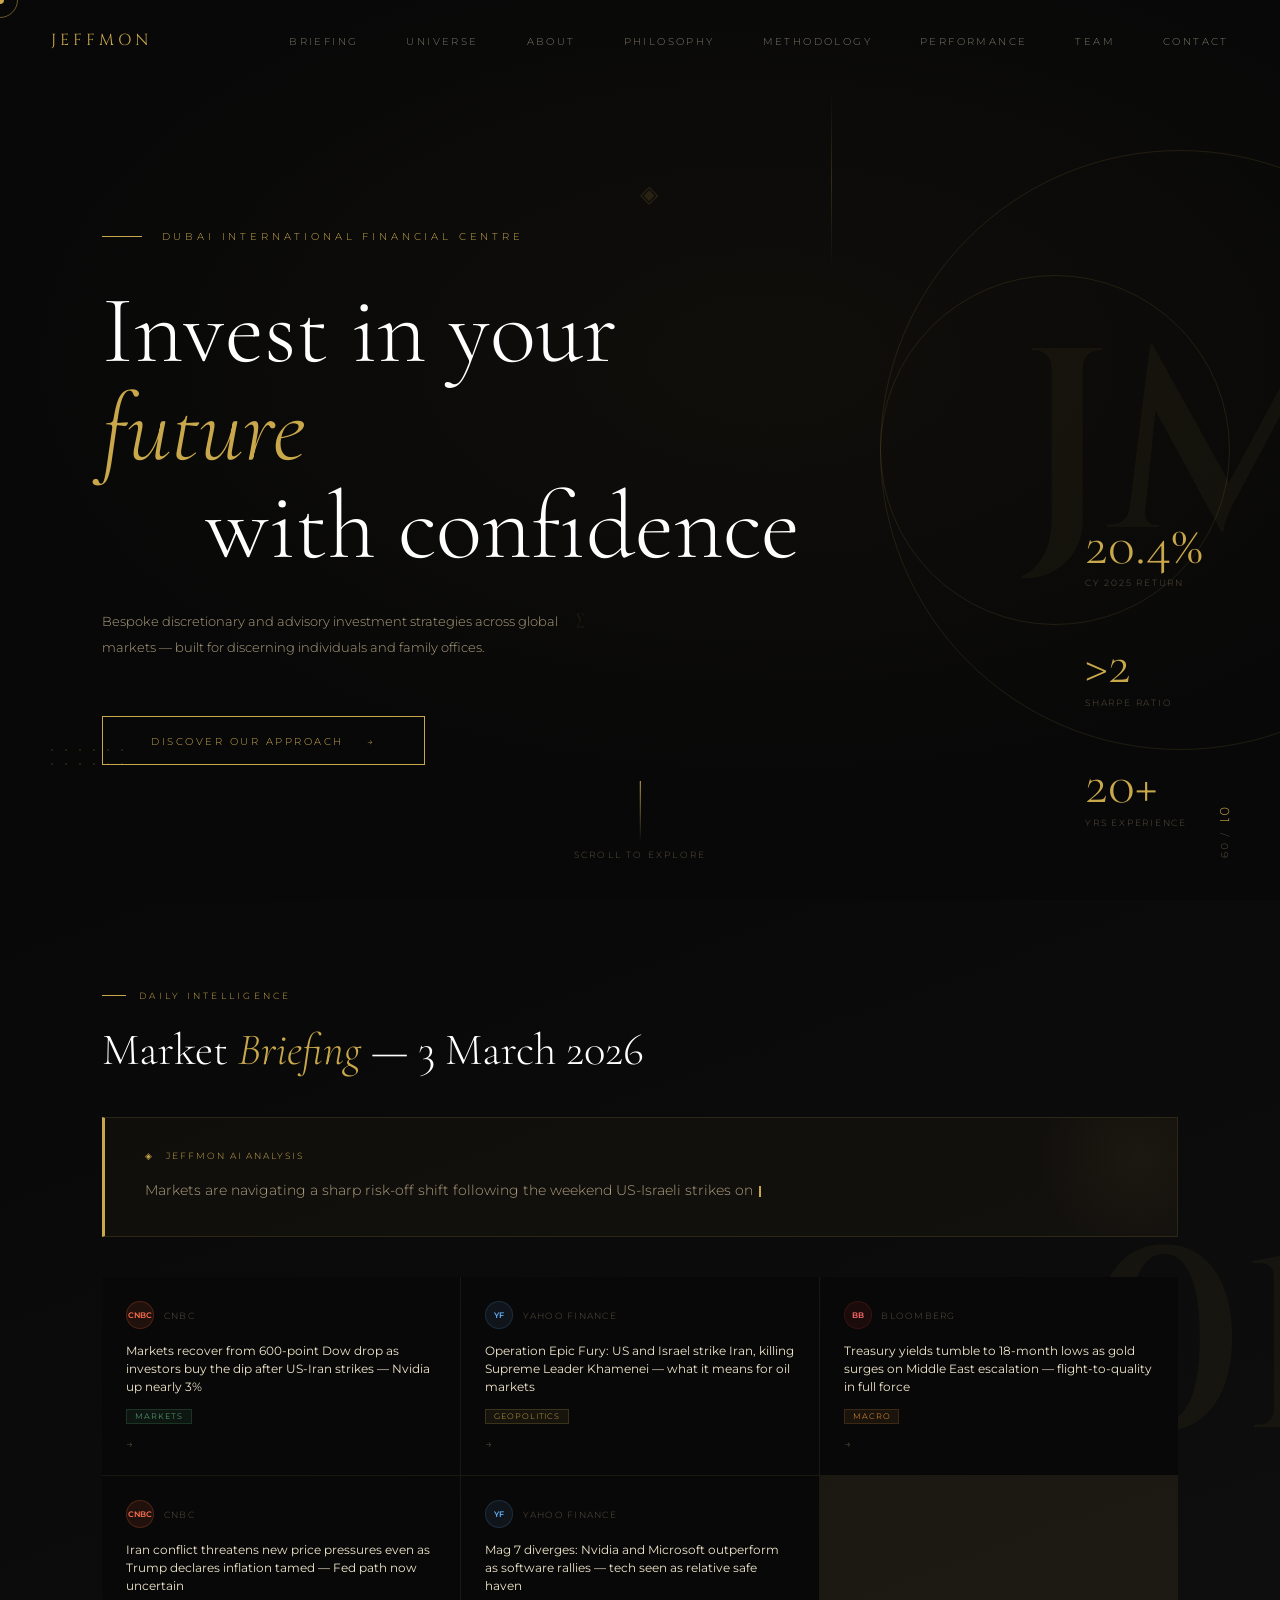
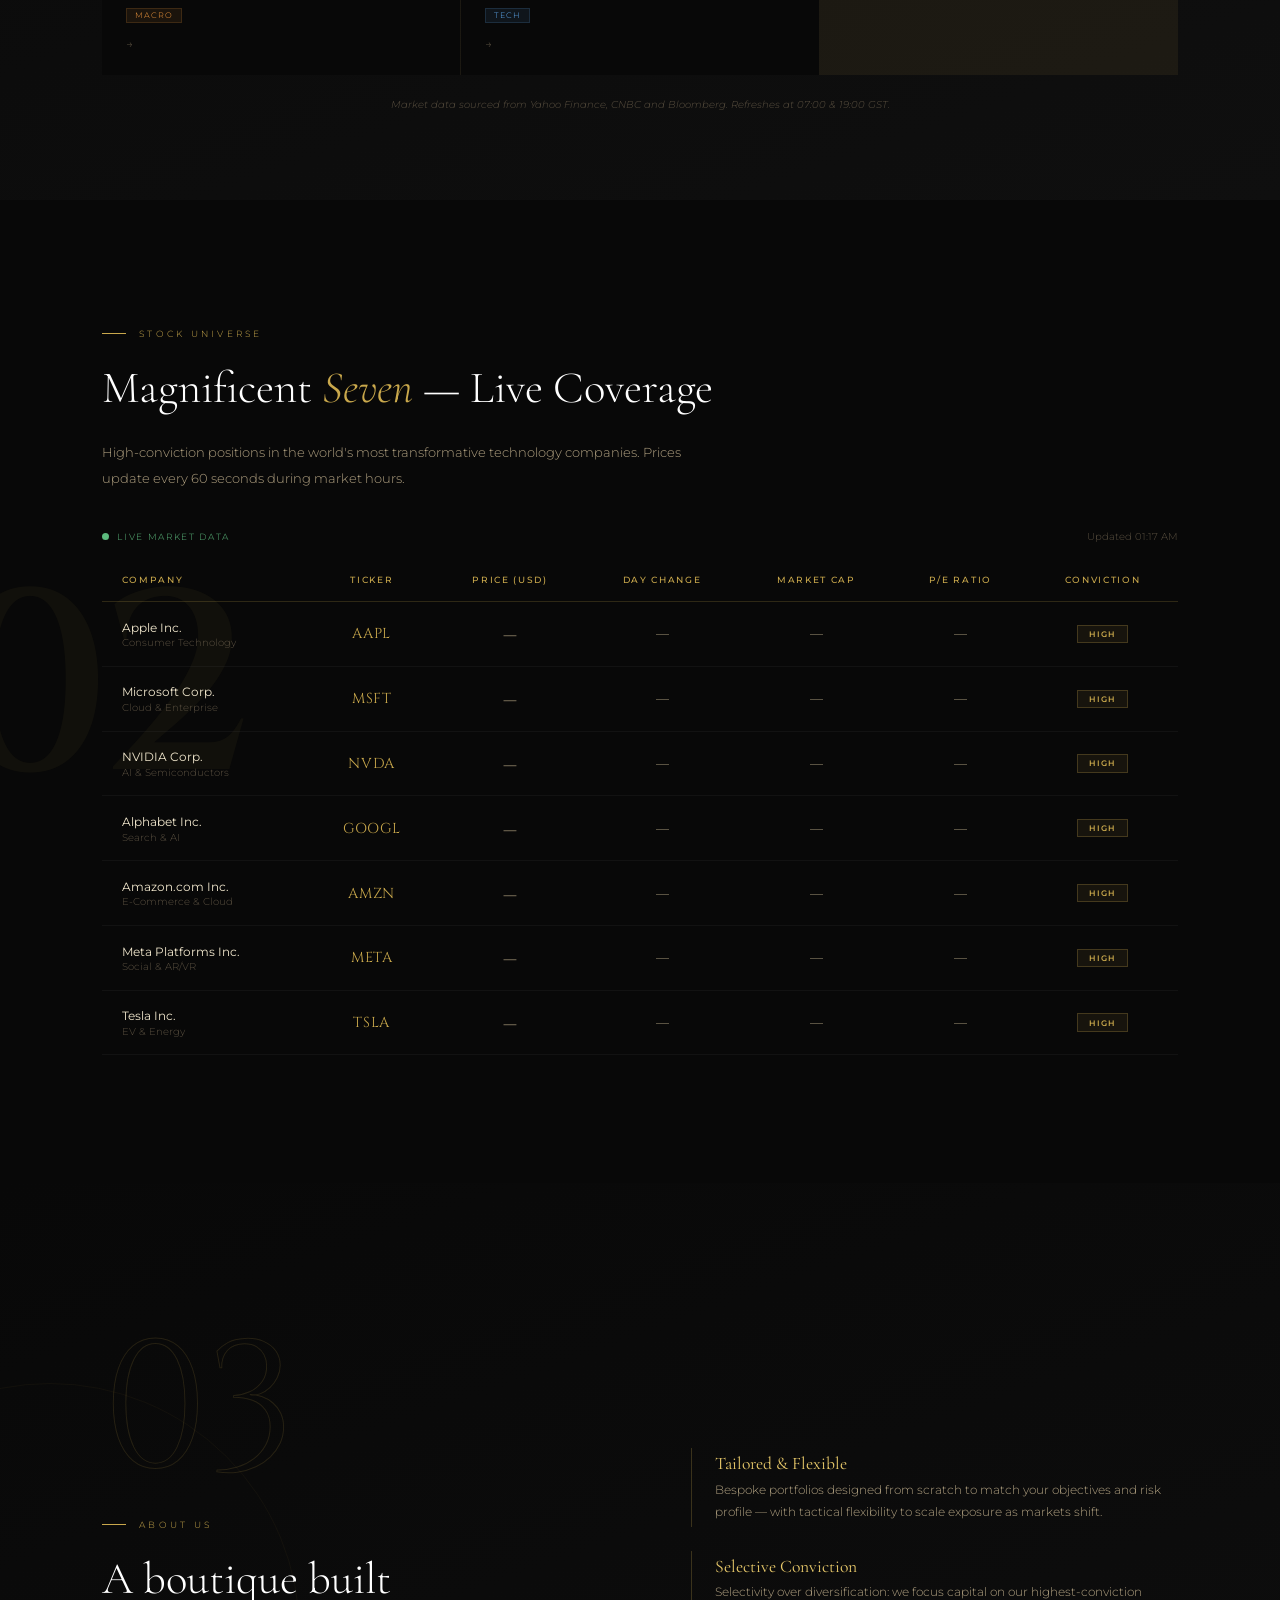
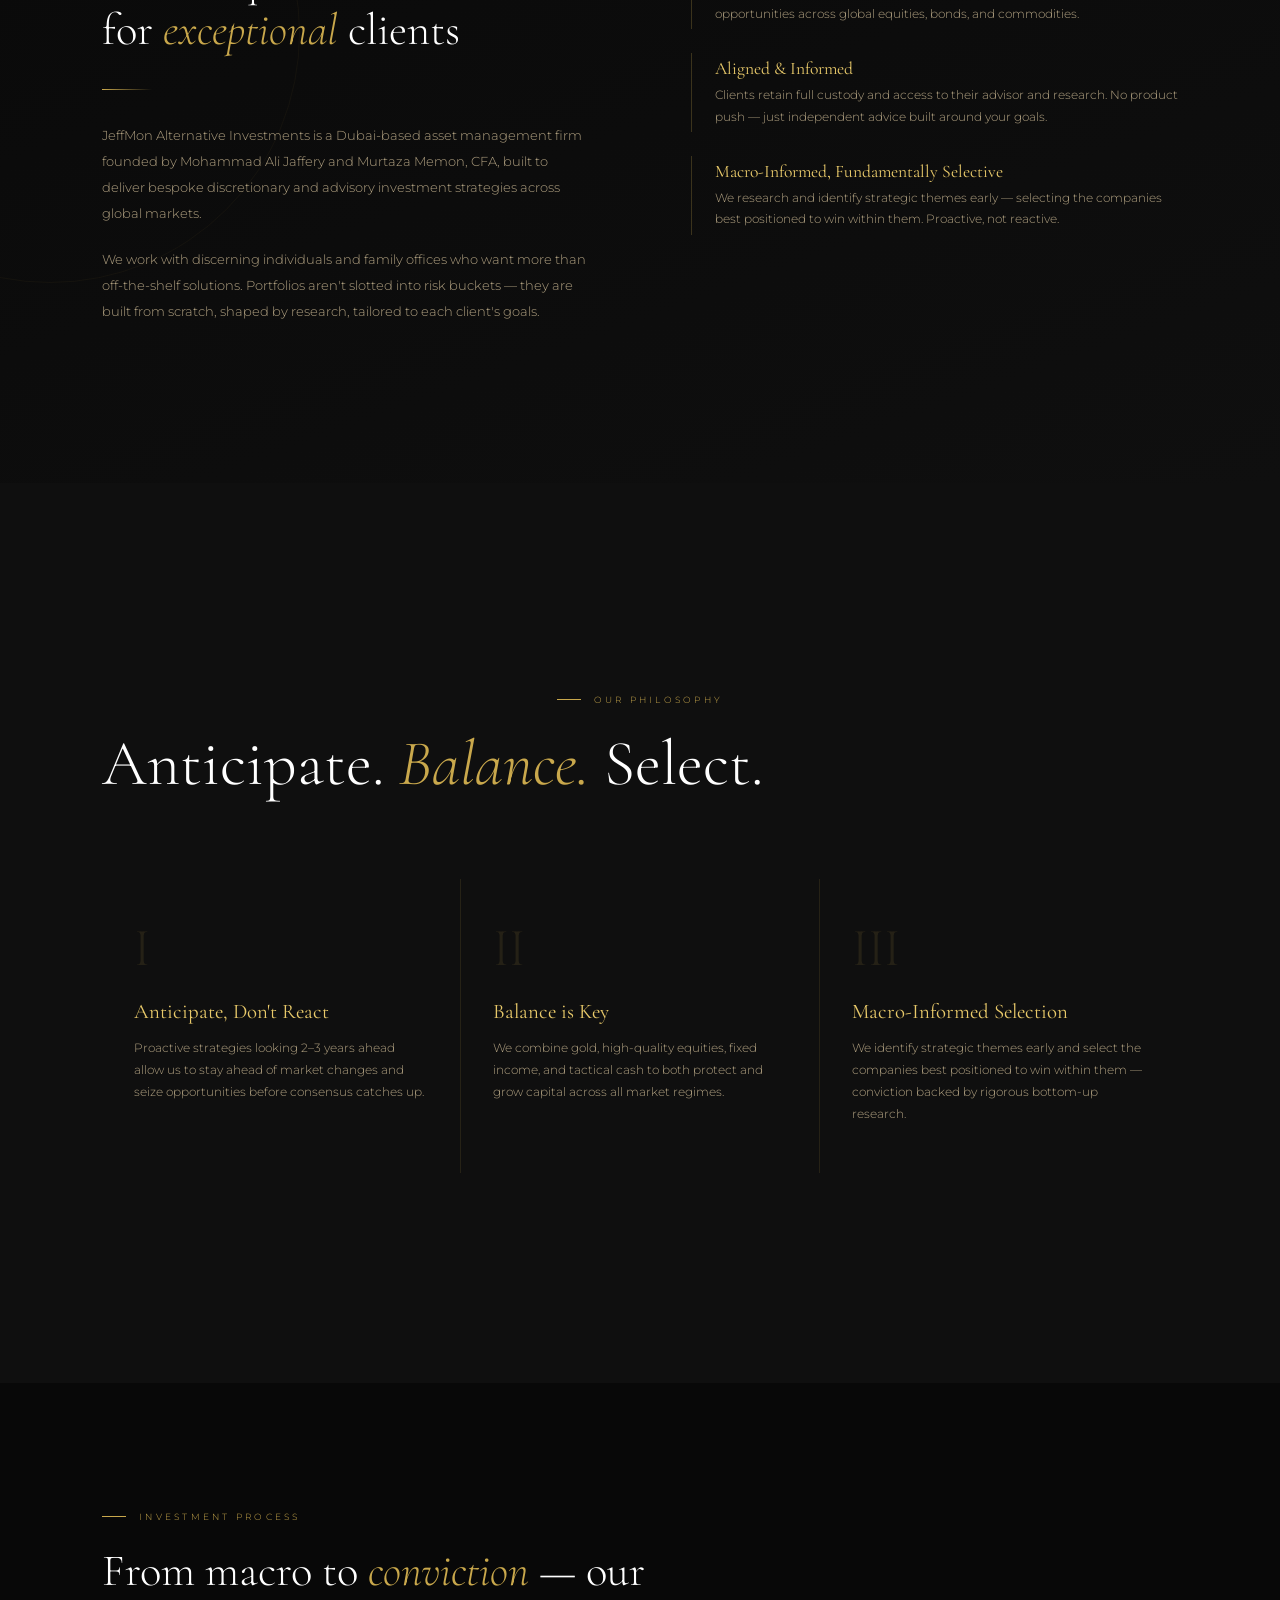
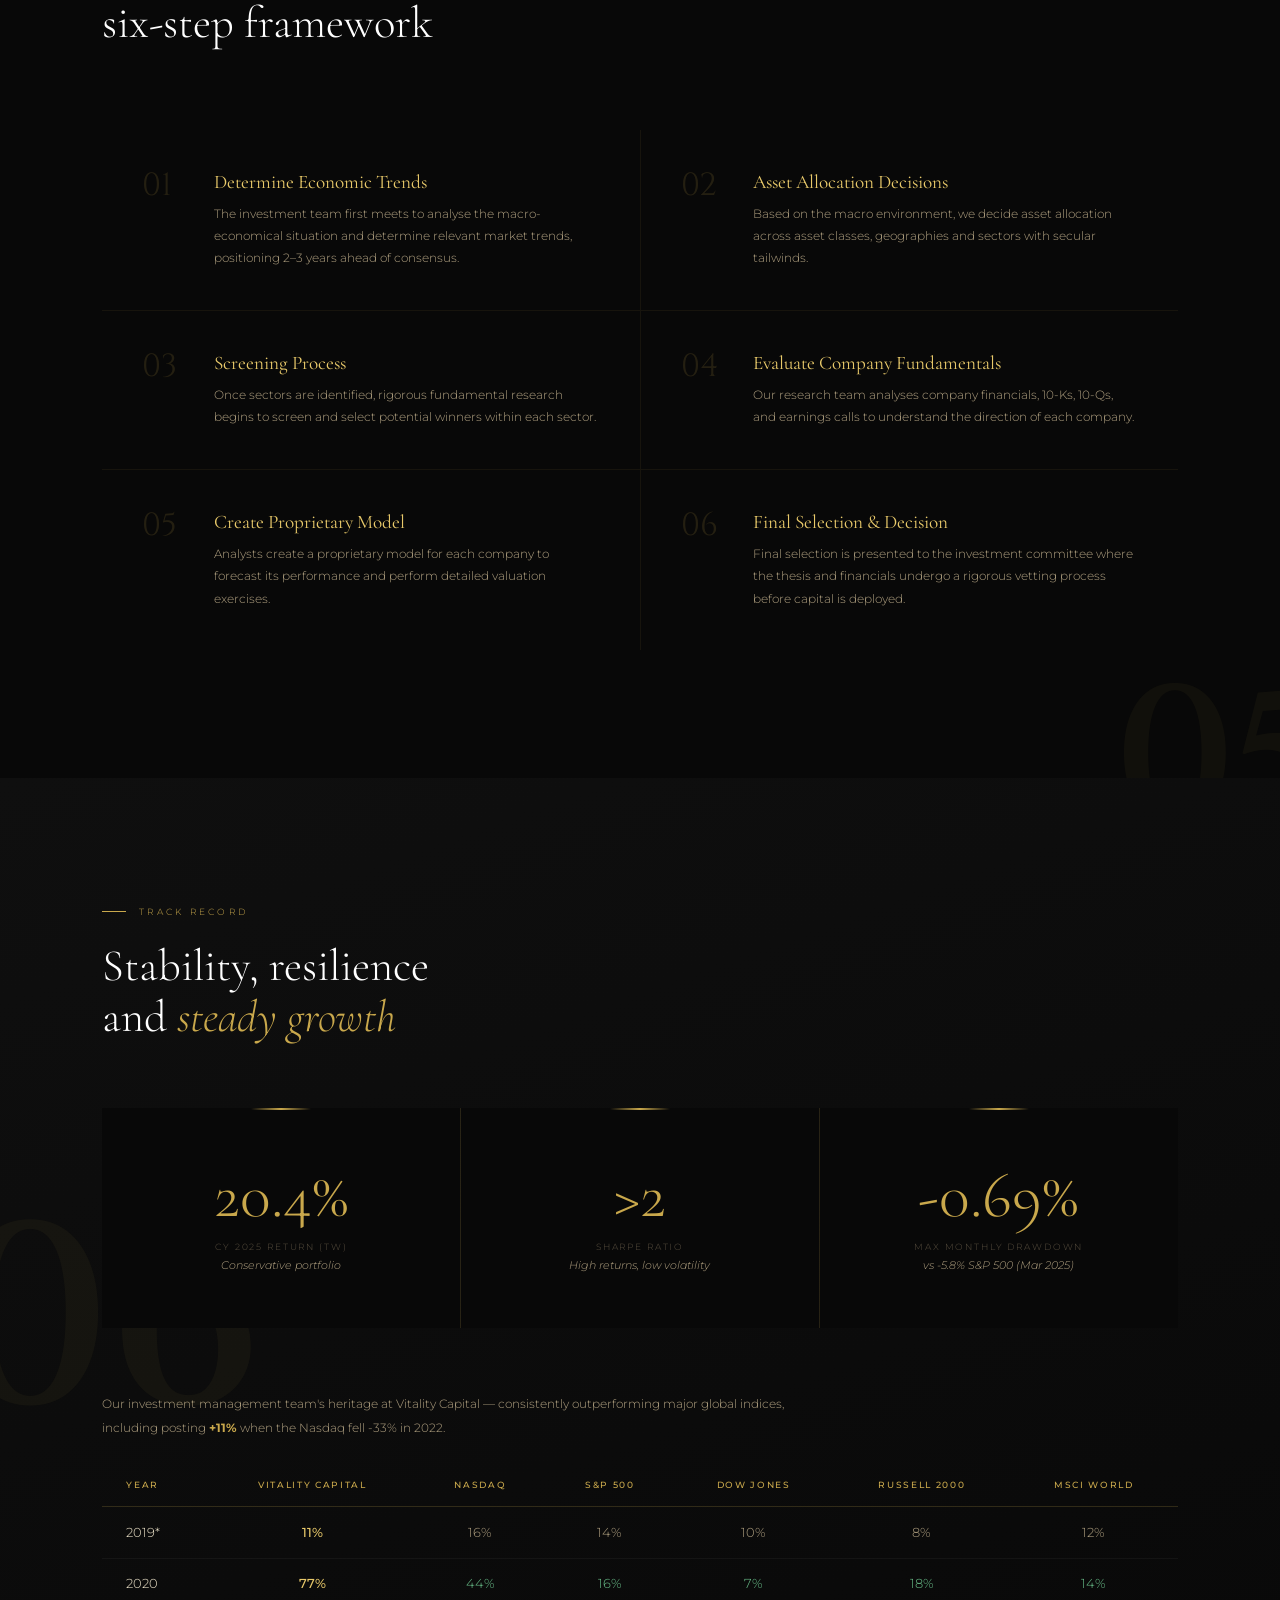
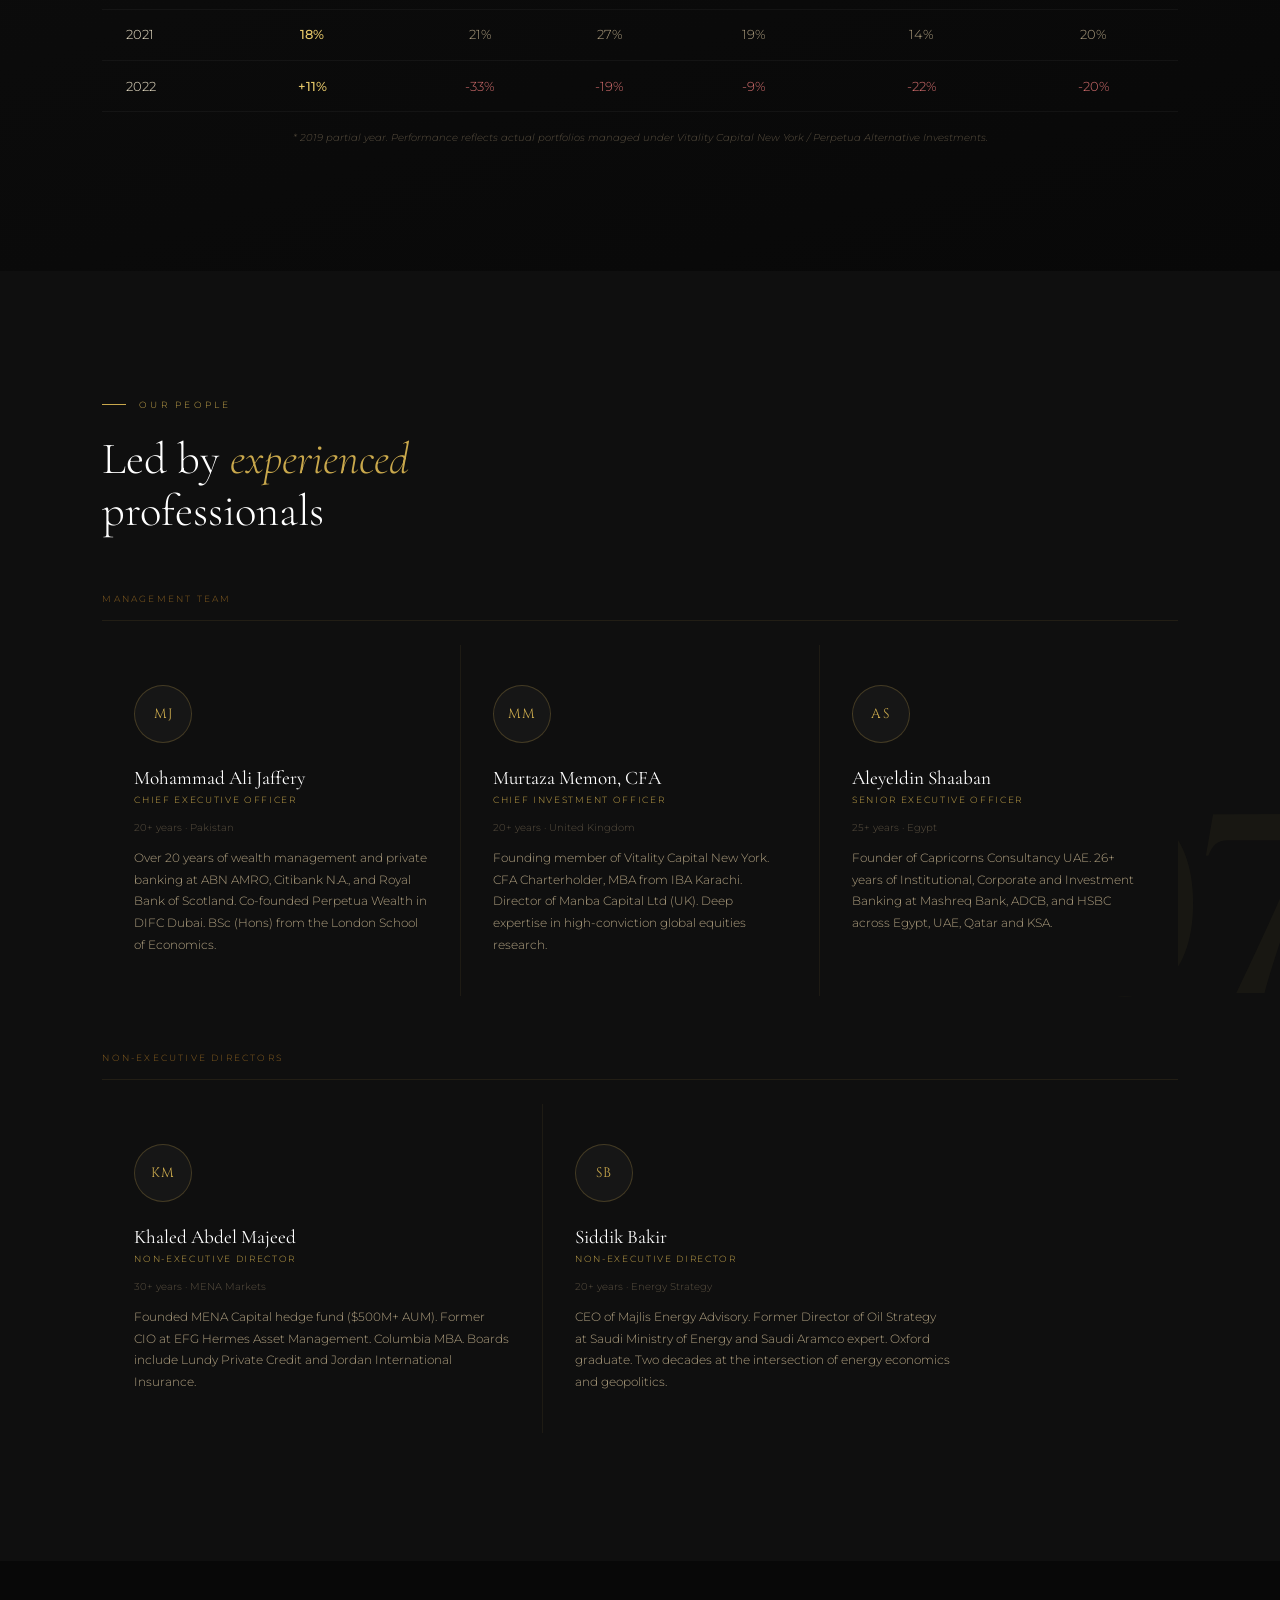
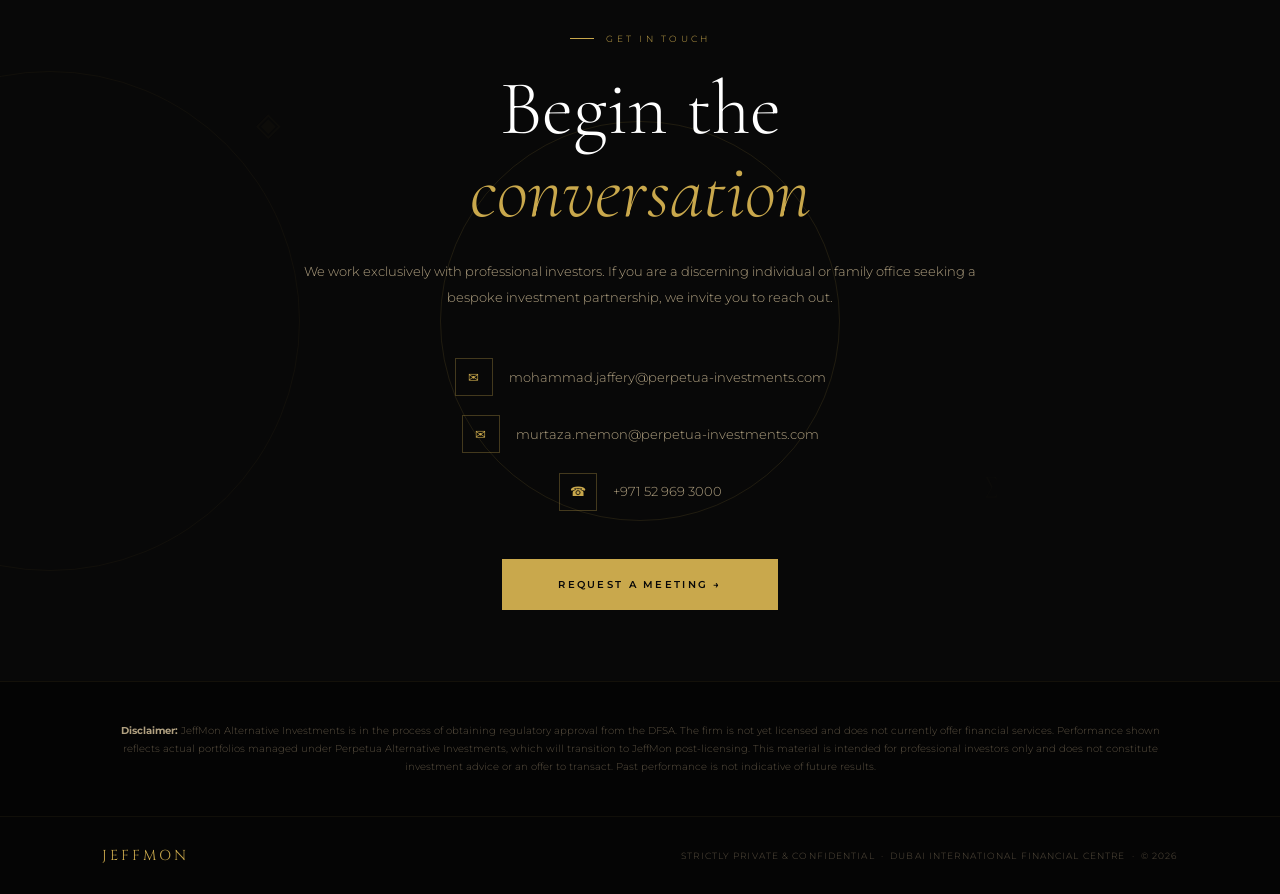
==== index.html @ fa9e2879 "main_activated" ====
<!DOCTYPE html>
<html lang="en">
<head>
  <meta charset="UTF-8">
  <meta name="viewport" content="width=device-width, initial-scale=1.0">
  <title>JeffMon Alternative Investments</title>
  <link rel="preconnect" href="https://fonts.googleapis.com">
  <link href="https://fonts.googleapis.com/css2?family=Cormorant+Garamond:ital,wght@0,200;0,300;0,400;0,600;1,200;1,300;1,400&family=Cinzel:wght@400;600&family=Montserrat:wght@200;300;400;500&display=swap" rel="stylesheet">
  <link rel="stylesheet" href="styles.css">
</head>
<body>

<!-- Custom cursor -->
<div id="cursor"></div>
<div id="cursor-ring"></div>

<!-- NAV -->
<nav id="navbar">
  <a href="#s0" class="nav-logo">JeffMon</a>
  <ul class="nav-links">
    <li><a href="#s1">Briefing</a></li>
    <li><a href="#s2">Universe</a></li>
    <li><a href="#s3">About</a></li>
    <li><a href="#s4">Philosophy</a></li>
    <li><a href="#s5">Methodology</a></li>
    <li><a href="#s6">Performance</a></li>
    <li><a href="#s7">Team</a></li>
    <li><a href="#s8">Contact</a></li>
  </ul>
</nav>

<!-- SCROLL COUNTER -->
<div class="scroll-counter"><span id="sc-num">01</span> / 09</div>

<!-- ════════════════════════════════════════
     S0 — HERO
════════════════════════════════════════ -->
<section id="s0" class="panel">

  <!-- Decorative background elements -->
  <div class="deco deco-text"   style="right:-5vw;top:50%;transform:translateY(-50%)">JM</div>
  <div class="deco deco-circle" style="width:600px;height:600px;right:-200px;top:50%;transform:translateY(-50%);animation:rotateSlow 40s linear infinite"></div>
  <div class="deco deco-circle" style="width:350px;height:350px;right:50px;top:50%;transform:translateY(-50%);animation:rotateSlow 25s linear infinite reverse"></div>
  <div class="deco deco-symbol" style="top:20%;left:50%;font-size:1.5rem">◈</div>
  <div class="deco deco-symbol" style="bottom:30%;left:45%;font-size:1rem">∑</div>
  <div class="deco deco-line"   style="height:180px;right:35%;top:10%"></div>
  <div class="deco deco-dots"   style="bottom:15%;left:4vw">
    <div class="deco-dot"></div><div class="deco-dot"></div><div class="deco-dot"></div>
    <div class="deco-dot"></div><div class="deco-dot"></div><div class="deco-dot"></div>
    <div class="deco-dot"></div><div class="deco-dot"></div><div class="deco-dot"></div>
    <div class="deco-dot"></div><div class="deco-dot"></div><div class="deco-dot"></div>
  </div>

  <div class="hero-content">
    <div class="hero-eyebrow">Dubai International Financial Centre</div>
    <h1 class="hero-h1">
      Invest in your<br>
      <em>future</em>
      <span class="line2">with confidence</span>
    </h1>
    <p class="hero-sub">
      Bespoke discretionary and advisory investment strategies across global markets —
      built for discerning individuals and family offices.
    </p>
    <a href="#s1" class="hero-cta">Discover Our Approach</a>
  </div>

  <div class="hero-stats">
    <div>
      <span class="h-stat-num">20.4%</span>
      <span class="h-stat-label">CY 2025 Return</span>
    </div>
    <div>
      <span class="h-stat-num">&gt;2</span>
      <span class="h-stat-label">Sharpe Ratio</span>
    </div>
    <div>
      <span class="h-stat-num">20+</span>
      <span class="h-stat-label">Yrs Experience</span>
    </div>
  </div>

  <div class="scroll-cue">
    <div class="scroll-line"></div>
    scroll to explore
  </div>
</section>

<!-- ════════════════════════════════════════
     S1 — DAILY BRIEFING
════════════════════════════════════════ -->
<section id="s1" class="panel">
  <div class="deco deco-text" style="right:-4vw;top:50%;transform:translateY(-50%)">01</div>
  <div class="brief-wrap">
    <div class="reveal">
      <div class="section-tag">Daily Intelligence</div>
      <h2 class="section-h">Market <em>Briefing</em> — 3 March 2026</h2>
    </div>
    <div class="analysis-box reveal">
      <div class="analysis-label">◈ &nbsp; JeffMon AI Analysis</div>
      <div class="analysis-text" id="analysis-text"></div>
    </div>
    <div class="articles-grid reveal" id="articles-grid"></div>
    <p style="font-size:0.6rem;color:var(--muted);margin-top:1.5rem;text-align:center;font-style:italic">
      Market data sourced from Yahoo Finance, CNBC and Bloomberg. Refreshes at 07:00 &amp; 19:00 GST.
    </p>
  </div>
</section>

<!-- ════════════════════════════════════════
     S2 — STOCKS / MAG 7
════════════════════════════════════════ -->
<section id="s2" class="panel">
  <div class="deco deco-text" style="left:-4vw;top:50%;transform:translateY(-50%)">02</div>
  <div class="stocks-wrap">
    <div class="reveal">
      <div class="section-tag">Stock Universe</div>
      <h2 class="section-h">Magnificent <em>Seven</em> — Live Coverage</h2>
      <p class="section-p" style="max-width:580px">
        High-conviction positions in the world's most transformative technology companies.
        Prices update every 60 seconds during market hours.
      </p>
    </div>
    <div class="stocks-meta-row reveal">
      <div class="live-badge"><div class="live-dot"></div> Live Market Data</div>
      <span style="font-size:0.6rem;color:var(--muted)" id="stock-time">Fetching...</span>
    </div>
    <div style="overflow-x:auto" class="reveal">
      <table class="s-table">
        <thead>
          <tr>
            <th>Company</th>
            <th>Ticker</th>
            <th>Price (USD)</th>
            <th>Day Change</th>
            <th>Market Cap</th>
            <th>P/E Ratio</th>
            <th>Conviction</th>
          </tr>
        </thead>
        <tbody id="stock-tbody">
          <tr>
            <td colspan="7" style="padding:3rem;text-align:center;color:var(--muted);font-size:0.75rem">
              Loading live market data...
            </td>
          </tr>
        </tbody>
      </table>
    </div>
  </div>
</section>

<!-- ════════════════════════════════════════
     S3 — ABOUT
════════════════════════════════════════ -->
<section id="s3" class="panel">
  <div class="deco deco-circle" style="width:500px;height:500px;left:-200px;top:50%;transform:translateY(-50%);opacity:0.4"></div>
  <div class="about-grid">
    <div class="about-left reveal-left">
      <span class="big-num">03</span>
      <div class="section-tag">About Us</div>
      <h2 class="section-h">A boutique built<br>for <em>exceptional</em> clients</h2>
      <div class="gold-divider"></div>
      <p class="section-p">
        JeffMon Alternative Investments is a Dubai-based asset management firm founded by
        Mohammad Ali Jaffery and Murtaza Memon, CFA, built to deliver bespoke discretionary
        and advisory investment strategies across global markets.
      </p>
      <p class="section-p">
        We work with discerning individuals and family offices who want more than off-the-shelf
        solutions. Portfolios aren't slotted into risk buckets — they are built from scratch,
        shaped by research, tailored to each client's goals.
      </p>
    </div>
    <div class="about-right reveal-right">
      <div class="pillar-list">
        <div class="pillar">
          <div class="pillar-t">Tailored &amp; Flexible</div>
          <div class="pillar-d">Bespoke portfolios designed from scratch to match your objectives and risk profile — with tactical flexibility to scale exposure as markets shift.</div>
        </div>
        <div class="pillar">
          <div class="pillar-t">Selective Conviction</div>
          <div class="pillar-d">Selectivity over diversification: we focus capital on our highest-conviction opportunities across global equities, bonds, and commodities.</div>
        </div>
        <div class="pillar">
          <div class="pillar-t">Aligned &amp; Informed</div>
          <div class="pillar-d">Clients retain full custody and access to their advisor and research. No product push — just independent advice built around your goals.</div>
        </div>
        <div class="pillar">
          <div class="pillar-t">Macro-Informed, Fundamentally Selective</div>
          <div class="pillar-d">We research and identify strategic themes early — selecting the companies best positioned to win within them. Proactive, not reactive.</div>
        </div>
      </div>
    </div>
  </div>
</section>

<!-- ════════════════════════════════════════
     S4 — PHILOSOPHY
════════════════════════════════════════ -->
<section id="s4" class="panel">
  <div class="philosophy-wrap">
    <div class="section-tag reveal" style="justify-content:center;margin-bottom:1.5rem">
      Our Philosophy
    </div>
    <h2 class="phil-title reveal">Anticipate. <em>Balance.</em> Select.</h2>
    <div class="phil-grid reveal">
      <div class="phil-card">
        <span class="phil-num">I</span>
        <div class="phil-t">Anticipate, Don't React</div>
        <div class="phil-d">Proactive strategies looking 2–3 years ahead allow us to stay ahead of market changes and seize opportunities before consensus catches up.</div>
      </div>
      <div class="phil-card">
        <span class="phil-num">II</span>
        <div class="phil-t">Balance is Key</div>
        <div class="phil-d">We combine gold, high-quality equities, fixed income, and tactical cash to both protect and grow capital across all market regimes.</div>
      </div>
      <div class="phil-card">
        <span class="phil-num">III</span>
        <div class="phil-t">Macro-Informed Selection</div>
        <div class="phil-d">We identify strategic themes early and select the companies best positioned to win within them — conviction backed by rigorous bottom-up research.</div>
      </div>
    </div>
  </div>
</section>

<!-- ════════════════════════════════════════
     S5 — METHODOLOGY
════════════════════════════════════════ -->
<section id="s5" class="panel">
  <div class="deco deco-text" style="right:-4vw;bottom:-5rem;font-size:clamp(5rem,15vw,18rem)">05</div>
  <div class="method-wrap">
    <div class="method-header reveal">
      <div class="section-tag">Investment Process</div>
      <h2 class="section-h" style="max-width:600px">From macro to <em>conviction</em> — our six-step framework</h2>
    </div>
    <div class="method-steps">
      <div class="m-step reveal">
        <div class="m-step-num">01</div>
        <div class="m-step-body">
          <div class="m-step-t">Determine Economic Trends</div>
          <div class="m-step-d">The investment team first meets to analyse the macro-economical situation and determine relevant market trends, positioning 2–3 years ahead of consensus.</div>
        </div>
      </div>
      <div class="m-step reveal">
        <div class="m-step-num">02</div>
        <div class="m-step-body">
          <div class="m-step-t">Asset Allocation Decisions</div>
          <div class="m-step-d">Based on the macro environment, we decide asset allocation across asset classes, geographies and sectors with secular tailwinds.</div>
        </div>
      </div>
      <div class="m-step reveal">
        <div class="m-step-num">03</div>
        <div class="m-step-body">
          <div class="m-step-t">Screening Process</div>
          <div class="m-step-d">Once sectors are identified, rigorous fundamental research begins to screen and select potential winners within each sector.</div>
        </div>
      </div>
      <div class="m-step reveal">
        <div class="m-step-num">04</div>
        <div class="m-step-body">
          <div class="m-step-t">Evaluate Company Fundamentals</div>
          <div class="m-step-d">Our research team analyses company financials, 10-Ks, 10-Qs, and earnings calls to understand the direction of each company.</div>
        </div>
      </div>
      <div class="m-step reveal">
        <div class="m-step-num">05</div>
        <div class="m-step-body">
          <div class="m-step-t">Create Proprietary Model</div>
          <div class="m-step-d">Analysts create a proprietary model for each company to forecast its performance and perform detailed valuation exercises.</div>
        </div>
      </div>
      <div class="m-step reveal">
        <div class="m-step-num">06</div>
        <div class="m-step-body">
          <div class="m-step-t">Final Selection &amp; Decision</div>
          <div class="m-step-d">Final selection is presented to the investment committee where the thesis and financials undergo a rigorous vetting process before capital is deployed.</div>
        </div>
      </div>
    </div>
  </div>
</section>

<!-- ════════════════════════════════════════
     S6 — PERFORMANCE
════════════════════════════════════════ -->
<section id="s6" class="panel">
  <div class="deco deco-text" style="left:-4vw;top:50%;transform:translateY(-50%)">06</div>
  <div class="perf-wrap">
    <div class="reveal">
      <div class="section-tag">Track Record</div>
      <h2 class="section-h">Stability, resilience<br>and <em>steady growth</em></h2>
    </div>
    <div class="perf-hero-row reveal">
      <div class="perf-hero-box">
        <span class="perf-big">20.4%</span>
        <span class="perf-lbl">CY 2025 Return (TW)</span>
        <div class="perf-note">Conservative portfolio</div>
      </div>
      <div class="perf-hero-box">
        <span class="perf-big">&gt;2</span>
        <span class="perf-lbl">Sharpe Ratio</span>
        <div class="perf-note">High returns, low volatility</div>
      </div>
      <div class="perf-hero-box">
        <span class="perf-big">-0.69%</span>
        <span class="perf-lbl">Max Monthly Drawdown</span>
        <div class="perf-note">vs -5.8% S&amp;P 500 (Mar 2025)</div>
      </div>
    </div>
    <div class="reveal" style="overflow-x:auto">
      <p style="font-size:0.78rem;color:var(--cream2);margin-bottom:1.5rem;line-height:1.9;max-width:700px">
        Our investment management team's heritage at Vitality Capital — consistently outperforming
        major global indices, including posting <strong style="color:var(--gold)">+11%</strong>
        when the Nasdaq fell -33% in 2022.
      </p>
      <table class="v-table">
        <thead>
          <tr>
            <th>Year</th>
            <th>Vitality Capital</th>
            <th>Nasdaq</th>
            <th>S&amp;P 500</th>
            <th>Dow Jones</th>
            <th>Russell 2000</th>
            <th>MSCI World</th>
          </tr>
        </thead>
        <tbody>
          <tr><td>2019*</td><td class="v-gold">11%</td><td>16%</td><td>14%</td><td>10%</td><td>8%</td><td>12%</td></tr>
          <tr><td>2020</td><td class="v-gold">77%</td><td class="v-green">44%</td><td class="v-green">16%</td><td class="v-green">7%</td><td class="v-green">18%</td><td class="v-green">14%</td></tr>
          <tr><td>2021</td><td class="v-gold">18%</td><td>21%</td><td>27%</td><td>19%</td><td>14%</td><td>20%</td></tr>
          <tr><td>2022</td><td class="v-gold">+11%</td><td class="v-red">-33%</td><td class="v-red">-19%</td><td class="v-red">-9%</td><td class="v-red">-22%</td><td class="v-red">-20%</td></tr>
        </tbody>
      </table>
      <p style="font-size:0.62rem;color:var(--muted);margin-top:1.2rem;font-style:italic;text-align:center">
        * 2019 partial year. Performance reflects actual portfolios managed under Vitality Capital New York / Perpetua Alternative Investments.
      </p>
    </div>
  </div>
</section>

<!-- ════════════════════════════════════════
     S7 — TEAM
════════════════════════════════════════ -->
<section id="s7" class="panel">
  <div class="deco deco-text" style="right:-4vw;top:50%;transform:translateY(-50%)">07</div>
  <div class="team-wrap">
    <div class="reveal">
      <div class="section-tag">Our People</div>
      <h2 class="section-h">Led by <em>experienced</em><br>professionals</h2>
    </div>
    <div class="team-sub-label">Management Team</div>
    <div class="team-grid-3 reveal">
      <div class="t-card">
        <div class="t-av">MJ</div>
        <div class="t-name">Mohammad Ali Jaffery</div>
        <div class="t-role">Chief Executive Officer</div>
        <div class="t-exp">20+ years · Pakistan</div>
        <div class="t-bio">Over 20 years of wealth management and private banking at ABN AMRO, Citibank N.A., and Royal Bank of Scotland. Co-founded Perpetua Wealth in DIFC Dubai. BSc (Hons) from the London School of Economics.</div>
      </div>
      <div class="t-card">
        <div class="t-av">MM</div>
        <div class="t-name">Murtaza Memon, CFA</div>
        <div class="t-role">Chief Investment Officer</div>
        <div class="t-exp">20+ years · United Kingdom</div>
        <div class="t-bio">Founding member of Vitality Capital New York. CFA Charterholder, MBA from IBA Karachi. Director of Manba Capital Ltd (UK). Deep expertise in high-conviction global equities research.</div>
      </div>
      <div class="t-card">
        <div class="t-av">AS</div>
        <div class="t-name">Aleyeldin Shaaban</div>
        <div class="t-role">Senior Executive Officer</div>
        <div class="t-exp">25+ years · Egypt</div>
        <div class="t-bio">Founder of Capricorns Consultancy UAE. 26+ years of Institutional, Corporate and Investment Banking at Mashreq Bank, ADCB, and HSBC across Egypt, UAE, Qatar and KSA.</div>
      </div>
    </div>
    <div class="team-sub-label">Non-Executive Directors</div>
    <div class="team-grid-2 reveal">
      <div class="t-card">
        <div class="t-av">KM</div>
        <div class="t-name">Khaled Abdel Majeed</div>
        <div class="t-role">Non-Executive Director</div>
        <div class="t-exp">30+ years · MENA Markets</div>
        <div class="t-bio">Founded MENA Capital hedge fund ($500M+ AUM). Former CIO at EFG Hermes Asset Management. Columbia MBA. Boards include Lundy Private Credit and Jordan International Insurance.</div>
      </div>
      <div class="t-card">
        <div class="t-av">SB</div>
        <div class="t-name">Siddik Bakir</div>
        <div class="t-role">Non-Executive Director</div>
        <div class="t-exp">20+ years · Energy Strategy</div>
        <div class="t-bio">CEO of Majlis Energy Advisory. Former Director of Oil Strategy at Saudi Ministry of Energy and Saudi Aramco expert. Oxford graduate. Two decades at the intersection of energy economics and geopolitics.</div>
      </div>
    </div>
  </div>
</section>

<!-- ════════════════════════════════════════
     S8 — CONTACT
════════════════════════════════════════ -->
<section id="s8" class="panel">
  <div class="deco deco-circle" style="width:500px;height:500px;left:-200px;top:50%;transform:translateY(-50%);opacity:0.4"></div>
  <div class="deco deco-circle" style="width:400px;height:400px;left:50%;top:50%;transform:translate(-50%,-50%)"></div>
  <div class="deco deco-symbol" style="top:20%;left:20%;font-size:2rem;opacity:0.2">◈</div>
  <div class="deco deco-symbol" style="bottom:25%;right:22%;font-size:1.5rem;opacity:0.15">∑</div>
  <div class="contact-wrap reveal">
    <div class="section-tag" style="justify-content:center">Get In Touch</div>
    <h2 class="contact-h">Begin the<br><em>conversation</em></h2>
    <p class="contact-sub">
      We work exclusively with professional investors. If you are a discerning individual
      or family office seeking a bespoke investment partnership, we invite you to reach out.
    </p>
    <div class="contact-items">
      <div class="contact-item">
        <div class="c-icon">✉</div>
        <a href="mailto:mohammad.jaffery@perpetua-investments.com" class="c-link">
          mohammad.jaffery@perpetua-investments.com
        </a>
      </div>
      <div class="contact-item">
        <div class="c-icon">✉</div>
        <a href="mailto:murtaza.memon@perpetua-investments.com" class="c-link">
          murtaza.memon@perpetua-investments.com
        </a>
      </div>
      <div class="contact-item">
        <div class="c-icon">☎</div>
        <span>+971 52 969 3000</span>
      </div>
    </div>
    <a href="mailto:mohammad.jaffery@perpetua-investments.com" class="contact-cta">
      Request a Meeting →
    </a>
  </div>
</section>

<!-- DISCLAIMER -->
<div class="disclaimer">
  <strong style="color:var(--cream2)">Disclaimer:</strong> JeffMon Alternative Investments is in the
  process of obtaining regulatory approval from the DFSA. The firm is not yet licensed and does not
  currently offer financial services. Performance shown reflects actual portfolios managed under Perpetua
  Alternative Investments, which will transition to JeffMon post-licensing. This material is intended for
  professional investors only and does not constitute investment advice or an offer to transact.
  Past performance is not indicative of future results.
</div>

<!-- FOOTER -->
<footer>
  <div class="f-logo">JEFFMON</div>
  <div class="f-copy">STRICTLY PRIVATE &amp; CONFIDENTIAL &nbsp;·&nbsp; DUBAI INTERNATIONAL FINANCIAL CENTRE &nbsp;·&nbsp; © 2026</div>
</footer>

<script src="main.js"></script>
</body>
</html>
---- styles.css ----
*,*::before,*::after { box-sizing: border-box; margin: 0; padding: 0; }

:root {
  --black:  #080808;
  --black2: #0f0f0f;
  --black3: #161616;
  --gold:   #c9a84c;
  --gold2:  #e8c96a;
  --gold3:  #8a6020;
  --gold4:  rgba(201,168,76,0.08);
  --cream:  #f0e6cc;
  --cream2: #b0a080;
  --muted:  #5a5040;
  --white:  #ffffff;
}

html { scroll-behavior: smooth; overflow-x: hidden; }

body {
  background: var(--black);
  color: var(--cream);
  font-family: 'Montserrat', sans-serif;
  font-weight: 300;
  cursor: none;
  overflow-x: hidden;
}

/* ── CUSTOM CURSOR ── */
#cursor {
  position: fixed; width: 8px; height: 8px;
  background: var(--gold); border-radius: 50%;
  pointer-events: none; z-index: 9999;
  transform: translate(-50%,-50%);
  transition: transform 0.1s, width 0.3s, height 0.3s, background 0.3s;
}
#cursor-ring {
  position: fixed; width: 36px; height: 36px;
  border: 1px solid rgba(201,168,76,0.5); border-radius: 50%;
  pointer-events: none; z-index: 9998;
  transform: translate(-50%,-50%);
  transition: transform 0.15s ease, width 0.3s, height 0.3s, opacity 0.3s;
}
body:hover #cursor-ring { opacity: 1; }

/* ── NAV ── */
nav {
  position: fixed; top: 0; left: 0; right: 0; z-index: 500;
  display: flex; justify-content: space-between; align-items: center;
  padding: 1.8rem 4vw;
  transition: background 0.5s, padding 0.4s, backdrop-filter 0.5s;
}
nav.solid {
  background: rgba(8,8,8,0.95);
  backdrop-filter: blur(20px);
  padding: 1.1rem 4vw;
  border-bottom: 1px solid rgba(201,168,76,0.1);
}
.nav-logo {
  font-family: 'Cinzel', serif;
  font-size: 1rem; letter-spacing: 0.25em;
  color: var(--gold); text-decoration: none;
  text-transform: uppercase;
}
.nav-links { display: flex; gap: 3rem; list-style: none; }
.nav-links a {
  color: rgba(240,230,204,0.5); text-decoration: none;
  font-size: 0.6rem; letter-spacing: 0.25em; text-transform: uppercase;
  transition: color 0.3s;
}
.nav-links a:hover { color: var(--gold); }

/* ── SCROLL COUNTER ── */
.scroll-counter {
  position: fixed; bottom: 2.5rem; right: 3rem;
  font-size: 0.6rem; letter-spacing: 0.2em; color: var(--muted);
  z-index: 400; writing-mode: vertical-rl;
  display: flex; align-items: center; gap: 0.5rem;
}
.scroll-counter span { color: var(--gold); font-size: 0.8rem; }

/* ── SCROLL CUE ── */
.scroll-cue {
  position: absolute; bottom: 2.5rem; left: 50%;
  transform: translateX(-50%);
  display: flex; flex-direction: column; align-items: center; gap: 0.5rem;
  color: var(--muted); font-size: 0.55rem; letter-spacing: 0.25em; text-transform: uppercase;
  animation: float 3s ease-in-out infinite;
}
.scroll-line {
  width: 1px; height: 60px;
  background: linear-gradient(to bottom, var(--gold), transparent);
  animation: drawLine 2s ease infinite;
}

/* ── FULL-SCREEN PANELS ── */
.panel {
  position: relative;
  min-height: 100vh;
  display: flex; align-items: center;
  overflow: hidden;
  padding: 0 8vw;
}

/* ── DECORATIVE ELEMENTS ── */
.deco { position: absolute; pointer-events: none; user-select: none; }
.deco-circle {
  border-radius: 50%;
  border: 1px solid rgba(201,168,76,0.12);
}
.deco-text {
  font-family: 'Cinzel', serif;
  color: rgba(201,168,76,0.05);
  font-size: clamp(6rem,20vw,22rem);
  font-weight: 600; letter-spacing: -0.02em;
  line-height: 1; white-space: nowrap;
}
.deco-symbol {
  font-family: 'Cormorant Garamond', serif;
  color: rgba(201,168,76,0.15);
  font-size: 2rem;
}
.deco-line {
  background: linear-gradient(to bottom, transparent, rgba(201,168,76,0.2), transparent);
  width: 1px;
}
.deco-dots { display: grid; grid-template-columns: repeat(6,1fr); gap: 12px; }
.deco-dot  { width: 2px; height: 2px; border-radius: 50%; background: rgba(201,168,76,0.2); }

/* ── SECTION 0: HERO ── */
#s0 {
  background: radial-gradient(ellipse 100% 80% at 60% 40%, rgba(201,168,76,0.04) 0%, transparent 60%), var(--black);
  justify-content: flex-start;
}
.hero-content { position: relative; z-index: 2; max-width: 900px; padding-top: 6rem; }
.hero-eyebrow {
  font-size: 0.6rem; letter-spacing: 0.4em; text-transform: uppercase;
  color: var(--gold); margin-bottom: 2.5rem;
  display: flex; align-items: center; gap: 1.2rem;
  opacity: 0; animation: fadeUp 1s 0.3s ease forwards;
}
.hero-eyebrow::before { content: ''; width: 40px; height: 1px; background: var(--gold); }
.hero-h1 {
  font-family: 'Cormorant Garamond', serif;
  font-size: clamp(3.5rem,7.5vw,8rem);
  font-weight: 200; line-height: 1.02;
  color: var(--white); margin-bottom: 2rem;
  opacity: 0; animation: fadeUp 1s 0.5s ease forwards;
}
.hero-h1 em { font-style: italic; color: var(--gold); }
.hero-h1 .line2 { display: block; padding-left: 8vw; }
.hero-sub {
  font-size: 0.82rem; line-height: 2; color: var(--cream2);
  max-width: 480px; margin-bottom: 3.5rem;
  opacity: 0; animation: fadeUp 1s 0.7s ease forwards;
}
.hero-cta {
  display: inline-flex; align-items: center; gap: 1.5rem;
  padding: 1.1rem 3rem;
  border: 1px solid var(--gold);
  color: var(--gold); text-decoration: none;
  font-size: 0.62rem; letter-spacing: 0.25em; text-transform: uppercase;
  transition: all 0.4s;
  opacity: 0; animation: fadeUp 1s 0.9s ease forwards;
}
.hero-cta:hover { background: var(--gold); color: var(--black); }
.hero-cta::after { content: '→'; transition: transform 0.3s; }
.hero-cta:hover::after { transform: translateX(6px); }

.hero-stats {
  position: absolute; right: 6vw; bottom: 8vh;
  display: flex; flex-direction: column; gap: 3rem;
  opacity: 0; animation: fadeUp 1s 1.1s ease forwards;
}
.h-stat-num {
  font-family: 'Cormorant Garamond', serif;
  font-size: 3.5rem; font-weight: 200;
  color: var(--gold); line-height: 1; display: block;
}
.h-stat-label {
  font-size: 0.55rem; letter-spacing: 0.2em;
  text-transform: uppercase; color: var(--muted);
  margin-top: 0.3rem; display: block;
}

/* ── SECTION 1: BRIEFING ── */
#s1 { background: linear-gradient(160deg, var(--black) 0%, var(--black2) 100%); }
.brief-wrap { width: 100%; max-width: 1300px; }
.analysis-box {
  background: rgba(201,168,76,0.03);
  border: 1px solid rgba(201,168,76,0.15);
  border-left: 3px solid var(--gold);
  padding: 2rem 2.5rem; margin: 2.5rem 0;
  position: relative; overflow: hidden;
}
.analysis-box::before {
  content: ''; position: absolute; top: -60px; right: -60px;
  width: 200px; height: 200px;
  background: radial-gradient(circle, rgba(201,168,76,0.05) 0%, transparent 70%);
}
.analysis-label {
  font-size: 0.55rem; letter-spacing: 0.22em;
  text-transform: uppercase; color: var(--gold);
  margin-bottom: 1rem;
  display: flex; align-items: center; gap: 0.6rem;
}
.analysis-text { font-size: 0.85rem; line-height: 2; color: var(--cream2); }
.cursor-blink {
  display: inline-block; width: 2px; height: 0.85em;
  background: var(--gold); margin-left: 2px;
  vertical-align: middle; animation: blink 0.8s infinite;
}
.articles-grid {
  display: grid; grid-template-columns: repeat(3,1fr);
  gap: 1px; background: rgba(201,168,76,0.08);
  margin-top: 1px;
}
.art-card {
  background: var(--black);
  padding: 1.5rem;
  text-decoration: none;
  display: flex; flex-direction: column; gap: 0.8rem;
  transition: background 0.2s; position: relative; overflow: hidden;
}
.art-card:hover { background: rgba(201,168,76,0.03); }
.art-card::after {
  content: ''; position: absolute;
  bottom: 0; left: 0; width: 0; height: 1px;
  background: var(--gold); transition: width 0.4s;
}
.art-card:hover::after { width: 100%; }
.art-src-row { display: flex; align-items: center; gap: 0.6rem; }
.art-dot {
  width: 28px; height: 28px; border-radius: 50%;
  display: flex; align-items: center; justify-content: center;
  font-size: 0.48rem; font-weight: 600; flex-shrink: 0;
}
.dot-cnbc { background: rgba(255,100,50,0.1); color: #ff7050; border: 1px solid rgba(255,100,50,0.2); }
.dot-yf   { background: rgba(100,180,255,0.08); color: #64b4ff; border: 1px solid rgba(100,180,255,0.15); }
.dot-bb   { background: rgba(255,60,60,0.08); color: #ff6b6b; border: 1px solid rgba(255,60,60,0.12); }
.art-src-name { font-size: 0.55rem; letter-spacing: 0.14em; text-transform: uppercase; color: var(--muted); }
.art-headline { font-size: 0.75rem; color: var(--cream); line-height: 1.5; font-weight: 400; }
.art-tag {
  display: inline-block; padding: 0.12rem 0.5rem;
  font-size: 0.48rem; letter-spacing: 0.12em; text-transform: uppercase;
  align-self: flex-start;
}
.tag-geo     { background: rgba(201,168,76,0.08);   color: var(--gold);  border: 1px solid rgba(201,168,76,0.2); }
.tag-markets { background: rgba(92,186,125,0.08);   color: #6abf8a;      border: 1px solid rgba(92,186,125,0.18); }
.tag-tech    { background: rgba(100,180,255,0.08);  color: #64b4ff;      border: 1px solid rgba(100,180,255,0.15); }
.tag-macro   { background: rgba(255,160,64,0.08);   color: #ffa040;      border: 1px solid rgba(255,160,64,0.15); }
.art-arrow   { margin-top: auto; color: var(--muted); font-size: 0.75rem; transition: color 0.2s; }
.art-card:hover .art-arrow { color: var(--gold); }

/* ── SECTION 2: STOCKS ── */
#s2 {
  background: var(--black);
  flex-direction: column; align-items: flex-start;
  padding-top: 8rem; padding-bottom: 8rem;
}
.stocks-wrap { width: 100%; max-width: 1300px; }
.stocks-meta-row {
  display: flex; align-items: center;
  justify-content: space-between;
  margin: 2.5rem 0 1rem;
}
.live-badge {
  display: flex; align-items: center; gap: 0.5rem;
  font-size: 0.58rem; letter-spacing: 0.18em;
  text-transform: uppercase; color: #5cba7d;
}
.live-dot {
  width: 7px; height: 7px; border-radius: 50%;
  background: #5cba7d; animation: pulse 2s infinite;
}
.s-table { width: 100%; border-collapse: collapse; font-size: 0.8rem; min-width: 700px; }
.s-table th {
  padding: 1rem 1.2rem; text-align: center;
  font-size: 0.58rem; letter-spacing: 0.18em;
  text-transform: uppercase; color: var(--gold);
  border-bottom: 1px solid rgba(201,168,76,0.2); font-weight: 500;
}
.s-table th:first-child { text-align: left; }
.s-table td {
  padding: 1.1rem 1.2rem; text-align: center;
  border-bottom: 1px solid rgba(255,255,255,0.04);
  color: var(--cream2); vertical-align: middle;
  transition: background 0.2s;
}
.s-table td:first-child { text-align: left; }
.s-table tr:hover td { background: rgba(201,168,76,0.03); }
.s-ticker { font-family: 'Cinzel', serif; font-size: 0.9rem; color: var(--gold); letter-spacing: 0.05em; }
.s-name   { font-size: 0.78rem; color: var(--cream); font-weight: 400; }
.s-sector { font-size: 0.62rem; color: var(--muted); margin-top: 0.1rem; }
.conv-badge {
  display: inline-block; padding: 0.2rem 0.7rem;
  font-size: 0.52rem; letter-spacing: 0.15em; text-transform: uppercase; font-weight: 600;
  background: rgba(201,168,76,0.08); color: var(--gold);
  border: 1px solid rgba(201,168,76,0.25);
}
.up { color: #5cba7d; font-weight: 500; }
.dn { color: #d97070; font-weight: 500; }
.s-price { font-family: 'Cormorant Garamond', serif; font-size: 1.05rem; color: var(--cream); font-weight: 400; }

/* ── SECTION 3: ABOUT ── */
#s3 { background: linear-gradient(160deg, var(--black) 0%, var(--black2) 100%); }
.about-grid {
  display: grid; grid-template-columns: 1fr 1fr;
  gap: 8vw; align-items: center;
  width: 100%; max-width: 1300px;
}
.about-left .big-num {
  font-family: 'Cinzel', serif;
  font-size: clamp(5rem,14vw,14rem); font-weight: 400;
  color: transparent;
  -webkit-text-stroke: 1px rgba(201,168,76,0.15);
  line-height: 1; margin-bottom: 1rem; display: block;
}

/* ── SECTION 4: PHILOSOPHY ── */
#s4 { background: var(--black2); }
.philosophy-wrap { width: 100%; }
.phil-title {
  font-family: 'Cormorant Garamond', serif;
  font-size: clamp(2.5rem,5vw,5.5rem);
  font-weight: 200; line-height: 1.1;
  color: var(--white); margin-bottom: 5rem;
}
.phil-title em { font-style: italic; color: var(--gold); }
.phil-grid {
  display: grid; grid-template-columns: repeat(3,1fr);
  gap: 1px; background: rgba(201,168,76,0.12);
}
.phil-card {
  background: var(--black2);
  padding: 3rem 2rem; text-align: left;
  position: relative; overflow: hidden;
  transition: background 0.3s;
}
.phil-card:hover { background: rgba(201,168,76,0.03); }
.phil-card::after {
  content: ''; position: absolute;
  bottom: 0; left: 0; right: 0; height: 2px;
  background: linear-gradient(90deg, transparent, var(--gold), transparent);
  transform: scaleX(0); transition: transform 0.5s;
}
.phil-card:hover::after { transform: scaleX(1); }
.phil-num {
  font-family: 'Cinzel', serif;
  font-size: 3rem; font-weight: 400;
  color: rgba(201,168,76,0.12);
  line-height: 1; margin-bottom: 1.5rem; display: block;
}
.phil-t { font-family: 'Cormorant Garamond', serif; font-size: 1.3rem; font-weight: 400; color: var(--gold2); margin-bottom: 0.8rem; }
.phil-d { font-size: 0.75rem; line-height: 1.85; color: var(--cream2); }

/* ── SECTION 5: METHODOLOGY ── */
#s5 { background: var(--black); align-items: flex-start; padding-top: 8rem; padding-bottom: 8rem; }
.method-wrap { width: 100%; max-width: 1300px; }
.method-header { margin-bottom: 5rem; }
.method-steps {
  display: grid; grid-template-columns: 1fr 1fr;
  gap: 1px; background: rgba(201,168,76,0.08);
}
.m-step {
  background: var(--black);
  padding: 2.5rem;
  display: flex; gap: 1.5rem;
  transition: background 0.3s;
  position: relative; overflow: hidden;
}
.m-step:hover { background: rgba(201,168,76,0.025); }
.m-step::before {
  content: ''; position: absolute; top: 0; left: 0;
  width: 2px; height: 0; background: var(--gold);
  transition: height 0.4s;
}
.m-step:hover::before { height: 100%; }
.m-step-num {
  font-family: 'Cinzel', serif;
  font-size: 2rem; font-weight: 400;
  color: rgba(201,168,76,0.15);
  flex-shrink: 0; line-height: 1; width: 3rem;
}
.m-step-t { font-family: 'Cormorant Garamond', serif; font-size: 1.2rem; font-weight: 400; color: var(--gold2); margin-bottom: 0.6rem; }
.m-step-d { font-size: 0.75rem; line-height: 1.85; color: var(--cream2); }

/* ── SECTION 6: PERFORMANCE ── */
#s6 {
  background: linear-gradient(160deg, var(--black2) 0%, var(--black) 100%);
  flex-direction: column; align-items: flex-start;
  padding-top: 8rem; padding-bottom: 8rem;
}
.perf-wrap { width: 100%; max-width: 1300px; }
.perf-hero-row {
  display: grid; grid-template-columns: 1fr 1fr 1fr;
  gap: 1px; background: rgba(201,168,76,0.15);
  margin: 4rem 0;
}
.perf-hero-box {
  background: var(--black);
  padding: 3.5rem 2.5rem; text-align: center;
  position: relative; overflow: hidden;
}
.perf-hero-box::before {
  content: ''; position: absolute;
  top: 0; left: 50%; transform: translateX(-50%);
  width: 60px; height: 2px;
  background: linear-gradient(90deg, transparent, var(--gold), transparent);
}
.perf-big {
  font-family: 'Cormorant Garamond', serif;
  font-size: clamp(3rem,5vw,5rem);
  font-weight: 200; color: var(--gold);
  line-height: 1; display: block;
}
.perf-lbl {
  font-size: 0.58rem; letter-spacing: 0.2em;
  text-transform: uppercase; color: var(--muted);
  margin-top: 0.8rem; display: block;
}
.perf-note { font-size: 0.68rem; color: var(--cream2); margin-top: 0.4rem; font-style: italic; }
.v-table { width: 100%; border-collapse: collapse; font-size: 0.8rem; }
.v-table th {
  padding: 1rem 1.5rem; text-align: center;
  font-size: 0.58rem; letter-spacing: 0.18em;
  text-transform: uppercase; color: var(--gold);
  border-bottom: 1px solid rgba(201,168,76,0.2); font-weight: 500;
}
.v-table th:first-child { text-align: left; }
.v-table td {
  padding: 1.1rem 1.5rem; text-align: center;
  border-bottom: 1px solid rgba(255,255,255,0.04);
  color: var(--cream2); transition: background 0.2s;
}
.v-table td:first-child { text-align: left; color: var(--cream); }
.v-table tr:hover td { background: rgba(201,168,76,0.03); }
.v-gold  { color: var(--gold2) !important; font-weight: 500 !important; }
.v-red   { color: #d97070 !important; }
.v-green { color: #6abf8a !important; }

/* ── SECTION 7: TEAM ── */
#s7 {
  background: var(--black2);
  flex-direction: column; align-items: flex-start;
  padding-top: 8rem; padding-bottom: 8rem;
}
.team-wrap { width: 100%; max-width: 1300px; }
.team-sub-label {
  font-size: 0.55rem; letter-spacing: 0.25em;
  text-transform: uppercase; color: var(--gold3);
  margin: 3.5rem 0 1.5rem;
  padding-bottom: 1rem;
  border-bottom: 1px solid rgba(201,168,76,0.1);
}
.team-grid-3 { display: grid; grid-template-columns: repeat(3,1fr); gap: 1px; background: rgba(201,168,76,0.08); }
.team-grid-2 { display: grid; grid-template-columns: repeat(2,1fr); gap: 1px; background: rgba(201,168,76,0.08); max-width: 880px; }
.t-card {
  background: var(--black2);
  padding: 2.5rem 2rem;
  position: relative; overflow: hidden;
  transition: background 0.3s;
}
.t-card:hover { background: rgba(201,168,76,0.03); }
.t-card::after {
  content: ''; position: absolute;
  bottom: 0; left: 0; width: 0; height: 2px;
  background: var(--gold); transition: width 0.4s;
}
.t-card:hover::after { width: 100%; }
.t-av {
  width: 58px; height: 58px; border-radius: 50%;
  background: var(--black3);
  border: 1px solid rgba(201,168,76,0.25);
  display: flex; align-items: center; justify-content: center;
  font-family: 'Cinzel', serif; font-size: 0.85rem;
  color: var(--gold); margin-bottom: 1.4rem;
  letter-spacing: 0.1em;
}
.t-name { font-family: 'Cormorant Garamond', serif; font-size: 1.2rem; font-weight: 400; color: var(--white); margin-bottom: 0.25rem; }
.t-role { font-size: 0.58rem; letter-spacing: 0.18em; text-transform: uppercase; color: var(--gold); margin-bottom: 1rem; }
.t-exp  { font-size: 0.65rem; color: var(--muted); margin-bottom: 0.9rem; }
.t-bio  { font-size: 0.73rem; line-height: 1.85; color: var(--cream2); }

/* ── SECTION 8: CONTACT ── */
#s8 {
  background: var(--black);
  flex-direction: column; justify-content: center;
  text-align: center; min-height: 80vh;
}
.contact-wrap { max-width: 700px; margin: 0 auto; position: relative; z-index: 2; }
.contact-h {
  font-family: 'Cormorant Garamond', serif;
  font-size: clamp(3rem,6vw,6rem);
  font-weight: 200; line-height: 1.08;
  color: var(--white); margin-bottom: 1.5rem;
}
.contact-h em { font-style: italic; color: var(--gold); }
.contact-sub { font-size: 0.82rem; line-height: 2; color: var(--cream2); margin-bottom: 3rem; }
.contact-items { display: flex; flex-direction: column; gap: 1.2rem; margin-bottom: 3rem; }
.contact-item { display: flex; align-items: center; justify-content: center; gap: 1rem; font-size: 0.8rem; color: var(--cream2); }
.c-icon {
  width: 38px; height: 38px;
  border: 1px solid rgba(201,168,76,0.3);
  display: flex; align-items: center; justify-content: center;
  color: var(--gold); font-size: 0.8rem; flex-shrink: 0;
}
.c-link { color: var(--cream2); text-decoration: none; transition: color 0.3s; }
.c-link:hover { color: var(--gold); }
.contact-cta {
  display: inline-flex; align-items: center; gap: 1.2rem;
  padding: 1.2rem 3.5rem;
  background: var(--gold); color: var(--black);
  text-decoration: none; font-size: 0.65rem;
  letter-spacing: 0.22em; text-transform: uppercase; font-weight: 600;
  transition: all 0.3s;
}
.contact-cta:hover { background: var(--gold2); }

/* ── SHARED COMPONENTS ── */
.section-tag {
  font-size: 0.58rem; letter-spacing: 0.35em; text-transform: uppercase;
  color: var(--gold); margin-bottom: 1.5rem;
  display: flex; align-items: center; gap: 0.8rem;
}
.section-tag::before { content: ''; width: 24px; height: 1px; background: var(--gold); }
.section-h {
  font-family: 'Cormorant Garamond', serif;
  font-size: clamp(2rem,3.5vw,3.5rem);
  font-weight: 300; line-height: 1.15;
  color: var(--white); margin-bottom: 1.5rem;
}
.section-h em { font-style: italic; color: var(--gold); }
.section-p { font-size: 0.82rem; line-height: 2; color: var(--cream2); margin-bottom: 1.2rem; }
.gold-divider { width: 50px; height: 1px; background: linear-gradient(90deg, var(--gold), transparent); margin: 2rem 0; }
.pillar-list { display: flex; flex-direction: column; gap: 1.5rem; margin-top: 1rem; }
.pillar { border-left: 1px solid rgba(201,168,76,0.25); padding: 0.3rem 0 0.3rem 1.4rem; transition: border-color 0.3s; }
.pillar:hover { border-color: var(--gold); }
.pillar-t { font-family: 'Cormorant Garamond', serif; font-size: 1.1rem; font-weight: 400; color: var(--gold2); margin-bottom: 0.3rem; }
.pillar-d { font-size: 0.75rem; line-height: 1.8; color: var(--cream2); }

/* ── DISCLAIMER + FOOTER ── */
.disclaimer {
  background: rgba(5,5,5,0.98);
  border-top: 1px solid rgba(201,168,76,0.08);
  padding: 2.5rem 8vw;
  font-size: 0.62rem; line-height: 1.8;
  color: var(--muted); text-align: center;
}
footer {
  background: #050505;
  padding: 1.8rem 8vw;
  display: flex; justify-content: space-between; align-items: center;
  border-top: 1px solid rgba(201,168,76,0.06);
}
.f-logo { font-family: 'Cinzel', serif; font-size: 0.9rem; letter-spacing: 0.2em; color: var(--gold); }
.f-copy { font-size: 0.58rem; color: var(--muted); letter-spacing: 0.12em; }

/* ── REVEAL ANIMATIONS ── */
.reveal       { opacity: 0; transform: translateY(28px);  transition: opacity 0.8s ease, transform 0.8s ease; }
.reveal-left  { opacity: 0; transform: translateX(-28px); transition: opacity 0.8s ease, transform 0.8s ease; }
.reveal-right { opacity: 0; transform: translateX(28px);  transition: opacity 0.8s ease, transform 0.8s ease; }
.reveal.visible, .reveal-left.visible, .reveal-right.visible { opacity: 1; transform: translate(0); }

/* ── KEYFRAMES ── */
@keyframes fadeUp   { from { opacity:0; transform:translateY(30px); }   to { opacity:1; transform:translateY(0); } }
@keyframes float    { 0%,100% { transform:translateX(-50%) translateY(0); } 50% { transform:translateX(-50%) translateY(-8px); } }
@keyframes drawLine { 0% { opacity:0; transform:scaleY(0); transform-origin:top; } 50% { opacity:1; transform:scaleY(1); } 100% { opacity:0; transform:scaleY(0); transform-origin:bottom; } }
@keyframes pulse    { 0%,100% { opacity:1; } 50% { opacity:0.3; } }
@keyframes blink    { 0%,100% { opacity:1; } 50% { opacity:0; } }
@keyframes rotateSlow { from { transform:rotate(0deg); }   to { transform:rotate(360deg); } }
@keyframes shimmer    { 0% { opacity:0.03; } 50% { opacity:0.07; } 100% { opacity:0.03; } }

/* ── RESPONSIVE ── */
@media (max-width: 900px) {
  .about-grid, .method-steps, .phil-grid,
  .team-grid-3, .team-grid-2, .articles-grid { grid-template-columns: 1fr; }
  .perf-hero-row { grid-template-columns: 1fr; }
  .hero-stats    { display: none; }
  .nav-links     { display: none; }
  .hero-h1       { font-size: clamp(2.8rem,10vw,5rem); }
}
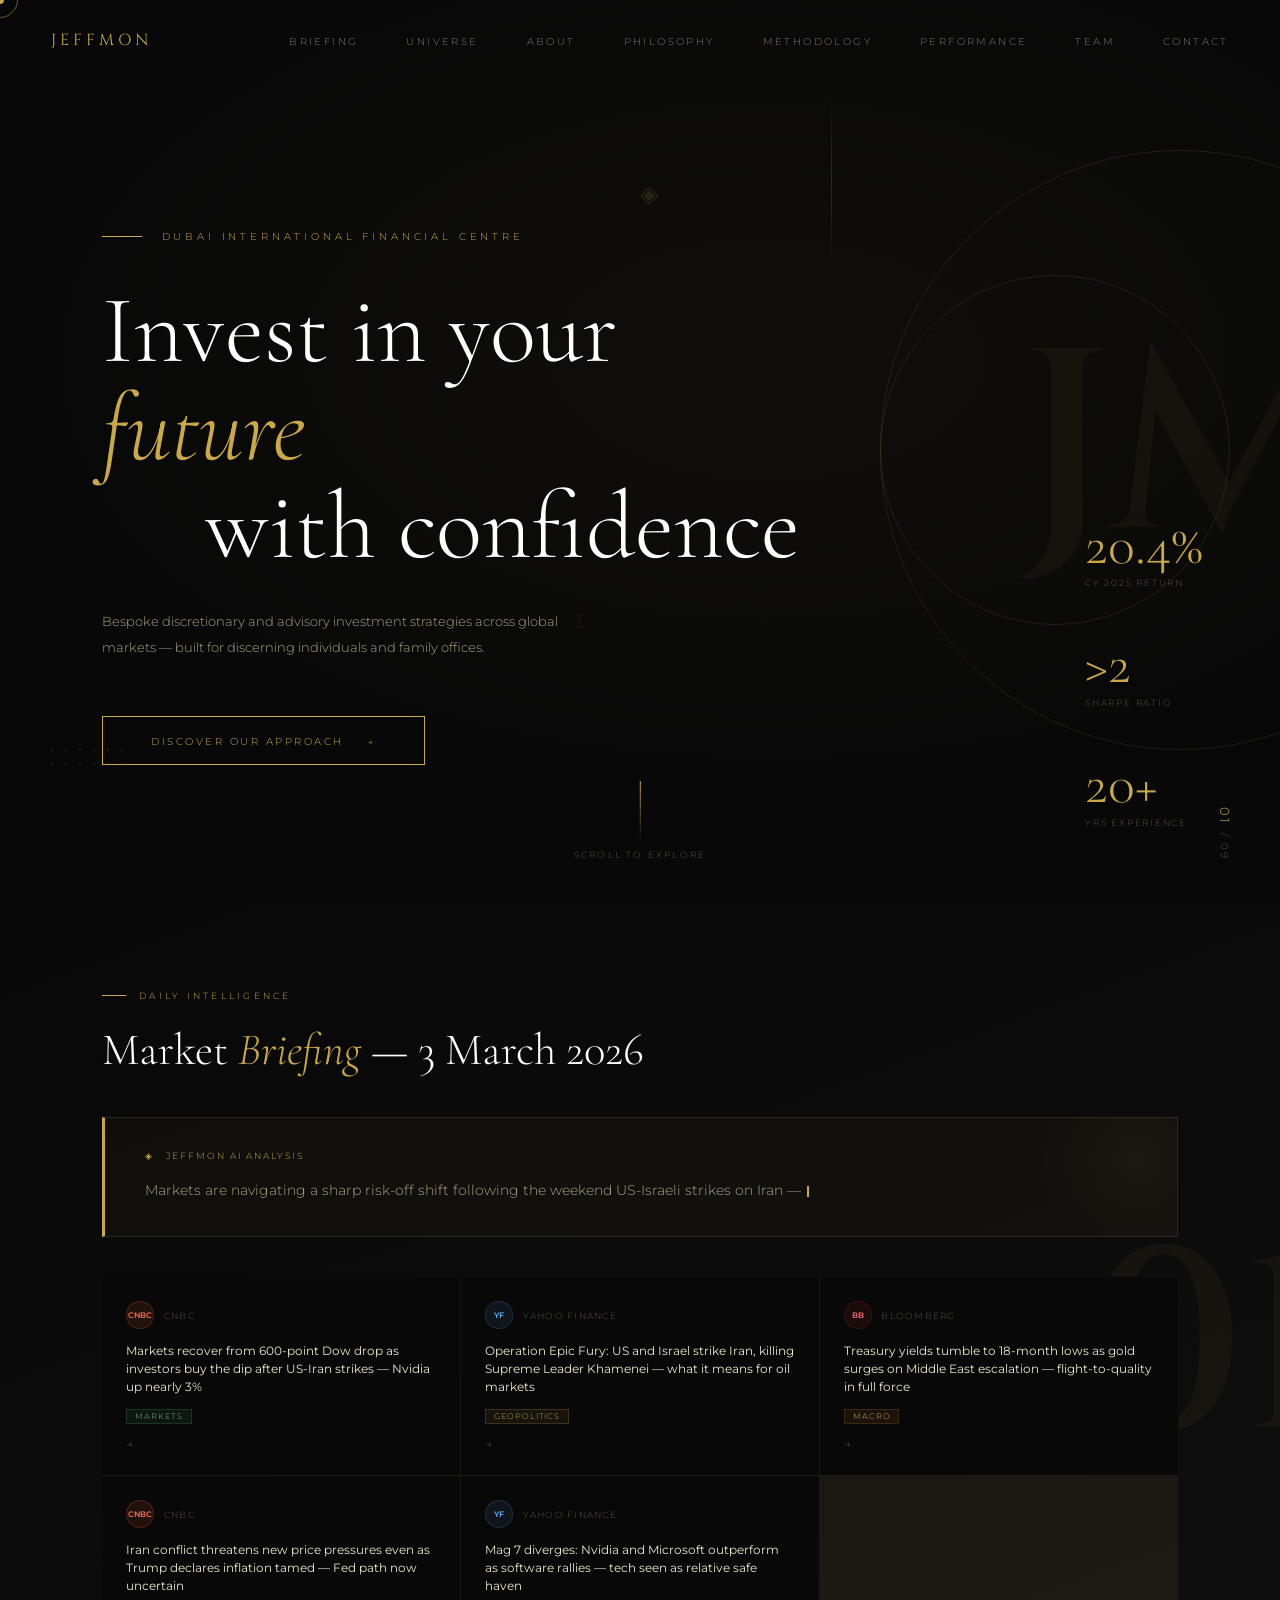
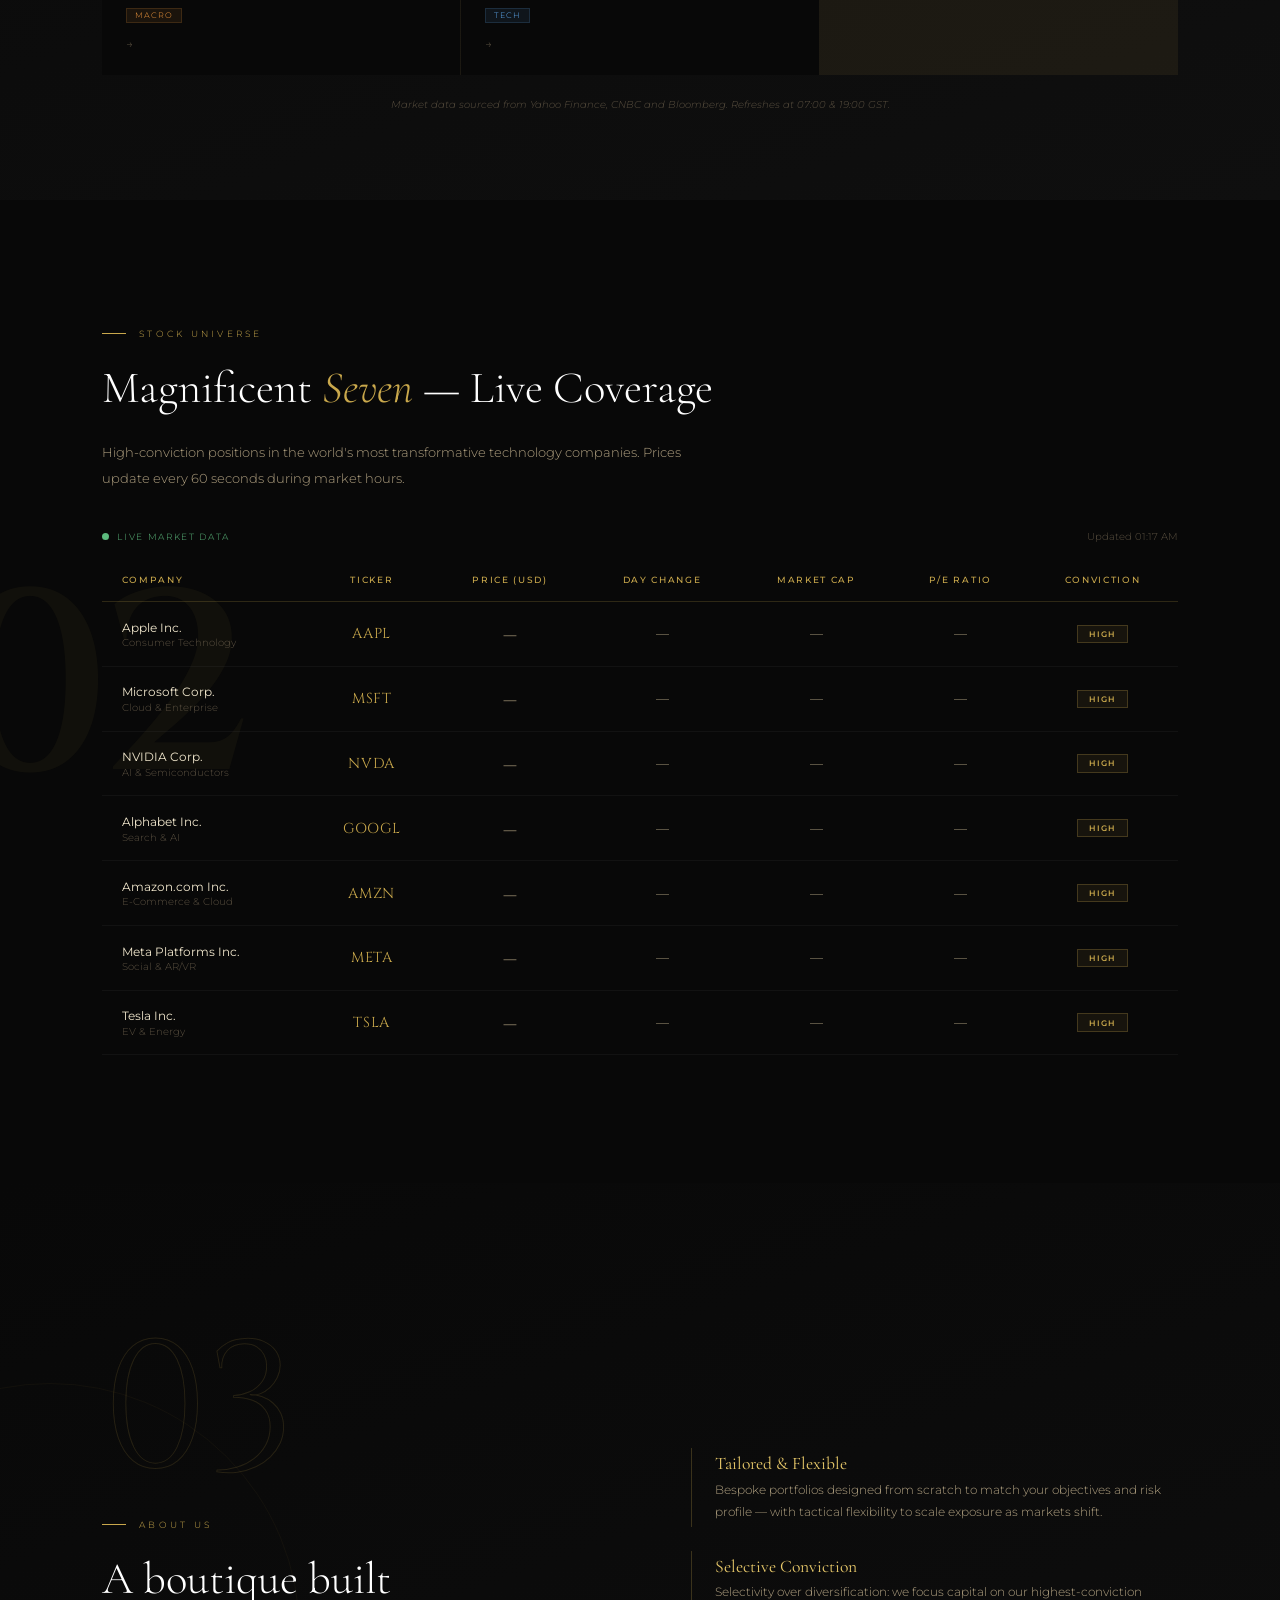
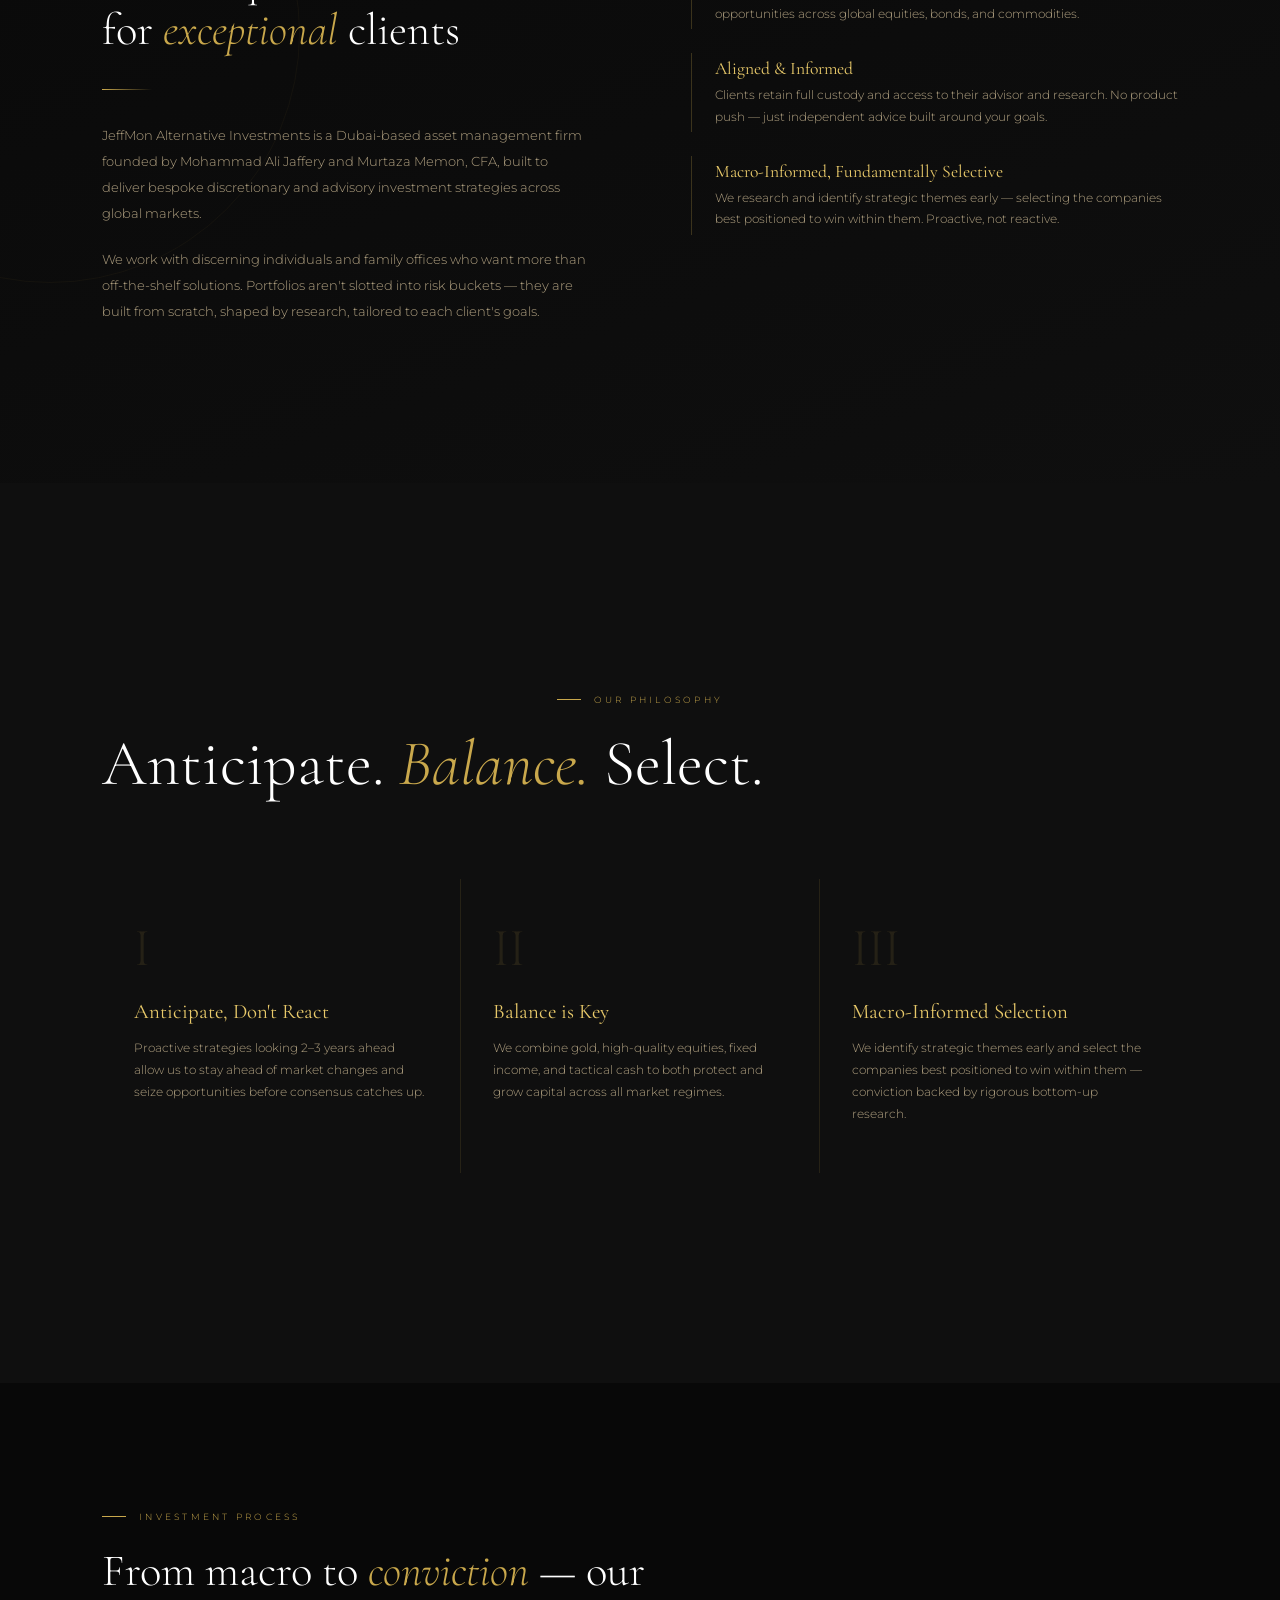
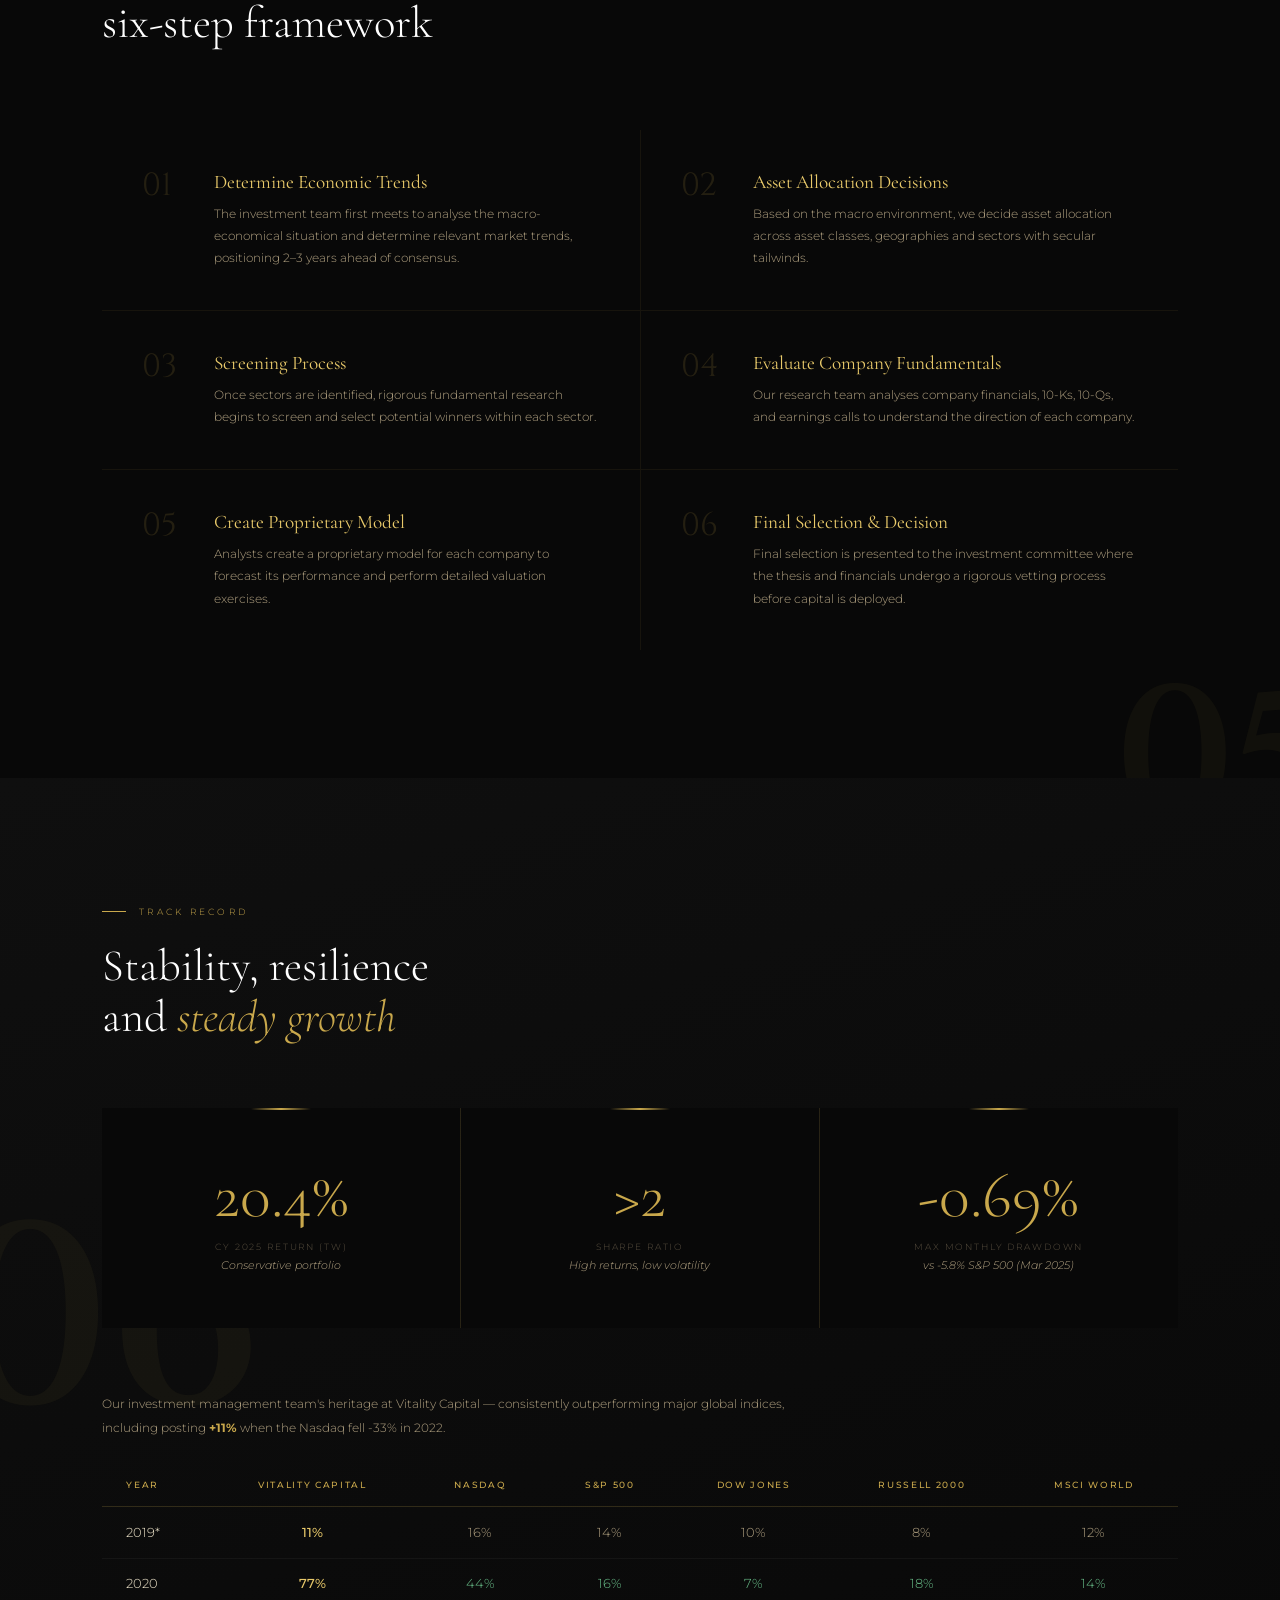
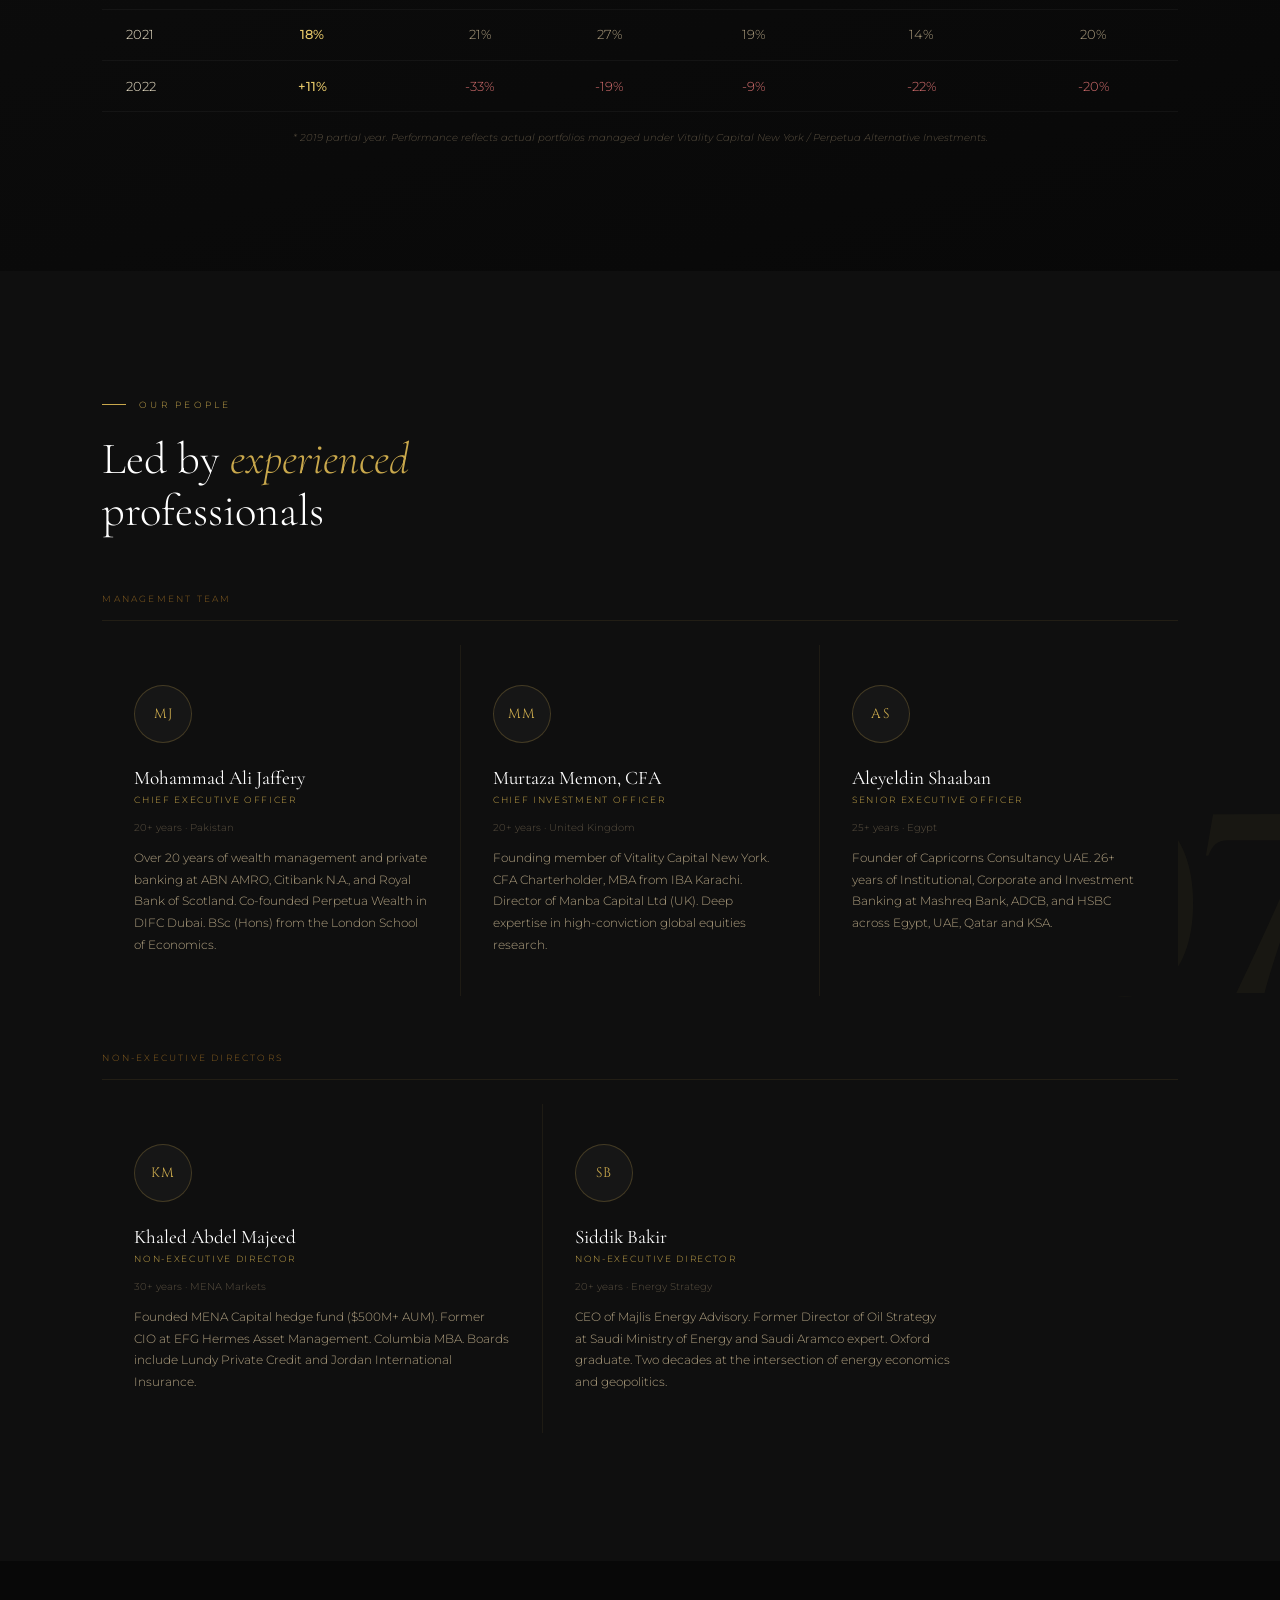
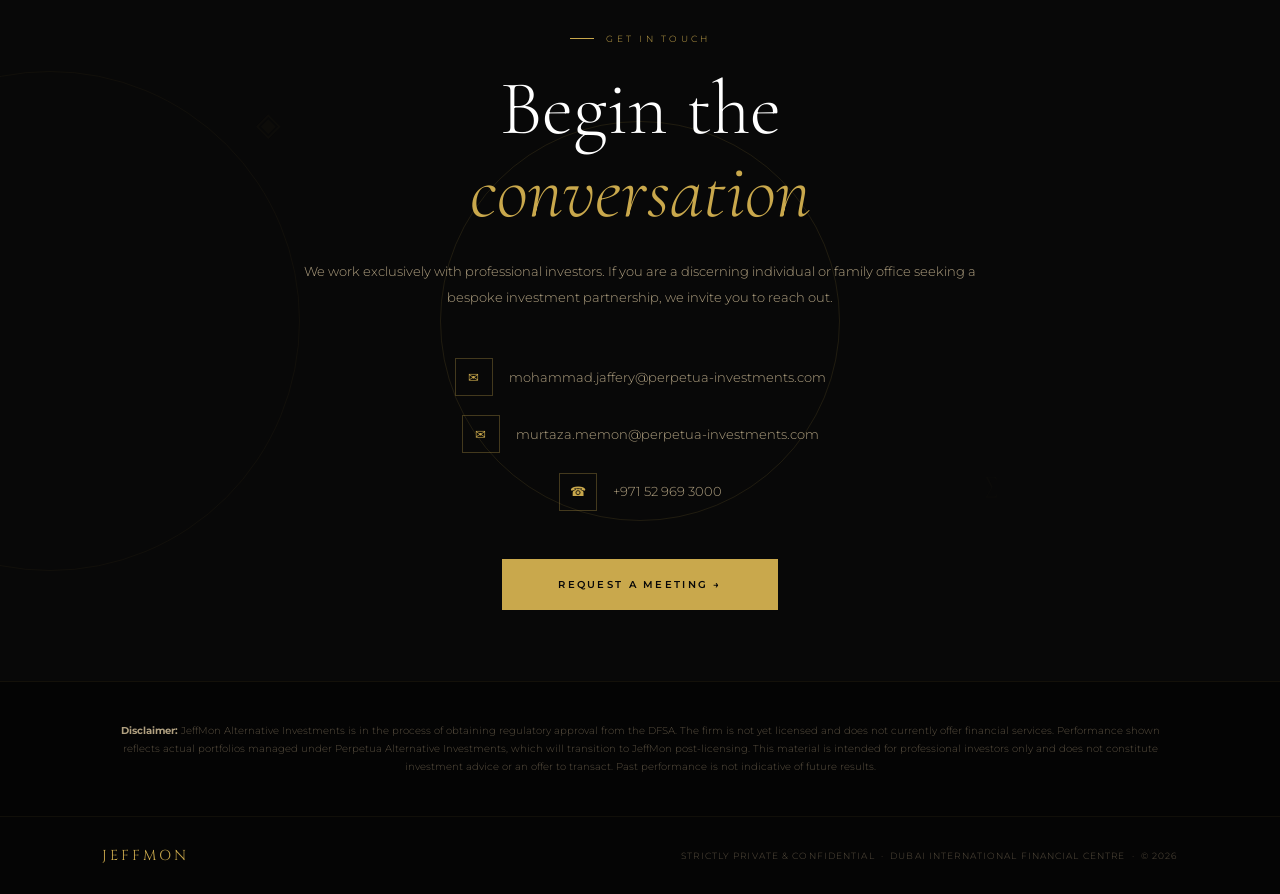
==== commit 1090c4e8: "favicons_added" ====
--- a/index.html
+++ b/index.html
@@ -4,6 +4,14 @@
   <meta charset="UTF-8">
   <meta name="viewport" content="width=device-width, initial-scale=1.0">
   <title>JeffMon Alternative Investments</title>
+
+  <link rel="icon" type="image/x-icon" href="assets/favicon.ico">
+  <link rel="icon" type="image/png" sizes="16x16" href="assets/favicon-16x16.png">
+  <link rel="icon" type="image/png" sizes="32x32" href="assets/favicon-32x32.png">
+  <link rel="icon" type="image/png" sizes="192x192" href="assets/favicon-192x192.png">
+  <link rel="icon" type="image/png" sizes="512x512" href="assets/favicon-512x512.png">
+  <link rel="apple-touch-icon" href="assets/apple-touch-icon.png">
+  
   <link rel="preconnect" href="https://fonts.googleapis.com">
   <link href="https://fonts.googleapis.com/css2?family=Cormorant+Garamond:ital,wght@0,200;0,300;0,400;0,600;1,200;1,300;1,400&family=Cinzel:wght@400;600&family=Montserrat:wght@200;300;400;500&display=swap" rel="stylesheet">
   <link rel="stylesheet" href="styles.css">
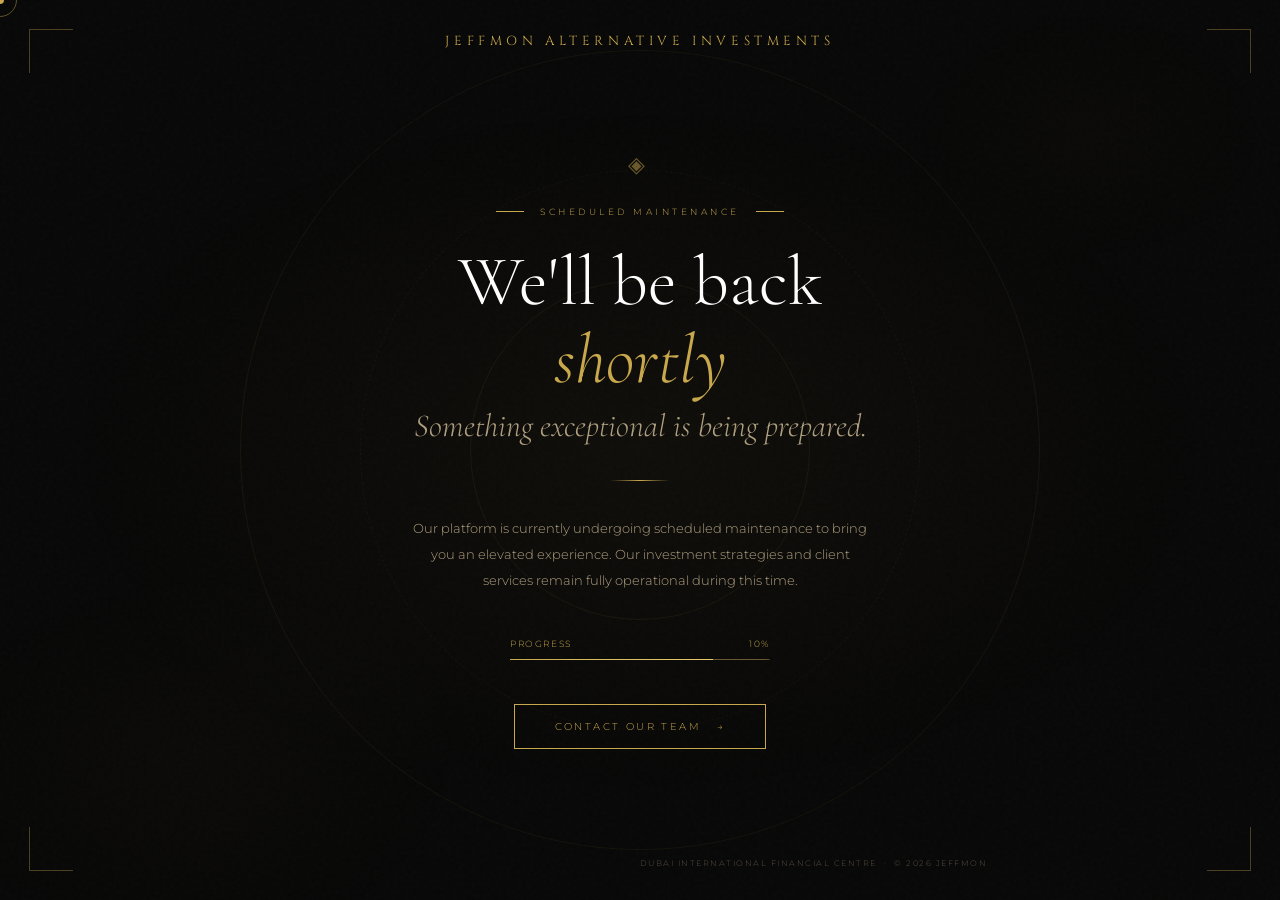
==== commit 1064d92b: "maintenance_activated" ====
--- a/index.html
+++ b/index.html
@@ -3,460 +3,345 @@
 <head>
   <meta charset="UTF-8">
   <meta name="viewport" content="width=device-width, initial-scale=1.0">
-  <title>JeffMon Alternative Investments</title>
-
-  <link rel="icon" type="image/x-icon" href="assets/favicon.ico">
-  <link rel="icon" type="image/png" sizes="16x16" href="assets/favicon-16x16.png">
-  <link rel="icon" type="image/png" sizes="32x32" href="assets/favicon-32x32.png">
-  <link rel="icon" type="image/png" sizes="192x192" href="assets/favicon-192x192.png">
-  <link rel="icon" type="image/png" sizes="512x512" href="assets/favicon-512x512.png">
-  <link rel="apple-touch-icon" href="assets/apple-touch-icon.png">
-  
+  <title>Under Maintenance — JeffMon Alternative Investments</title>
   <link rel="preconnect" href="https://fonts.googleapis.com">
-  <link href="https://fonts.googleapis.com/css2?family=Cormorant+Garamond:ital,wght@0,200;0,300;0,400;0,600;1,200;1,300;1,400&family=Cinzel:wght@400;600&family=Montserrat:wght@200;300;400;500&display=swap" rel="stylesheet">
-  <link rel="stylesheet" href="styles.css">
+  <link href="https://fonts.googleapis.com/css2?family=Cormorant+Garamond:ital,wght@0,200;0,300;0,400;1,200;1,300;1,400&family=Cinzel:wght@400;600&family=Montserrat:wght@200;300;400;500&display=swap" rel="stylesheet">
+
+  <style>
+    /* ── RESET & ROOT ── */
+    *, *::before, *::after { box-sizing: border-box; margin: 0; padding: 0; }
+
+    :root {
+      --black:   #080808;
+      --black2:  #0f0f0f;
+      --black3:  #161616;
+      --gold:    #c9a84c;
+      --gold2:   #e8c96a;
+      --cream:   #f0e6cc;
+      --cream2:  #b0a080;
+      --muted:   #5a5040;
+      --white:   #ffffff;
+    }
+
+    html, body {
+      height: 100%;
+      background: var(--black);
+      color: var(--cream);
+      font-family: 'Montserrat', sans-serif;
+      font-weight: 300;
+      overflow: hidden;
+      cursor: none;
+    }
+
+    /* ── CUSTOM CURSOR ── */
+    #cursor {
+      position: fixed; width: 8px; height: 8px;
+      background: var(--gold); border-radius: 50%;
+      pointer-events: none; z-index: 9999;
+      transform: translate(-50%, -50%);
+      transition: transform 0.12s, width 0.3s, height 0.3s;
+    }
+    #cursor-ring {
+      position: fixed; width: 34px; height: 34px;
+      border: 1px solid rgba(201,168,76,0.45); border-radius: 50%;
+      pointer-events: none; z-index: 9998;
+      transform: translate(-50%, -50%);
+      transition: width 0.3s, height 0.3s;
+    }
+
+    /* ── NOISE GRAIN ── */
+    body::before {
+      content: '';
+      position: fixed; inset: 0;
+      background-image: url("data:image/svg+xml,%3Csvg viewBox='0 0 256 256' xmlns='http://www.w3.org/2000/svg'%3E%3Cfilter id='n'%3E%3CfeTurbulence type='fractalNoise' baseFrequency='0.9' numOctaves='4' stitchTiles='stitch'/%3E%3C/filter%3E%3Crect width='100%25' height='100%25' filter='url(%23n)' opacity='1'/%3E%3C/svg%3E");
+      opacity: 0.022; pointer-events: none; z-index: 9000;
+    }
+
+    /* ── BACKGROUND LAYERS ── */
+    .bg-radial {
+      position: fixed; inset: 0; pointer-events: none;
+      background:
+        radial-gradient(ellipse 70% 60% at 50% 50%, rgba(201,168,76,0.045) 0%, transparent 65%),
+        radial-gradient(ellipse 40% 40% at 15% 85%, rgba(201,168,76,0.02) 0%, transparent 55%),
+        radial-gradient(ellipse 30% 30% at 85% 15%, rgba(201,168,76,0.015) 0%, transparent 50%);
+    }
+
+    /* ── ROTATING RINGS ── */
+    .ring {
+      position: fixed; border-radius: 50%;
+      border: 1px solid rgba(201,168,76,0.07);
+      top: 50%; left: 50%;
+      pointer-events: none;
+    }
+    .ring-1 { width: 800px; height: 800px; margin: -400px 0 0 -400px; animation: spin 70s linear infinite; }
+    .ring-2 { width: 560px; height: 560px; margin: -280px 0 0 -280px; animation: spin 45s linear infinite reverse; border-style: dashed; border-color: rgba(201,168,76,0.05); }
+    .ring-3 { width: 340px; height: 340px; margin: -170px 0 0 -170px; animation: spin 28s linear infinite; }
+
+    /* ── CORNER BRACKETS ── */
+    .corner {
+      position: fixed; width: 44px; height: 44px;
+      opacity: 0; animation: fadeUp 1s 1.1s ease forwards;
+    }
+    .c-tl { top: 1.8rem; left: 1.8rem; border-top: 1px solid rgba(201,168,76,0.35); border-left: 1px solid rgba(201,168,76,0.35); }
+    .c-tr { top: 1.8rem; right: 1.8rem; border-top: 1px solid rgba(201,168,76,0.35); border-right: 1px solid rgba(201,168,76,0.35); }
+    .c-bl { bottom: 1.8rem; left: 1.8rem; border-bottom: 1px solid rgba(201,168,76,0.35); border-left: 1px solid rgba(201,168,76,0.35); }
+    .c-br { bottom: 1.8rem; right: 1.8rem; border-bottom: 1px solid rgba(201,168,76,0.35); border-right: 1px solid rgba(201,168,76,0.35); }
+
+    /* ── LOGO ── */
+    .logo {
+      position: fixed; top: 2rem; left: 50%; transform: translateX(-50%);
+      font-family: 'Cinzel', serif;
+      font-size: 0.82rem; letter-spacing: 0.35em; text-transform: uppercase;
+      color: var(--gold); text-decoration: none;
+      opacity: 0; animation: fadeDown 0.9s 0.2s ease forwards;
+      white-space: nowrap;
+    }
+
+    /* ── MAIN WRAPPER ── */
+    .wrapper {
+      position: relative; z-index: 10;
+      height: 100vh;
+      display: flex; flex-direction: column;
+      align-items: center; justify-content: center;
+      text-align: center;
+      padding: 2rem;
+      gap: 0;
+    }
+
+    /* ── SYMBOL ── */
+    .symbol {
+      font-family: 'Cormorant Garamond', serif;
+      font-size: 1.4rem; color: rgba(201,168,76,0.5);
+      letter-spacing: 0.3em;
+      margin-bottom: 1.8rem;
+      opacity: 0; animation: fadeUp 0.9s 0.35s ease forwards;
+    }
+
+    /* ── EYEBROW ── */
+    .eyebrow {
+      display: flex; align-items: center; justify-content: center; gap: 1rem;
+      font-size: 0.55rem; letter-spacing: 0.4em; text-transform: uppercase;
+      color: var(--gold); margin-bottom: 1.6rem;
+      opacity: 0; animation: fadeUp 0.9s 0.45s ease forwards;
+    }
+    .eyebrow::before, .eyebrow::after {
+      content: ''; display: block; width: 28px; height: 1px; background: var(--gold);
+    }
+
+    /* ── MAIN HEADING ── */
+    .heading {
+      font-family: 'Cormorant Garamond', serif;
+      font-size: clamp(2.4rem, 5.5vw, 5rem);
+      font-weight: 200; line-height: 1.1; color: var(--white);
+      margin-bottom: 0.5rem;
+      opacity: 0; animation: fadeUp 0.9s 0.55s ease forwards;
+    }
+    .heading em { font-style: italic; color: var(--gold); }
+
+    /* ── SUBHEADING ── */
+    .subheading {
+      font-family: 'Cormorant Garamond', serif;
+      font-size: clamp(1.2rem, 2.5vw, 2rem);
+      font-weight: 200; font-style: italic;
+      color: var(--cream2); margin-bottom: 2.2rem;
+      opacity: 0; animation: fadeUp 0.9s 0.62s ease forwards;
+    }
+
+    /* ── GOLD LINE ── */
+    .gold-line {
+      width: 60px; height: 1px;
+      background: linear-gradient(90deg, transparent, var(--gold), transparent);
+      margin: 0 auto 2.2rem;
+      opacity: 0; animation: fadeUp 0.9s 0.68s ease forwards;
+    }
+
+    /* ── BODY TEXT ── */
+    .body-text {
+      font-size: 0.8rem; line-height: 2; color: var(--cream2);
+      max-width: 460px; margin: 0 auto 2.8rem;
+      opacity: 0; animation: fadeUp 0.9s 0.75s ease forwards;
+    }
+
+    /* ── PROGRESS BAR ── */
+    .progress-wrap {
+      width: 260px; margin: 0 auto 2.8rem;
+      opacity: 0; animation: fadeUp 0.9s 0.82s ease forwards;
+    }
+    .progress-label {
+      display: flex; justify-content: space-between;
+      font-size: 0.55rem; letter-spacing: 0.18em; text-transform: uppercase;
+      color: var(--muted); margin-bottom: 0.6rem;
+    }
+    .progress-label span { color: var(--gold); }
+    .progress-track {
+      width: 100%; height: 1px;
+      background: rgba(201,168,76,0.15);
+      position: relative; overflow: hidden;
+    }
+    .progress-fill {
+      position: absolute; top: 0; left: 0;
+      height: 100%; width: 0;
+      background: linear-gradient(90deg, var(--gold), var(--gold2));
+      animation: fillBar 2.5s 1.2s cubic-bezier(0.4, 0, 0.2, 1) forwards;
+    }
+    .progress-glow {
+      position: absolute; top: -1px; right: 0;
+      width: 12px; height: 3px;
+      background: var(--gold2);
+      filter: blur(3px);
+      animation: fillBar 2.5s 1.2s cubic-bezier(0.4, 0, 0.2, 1) forwards;
+    }
+
+    /* ── CTA ── */
+    .cta {
+      display: inline-flex; align-items: center; gap: 1rem;
+      padding: 1rem 2.5rem;
+      border: 1px solid var(--gold);
+      color: var(--gold); text-decoration: none;
+      font-size: 0.6rem; letter-spacing: 0.25em; text-transform: uppercase;
+      transition: background 0.35s, color 0.35s;
+      opacity: 0; animation: fadeUp 0.9s 0.9s ease forwards;
+    }
+    .cta:hover { background: var(--gold); color: var(--black); }
+    .cta::after { content: '→'; transition: transform 0.3s; }
+    .cta:hover::after { transform: translateX(5px); }
+
+    /* ── FOOTER ── */
+    .foot {
+      position: fixed; bottom: 2rem; left: 50%; transform: translateX(-50%);
+      font-size: 0.52rem; letter-spacing: 0.18em; text-transform: uppercase;
+      color: var(--muted); white-space: nowrap;
+      opacity: 0; animation: fadeUp 0.9s 1.1s ease forwards;
+    }
+
+    /* ── KEYFRAMES ── */
+    @keyframes fadeUp   { from { opacity:0; transform:translateY(18px); } to { opacity:1; transform:translateY(0); } }
+    @keyframes fadeDown { from { opacity:0; transform:translateX(-50%) translateY(-14px); } to { opacity:1; transform:translateX(-50%) translateY(0); } }
+    @keyframes spin     { from { transform:rotate(0deg); } to { transform:rotate(360deg); } }
+    @keyframes fillBar  { from { width:0; } to { width: 78%; } }
+
+    /* ── RESPONSIVE ── */
+    @media (max-width: 600px) {
+      .ring-1, .ring-2, .ring-3 { display: none; }
+      html, body { overflow: auto; }
+      .wrapper { height: auto; min-height: 100vh; padding: 6rem 1.5rem 4rem; }
+    }
+  </style>
 </head>
 <body>
 
-<!-- Custom cursor -->
-<div id="cursor"></div>
-<div id="cursor-ring"></div>
-
-<!-- NAV -->
-<nav id="navbar">
-  <a href="#s0" class="nav-logo">JeffMon</a>
-  <ul class="nav-links">
-    <li><a href="#s1">Briefing</a></li>
-    <li><a href="#s2">Universe</a></li>
-    <li><a href="#s3">About</a></li>
-    <li><a href="#s4">Philosophy</a></li>
-    <li><a href="#s5">Methodology</a></li>
-    <li><a href="#s6">Performance</a></li>
-    <li><a href="#s7">Team</a></li>
-    <li><a href="#s8">Contact</a></li>
-  </ul>
-</nav>
-
-<!-- SCROLL COUNTER -->
-<div class="scroll-counter"><span id="sc-num">01</span> / 09</div>
-
-<!-- ════════════════════════════════════════
-     S0 — HERO
-════════════════════════════════════════ -->
-<section id="s0" class="panel">
-
-  <!-- Decorative background elements -->
-  <div class="deco deco-text"   style="right:-5vw;top:50%;transform:translateY(-50%)">JM</div>
-  <div class="deco deco-circle" style="width:600px;height:600px;right:-200px;top:50%;transform:translateY(-50%);animation:rotateSlow 40s linear infinite"></div>
-  <div class="deco deco-circle" style="width:350px;height:350px;right:50px;top:50%;transform:translateY(-50%);animation:rotateSlow 25s linear infinite reverse"></div>
-  <div class="deco deco-symbol" style="top:20%;left:50%;font-size:1.5rem">◈</div>
-  <div class="deco deco-symbol" style="bottom:30%;left:45%;font-size:1rem">∑</div>
-  <div class="deco deco-line"   style="height:180px;right:35%;top:10%"></div>
-  <div class="deco deco-dots"   style="bottom:15%;left:4vw">
-    <div class="deco-dot"></div><div class="deco-dot"></div><div class="deco-dot"></div>
-    <div class="deco-dot"></div><div class="deco-dot"></div><div class="deco-dot"></div>
-    <div class="deco-dot"></div><div class="deco-dot"></div><div class="deco-dot"></div>
-    <div class="deco-dot"></div><div class="deco-dot"></div><div class="deco-dot"></div>
-  </div>
-
-  <div class="hero-content">
-    <div class="hero-eyebrow">Dubai International Financial Centre</div>
-    <h1 class="hero-h1">
-      Invest in your<br>
-      <em>future</em>
-      <span class="line2">with confidence</span>
+  <!-- Cursor -->
+  <div id="cursor"></div>
+  <div id="cursor-ring"></div>
+
+  <!-- Background -->
+  <div class="bg-radial"></div>
+  <div class="ring ring-1"></div>
+  <div class="ring ring-2"></div>
+  <div class="ring ring-3"></div>
+
+  <!-- Corner brackets -->
+  <div class="corner c-tl"></div>
+  <div class="corner c-tr"></div>
+  <div class="corner c-bl"></div>
+  <div class="corner c-br"></div>
+
+  <!-- Logo -->
+  <a href="/" class="logo">JeffMon Alternative Investments</a>
+
+  <!-- Main content -->
+  <div class="wrapper">
+
+    <div class="symbol">◈</div>
+
+    <div class="eyebrow">Scheduled Maintenance</div>
+
+    <h1 class="heading">
+      We'll be back<br>
+      <em>shortly</em>
     </h1>
-    <p class="hero-sub">
-      Bespoke discretionary and advisory investment strategies across global markets —
-      built for discerning individuals and family offices.
+    <p class="subheading">Something exceptional is being prepared.</p>
+
+    <div class="gold-line"></div>
+
+    <p class="body-text">
+      Our platform is currently undergoing scheduled maintenance
+      to bring you an elevated experience. Our investment strategies
+      and client services remain fully operational during this time.
     </p>
-    <a href="#s1" class="hero-cta">Discover Our Approach</a>
-  </div>
-
-  <div class="hero-stats">
-    <div>
-      <span class="h-stat-num">20.4%</span>
-      <span class="h-stat-label">CY 2025 Return</span>
-    </div>
-    <div>
-      <span class="h-stat-num">&gt;2</span>
-      <span class="h-stat-label">Sharpe Ratio</span>
-    </div>
-    <div>
-      <span class="h-stat-num">20+</span>
-      <span class="h-stat-label">Yrs Experience</span>
-    </div>
-  </div>
-
-  <div class="scroll-cue">
-    <div class="scroll-line"></div>
-    scroll to explore
-  </div>
-</section>
-
-<!-- ════════════════════════════════════════
-     S1 — DAILY BRIEFING
-════════════════════════════════════════ -->
-<section id="s1" class="panel">
-  <div class="deco deco-text" style="right:-4vw;top:50%;transform:translateY(-50%)">01</div>
-  <div class="brief-wrap">
-    <div class="reveal">
-      <div class="section-tag">Daily Intelligence</div>
-      <h2 class="section-h">Market <em>Briefing</em> — 3 March 2026</h2>
-    </div>
-    <div class="analysis-box reveal">
-      <div class="analysis-label">◈ &nbsp; JeffMon AI Analysis</div>
-      <div class="analysis-text" id="analysis-text"></div>
-    </div>
-    <div class="articles-grid reveal" id="articles-grid"></div>
-    <p style="font-size:0.6rem;color:var(--muted);margin-top:1.5rem;text-align:center;font-style:italic">
-      Market data sourced from Yahoo Finance, CNBC and Bloomberg. Refreshes at 07:00 &amp; 19:00 GST.
-    </p>
-  </div>
-</section>
-
-<!-- ════════════════════════════════════════
-     S2 — STOCKS / MAG 7
-════════════════════════════════════════ -->
-<section id="s2" class="panel">
-  <div class="deco deco-text" style="left:-4vw;top:50%;transform:translateY(-50%)">02</div>
-  <div class="stocks-wrap">
-    <div class="reveal">
-      <div class="section-tag">Stock Universe</div>
-      <h2 class="section-h">Magnificent <em>Seven</em> — Live Coverage</h2>
-      <p class="section-p" style="max-width:580px">
-        High-conviction positions in the world's most transformative technology companies.
-        Prices update every 60 seconds during market hours.
-      </p>
-    </div>
-    <div class="stocks-meta-row reveal">
-      <div class="live-badge"><div class="live-dot"></div> Live Market Data</div>
-      <span style="font-size:0.6rem;color:var(--muted)" id="stock-time">Fetching...</span>
-    </div>
-    <div style="overflow-x:auto" class="reveal">
-      <table class="s-table">
-        <thead>
-          <tr>
-            <th>Company</th>
-            <th>Ticker</th>
-            <th>Price (USD)</th>
-            <th>Day Change</th>
-            <th>Market Cap</th>
-            <th>P/E Ratio</th>
-            <th>Conviction</th>
-          </tr>
-        </thead>
-        <tbody id="stock-tbody">
-          <tr>
-            <td colspan="7" style="padding:3rem;text-align:center;color:var(--muted);font-size:0.75rem">
-              Loading live market data...
-            </td>
-          </tr>
-        </tbody>
-      </table>
-    </div>
-  </div>
-</section>
-
-<!-- ════════════════════════════════════════
-     S3 — ABOUT
-════════════════════════════════════════ -->
-<section id="s3" class="panel">
-  <div class="deco deco-circle" style="width:500px;height:500px;left:-200px;top:50%;transform:translateY(-50%);opacity:0.4"></div>
-  <div class="about-grid">
-    <div class="about-left reveal-left">
-      <span class="big-num">03</span>
-      <div class="section-tag">About Us</div>
-      <h2 class="section-h">A boutique built<br>for <em>exceptional</em> clients</h2>
-      <div class="gold-divider"></div>
-      <p class="section-p">
-        JeffMon Alternative Investments is a Dubai-based asset management firm founded by
-        Mohammad Ali Jaffery and Murtaza Memon, CFA, built to deliver bespoke discretionary
-        and advisory investment strategies across global markets.
-      </p>
-      <p class="section-p">
-        We work with discerning individuals and family offices who want more than off-the-shelf
-        solutions. Portfolios aren't slotted into risk buckets — they are built from scratch,
-        shaped by research, tailored to each client's goals.
-      </p>
-    </div>
-    <div class="about-right reveal-right">
-      <div class="pillar-list">
-        <div class="pillar">
-          <div class="pillar-t">Tailored &amp; Flexible</div>
-          <div class="pillar-d">Bespoke portfolios designed from scratch to match your objectives and risk profile — with tactical flexibility to scale exposure as markets shift.</div>
-        </div>
-        <div class="pillar">
-          <div class="pillar-t">Selective Conviction</div>
-          <div class="pillar-d">Selectivity over diversification: we focus capital on our highest-conviction opportunities across global equities, bonds, and commodities.</div>
-        </div>
-        <div class="pillar">
-          <div class="pillar-t">Aligned &amp; Informed</div>
-          <div class="pillar-d">Clients retain full custody and access to their advisor and research. No product push — just independent advice built around your goals.</div>
-        </div>
-        <div class="pillar">
-          <div class="pillar-t">Macro-Informed, Fundamentally Selective</div>
-          <div class="pillar-d">We research and identify strategic themes early — selecting the companies best positioned to win within them. Proactive, not reactive.</div>
-        </div>
+
+    <div class="progress-wrap">
+      <div class="progress-label">
+        <span>Progress</span>
+        <span id="pct">0%</span>
+      </div>
+      <div class="progress-track">
+        <div class="progress-fill"></div>
+        <div class="progress-glow"></div>
       </div>
     </div>
+
+    <a href="mailto:mohammad.jaffery@perpetua-investments.com" class="cta">
+      Contact Our Team
+    </a>
+
   </div>
-</section>
-
-<!-- ════════════════════════════════════════
-     S4 — PHILOSOPHY
-════════════════════════════════════════ -->
-<section id="s4" class="panel">
-  <div class="philosophy-wrap">
-    <div class="section-tag reveal" style="justify-content:center;margin-bottom:1.5rem">
-      Our Philosophy
-    </div>
-    <h2 class="phil-title reveal">Anticipate. <em>Balance.</em> Select.</h2>
-    <div class="phil-grid reveal">
-      <div class="phil-card">
-        <span class="phil-num">I</span>
-        <div class="phil-t">Anticipate, Don't React</div>
-        <div class="phil-d">Proactive strategies looking 2–3 years ahead allow us to stay ahead of market changes and seize opportunities before consensus catches up.</div>
-      </div>
-      <div class="phil-card">
-        <span class="phil-num">II</span>
-        <div class="phil-t">Balance is Key</div>
-        <div class="phil-d">We combine gold, high-quality equities, fixed income, and tactical cash to both protect and grow capital across all market regimes.</div>
-      </div>
-      <div class="phil-card">
-        <span class="phil-num">III</span>
-        <div class="phil-t">Macro-Informed Selection</div>
-        <div class="phil-d">We identify strategic themes early and select the companies best positioned to win within them — conviction backed by rigorous bottom-up research.</div>
-      </div>
-    </div>
+
+  <!-- Footer -->
+  <div class="foot">
+    Dubai International Financial Centre &nbsp;·&nbsp; © 2026 JeffMon
   </div>
-</section>
-
-<!-- ════════════════════════════════════════
-     S5 — METHODOLOGY
-════════════════════════════════════════ -->
-<section id="s5" class="panel">
-  <div class="deco deco-text" style="right:-4vw;bottom:-5rem;font-size:clamp(5rem,15vw,18rem)">05</div>
-  <div class="method-wrap">
-    <div class="method-header reveal">
-      <div class="section-tag">Investment Process</div>
-      <h2 class="section-h" style="max-width:600px">From macro to <em>conviction</em> — our six-step framework</h2>
-    </div>
-    <div class="method-steps">
-      <div class="m-step reveal">
-        <div class="m-step-num">01</div>
-        <div class="m-step-body">
-          <div class="m-step-t">Determine Economic Trends</div>
-          <div class="m-step-d">The investment team first meets to analyse the macro-economical situation and determine relevant market trends, positioning 2–3 years ahead of consensus.</div>
-        </div>
-      </div>
-      <div class="m-step reveal">
-        <div class="m-step-num">02</div>
-        <div class="m-step-body">
-          <div class="m-step-t">Asset Allocation Decisions</div>
-          <div class="m-step-d">Based on the macro environment, we decide asset allocation across asset classes, geographies and sectors with secular tailwinds.</div>
-        </div>
-      </div>
-      <div class="m-step reveal">
-        <div class="m-step-num">03</div>
-        <div class="m-step-body">
-          <div class="m-step-t">Screening Process</div>
-          <div class="m-step-d">Once sectors are identified, rigorous fundamental research begins to screen and select potential winners within each sector.</div>
-        </div>
-      </div>
-      <div class="m-step reveal">
-        <div class="m-step-num">04</div>
-        <div class="m-step-body">
-          <div class="m-step-t">Evaluate Company Fundamentals</div>
-          <div class="m-step-d">Our research team analyses company financials, 10-Ks, 10-Qs, and earnings calls to understand the direction of each company.</div>
-        </div>
-      </div>
-      <div class="m-step reveal">
-        <div class="m-step-num">05</div>
-        <div class="m-step-body">
-          <div class="m-step-t">Create Proprietary Model</div>
-          <div class="m-step-d">Analysts create a proprietary model for each company to forecast its performance and perform detailed valuation exercises.</div>
-        </div>
-      </div>
-      <div class="m-step reveal">
-        <div class="m-step-num">06</div>
-        <div class="m-step-body">
-          <div class="m-step-t">Final Selection &amp; Decision</div>
-          <div class="m-step-d">Final selection is presented to the investment committee where the thesis and financials undergo a rigorous vetting process before capital is deployed.</div>
-        </div>
-      </div>
-    </div>
-  </div>
-</section>
-
-<!-- ════════════════════════════════════════
-     S6 — PERFORMANCE
-════════════════════════════════════════ -->
-<section id="s6" class="panel">
-  <div class="deco deco-text" style="left:-4vw;top:50%;transform:translateY(-50%)">06</div>
-  <div class="perf-wrap">
-    <div class="reveal">
-      <div class="section-tag">Track Record</div>
-      <h2 class="section-h">Stability, resilience<br>and <em>steady growth</em></h2>
-    </div>
-    <div class="perf-hero-row reveal">
-      <div class="perf-hero-box">
-        <span class="perf-big">20.4%</span>
-        <span class="perf-lbl">CY 2025 Return (TW)</span>
-        <div class="perf-note">Conservative portfolio</div>
-      </div>
-      <div class="perf-hero-box">
-        <span class="perf-big">&gt;2</span>
-        <span class="perf-lbl">Sharpe Ratio</span>
-        <div class="perf-note">High returns, low volatility</div>
-      </div>
-      <div class="perf-hero-box">
-        <span class="perf-big">-0.69%</span>
-        <span class="perf-lbl">Max Monthly Drawdown</span>
-        <div class="perf-note">vs -5.8% S&amp;P 500 (Mar 2025)</div>
-      </div>
-    </div>
-    <div class="reveal" style="overflow-x:auto">
-      <p style="font-size:0.78rem;color:var(--cream2);margin-bottom:1.5rem;line-height:1.9;max-width:700px">
-        Our investment management team's heritage at Vitality Capital — consistently outperforming
-        major global indices, including posting <strong style="color:var(--gold)">+11%</strong>
-        when the Nasdaq fell -33% in 2022.
-      </p>
-      <table class="v-table">
-        <thead>
-          <tr>
-            <th>Year</th>
-            <th>Vitality Capital</th>
-            <th>Nasdaq</th>
-            <th>S&amp;P 500</th>
-            <th>Dow Jones</th>
-            <th>Russell 2000</th>
-            <th>MSCI World</th>
-          </tr>
-        </thead>
-        <tbody>
-          <tr><td>2019*</td><td class="v-gold">11%</td><td>16%</td><td>14%</td><td>10%</td><td>8%</td><td>12%</td></tr>
-          <tr><td>2020</td><td class="v-gold">77%</td><td class="v-green">44%</td><td class="v-green">16%</td><td class="v-green">7%</td><td class="v-green">18%</td><td class="v-green">14%</td></tr>
-          <tr><td>2021</td><td class="v-gold">18%</td><td>21%</td><td>27%</td><td>19%</td><td>14%</td><td>20%</td></tr>
-          <tr><td>2022</td><td class="v-gold">+11%</td><td class="v-red">-33%</td><td class="v-red">-19%</td><td class="v-red">-9%</td><td class="v-red">-22%</td><td class="v-red">-20%</td></tr>
-        </tbody>
-      </table>
-      <p style="font-size:0.62rem;color:var(--muted);margin-top:1.2rem;font-style:italic;text-align:center">
-        * 2019 partial year. Performance reflects actual portfolios managed under Vitality Capital New York / Perpetua Alternative Investments.
-      </p>
-    </div>
-  </div>
-</section>
-
-<!-- ════════════════════════════════════════
-     S7 — TEAM
-════════════════════════════════════════ -->
-<section id="s7" class="panel">
-  <div class="deco deco-text" style="right:-4vw;top:50%;transform:translateY(-50%)">07</div>
-  <div class="team-wrap">
-    <div class="reveal">
-      <div class="section-tag">Our People</div>
-      <h2 class="section-h">Led by <em>experienced</em><br>professionals</h2>
-    </div>
-    <div class="team-sub-label">Management Team</div>
-    <div class="team-grid-3 reveal">
-      <div class="t-card">
-        <div class="t-av">MJ</div>
-        <div class="t-name">Mohammad Ali Jaffery</div>
-        <div class="t-role">Chief Executive Officer</div>
-        <div class="t-exp">20+ years · Pakistan</div>
-        <div class="t-bio">Over 20 years of wealth management and private banking at ABN AMRO, Citibank N.A., and Royal Bank of Scotland. Co-founded Perpetua Wealth in DIFC Dubai. BSc (Hons) from the London School of Economics.</div>
-      </div>
-      <div class="t-card">
-        <div class="t-av">MM</div>
-        <div class="t-name">Murtaza Memon, CFA</div>
-        <div class="t-role">Chief Investment Officer</div>
-        <div class="t-exp">20+ years · United Kingdom</div>
-        <div class="t-bio">Founding member of Vitality Capital New York. CFA Charterholder, MBA from IBA Karachi. Director of Manba Capital Ltd (UK). Deep expertise in high-conviction global equities research.</div>
-      </div>
-      <div class="t-card">
-        <div class="t-av">AS</div>
-        <div class="t-name">Aleyeldin Shaaban</div>
-        <div class="t-role">Senior Executive Officer</div>
-        <div class="t-exp">25+ years · Egypt</div>
-        <div class="t-bio">Founder of Capricorns Consultancy UAE. 26+ years of Institutional, Corporate and Investment Banking at Mashreq Bank, ADCB, and HSBC across Egypt, UAE, Qatar and KSA.</div>
-      </div>
-    </div>
-    <div class="team-sub-label">Non-Executive Directors</div>
-    <div class="team-grid-2 reveal">
-      <div class="t-card">
-        <div class="t-av">KM</div>
-        <div class="t-name">Khaled Abdel Majeed</div>
-        <div class="t-role">Non-Executive Director</div>
-        <div class="t-exp">30+ years · MENA Markets</div>
-        <div class="t-bio">Founded MENA Capital hedge fund ($500M+ AUM). Former CIO at EFG Hermes Asset Management. Columbia MBA. Boards include Lundy Private Credit and Jordan International Insurance.</div>
-      </div>
-      <div class="t-card">
-        <div class="t-av">SB</div>
-        <div class="t-name">Siddik Bakir</div>
-        <div class="t-role">Non-Executive Director</div>
-        <div class="t-exp">20+ years · Energy Strategy</div>
-        <div class="t-bio">CEO of Majlis Energy Advisory. Former Director of Oil Strategy at Saudi Ministry of Energy and Saudi Aramco expert. Oxford graduate. Two decades at the intersection of energy economics and geopolitics.</div>
-      </div>
-    </div>
-  </div>
-</section>
-
-<!-- ════════════════════════════════════════
-     S8 — CONTACT
-════════════════════════════════════════ -->
-<section id="s8" class="panel">
-  <div class="deco deco-circle" style="width:500px;height:500px;left:-200px;top:50%;transform:translateY(-50%);opacity:0.4"></div>
-  <div class="deco deco-circle" style="width:400px;height:400px;left:50%;top:50%;transform:translate(-50%,-50%)"></div>
-  <div class="deco deco-symbol" style="top:20%;left:20%;font-size:2rem;opacity:0.2">◈</div>
-  <div class="deco deco-symbol" style="bottom:25%;right:22%;font-size:1.5rem;opacity:0.15">∑</div>
-  <div class="contact-wrap reveal">
-    <div class="section-tag" style="justify-content:center">Get In Touch</div>
-    <h2 class="contact-h">Begin the<br><em>conversation</em></h2>
-    <p class="contact-sub">
-      We work exclusively with professional investors. If you are a discerning individual
-      or family office seeking a bespoke investment partnership, we invite you to reach out.
-    </p>
-    <div class="contact-items">
-      <div class="contact-item">
-        <div class="c-icon">✉</div>
-        <a href="mailto:mohammad.jaffery@perpetua-investments.com" class="c-link">
-          mohammad.jaffery@perpetua-investments.com
-        </a>
-      </div>
-      <div class="contact-item">
-        <div class="c-icon">✉</div>
-        <a href="mailto:murtaza.memon@perpetua-investments.com" class="c-link">
-          murtaza.memon@perpetua-investments.com
-        </a>
-      </div>
-      <div class="contact-item">
-        <div class="c-icon">☎</div>
-        <span>+971 52 969 3000</span>
-      </div>
-    </div>
-    <a href="mailto:mohammad.jaffery@perpetua-investments.com" class="contact-cta">
-      Request a Meeting →
-    </a>
-  </div>
-</section>
-
-<!-- DISCLAIMER -->
-<div class="disclaimer">
-  <strong style="color:var(--cream2)">Disclaimer:</strong> JeffMon Alternative Investments is in the
-  process of obtaining regulatory approval from the DFSA. The firm is not yet licensed and does not
-  currently offer financial services. Performance shown reflects actual portfolios managed under Perpetua
-  Alternative Investments, which will transition to JeffMon post-licensing. This material is intended for
-  professional investors only and does not constitute investment advice or an offer to transact.
-  Past performance is not indicative of future results.
-</div>
-
-<!-- FOOTER -->
-<footer>
-  <div class="f-logo">JEFFMON</div>
-  <div class="f-copy">STRICTLY PRIVATE &amp; CONFIDENTIAL &nbsp;·&nbsp; DUBAI INTERNATIONAL FINANCIAL CENTRE &nbsp;·&nbsp; © 2026</div>
-</footer>
-
-<script src="main.js"></script>
+
+  <script>
+    // ── CUSTOM CURSOR ──
+    const cur  = document.getElementById('cursor');
+    const ring = document.getElementById('cursor-ring');
+    let mx = 0, my = 0, rx = 0, ry = 0;
+
+    document.addEventListener('mousemove', e => {
+      mx = e.clientX; my = e.clientY;
+      cur.style.left = mx + 'px';
+      cur.style.top  = my + 'px';
+    });
+
+    (function loop() {
+      rx += (mx - rx) * 0.1;
+      ry += (my - ry) * 0.1;
+      ring.style.left = rx + 'px';
+      ring.style.top  = ry + 'px';
+      requestAnimationFrame(loop);
+    })();
+
+    document.querySelectorAll('a').forEach(el => {
+      el.addEventListener('mouseenter', () => {
+        cur.style.transform  = 'translate(-50%,-50%) scale(2.5)';
+        ring.style.width     = '56px';
+        ring.style.height    = '56px';
+      });
+      el.addEventListener('mouseleave', () => {
+        cur.style.transform  = 'translate(-50%,-50%) scale(1)';
+        ring.style.width     = '34px';
+        ring.style.height    = '34px';
+      });
+    });
+
+    // ── PROGRESS COUNTER ──
+    const pctEl = document.getElementById('pct');
+    const target = 78;
+    let current = 0;
+    const delay = 1200; // match CSS animation delay
+    setTimeout(() => {
+      const duration = 2500;
+      const steps    = 60;
+      const interval = duration / steps;
+      const increment = target / steps;
+      const timer = setInterval(() => {
+        current = Math.min(current + increment, target);
+        pctEl.textContent = Math.round(current) + '%';
+        if (current >= target) clearInterval(timer);
+      }, interval);
+    }, delay);
+  </script>
+
 </body>
 </html>
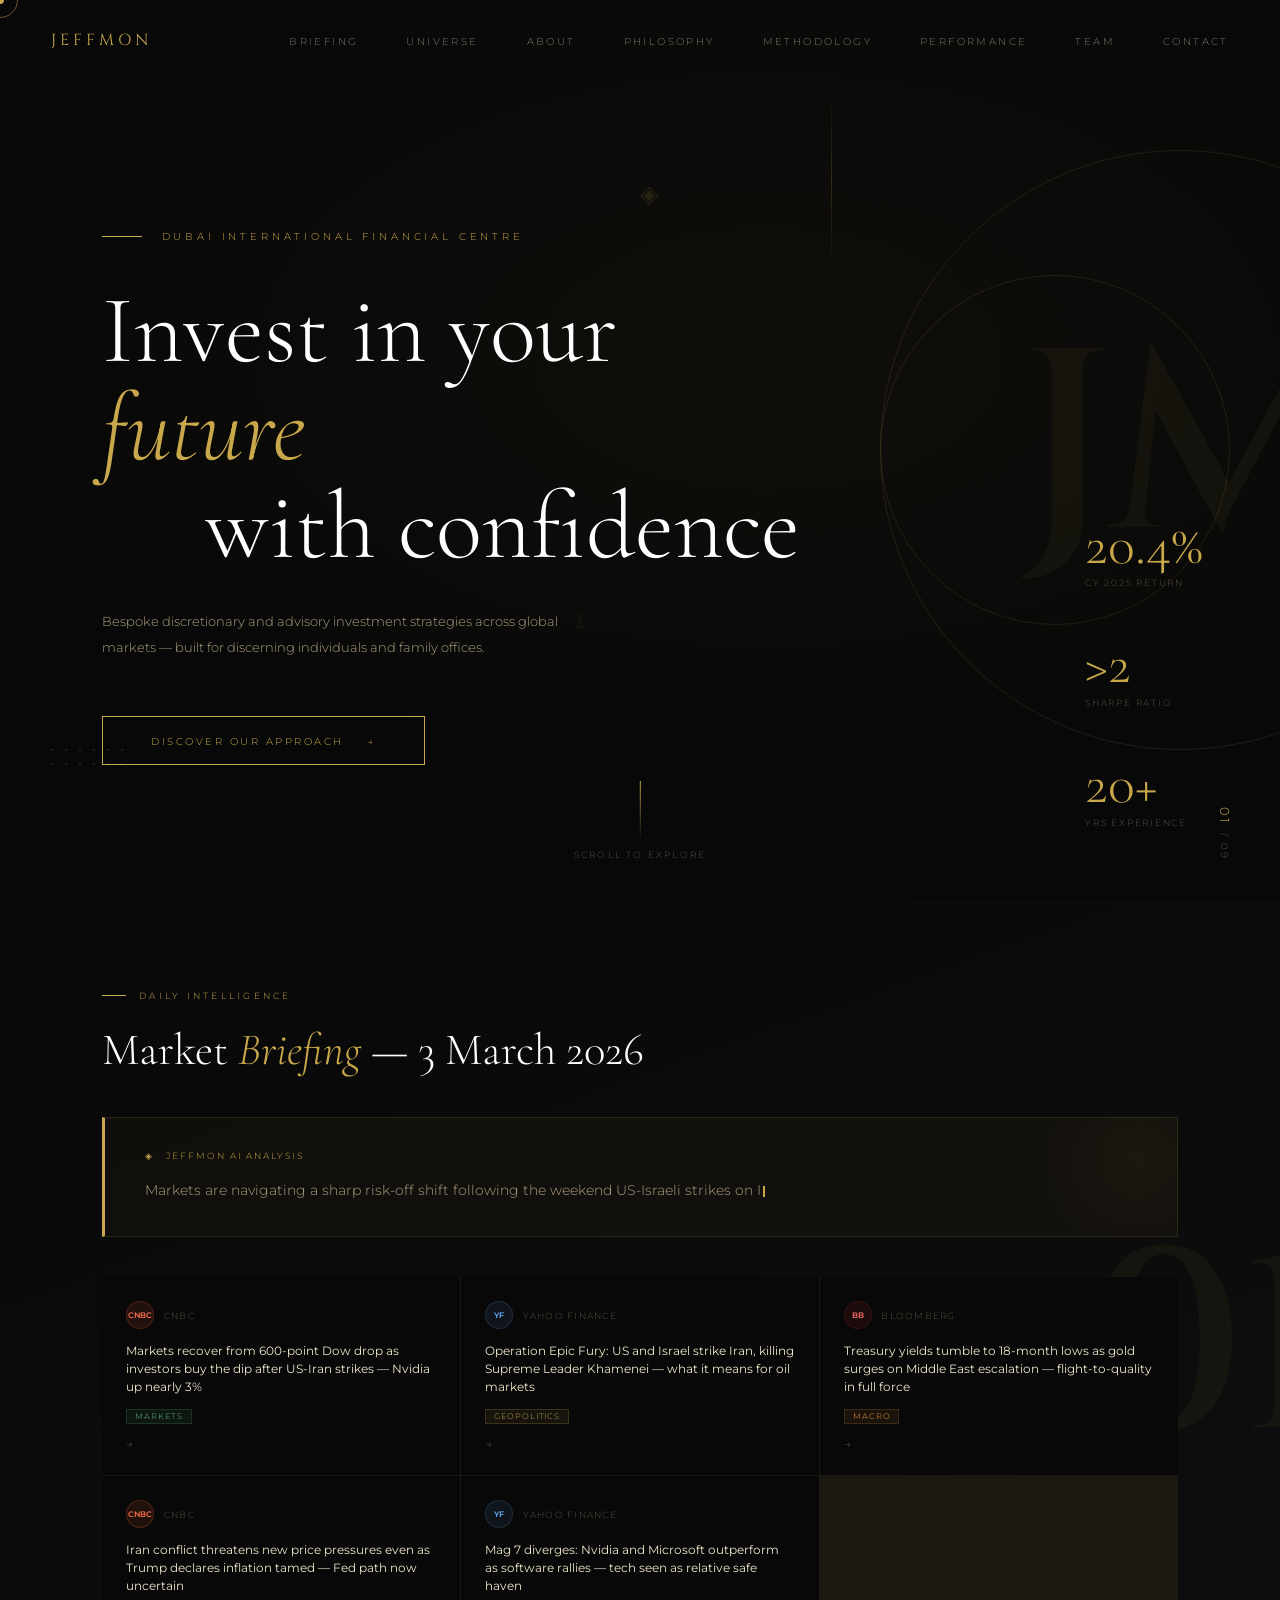
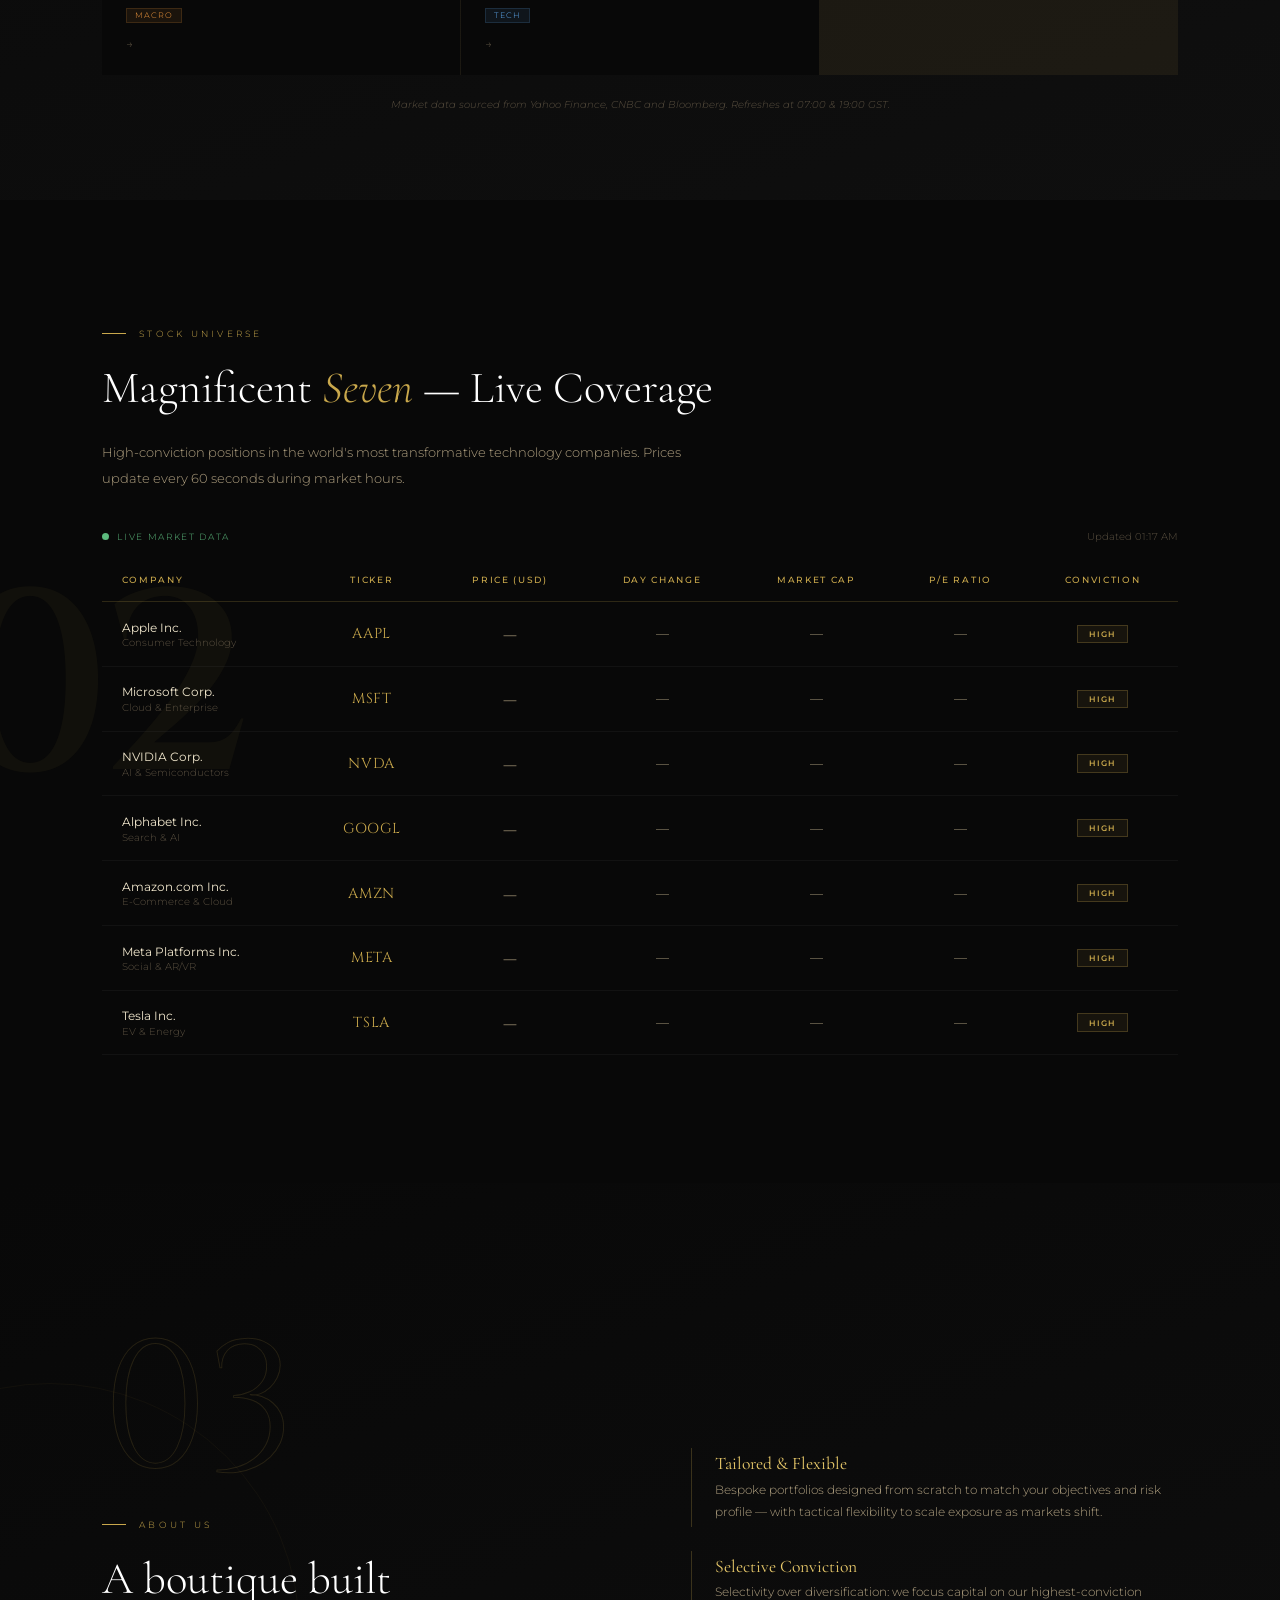
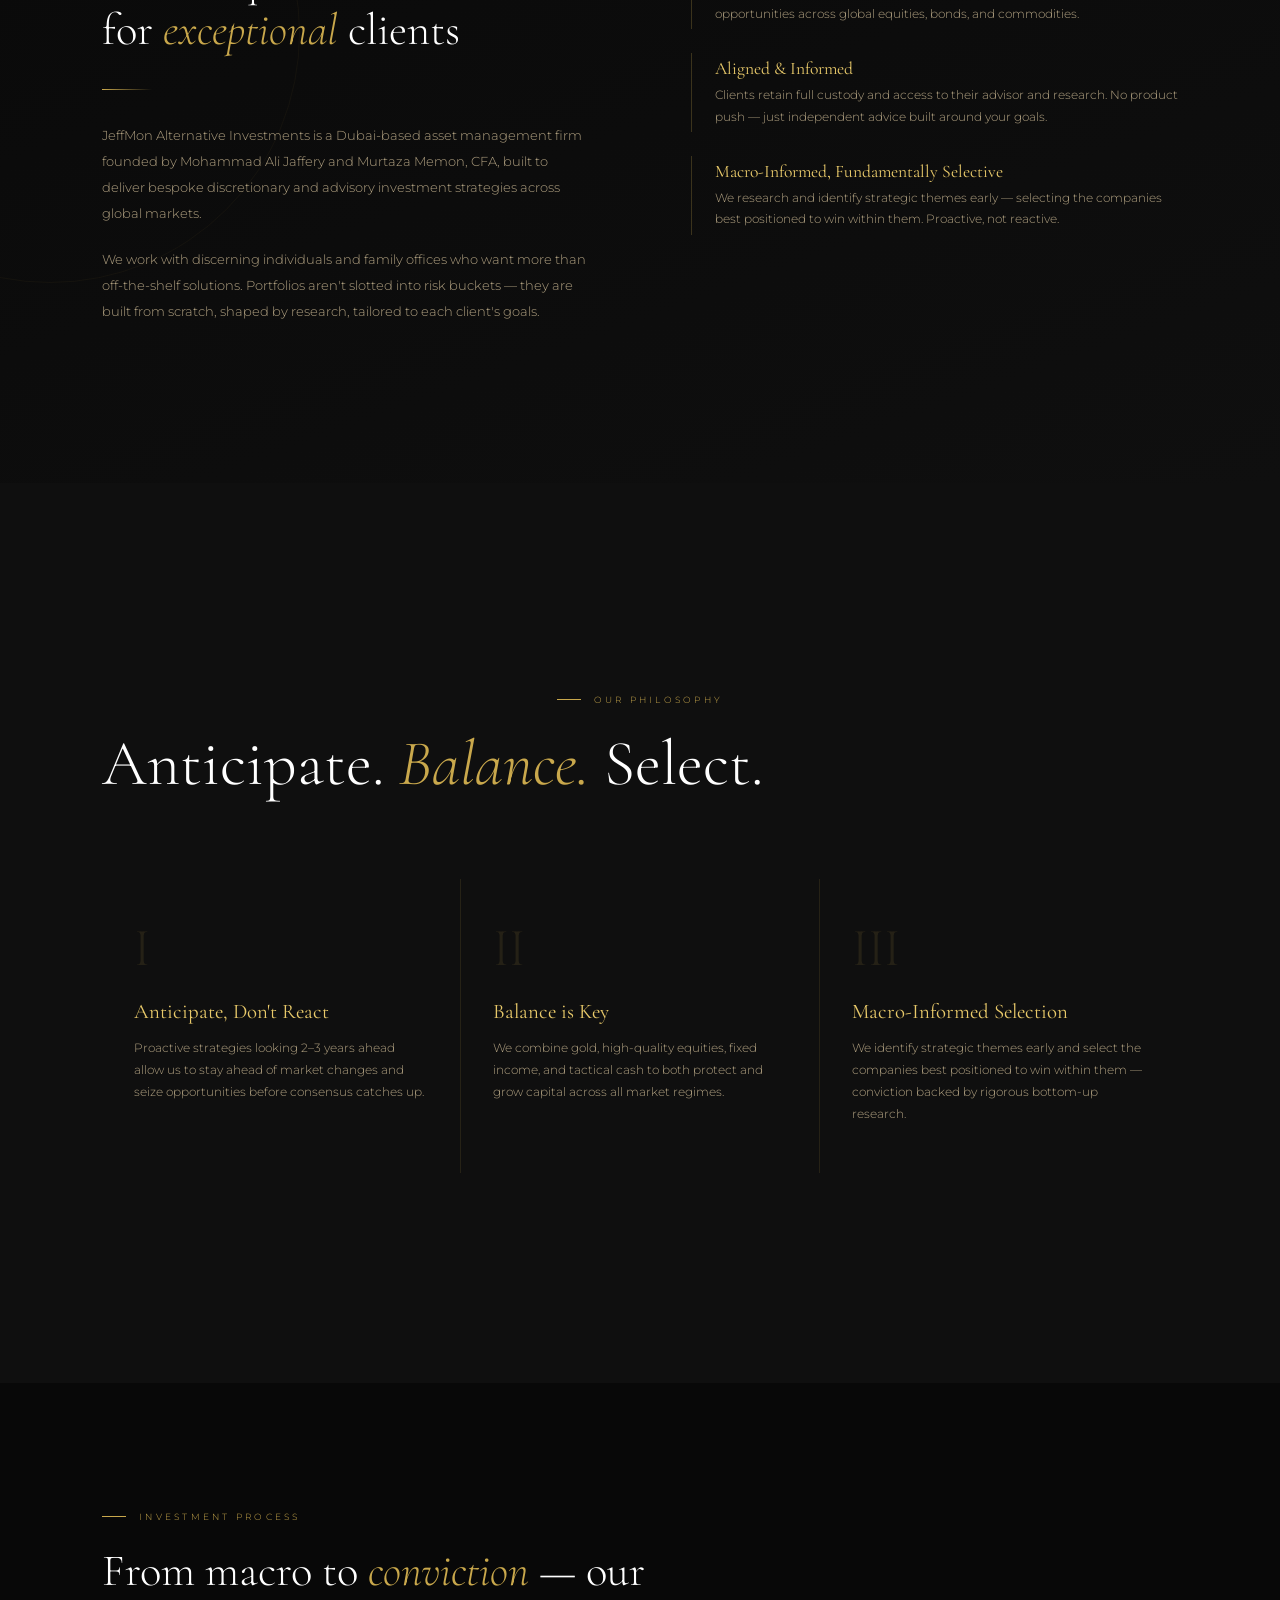
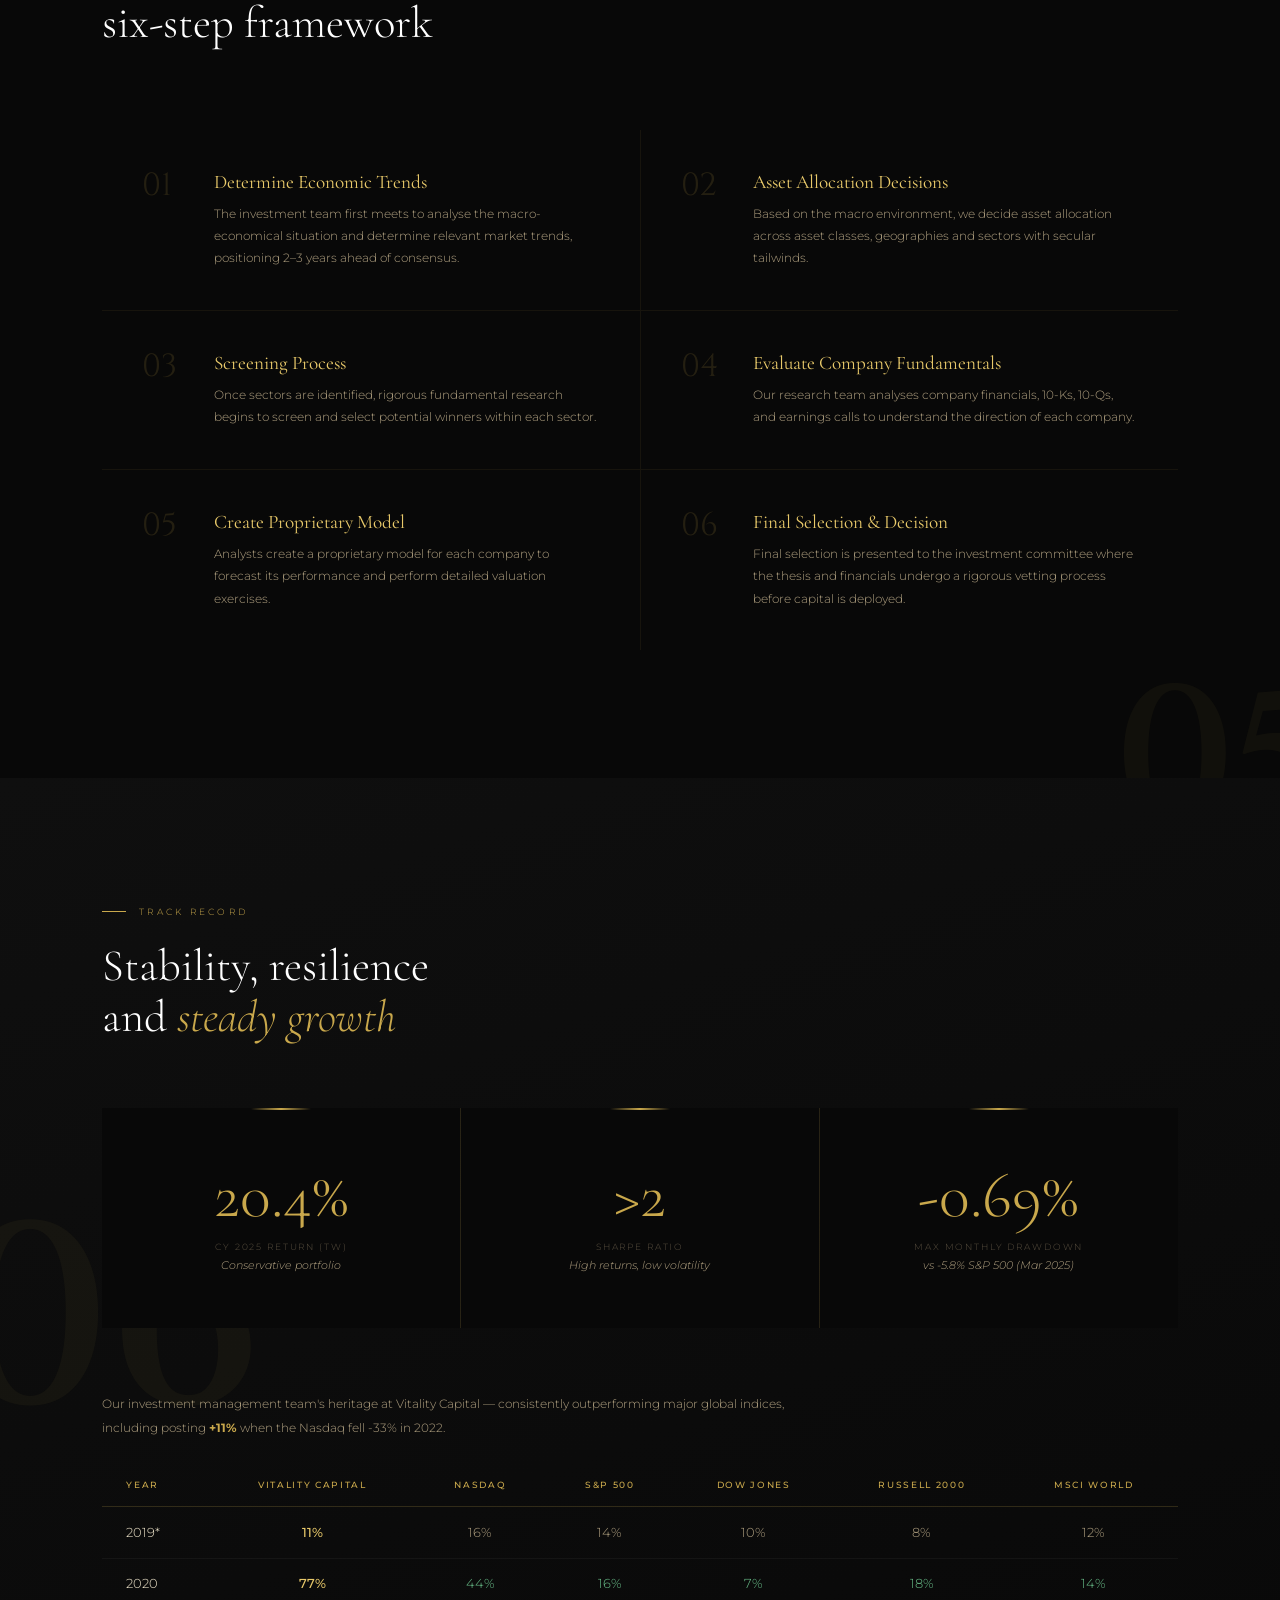
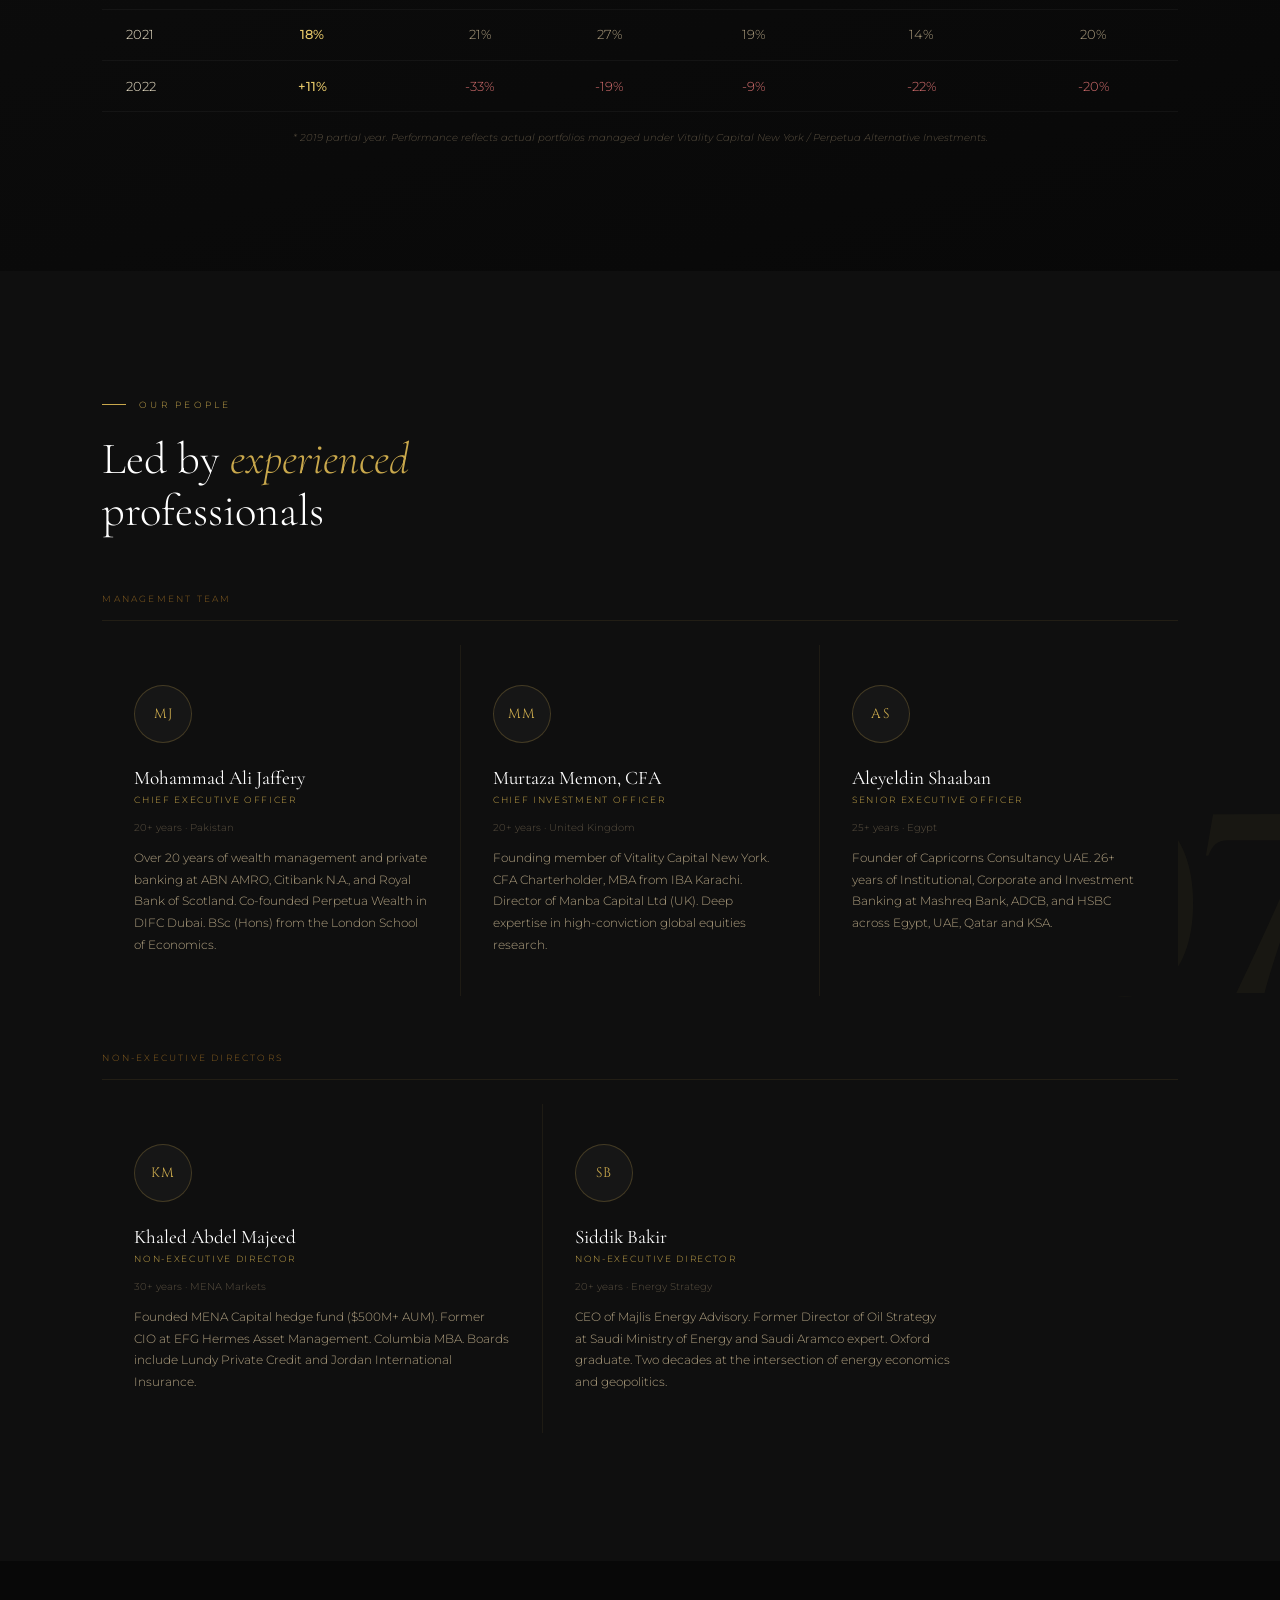
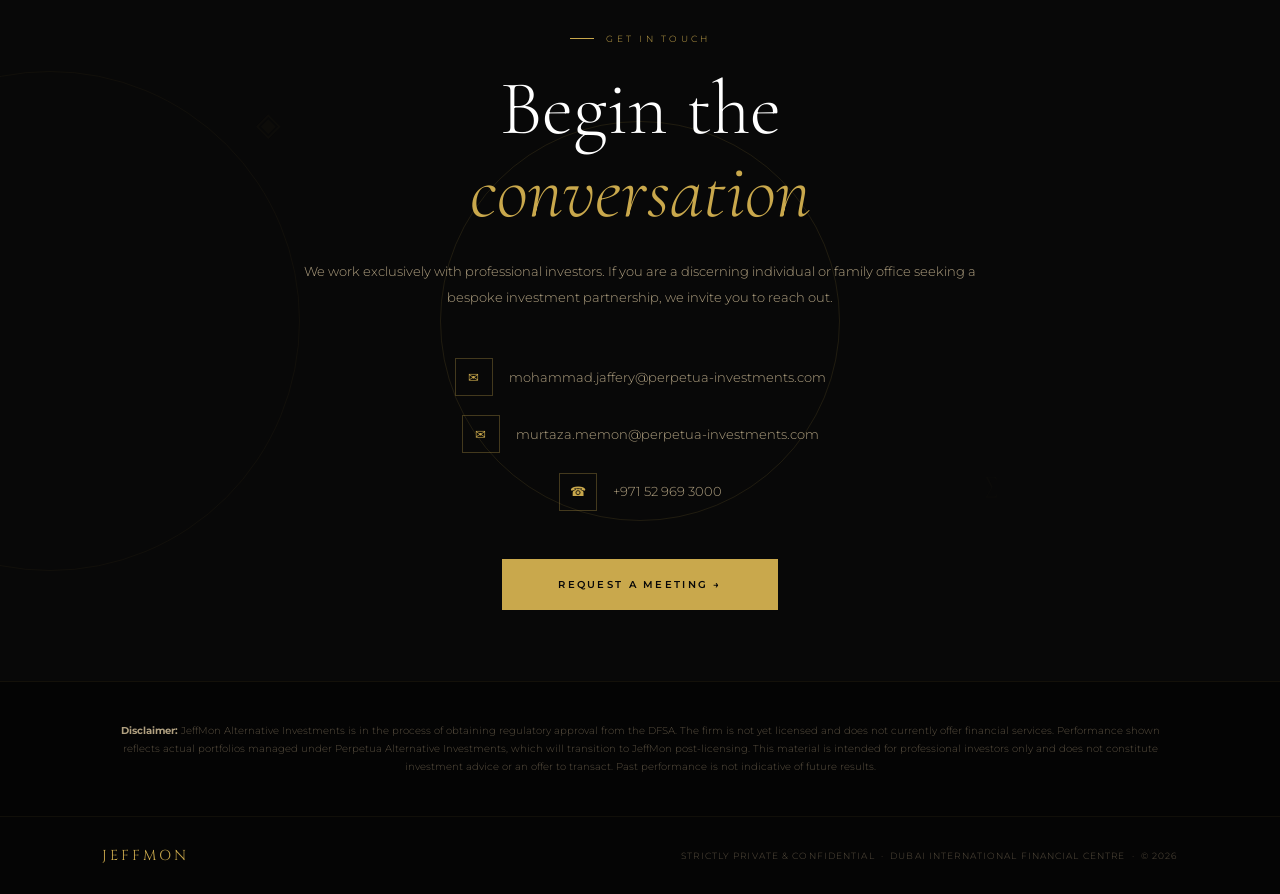
==== commit 6710beae: "main website_activated" ====
--- a/index.html
+++ b/index.html
@@ -3,345 +3,460 @@
 <head>
   <meta charset="UTF-8">
   <meta name="viewport" content="width=device-width, initial-scale=1.0">
-  <title>Under Maintenance — JeffMon Alternative Investments</title>
+  <title>JeffMon Alternative Investments</title>
+
+  <link rel="icon" type="image/x-icon" href="assets/favicon.ico">
+  <link rel="icon" type="image/png" sizes="16x16" href="assets/favicon-16x16.png">
+  <link rel="icon" type="image/png" sizes="32x32" href="assets/favicon-32x32.png">
+  <link rel="icon" type="image/png" sizes="192x192" href="assets/favicon-192x192.png">
+  <link rel="icon" type="image/png" sizes="512x512" href="assets/favicon-512x512.png">
+  <link rel="apple-touch-icon" href="assets/apple-touch-icon.png">
+  
   <link rel="preconnect" href="https://fonts.googleapis.com">
-  <link href="https://fonts.googleapis.com/css2?family=Cormorant+Garamond:ital,wght@0,200;0,300;0,400;1,200;1,300;1,400&family=Cinzel:wght@400;600&family=Montserrat:wght@200;300;400;500&display=swap" rel="stylesheet">
-
-  <style>
-    /* ── RESET & ROOT ── */
-    *, *::before, *::after { box-sizing: border-box; margin: 0; padding: 0; }
-
-    :root {
-      --black:   #080808;
-      --black2:  #0f0f0f;
-      --black3:  #161616;
-      --gold:    #c9a84c;
-      --gold2:   #e8c96a;
-      --cream:   #f0e6cc;
-      --cream2:  #b0a080;
-      --muted:   #5a5040;
-      --white:   #ffffff;
-    }
-
-    html, body {
-      height: 100%;
-      background: var(--black);
-      color: var(--cream);
-      font-family: 'Montserrat', sans-serif;
-      font-weight: 300;
-      overflow: hidden;
-      cursor: none;
-    }
-
-    /* ── CUSTOM CURSOR ── */
-    #cursor {
-      position: fixed; width: 8px; height: 8px;
-      background: var(--gold); border-radius: 50%;
-      pointer-events: none; z-index: 9999;
-      transform: translate(-50%, -50%);
-      transition: transform 0.12s, width 0.3s, height 0.3s;
-    }
-    #cursor-ring {
-      position: fixed; width: 34px; height: 34px;
-      border: 1px solid rgba(201,168,76,0.45); border-radius: 50%;
-      pointer-events: none; z-index: 9998;
-      transform: translate(-50%, -50%);
-      transition: width 0.3s, height 0.3s;
-    }
-
-    /* ── NOISE GRAIN ── */
-    body::before {
-      content: '';
-      position: fixed; inset: 0;
-      background-image: url("data:image/svg+xml,%3Csvg viewBox='0 0 256 256' xmlns='http://www.w3.org/2000/svg'%3E%3Cfilter id='n'%3E%3CfeTurbulence type='fractalNoise' baseFrequency='0.9' numOctaves='4' stitchTiles='stitch'/%3E%3C/filter%3E%3Crect width='100%25' height='100%25' filter='url(%23n)' opacity='1'/%3E%3C/svg%3E");
-      opacity: 0.022; pointer-events: none; z-index: 9000;
-    }
-
-    /* ── BACKGROUND LAYERS ── */
-    .bg-radial {
-      position: fixed; inset: 0; pointer-events: none;
-      background:
-        radial-gradient(ellipse 70% 60% at 50% 50%, rgba(201,168,76,0.045) 0%, transparent 65%),
-        radial-gradient(ellipse 40% 40% at 15% 85%, rgba(201,168,76,0.02) 0%, transparent 55%),
-        radial-gradient(ellipse 30% 30% at 85% 15%, rgba(201,168,76,0.015) 0%, transparent 50%);
-    }
-
-    /* ── ROTATING RINGS ── */
-    .ring {
-      position: fixed; border-radius: 50%;
-      border: 1px solid rgba(201,168,76,0.07);
-      top: 50%; left: 50%;
-      pointer-events: none;
-    }
-    .ring-1 { width: 800px; height: 800px; margin: -400px 0 0 -400px; animation: spin 70s linear infinite; }
-    .ring-2 { width: 560px; height: 560px; margin: -280px 0 0 -280px; animation: spin 45s linear infinite reverse; border-style: dashed; border-color: rgba(201,168,76,0.05); }
-    .ring-3 { width: 340px; height: 340px; margin: -170px 0 0 -170px; animation: spin 28s linear infinite; }
-
-    /* ── CORNER BRACKETS ── */
-    .corner {
-      position: fixed; width: 44px; height: 44px;
-      opacity: 0; animation: fadeUp 1s 1.1s ease forwards;
-    }
-    .c-tl { top: 1.8rem; left: 1.8rem; border-top: 1px solid rgba(201,168,76,0.35); border-left: 1px solid rgba(201,168,76,0.35); }
-    .c-tr { top: 1.8rem; right: 1.8rem; border-top: 1px solid rgba(201,168,76,0.35); border-right: 1px solid rgba(201,168,76,0.35); }
-    .c-bl { bottom: 1.8rem; left: 1.8rem; border-bottom: 1px solid rgba(201,168,76,0.35); border-left: 1px solid rgba(201,168,76,0.35); }
-    .c-br { bottom: 1.8rem; right: 1.8rem; border-bottom: 1px solid rgba(201,168,76,0.35); border-right: 1px solid rgba(201,168,76,0.35); }
-
-    /* ── LOGO ── */
-    .logo {
-      position: fixed; top: 2rem; left: 50%; transform: translateX(-50%);
-      font-family: 'Cinzel', serif;
-      font-size: 0.82rem; letter-spacing: 0.35em; text-transform: uppercase;
-      color: var(--gold); text-decoration: none;
-      opacity: 0; animation: fadeDown 0.9s 0.2s ease forwards;
-      white-space: nowrap;
-    }
-
-    /* ── MAIN WRAPPER ── */
-    .wrapper {
-      position: relative; z-index: 10;
-      height: 100vh;
-      display: flex; flex-direction: column;
-      align-items: center; justify-content: center;
-      text-align: center;
-      padding: 2rem;
-      gap: 0;
-    }
-
-    /* ── SYMBOL ── */
-    .symbol {
-      font-family: 'Cormorant Garamond', serif;
-      font-size: 1.4rem; color: rgba(201,168,76,0.5);
-      letter-spacing: 0.3em;
-      margin-bottom: 1.8rem;
-      opacity: 0; animation: fadeUp 0.9s 0.35s ease forwards;
-    }
-
-    /* ── EYEBROW ── */
-    .eyebrow {
-      display: flex; align-items: center; justify-content: center; gap: 1rem;
-      font-size: 0.55rem; letter-spacing: 0.4em; text-transform: uppercase;
-      color: var(--gold); margin-bottom: 1.6rem;
-      opacity: 0; animation: fadeUp 0.9s 0.45s ease forwards;
-    }
-    .eyebrow::before, .eyebrow::after {
-      content: ''; display: block; width: 28px; height: 1px; background: var(--gold);
-    }
-
-    /* ── MAIN HEADING ── */
-    .heading {
-      font-family: 'Cormorant Garamond', serif;
-      font-size: clamp(2.4rem, 5.5vw, 5rem);
-      font-weight: 200; line-height: 1.1; color: var(--white);
-      margin-bottom: 0.5rem;
-      opacity: 0; animation: fadeUp 0.9s 0.55s ease forwards;
-    }
-    .heading em { font-style: italic; color: var(--gold); }
-
-    /* ── SUBHEADING ── */
-    .subheading {
-      font-family: 'Cormorant Garamond', serif;
-      font-size: clamp(1.2rem, 2.5vw, 2rem);
-      font-weight: 200; font-style: italic;
-      color: var(--cream2); margin-bottom: 2.2rem;
-      opacity: 0; animation: fadeUp 0.9s 0.62s ease forwards;
-    }
-
-    /* ── GOLD LINE ── */
-    .gold-line {
-      width: 60px; height: 1px;
-      background: linear-gradient(90deg, transparent, var(--gold), transparent);
-      margin: 0 auto 2.2rem;
-      opacity: 0; animation: fadeUp 0.9s 0.68s ease forwards;
-    }
-
-    /* ── BODY TEXT ── */
-    .body-text {
-      font-size: 0.8rem; line-height: 2; color: var(--cream2);
-      max-width: 460px; margin: 0 auto 2.8rem;
-      opacity: 0; animation: fadeUp 0.9s 0.75s ease forwards;
-    }
-
-    /* ── PROGRESS BAR ── */
-    .progress-wrap {
-      width: 260px; margin: 0 auto 2.8rem;
-      opacity: 0; animation: fadeUp 0.9s 0.82s ease forwards;
-    }
-    .progress-label {
-      display: flex; justify-content: space-between;
-      font-size: 0.55rem; letter-spacing: 0.18em; text-transform: uppercase;
-      color: var(--muted); margin-bottom: 0.6rem;
-    }
-    .progress-label span { color: var(--gold); }
-    .progress-track {
-      width: 100%; height: 1px;
-      background: rgba(201,168,76,0.15);
-      position: relative; overflow: hidden;
-    }
-    .progress-fill {
-      position: absolute; top: 0; left: 0;
-      height: 100%; width: 0;
-      background: linear-gradient(90deg, var(--gold), var(--gold2));
-      animation: fillBar 2.5s 1.2s cubic-bezier(0.4, 0, 0.2, 1) forwards;
-    }
-    .progress-glow {
-      position: absolute; top: -1px; right: 0;
-      width: 12px; height: 3px;
-      background: var(--gold2);
-      filter: blur(3px);
-      animation: fillBar 2.5s 1.2s cubic-bezier(0.4, 0, 0.2, 1) forwards;
-    }
-
-    /* ── CTA ── */
-    .cta {
-      display: inline-flex; align-items: center; gap: 1rem;
-      padding: 1rem 2.5rem;
-      border: 1px solid var(--gold);
-      color: var(--gold); text-decoration: none;
-      font-size: 0.6rem; letter-spacing: 0.25em; text-transform: uppercase;
-      transition: background 0.35s, color 0.35s;
-      opacity: 0; animation: fadeUp 0.9s 0.9s ease forwards;
-    }
-    .cta:hover { background: var(--gold); color: var(--black); }
-    .cta::after { content: '→'; transition: transform 0.3s; }
-    .cta:hover::after { transform: translateX(5px); }
-
-    /* ── FOOTER ── */
-    .foot {
-      position: fixed; bottom: 2rem; left: 50%; transform: translateX(-50%);
-      font-size: 0.52rem; letter-spacing: 0.18em; text-transform: uppercase;
-      color: var(--muted); white-space: nowrap;
-      opacity: 0; animation: fadeUp 0.9s 1.1s ease forwards;
-    }
-
-    /* ── KEYFRAMES ── */
-    @keyframes fadeUp   { from { opacity:0; transform:translateY(18px); } to { opacity:1; transform:translateY(0); } }
-    @keyframes fadeDown { from { opacity:0; transform:translateX(-50%) translateY(-14px); } to { opacity:1; transform:translateX(-50%) translateY(0); } }
-    @keyframes spin     { from { transform:rotate(0deg); } to { transform:rotate(360deg); } }
-    @keyframes fillBar  { from { width:0; } to { width: 78%; } }
-
-    /* ── RESPONSIVE ── */
-    @media (max-width: 600px) {
-      .ring-1, .ring-2, .ring-3 { display: none; }
-      html, body { overflow: auto; }
-      .wrapper { height: auto; min-height: 100vh; padding: 6rem 1.5rem 4rem; }
-    }
-  </style>
+  <link href="https://fonts.googleapis.com/css2?family=Cormorant+Garamond:ital,wght@0,200;0,300;0,400;0,600;1,200;1,300;1,400&family=Cinzel:wght@400;600&family=Montserrat:wght@200;300;400;500&display=swap" rel="stylesheet">
+  <link rel="stylesheet" href="styles.css">
 </head>
 <body>
 
-  <!-- Cursor -->
-  <div id="cursor"></div>
-  <div id="cursor-ring"></div>
-
-  <!-- Background -->
-  <div class="bg-radial"></div>
-  <div class="ring ring-1"></div>
-  <div class="ring ring-2"></div>
-  <div class="ring ring-3"></div>
-
-  <!-- Corner brackets -->
-  <div class="corner c-tl"></div>
-  <div class="corner c-tr"></div>
-  <div class="corner c-bl"></div>
-  <div class="corner c-br"></div>
-
-  <!-- Logo -->
-  <a href="/" class="logo">JeffMon Alternative Investments</a>
-
-  <!-- Main content -->
-  <div class="wrapper">
-
-    <div class="symbol">◈</div>
-
-    <div class="eyebrow">Scheduled Maintenance</div>
-
-    <h1 class="heading">
-      We'll be back<br>
-      <em>shortly</em>
+<!-- Custom cursor -->
+<div id="cursor"></div>
+<div id="cursor-ring"></div>
+
+<!-- NAV -->
+<nav id="navbar">
+  <a href="#s0" class="nav-logo">JeffMon</a>
+  <ul class="nav-links">
+    <li><a href="#s1">Briefing</a></li>
+    <li><a href="#s2">Universe</a></li>
+    <li><a href="#s3">About</a></li>
+    <li><a href="#s4">Philosophy</a></li>
+    <li><a href="#s5">Methodology</a></li>
+    <li><a href="#s6">Performance</a></li>
+    <li><a href="#s7">Team</a></li>
+    <li><a href="#s8">Contact</a></li>
+  </ul>
+</nav>
+
+<!-- SCROLL COUNTER -->
+<div class="scroll-counter"><span id="sc-num">01</span> / 09</div>
+
+<!-- ════════════════════════════════════════
+     S0 — HERO
+════════════════════════════════════════ -->
+<section id="s0" class="panel">
+
+  <!-- Decorative background elements -->
+  <div class="deco deco-text"   style="right:-5vw;top:50%;transform:translateY(-50%)">JM</div>
+  <div class="deco deco-circle" style="width:600px;height:600px;right:-200px;top:50%;transform:translateY(-50%);animation:rotateSlow 40s linear infinite"></div>
+  <div class="deco deco-circle" style="width:350px;height:350px;right:50px;top:50%;transform:translateY(-50%);animation:rotateSlow 25s linear infinite reverse"></div>
+  <div class="deco deco-symbol" style="top:20%;left:50%;font-size:1.5rem">◈</div>
+  <div class="deco deco-symbol" style="bottom:30%;left:45%;font-size:1rem">∑</div>
+  <div class="deco deco-line"   style="height:180px;right:35%;top:10%"></div>
+  <div class="deco deco-dots"   style="bottom:15%;left:4vw">
+    <div class="deco-dot"></div><div class="deco-dot"></div><div class="deco-dot"></div>
+    <div class="deco-dot"></div><div class="deco-dot"></div><div class="deco-dot"></div>
+    <div class="deco-dot"></div><div class="deco-dot"></div><div class="deco-dot"></div>
+    <div class="deco-dot"></div><div class="deco-dot"></div><div class="deco-dot"></div>
+  </div>
+
+  <div class="hero-content">
+    <div class="hero-eyebrow">Dubai International Financial Centre</div>
+    <h1 class="hero-h1">
+      Invest in your<br>
+      <em>future</em>
+      <span class="line2">with confidence</span>
     </h1>
-    <p class="subheading">Something exceptional is being prepared.</p>
-
-    <div class="gold-line"></div>
-
-    <p class="body-text">
-      Our platform is currently undergoing scheduled maintenance
-      to bring you an elevated experience. Our investment strategies
-      and client services remain fully operational during this time.
+    <p class="hero-sub">
+      Bespoke discretionary and advisory investment strategies across global markets —
+      built for discerning individuals and family offices.
     </p>
-
-    <div class="progress-wrap">
-      <div class="progress-label">
-        <span>Progress</span>
-        <span id="pct">0%</span>
-      </div>
-      <div class="progress-track">
-        <div class="progress-fill"></div>
-        <div class="progress-glow"></div>
-      </div>
-    </div>
-
-    <a href="mailto:mohammad.jaffery@perpetua-investments.com" class="cta">
-      Contact Our Team
+    <a href="#s1" class="hero-cta">Discover Our Approach</a>
+  </div>
+
+  <div class="hero-stats">
+    <div>
+      <span class="h-stat-num">20.4%</span>
+      <span class="h-stat-label">CY 2025 Return</span>
+    </div>
+    <div>
+      <span class="h-stat-num">&gt;2</span>
+      <span class="h-stat-label">Sharpe Ratio</span>
+    </div>
+    <div>
+      <span class="h-stat-num">20+</span>
+      <span class="h-stat-label">Yrs Experience</span>
+    </div>
+  </div>
+
+  <div class="scroll-cue">
+    <div class="scroll-line"></div>
+    scroll to explore
+  </div>
+</section>
+
+<!-- ════════════════════════════════════════
+     S1 — DAILY BRIEFING
+════════════════════════════════════════ -->
+<section id="s1" class="panel">
+  <div class="deco deco-text" style="right:-4vw;top:50%;transform:translateY(-50%)">01</div>
+  <div class="brief-wrap">
+    <div class="reveal">
+      <div class="section-tag">Daily Intelligence</div>
+      <h2 class="section-h">Market <em>Briefing</em> — 3 March 2026</h2>
+    </div>
+    <div class="analysis-box reveal">
+      <div class="analysis-label">◈ &nbsp; JeffMon AI Analysis</div>
+      <div class="analysis-text" id="analysis-text"></div>
+    </div>
+    <div class="articles-grid reveal" id="articles-grid"></div>
+    <p style="font-size:0.6rem;color:var(--muted);margin-top:1.5rem;text-align:center;font-style:italic">
+      Market data sourced from Yahoo Finance, CNBC and Bloomberg. Refreshes at 07:00 &amp; 19:00 GST.
+    </p>
+  </div>
+</section>
+
+<!-- ════════════════════════════════════════
+     S2 — STOCKS / MAG 7
+════════════════════════════════════════ -->
+<section id="s2" class="panel">
+  <div class="deco deco-text" style="left:-4vw;top:50%;transform:translateY(-50%)">02</div>
+  <div class="stocks-wrap">
+    <div class="reveal">
+      <div class="section-tag">Stock Universe</div>
+      <h2 class="section-h">Magnificent <em>Seven</em> — Live Coverage</h2>
+      <p class="section-p" style="max-width:580px">
+        High-conviction positions in the world's most transformative technology companies.
+        Prices update every 60 seconds during market hours.
+      </p>
+    </div>
+    <div class="stocks-meta-row reveal">
+      <div class="live-badge"><div class="live-dot"></div> Live Market Data</div>
+      <span style="font-size:0.6rem;color:var(--muted)" id="stock-time">Fetching...</span>
+    </div>
+    <div style="overflow-x:auto" class="reveal">
+      <table class="s-table">
+        <thead>
+          <tr>
+            <th>Company</th>
+            <th>Ticker</th>
+            <th>Price (USD)</th>
+            <th>Day Change</th>
+            <th>Market Cap</th>
+            <th>P/E Ratio</th>
+            <th>Conviction</th>
+          </tr>
+        </thead>
+        <tbody id="stock-tbody">
+          <tr>
+            <td colspan="7" style="padding:3rem;text-align:center;color:var(--muted);font-size:0.75rem">
+              Loading live market data...
+            </td>
+          </tr>
+        </tbody>
+      </table>
+    </div>
+  </div>
+</section>
+
+<!-- ════════════════════════════════════════
+     S3 — ABOUT
+════════════════════════════════════════ -->
+<section id="s3" class="panel">
+  <div class="deco deco-circle" style="width:500px;height:500px;left:-200px;top:50%;transform:translateY(-50%);opacity:0.4"></div>
+  <div class="about-grid">
+    <div class="about-left reveal-left">
+      <span class="big-num">03</span>
+      <div class="section-tag">About Us</div>
+      <h2 class="section-h">A boutique built<br>for <em>exceptional</em> clients</h2>
+      <div class="gold-divider"></div>
+      <p class="section-p">
+        JeffMon Alternative Investments is a Dubai-based asset management firm founded by
+        Mohammad Ali Jaffery and Murtaza Memon, CFA, built to deliver bespoke discretionary
+        and advisory investment strategies across global markets.
+      </p>
+      <p class="section-p">
+        We work with discerning individuals and family offices who want more than off-the-shelf
+        solutions. Portfolios aren't slotted into risk buckets — they are built from scratch,
+        shaped by research, tailored to each client's goals.
+      </p>
+    </div>
+    <div class="about-right reveal-right">
+      <div class="pillar-list">
+        <div class="pillar">
+          <div class="pillar-t">Tailored &amp; Flexible</div>
+          <div class="pillar-d">Bespoke portfolios designed from scratch to match your objectives and risk profile — with tactical flexibility to scale exposure as markets shift.</div>
+        </div>
+        <div class="pillar">
+          <div class="pillar-t">Selective Conviction</div>
+          <div class="pillar-d">Selectivity over diversification: we focus capital on our highest-conviction opportunities across global equities, bonds, and commodities.</div>
+        </div>
+        <div class="pillar">
+          <div class="pillar-t">Aligned &amp; Informed</div>
+          <div class="pillar-d">Clients retain full custody and access to their advisor and research. No product push — just independent advice built around your goals.</div>
+        </div>
+        <div class="pillar">
+          <div class="pillar-t">Macro-Informed, Fundamentally Selective</div>
+          <div class="pillar-d">We research and identify strategic themes early — selecting the companies best positioned to win within them. Proactive, not reactive.</div>
+        </div>
+      </div>
+    </div>
+  </div>
+</section>
+
+<!-- ════════════════════════════════════════
+     S4 — PHILOSOPHY
+════════════════════════════════════════ -->
+<section id="s4" class="panel">
+  <div class="philosophy-wrap">
+    <div class="section-tag reveal" style="justify-content:center;margin-bottom:1.5rem">
+      Our Philosophy
+    </div>
+    <h2 class="phil-title reveal">Anticipate. <em>Balance.</em> Select.</h2>
+    <div class="phil-grid reveal">
+      <div class="phil-card">
+        <span class="phil-num">I</span>
+        <div class="phil-t">Anticipate, Don't React</div>
+        <div class="phil-d">Proactive strategies looking 2–3 years ahead allow us to stay ahead of market changes and seize opportunities before consensus catches up.</div>
+      </div>
+      <div class="phil-card">
+        <span class="phil-num">II</span>
+        <div class="phil-t">Balance is Key</div>
+        <div class="phil-d">We combine gold, high-quality equities, fixed income, and tactical cash to both protect and grow capital across all market regimes.</div>
+      </div>
+      <div class="phil-card">
+        <span class="phil-num">III</span>
+        <div class="phil-t">Macro-Informed Selection</div>
+        <div class="phil-d">We identify strategic themes early and select the companies best positioned to win within them — conviction backed by rigorous bottom-up research.</div>
+      </div>
+    </div>
+  </div>
+</section>
+
+<!-- ════════════════════════════════════════
+     S5 — METHODOLOGY
+════════════════════════════════════════ -->
+<section id="s5" class="panel">
+  <div class="deco deco-text" style="right:-4vw;bottom:-5rem;font-size:clamp(5rem,15vw,18rem)">05</div>
+  <div class="method-wrap">
+    <div class="method-header reveal">
+      <div class="section-tag">Investment Process</div>
+      <h2 class="section-h" style="max-width:600px">From macro to <em>conviction</em> — our six-step framework</h2>
+    </div>
+    <div class="method-steps">
+      <div class="m-step reveal">
+        <div class="m-step-num">01</div>
+        <div class="m-step-body">
+          <div class="m-step-t">Determine Economic Trends</div>
+          <div class="m-step-d">The investment team first meets to analyse the macro-economical situation and determine relevant market trends, positioning 2–3 years ahead of consensus.</div>
+        </div>
+      </div>
+      <div class="m-step reveal">
+        <div class="m-step-num">02</div>
+        <div class="m-step-body">
+          <div class="m-step-t">Asset Allocation Decisions</div>
+          <div class="m-step-d">Based on the macro environment, we decide asset allocation across asset classes, geographies and sectors with secular tailwinds.</div>
+        </div>
+      </div>
+      <div class="m-step reveal">
+        <div class="m-step-num">03</div>
+        <div class="m-step-body">
+          <div class="m-step-t">Screening Process</div>
+          <div class="m-step-d">Once sectors are identified, rigorous fundamental research begins to screen and select potential winners within each sector.</div>
+        </div>
+      </div>
+      <div class="m-step reveal">
+        <div class="m-step-num">04</div>
+        <div class="m-step-body">
+          <div class="m-step-t">Evaluate Company Fundamentals</div>
+          <div class="m-step-d">Our research team analyses company financials, 10-Ks, 10-Qs, and earnings calls to understand the direction of each company.</div>
+        </div>
+      </div>
+      <div class="m-step reveal">
+        <div class="m-step-num">05</div>
+        <div class="m-step-body">
+          <div class="m-step-t">Create Proprietary Model</div>
+          <div class="m-step-d">Analysts create a proprietary model for each company to forecast its performance and perform detailed valuation exercises.</div>
+        </div>
+      </div>
+      <div class="m-step reveal">
+        <div class="m-step-num">06</div>
+        <div class="m-step-body">
+          <div class="m-step-t">Final Selection &amp; Decision</div>
+          <div class="m-step-d">Final selection is presented to the investment committee where the thesis and financials undergo a rigorous vetting process before capital is deployed.</div>
+        </div>
+      </div>
+    </div>
+  </div>
+</section>
+
+<!-- ════════════════════════════════════════
+     S6 — PERFORMANCE
+════════════════════════════════════════ -->
+<section id="s6" class="panel">
+  <div class="deco deco-text" style="left:-4vw;top:50%;transform:translateY(-50%)">06</div>
+  <div class="perf-wrap">
+    <div class="reveal">
+      <div class="section-tag">Track Record</div>
+      <h2 class="section-h">Stability, resilience<br>and <em>steady growth</em></h2>
+    </div>
+    <div class="perf-hero-row reveal">
+      <div class="perf-hero-box">
+        <span class="perf-big">20.4%</span>
+        <span class="perf-lbl">CY 2025 Return (TW)</span>
+        <div class="perf-note">Conservative portfolio</div>
+      </div>
+      <div class="perf-hero-box">
+        <span class="perf-big">&gt;2</span>
+        <span class="perf-lbl">Sharpe Ratio</span>
+        <div class="perf-note">High returns, low volatility</div>
+      </div>
+      <div class="perf-hero-box">
+        <span class="perf-big">-0.69%</span>
+        <span class="perf-lbl">Max Monthly Drawdown</span>
+        <div class="perf-note">vs -5.8% S&amp;P 500 (Mar 2025)</div>
+      </div>
+    </div>
+    <div class="reveal" style="overflow-x:auto">
+      <p style="font-size:0.78rem;color:var(--cream2);margin-bottom:1.5rem;line-height:1.9;max-width:700px">
+        Our investment management team's heritage at Vitality Capital — consistently outperforming
+        major global indices, including posting <strong style="color:var(--gold)">+11%</strong>
+        when the Nasdaq fell -33% in 2022.
+      </p>
+      <table class="v-table">
+        <thead>
+          <tr>
+            <th>Year</th>
+            <th>Vitality Capital</th>
+            <th>Nasdaq</th>
+            <th>S&amp;P 500</th>
+            <th>Dow Jones</th>
+            <th>Russell 2000</th>
+            <th>MSCI World</th>
+          </tr>
+        </thead>
+        <tbody>
+          <tr><td>2019*</td><td class="v-gold">11%</td><td>16%</td><td>14%</td><td>10%</td><td>8%</td><td>12%</td></tr>
+          <tr><td>2020</td><td class="v-gold">77%</td><td class="v-green">44%</td><td class="v-green">16%</td><td class="v-green">7%</td><td class="v-green">18%</td><td class="v-green">14%</td></tr>
+          <tr><td>2021</td><td class="v-gold">18%</td><td>21%</td><td>27%</td><td>19%</td><td>14%</td><td>20%</td></tr>
+          <tr><td>2022</td><td class="v-gold">+11%</td><td class="v-red">-33%</td><td class="v-red">-19%</td><td class="v-red">-9%</td><td class="v-red">-22%</td><td class="v-red">-20%</td></tr>
+        </tbody>
+      </table>
+      <p style="font-size:0.62rem;color:var(--muted);margin-top:1.2rem;font-style:italic;text-align:center">
+        * 2019 partial year. Performance reflects actual portfolios managed under Vitality Capital New York / Perpetua Alternative Investments.
+      </p>
+    </div>
+  </div>
+</section>
+
+<!-- ════════════════════════════════════════
+     S7 — TEAM
+════════════════════════════════════════ -->
+<section id="s7" class="panel">
+  <div class="deco deco-text" style="right:-4vw;top:50%;transform:translateY(-50%)">07</div>
+  <div class="team-wrap">
+    <div class="reveal">
+      <div class="section-tag">Our People</div>
+      <h2 class="section-h">Led by <em>experienced</em><br>professionals</h2>
+    </div>
+    <div class="team-sub-label">Management Team</div>
+    <div class="team-grid-3 reveal">
+      <div class="t-card">
+        <div class="t-av">MJ</div>
+        <div class="t-name">Mohammad Ali Jaffery</div>
+        <div class="t-role">Chief Executive Officer</div>
+        <div class="t-exp">20+ years · Pakistan</div>
+        <div class="t-bio">Over 20 years of wealth management and private banking at ABN AMRO, Citibank N.A., and Royal Bank of Scotland. Co-founded Perpetua Wealth in DIFC Dubai. BSc (Hons) from the London School of Economics.</div>
+      </div>
+      <div class="t-card">
+        <div class="t-av">MM</div>
+        <div class="t-name">Murtaza Memon, CFA</div>
+        <div class="t-role">Chief Investment Officer</div>
+        <div class="t-exp">20+ years · United Kingdom</div>
+        <div class="t-bio">Founding member of Vitality Capital New York. CFA Charterholder, MBA from IBA Karachi. Director of Manba Capital Ltd (UK). Deep expertise in high-conviction global equities research.</div>
+      </div>
+      <div class="t-card">
+        <div class="t-av">AS</div>
+        <div class="t-name">Aleyeldin Shaaban</div>
+        <div class="t-role">Senior Executive Officer</div>
+        <div class="t-exp">25+ years · Egypt</div>
+        <div class="t-bio">Founder of Capricorns Consultancy UAE. 26+ years of Institutional, Corporate and Investment Banking at Mashreq Bank, ADCB, and HSBC across Egypt, UAE, Qatar and KSA.</div>
+      </div>
+    </div>
+    <div class="team-sub-label">Non-Executive Directors</div>
+    <div class="team-grid-2 reveal">
+      <div class="t-card">
+        <div class="t-av">KM</div>
+        <div class="t-name">Khaled Abdel Majeed</div>
+        <div class="t-role">Non-Executive Director</div>
+        <div class="t-exp">30+ years · MENA Markets</div>
+        <div class="t-bio">Founded MENA Capital hedge fund ($500M+ AUM). Former CIO at EFG Hermes Asset Management. Columbia MBA. Boards include Lundy Private Credit and Jordan International Insurance.</div>
+      </div>
+      <div class="t-card">
+        <div class="t-av">SB</div>
+        <div class="t-name">Siddik Bakir</div>
+        <div class="t-role">Non-Executive Director</div>
+        <div class="t-exp">20+ years · Energy Strategy</div>
+        <div class="t-bio">CEO of Majlis Energy Advisory. Former Director of Oil Strategy at Saudi Ministry of Energy and Saudi Aramco expert. Oxford graduate. Two decades at the intersection of energy economics and geopolitics.</div>
+      </div>
+    </div>
+  </div>
+</section>
+
+<!-- ════════════════════════════════════════
+     S8 — CONTACT
+════════════════════════════════════════ -->
+<section id="s8" class="panel">
+  <div class="deco deco-circle" style="width:500px;height:500px;left:-200px;top:50%;transform:translateY(-50%);opacity:0.4"></div>
+  <div class="deco deco-circle" style="width:400px;height:400px;left:50%;top:50%;transform:translate(-50%,-50%)"></div>
+  <div class="deco deco-symbol" style="top:20%;left:20%;font-size:2rem;opacity:0.2">◈</div>
+  <div class="deco deco-symbol" style="bottom:25%;right:22%;font-size:1.5rem;opacity:0.15">∑</div>
+  <div class="contact-wrap reveal">
+    <div class="section-tag" style="justify-content:center">Get In Touch</div>
+    <h2 class="contact-h">Begin the<br><em>conversation</em></h2>
+    <p class="contact-sub">
+      We work exclusively with professional investors. If you are a discerning individual
+      or family office seeking a bespoke investment partnership, we invite you to reach out.
+    </p>
+    <div class="contact-items">
+      <div class="contact-item">
+        <div class="c-icon">✉</div>
+        <a href="mailto:mohammad.jaffery@perpetua-investments.com" class="c-link">
+          mohammad.jaffery@perpetua-investments.com
+        </a>
+      </div>
+      <div class="contact-item">
+        <div class="c-icon">✉</div>
+        <a href="mailto:murtaza.memon@perpetua-investments.com" class="c-link">
+          murtaza.memon@perpetua-investments.com
+        </a>
+      </div>
+      <div class="contact-item">
+        <div class="c-icon">☎</div>
+        <span>+971 52 969 3000</span>
+      </div>
+    </div>
+    <a href="mailto:mohammad.jaffery@perpetua-investments.com" class="contact-cta">
+      Request a Meeting →
     </a>
-
-  </div>
-
-  <!-- Footer -->
-  <div class="foot">
-    Dubai International Financial Centre &nbsp;·&nbsp; © 2026 JeffMon
-  </div>
-
-  <script>
-    // ── CUSTOM CURSOR ──
-    const cur  = document.getElementById('cursor');
-    const ring = document.getElementById('cursor-ring');
-    let mx = 0, my = 0, rx = 0, ry = 0;
-
-    document.addEventListener('mousemove', e => {
-      mx = e.clientX; my = e.clientY;
-      cur.style.left = mx + 'px';
-      cur.style.top  = my + 'px';
-    });
-
-    (function loop() {
-      rx += (mx - rx) * 0.1;
-      ry += (my - ry) * 0.1;
-      ring.style.left = rx + 'px';
-      ring.style.top  = ry + 'px';
-      requestAnimationFrame(loop);
-    })();
-
-    document.querySelectorAll('a').forEach(el => {
-      el.addEventListener('mouseenter', () => {
-        cur.style.transform  = 'translate(-50%,-50%) scale(2.5)';
-        ring.style.width     = '56px';
-        ring.style.height    = '56px';
-      });
-      el.addEventListener('mouseleave', () => {
-        cur.style.transform  = 'translate(-50%,-50%) scale(1)';
-        ring.style.width     = '34px';
-        ring.style.height    = '34px';
-      });
-    });
-
-    // ── PROGRESS COUNTER ──
-    const pctEl = document.getElementById('pct');
-    const target = 78;
-    let current = 0;
-    const delay = 1200; // match CSS animation delay
-    setTimeout(() => {
-      const duration = 2500;
-      const steps    = 60;
-      const interval = duration / steps;
-      const increment = target / steps;
-      const timer = setInterval(() => {
-        current = Math.min(current + increment, target);
-        pctEl.textContent = Math.round(current) + '%';
-        if (current >= target) clearInterval(timer);
-      }, interval);
-    }, delay);
-  </script>
-
+  </div>
+</section>
+
+<!-- DISCLAIMER -->
+<div class="disclaimer">
+  <strong style="color:var(--cream2)">Disclaimer:</strong> JeffMon Alternative Investments is in the
+  process of obtaining regulatory approval from the DFSA. The firm is not yet licensed and does not
+  currently offer financial services. Performance shown reflects actual portfolios managed under Perpetua
+  Alternative Investments, which will transition to JeffMon post-licensing. This material is intended for
+  professional investors only and does not constitute investment advice or an offer to transact.
+  Past performance is not indicative of future results.
+</div>
+
+<!-- FOOTER -->
+<footer>
+  <div class="f-logo">JEFFMON</div>
+  <div class="f-copy">STRICTLY PRIVATE &amp; CONFIDENTIAL &nbsp;·&nbsp; DUBAI INTERNATIONAL FINANCIAL CENTRE &nbsp;·&nbsp; © 2026</div>
+</footer>
+
+<script src="main.js"></script>
 </body>
 </html>
--- a/styles.css
+++ b/styles.css
@@ -0,0 +1,581 @@
+*,*::before,*::after { box-sizing: border-box; margin: 0; padding: 0; }
+
+:root {
+  --black:  #080808;
+  --black2: #0f0f0f;
+  --black3: #161616;
+  --gold:   #c9a84c;
+  --gold2:  #e8c96a;
+  --gold3:  #8a6020;
+  --gold4:  rgba(201,168,76,0.08);
+  --cream:  #f0e6cc;
+  --cream2: #b0a080;
+  --muted:  #5a5040;
+  --white:  #ffffff;
+}
+
+html { scroll-behavior: smooth; overflow-x: hidden; }
+
+body {
+  background: var(--black);
+  color: var(--cream);
+  font-family: 'Montserrat', sans-serif;
+  font-weight: 300;
+  cursor: none;
+  overflow-x: hidden;
+}
+
+/* ── CUSTOM CURSOR ── */
+#cursor {
+  position: fixed; width: 8px; height: 8px;
+  background: var(--gold); border-radius: 50%;
+  pointer-events: none; z-index: 9999;
+  transform: translate(-50%,-50%);
+  transition: transform 0.1s, width 0.3s, height 0.3s, background 0.3s;
+}
+#cursor-ring {
+  position: fixed; width: 36px; height: 36px;
+  border: 1px solid rgba(201,168,76,0.5); border-radius: 50%;
+  pointer-events: none; z-index: 9998;
+  transform: translate(-50%,-50%);
+  transition: transform 0.15s ease, width 0.3s, height 0.3s, opacity 0.3s;
+}
+body:hover #cursor-ring { opacity: 1; }
+
+/* ── NAV ── */
+nav {
+  position: fixed; top: 0; left: 0; right: 0; z-index: 500;
+  display: flex; justify-content: space-between; align-items: center;
+  padding: 1.8rem 4vw;
+  transition: background 0.5s, padding 0.4s, backdrop-filter 0.5s;
+}
+nav.solid {
+  background: rgba(8,8,8,0.95);
+  backdrop-filter: blur(20px);
+  padding: 1.1rem 4vw;
+  border-bottom: 1px solid rgba(201,168,76,0.1);
+}
+.nav-logo {
+  font-family: 'Cinzel', serif;
+  font-size: 1rem; letter-spacing: 0.25em;
+  color: var(--gold); text-decoration: none;
+  text-transform: uppercase;
+}
+.nav-links { display: flex; gap: 3rem; list-style: none; }
+.nav-links a {
+  color: rgba(240,230,204,0.5); text-decoration: none;
+  font-size: 0.6rem; letter-spacing: 0.25em; text-transform: uppercase;
+  transition: color 0.3s;
+}
+.nav-links a:hover { color: var(--gold); }
+
+/* ── SCROLL COUNTER ── */
+.scroll-counter {
+  position: fixed; bottom: 2.5rem; right: 3rem;
+  font-size: 0.6rem; letter-spacing: 0.2em; color: var(--muted);
+  z-index: 400; writing-mode: vertical-rl;
+  display: flex; align-items: center; gap: 0.5rem;
+}
+.scroll-counter span { color: var(--gold); font-size: 0.8rem; }
+
+/* ── SCROLL CUE ── */
+.scroll-cue {
+  position: absolute; bottom: 2.5rem; left: 50%;
+  transform: translateX(-50%);
+  display: flex; flex-direction: column; align-items: center; gap: 0.5rem;
+  color: var(--muted); font-size: 0.55rem; letter-spacing: 0.25em; text-transform: uppercase;
+  animation: float 3s ease-in-out infinite;
+}
+.scroll-line {
+  width: 1px; height: 60px;
+  background: linear-gradient(to bottom, var(--gold), transparent);
+  animation: drawLine 2s ease infinite;
+}
+
+/* ── FULL-SCREEN PANELS ── */
+.panel {
+  position: relative;
+  min-height: 100vh;
+  display: flex; align-items: center;
+  overflow: hidden;
+  padding: 0 8vw;
+}
+
+/* ── DECORATIVE ELEMENTS ── */
+.deco { position: absolute; pointer-events: none; user-select: none; }
+.deco-circle {
+  border-radius: 50%;
+  border: 1px solid rgba(201,168,76,0.12);
+}
+.deco-text {
+  font-family: 'Cinzel', serif;
+  color: rgba(201,168,76,0.05);
+  font-size: clamp(6rem,20vw,22rem);
+  font-weight: 600; letter-spacing: -0.02em;
+  line-height: 1; white-space: nowrap;
+}
+.deco-symbol {
+  font-family: 'Cormorant Garamond', serif;
+  color: rgba(201,168,76,0.15);
+  font-size: 2rem;
+}
+.deco-line {
+  background: linear-gradient(to bottom, transparent, rgba(201,168,76,0.2), transparent);
+  width: 1px;
+}
+.deco-dots { display: grid; grid-template-columns: repeat(6,1fr); gap: 12px; }
+.deco-dot  { width: 2px; height: 2px; border-radius: 50%; background: rgba(201,168,76,0.2); }
+
+/* ── SECTION 0: HERO ── */
+#s0 {
+  background: radial-gradient(ellipse 100% 80% at 60% 40%, rgba(201,168,76,0.04) 0%, transparent 60%), var(--black);
+  justify-content: flex-start;
+}
+.hero-content { position: relative; z-index: 2; max-width: 900px; padding-top: 6rem; }
+.hero-eyebrow {
+  font-size: 0.6rem; letter-spacing: 0.4em; text-transform: uppercase;
+  color: var(--gold); margin-bottom: 2.5rem;
+  display: flex; align-items: center; gap: 1.2rem;
+  opacity: 0; animation: fadeUp 1s 0.3s ease forwards;
+}
+.hero-eyebrow::before { content: ''; width: 40px; height: 1px; background: var(--gold); }
+.hero-h1 {
+  font-family: 'Cormorant Garamond', serif;
+  font-size: clamp(3.5rem,7.5vw,8rem);
+  font-weight: 200; line-height: 1.02;
+  color: var(--white); margin-bottom: 2rem;
+  opacity: 0; animation: fadeUp 1s 0.5s ease forwards;
+}
+.hero-h1 em { font-style: italic; color: var(--gold); }
+.hero-h1 .line2 { display: block; padding-left: 8vw; }
+.hero-sub {
+  font-size: 0.82rem; line-height: 2; color: var(--cream2);
+  max-width: 480px; margin-bottom: 3.5rem;
+  opacity: 0; animation: fadeUp 1s 0.7s ease forwards;
+}
+.hero-cta {
+  display: inline-flex; align-items: center; gap: 1.5rem;
+  padding: 1.1rem 3rem;
+  border: 1px solid var(--gold);
+  color: var(--gold); text-decoration: none;
+  font-size: 0.62rem; letter-spacing: 0.25em; text-transform: uppercase;
+  transition: all 0.4s;
+  opacity: 0; animation: fadeUp 1s 0.9s ease forwards;
+}
+.hero-cta:hover { background: var(--gold); color: var(--black); }
+.hero-cta::after { content: '→'; transition: transform 0.3s; }
+.hero-cta:hover::after { transform: translateX(6px); }
+
+.hero-stats {
+  position: absolute; right: 6vw; bottom: 8vh;
+  display: flex; flex-direction: column; gap: 3rem;
+  opacity: 0; animation: fadeUp 1s 1.1s ease forwards;
+}
+.h-stat-num {
+  font-family: 'Cormorant Garamond', serif;
+  font-size: 3.5rem; font-weight: 200;
+  color: var(--gold); line-height: 1; display: block;
+}
+.h-stat-label {
+  font-size: 0.55rem; letter-spacing: 0.2em;
+  text-transform: uppercase; color: var(--muted);
+  margin-top: 0.3rem; display: block;
+}
+
+/* ── SECTION 1: BRIEFING ── */
+#s1 { background: linear-gradient(160deg, var(--black) 0%, var(--black2) 100%); }
+.brief-wrap { width: 100%; max-width: 1300px; }
+.analysis-box {
+  background: rgba(201,168,76,0.03);
+  border: 1px solid rgba(201,168,76,0.15);
+  border-left: 3px solid var(--gold);
+  padding: 2rem 2.5rem; margin: 2.5rem 0;
+  position: relative; overflow: hidden;
+}
+.analysis-box::before {
+  content: ''; position: absolute; top: -60px; right: -60px;
+  width: 200px; height: 200px;
+  background: radial-gradient(circle, rgba(201,168,76,0.05) 0%, transparent 70%);
+}
+.analysis-label {
+  font-size: 0.55rem; letter-spacing: 0.22em;
+  text-transform: uppercase; color: var(--gold);
+  margin-bottom: 1rem;
+  display: flex; align-items: center; gap: 0.6rem;
+}
+.analysis-text { font-size: 0.85rem; line-height: 2; color: var(--cream2); }
+.cursor-blink {
+  display: inline-block; width: 2px; height: 0.85em;
+  background: var(--gold); margin-left: 2px;
+  vertical-align: middle; animation: blink 0.8s infinite;
+}
+.articles-grid {
+  display: grid; grid-template-columns: repeat(3,1fr);
+  gap: 1px; background: rgba(201,168,76,0.08);
+  margin-top: 1px;
+}
+.art-card {
+  background: var(--black);
+  padding: 1.5rem;
+  text-decoration: none;
+  display: flex; flex-direction: column; gap: 0.8rem;
+  transition: background 0.2s; position: relative; overflow: hidden;
+}
+.art-card:hover { background: rgba(201,168,76,0.03); }
+.art-card::after {
+  content: ''; position: absolute;
+  bottom: 0; left: 0; width: 0; height: 1px;
+  background: var(--gold); transition: width 0.4s;
+}
+.art-card:hover::after { width: 100%; }
+.art-src-row { display: flex; align-items: center; gap: 0.6rem; }
+.art-dot {
+  width: 28px; height: 28px; border-radius: 50%;
+  display: flex; align-items: center; justify-content: center;
+  font-size: 0.48rem; font-weight: 600; flex-shrink: 0;
+}
+.dot-cnbc { background: rgba(255,100,50,0.1); color: #ff7050; border: 1px solid rgba(255,100,50,0.2); }
+.dot-yf   { background: rgba(100,180,255,0.08); color: #64b4ff; border: 1px solid rgba(100,180,255,0.15); }
+.dot-bb   { background: rgba(255,60,60,0.08); color: #ff6b6b; border: 1px solid rgba(255,60,60,0.12); }
+.art-src-name { font-size: 0.55rem; letter-spacing: 0.14em; text-transform: uppercase; color: var(--muted); }
+.art-headline { font-size: 0.75rem; color: var(--cream); line-height: 1.5; font-weight: 400; }
+.art-tag {
+  display: inline-block; padding: 0.12rem 0.5rem;
+  font-size: 0.48rem; letter-spacing: 0.12em; text-transform: uppercase;
+  align-self: flex-start;
+}
+.tag-geo     { background: rgba(201,168,76,0.08);   color: var(--gold);  border: 1px solid rgba(201,168,76,0.2); }
+.tag-markets { background: rgba(92,186,125,0.08);   color: #6abf8a;      border: 1px solid rgba(92,186,125,0.18); }
+.tag-tech    { background: rgba(100,180,255,0.08);  color: #64b4ff;      border: 1px solid rgba(100,180,255,0.15); }
+.tag-macro   { background: rgba(255,160,64,0.08);   color: #ffa040;      border: 1px solid rgba(255,160,64,0.15); }
+.art-arrow   { margin-top: auto; color: var(--muted); font-size: 0.75rem; transition: color 0.2s; }
+.art-card:hover .art-arrow { color: var(--gold); }
+
+/* ── SECTION 2: STOCKS ── */
+#s2 {
+  background: var(--black);
+  flex-direction: column; align-items: flex-start;
+  padding-top: 8rem; padding-bottom: 8rem;
+}
+.stocks-wrap { width: 100%; max-width: 1300px; }
+.stocks-meta-row {
+  display: flex; align-items: center;
+  justify-content: space-between;
+  margin: 2.5rem 0 1rem;
+}
+.live-badge {
+  display: flex; align-items: center; gap: 0.5rem;
+  font-size: 0.58rem; letter-spacing: 0.18em;
+  text-transform: uppercase; color: #5cba7d;
+}
+.live-dot {
+  width: 7px; height: 7px; border-radius: 50%;
+  background: #5cba7d; animation: pulse 2s infinite;
+}
+.s-table { width: 100%; border-collapse: collapse; font-size: 0.8rem; min-width: 700px; }
+.s-table th {
+  padding: 1rem 1.2rem; text-align: center;
+  font-size: 0.58rem; letter-spacing: 0.18em;
+  text-transform: uppercase; color: var(--gold);
+  border-bottom: 1px solid rgba(201,168,76,0.2); font-weight: 500;
+}
+.s-table th:first-child { text-align: left; }
+.s-table td {
+  padding: 1.1rem 1.2rem; text-align: center;
+  border-bottom: 1px solid rgba(255,255,255,0.04);
+  color: var(--cream2); vertical-align: middle;
+  transition: background 0.2s;
+}
+.s-table td:first-child { text-align: left; }
+.s-table tr:hover td { background: rgba(201,168,76,0.03); }
+.s-ticker { font-family: 'Cinzel', serif; font-size: 0.9rem; color: var(--gold); letter-spacing: 0.05em; }
+.s-name   { font-size: 0.78rem; color: var(--cream); font-weight: 400; }
+.s-sector { font-size: 0.62rem; color: var(--muted); margin-top: 0.1rem; }
+.conv-badge {
+  display: inline-block; padding: 0.2rem 0.7rem;
+  font-size: 0.52rem; letter-spacing: 0.15em; text-transform: uppercase; font-weight: 600;
+  background: rgba(201,168,76,0.08); color: var(--gold);
+  border: 1px solid rgba(201,168,76,0.25);
+}
+.up { color: #5cba7d; font-weight: 500; }
+.dn { color: #d97070; font-weight: 500; }
+.s-price { font-family: 'Cormorant Garamond', serif; font-size: 1.05rem; color: var(--cream); font-weight: 400; }
+
+/* ── SECTION 3: ABOUT ── */
+#s3 { background: linear-gradient(160deg, var(--black) 0%, var(--black2) 100%); }
+.about-grid {
+  display: grid; grid-template-columns: 1fr 1fr;
+  gap: 8vw; align-items: center;
+  width: 100%; max-width: 1300px;
+}
+.about-left .big-num {
+  font-family: 'Cinzel', serif;
+  font-size: clamp(5rem,14vw,14rem); font-weight: 400;
+  color: transparent;
+  -webkit-text-stroke: 1px rgba(201,168,76,0.15);
+  line-height: 1; margin-bottom: 1rem; display: block;
+}
+
+/* ── SECTION 4: PHILOSOPHY ── */
+#s4 { background: var(--black2); }
+.philosophy-wrap { width: 100%; }
+.phil-title {
+  font-family: 'Cormorant Garamond', serif;
+  font-size: clamp(2.5rem,5vw,5.5rem);
+  font-weight: 200; line-height: 1.1;
+  color: var(--white); margin-bottom: 5rem;
+}
+.phil-title em { font-style: italic; color: var(--gold); }
+.phil-grid {
+  display: grid; grid-template-columns: repeat(3,1fr);
+  gap: 1px; background: rgba(201,168,76,0.12);
+}
+.phil-card {
+  background: var(--black2);
+  padding: 3rem 2rem; text-align: left;
+  position: relative; overflow: hidden;
+  transition: background 0.3s;
+}
+.phil-card:hover { background: rgba(201,168,76,0.03); }
+.phil-card::after {
+  content: ''; position: absolute;
+  bottom: 0; left: 0; right: 0; height: 2px;
+  background: linear-gradient(90deg, transparent, var(--gold), transparent);
+  transform: scaleX(0); transition: transform 0.5s;
+}
+.phil-card:hover::after { transform: scaleX(1); }
+.phil-num {
+  font-family: 'Cinzel', serif;
+  font-size: 3rem; font-weight: 400;
+  color: rgba(201,168,76,0.12);
+  line-height: 1; margin-bottom: 1.5rem; display: block;
+}
+.phil-t { font-family: 'Cormorant Garamond', serif; font-size: 1.3rem; font-weight: 400; color: var(--gold2); margin-bottom: 0.8rem; }
+.phil-d { font-size: 0.75rem; line-height: 1.85; color: var(--cream2); }
+
+/* ── SECTION 5: METHODOLOGY ── */
+#s5 { background: var(--black); align-items: flex-start; padding-top: 8rem; padding-bottom: 8rem; }
+.method-wrap { width: 100%; max-width: 1300px; }
+.method-header { margin-bottom: 5rem; }
+.method-steps {
+  display: grid; grid-template-columns: 1fr 1fr;
+  gap: 1px; background: rgba(201,168,76,0.08);
+}
+.m-step {
+  background: var(--black);
+  padding: 2.5rem;
+  display: flex; gap: 1.5rem;
+  transition: background 0.3s;
+  position: relative; overflow: hidden;
+}
+.m-step:hover { background: rgba(201,168,76,0.025); }
+.m-step::before {
+  content: ''; position: absolute; top: 0; left: 0;
+  width: 2px; height: 0; background: var(--gold);
+  transition: height 0.4s;
+}
+.m-step:hover::before { height: 100%; }
+.m-step-num {
+  font-family: 'Cinzel', serif;
+  font-size: 2rem; font-weight: 400;
+  color: rgba(201,168,76,0.15);
+  flex-shrink: 0; line-height: 1; width: 3rem;
+}
+.m-step-t { font-family: 'Cormorant Garamond', serif; font-size: 1.2rem; font-weight: 400; color: var(--gold2); margin-bottom: 0.6rem; }
+.m-step-d { font-size: 0.75rem; line-height: 1.85; color: var(--cream2); }
+
+/* ── SECTION 6: PERFORMANCE ── */
+#s6 {
+  background: linear-gradient(160deg, var(--black2) 0%, var(--black) 100%);
+  flex-direction: column; align-items: flex-start;
+  padding-top: 8rem; padding-bottom: 8rem;
+}
+.perf-wrap { width: 100%; max-width: 1300px; }
+.perf-hero-row {
+  display: grid; grid-template-columns: 1fr 1fr 1fr;
+  gap: 1px; background: rgba(201,168,76,0.15);
+  margin: 4rem 0;
+}
+.perf-hero-box {
+  background: var(--black);
+  padding: 3.5rem 2.5rem; text-align: center;
+  position: relative; overflow: hidden;
+}
+.perf-hero-box::before {
+  content: ''; position: absolute;
+  top: 0; left: 50%; transform: translateX(-50%);
+  width: 60px; height: 2px;
+  background: linear-gradient(90deg, transparent, var(--gold), transparent);
+}
+.perf-big {
+  font-family: 'Cormorant Garamond', serif;
+  font-size: clamp(3rem,5vw,5rem);
+  font-weight: 200; color: var(--gold);
+  line-height: 1; display: block;
+}
+.perf-lbl {
+  font-size: 0.58rem; letter-spacing: 0.2em;
+  text-transform: uppercase; color: var(--muted);
+  margin-top: 0.8rem; display: block;
+}
+.perf-note { font-size: 0.68rem; color: var(--cream2); margin-top: 0.4rem; font-style: italic; }
+.v-table { width: 100%; border-collapse: collapse; font-size: 0.8rem; }
+.v-table th {
+  padding: 1rem 1.5rem; text-align: center;
+  font-size: 0.58rem; letter-spacing: 0.18em;
+  text-transform: uppercase; color: var(--gold);
+  border-bottom: 1px solid rgba(201,168,76,0.2); font-weight: 500;
+}
+.v-table th:first-child { text-align: left; }
+.v-table td {
+  padding: 1.1rem 1.5rem; text-align: center;
+  border-bottom: 1px solid rgba(255,255,255,0.04);
+  color: var(--cream2); transition: background 0.2s;
+}
+.v-table td:first-child { text-align: left; color: var(--cream); }
+.v-table tr:hover td { background: rgba(201,168,76,0.03); }
+.v-gold  { color: var(--gold2) !important; font-weight: 500 !important; }
+.v-red   { color: #d97070 !important; }
+.v-green { color: #6abf8a !important; }
+
+/* ── SECTION 7: TEAM ── */
+#s7 {
+  background: var(--black2);
+  flex-direction: column; align-items: flex-start;
+  padding-top: 8rem; padding-bottom: 8rem;
+}
+.team-wrap { width: 100%; max-width: 1300px; }
+.team-sub-label {
+  font-size: 0.55rem; letter-spacing: 0.25em;
+  text-transform: uppercase; color: var(--gold3);
+  margin: 3.5rem 0 1.5rem;
+  padding-bottom: 1rem;
+  border-bottom: 1px solid rgba(201,168,76,0.1);
+}
+.team-grid-3 { display: grid; grid-template-columns: repeat(3,1fr); gap: 1px; background: rgba(201,168,76,0.08); }
+.team-grid-2 { display: grid; grid-template-columns: repeat(2,1fr); gap: 1px; background: rgba(201,168,76,0.08); max-width: 880px; }
+.t-card {
+  background: var(--black2);
+  padding: 2.5rem 2rem;
+  position: relative; overflow: hidden;
+  transition: background 0.3s;
+}
+.t-card:hover { background: rgba(201,168,76,0.03); }
+.t-card::after {
+  content: ''; position: absolute;
+  bottom: 0; left: 0; width: 0; height: 2px;
+  background: var(--gold); transition: width 0.4s;
+}
+.t-card:hover::after { width: 100%; }
+.t-av {
+  width: 58px; height: 58px; border-radius: 50%;
+  background: var(--black3);
+  border: 1px solid rgba(201,168,76,0.25);
+  display: flex; align-items: center; justify-content: center;
+  font-family: 'Cinzel', serif; font-size: 0.85rem;
+  color: var(--gold); margin-bottom: 1.4rem;
+  letter-spacing: 0.1em;
+}
+.t-name { font-family: 'Cormorant Garamond', serif; font-size: 1.2rem; font-weight: 400; color: var(--white); margin-bottom: 0.25rem; }
+.t-role { font-size: 0.58rem; letter-spacing: 0.18em; text-transform: uppercase; color: var(--gold); margin-bottom: 1rem; }
+.t-exp  { font-size: 0.65rem; color: var(--muted); margin-bottom: 0.9rem; }
+.t-bio  { font-size: 0.73rem; line-height: 1.85; color: var(--cream2); }
+
+/* ── SECTION 8: CONTACT ── */
+#s8 {
+  background: var(--black);
+  flex-direction: column; justify-content: center;
+  text-align: center; min-height: 80vh;
+}
+.contact-wrap { max-width: 700px; margin: 0 auto; position: relative; z-index: 2; }
+.contact-h {
+  font-family: 'Cormorant Garamond', serif;
+  font-size: clamp(3rem,6vw,6rem);
+  font-weight: 200; line-height: 1.08;
+  color: var(--white); margin-bottom: 1.5rem;
+}
+.contact-h em { font-style: italic; color: var(--gold); }
+.contact-sub { font-size: 0.82rem; line-height: 2; color: var(--cream2); margin-bottom: 3rem; }
+.contact-items { display: flex; flex-direction: column; gap: 1.2rem; margin-bottom: 3rem; }
+.contact-item { display: flex; align-items: center; justify-content: center; gap: 1rem; font-size: 0.8rem; color: var(--cream2); }
+.c-icon {
+  width: 38px; height: 38px;
+  border: 1px solid rgba(201,168,76,0.3);
+  display: flex; align-items: center; justify-content: center;
+  color: var(--gold); font-size: 0.8rem; flex-shrink: 0;
+}
+.c-link { color: var(--cream2); text-decoration: none; transition: color 0.3s; }
+.c-link:hover { color: var(--gold); }
+.contact-cta {
+  display: inline-flex; align-items: center; gap: 1.2rem;
+  padding: 1.2rem 3.5rem;
+  background: var(--gold); color: var(--black);
+  text-decoration: none; font-size: 0.65rem;
+  letter-spacing: 0.22em; text-transform: uppercase; font-weight: 600;
+  transition: all 0.3s;
+}
+.contact-cta:hover { background: var(--gold2); }
+
+/* ── SHARED COMPONENTS ── */
+.section-tag {
+  font-size: 0.58rem; letter-spacing: 0.35em; text-transform: uppercase;
+  color: var(--gold); margin-bottom: 1.5rem;
+  display: flex; align-items: center; gap: 0.8rem;
+}
+.section-tag::before { content: ''; width: 24px; height: 1px; background: var(--gold); }
+.section-h {
+  font-family: 'Cormorant Garamond', serif;
+  font-size: clamp(2rem,3.5vw,3.5rem);
+  font-weight: 300; line-height: 1.15;
+  color: var(--white); margin-bottom: 1.5rem;
+}
+.section-h em { font-style: italic; color: var(--gold); }
+.section-p { font-size: 0.82rem; line-height: 2; color: var(--cream2); margin-bottom: 1.2rem; }
+.gold-divider { width: 50px; height: 1px; background: linear-gradient(90deg, var(--gold), transparent); margin: 2rem 0; }
+.pillar-list { display: flex; flex-direction: column; gap: 1.5rem; margin-top: 1rem; }
+.pillar { border-left: 1px solid rgba(201,168,76,0.25); padding: 0.3rem 0 0.3rem 1.4rem; transition: border-color 0.3s; }
+.pillar:hover { border-color: var(--gold); }
+.pillar-t { font-family: 'Cormorant Garamond', serif; font-size: 1.1rem; font-weight: 400; color: var(--gold2); margin-bottom: 0.3rem; }
+.pillar-d { font-size: 0.75rem; line-height: 1.8; color: var(--cream2); }
+
+/* ── DISCLAIMER + FOOTER ── */
+.disclaimer {
+  background: rgba(5,5,5,0.98);
+  border-top: 1px solid rgba(201,168,76,0.08);
+  padding: 2.5rem 8vw;
+  font-size: 0.62rem; line-height: 1.8;
+  color: var(--muted); text-align: center;
+}
+footer {
+  background: #050505;
+  padding: 1.8rem 8vw;
+  display: flex; justify-content: space-between; align-items: center;
+  border-top: 1px solid rgba(201,168,76,0.06);
+}
+.f-logo { font-family: 'Cinzel', serif; font-size: 0.9rem; letter-spacing: 0.2em; color: var(--gold); }
+.f-copy { font-size: 0.58rem; color: var(--muted); letter-spacing: 0.12em; }
+
+/* ── REVEAL ANIMATIONS ── */
+.reveal       { opacity: 0; transform: translateY(28px);  transition: opacity 0.8s ease, transform 0.8s ease; }
+.reveal-left  { opacity: 0; transform: translateX(-28px); transition: opacity 0.8s ease, transform 0.8s ease; }
+.reveal-right { opacity: 0; transform: translateX(28px);  transition: opacity 0.8s ease, transform 0.8s ease; }
+.reveal.visible, .reveal-left.visible, .reveal-right.visible { opacity: 1; transform: translate(0); }
+
+/* ── KEYFRAMES ── */
+@keyframes fadeUp   { from { opacity:0; transform:translateY(30px); }   to { opacity:1; transform:translateY(0); } }
+@keyframes float    { 0%,100% { transform:translateX(-50%) translateY(0); } 50% { transform:translateX(-50%) translateY(-8px); } }
+@keyframes drawLine { 0% { opacity:0; transform:scaleY(0); transform-origin:top; } 50% { opacity:1; transform:scaleY(1); } 100% { opacity:0; transform:scaleY(0); transform-origin:bottom; } }
+@keyframes pulse    { 0%,100% { opacity:1; } 50% { opacity:0.3; } }
+@keyframes blink    { 0%,100% { opacity:1; } 50% { opacity:0; } }
+@keyframes rotateSlow { from { transform:rotate(0deg); }   to { transform:rotate(360deg); } }
+@keyframes shimmer    { 0% { opacity:0.03; } 50% { opacity:0.07; } 100% { opacity:0.03; } }
+
+/* ── RESPONSIVE ── */
+@media (max-width: 900px) {
+  .about-grid, .method-steps, .phil-grid,
+  .team-grid-3, .team-grid-2, .articles-grid { grid-template-columns: 1fr; }
+  .perf-hero-row { grid-template-columns: 1fr; }
+  .hero-stats    { display: none; }
+  .nav-links     { display: none; }
+  .hero-h1       { font-size: clamp(2.8rem,10vw,5rem); }
+}
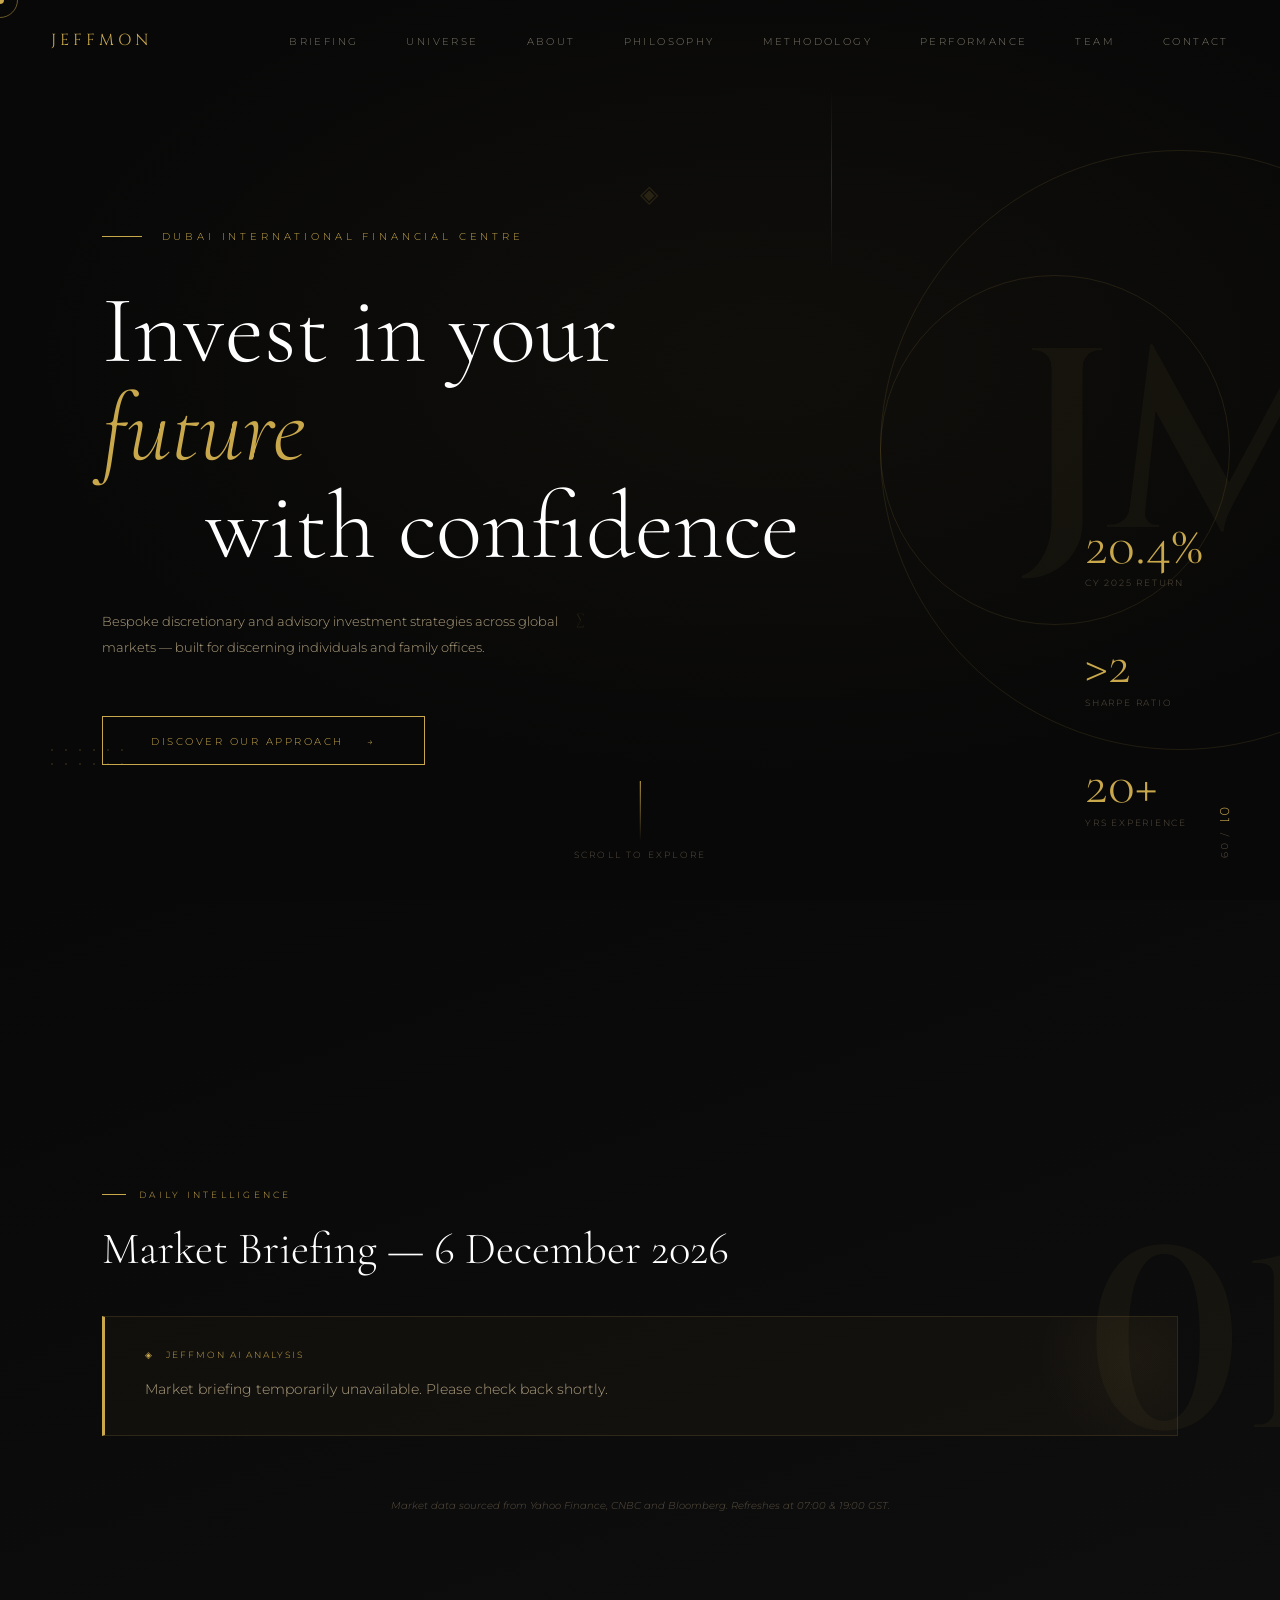
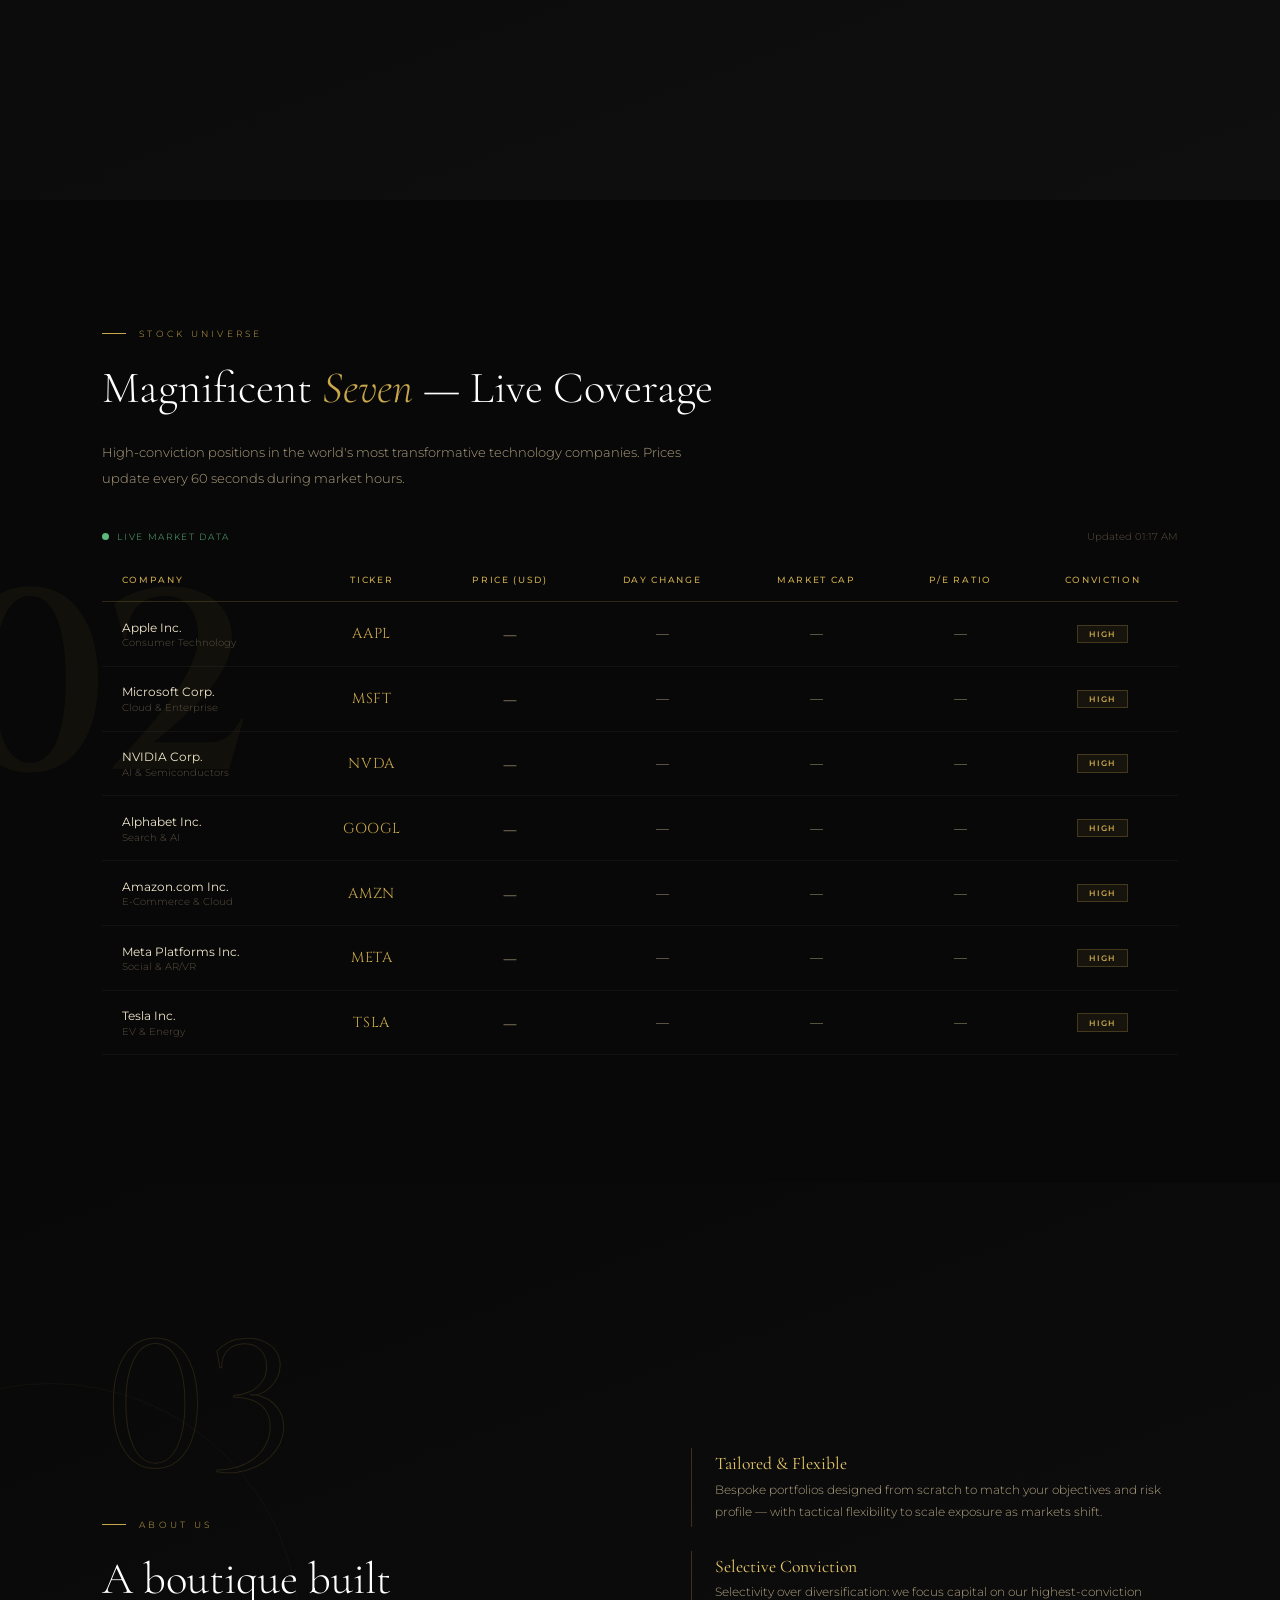
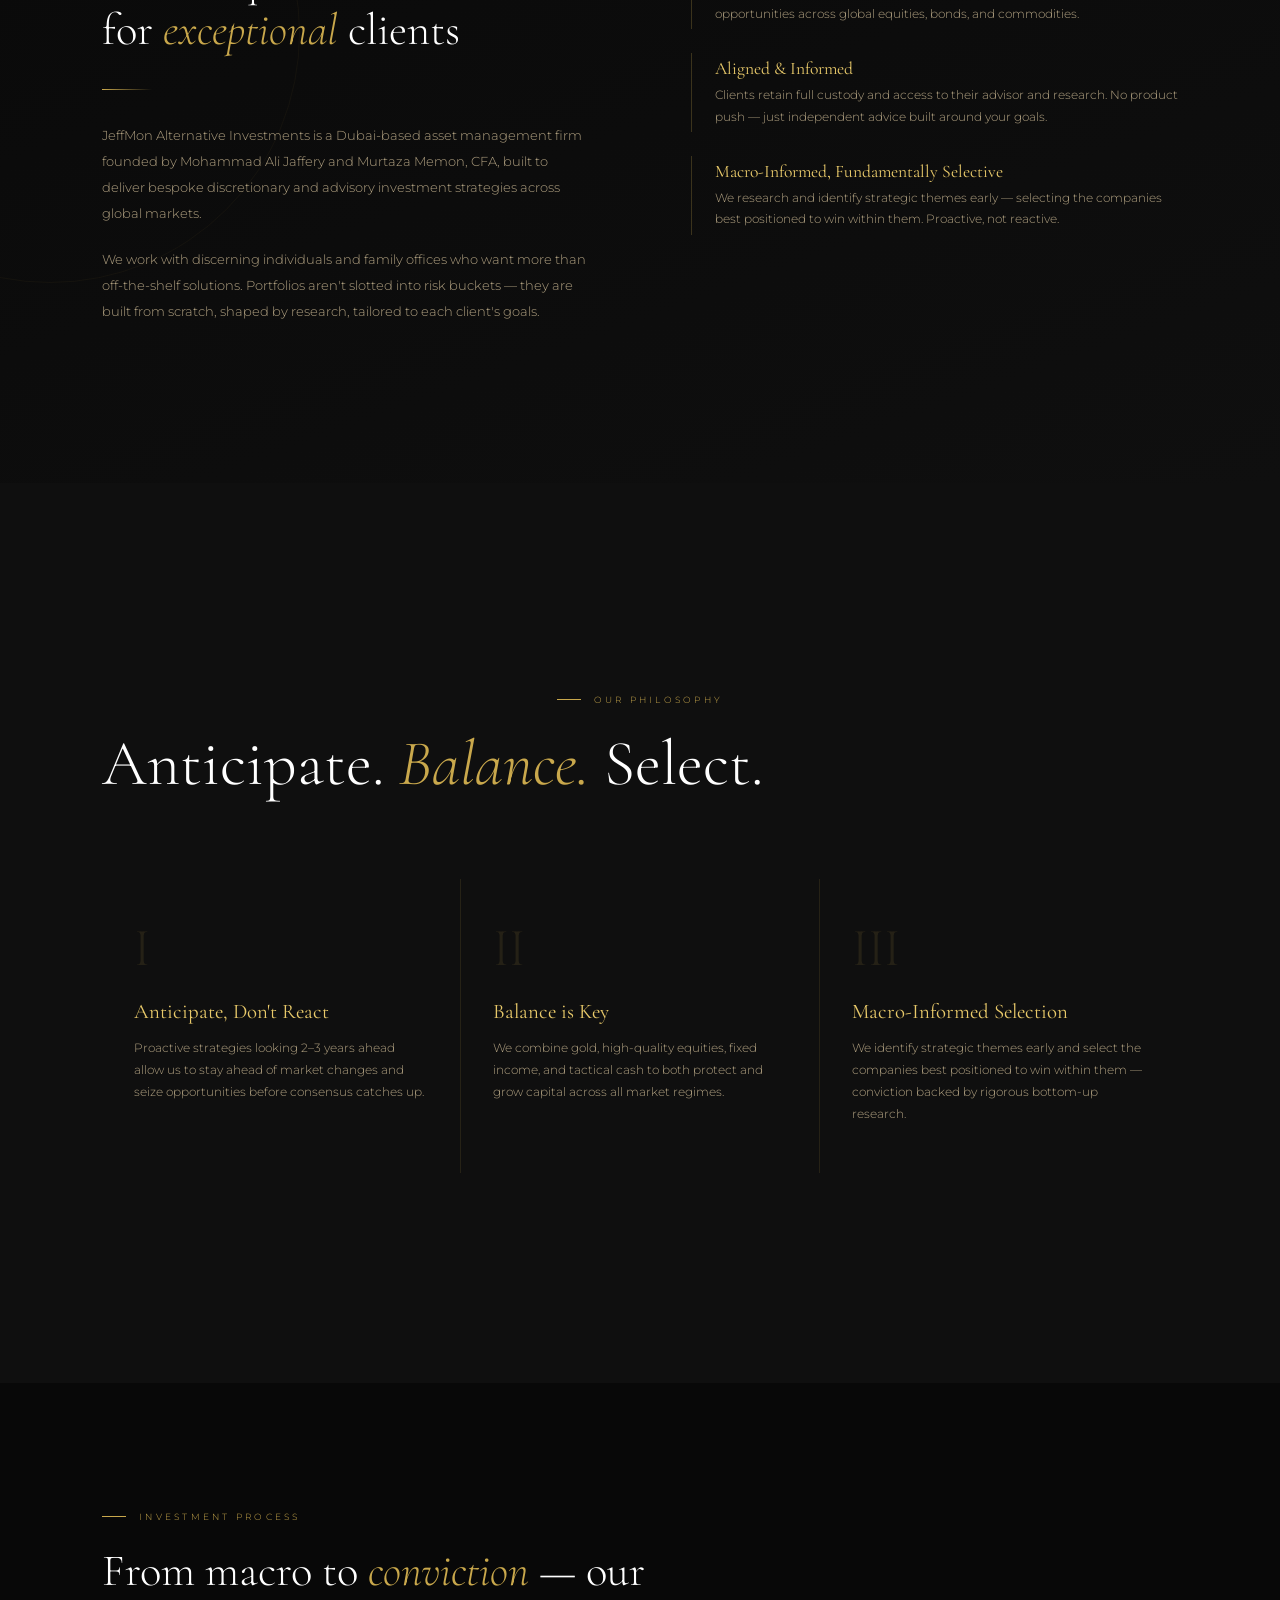
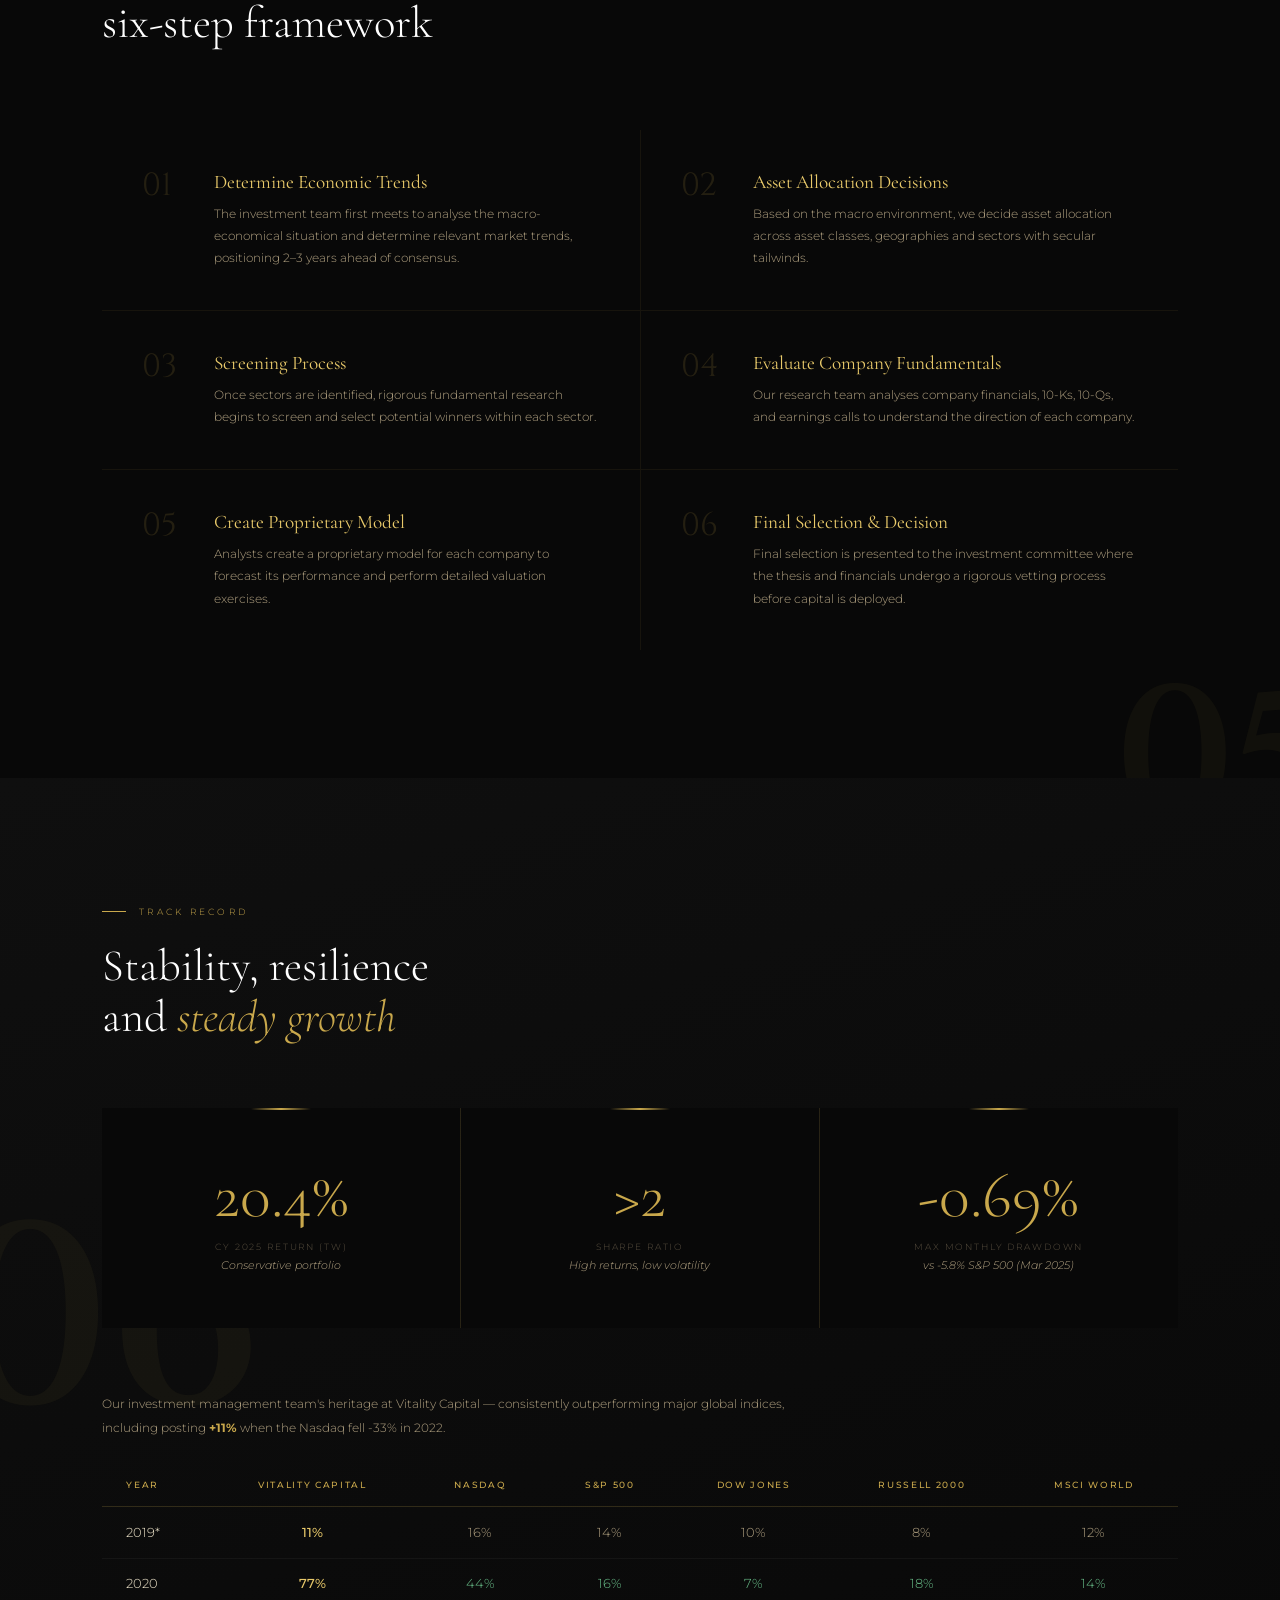
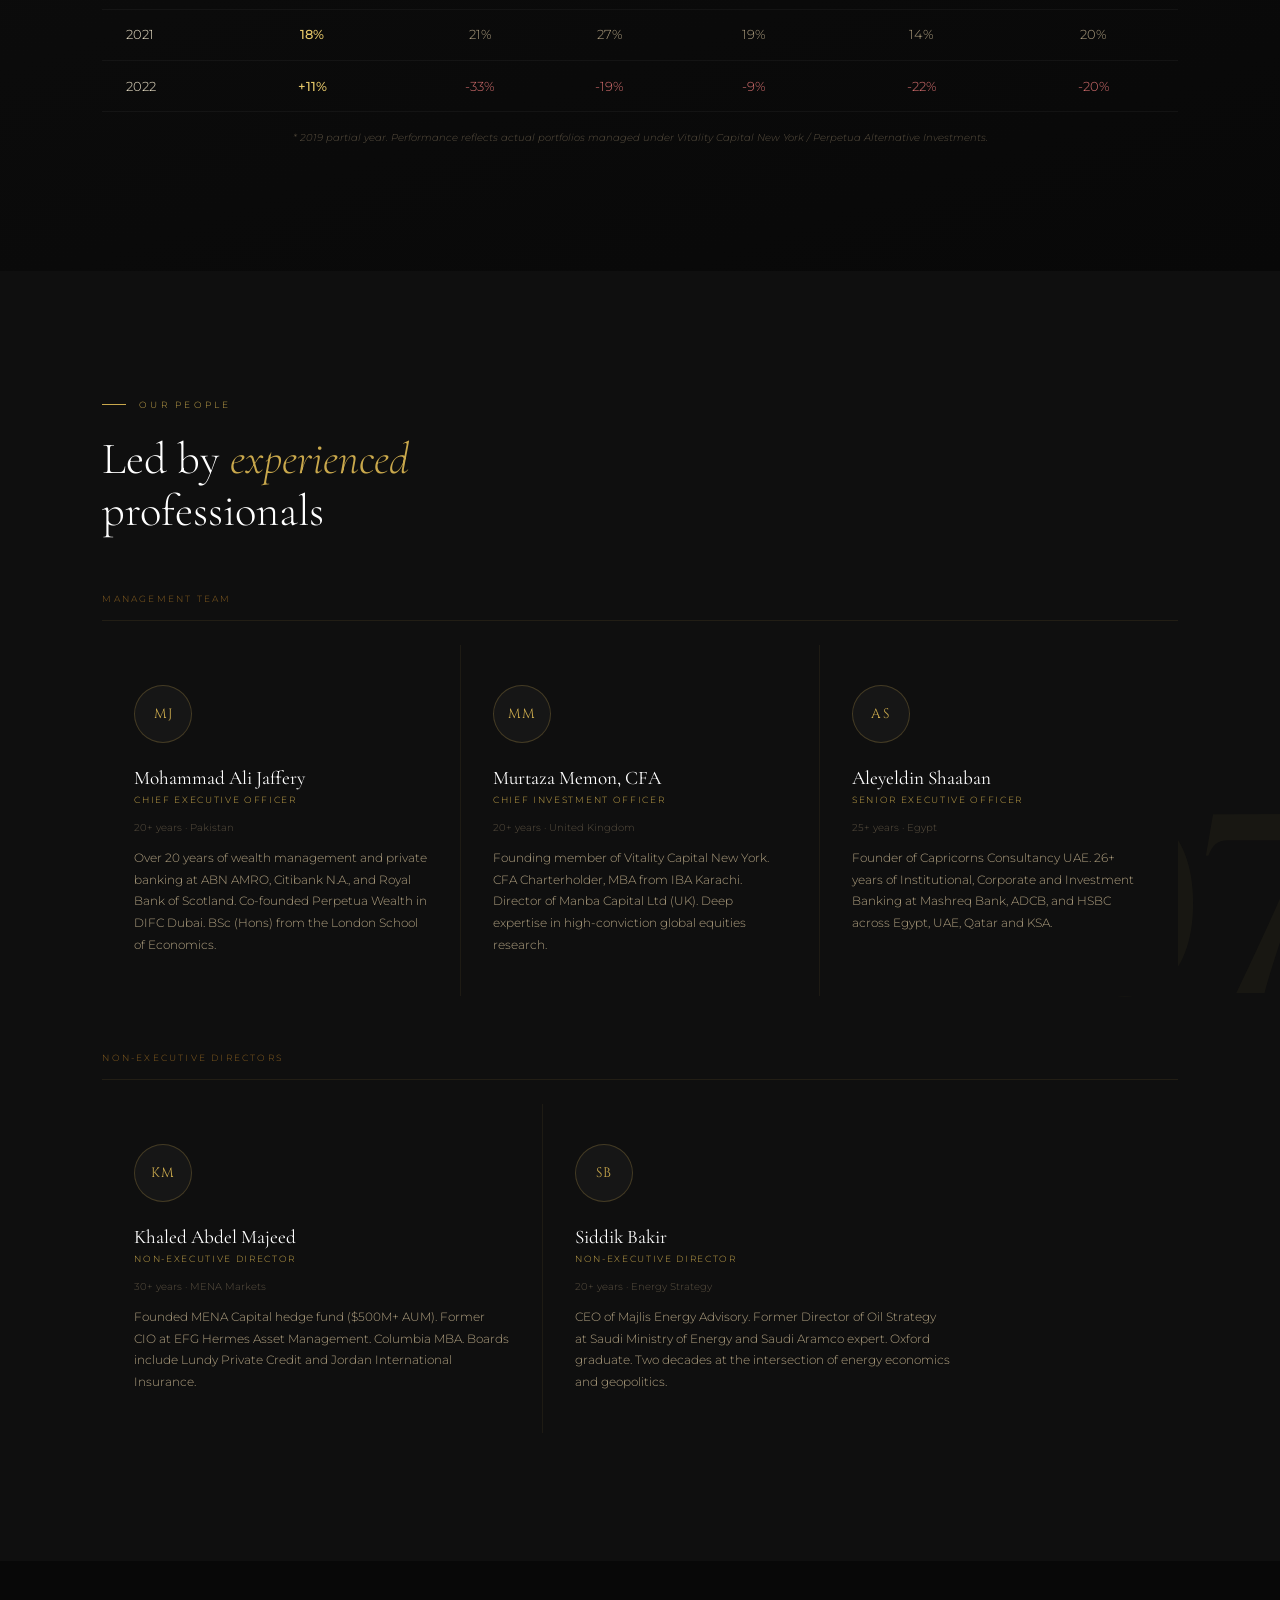
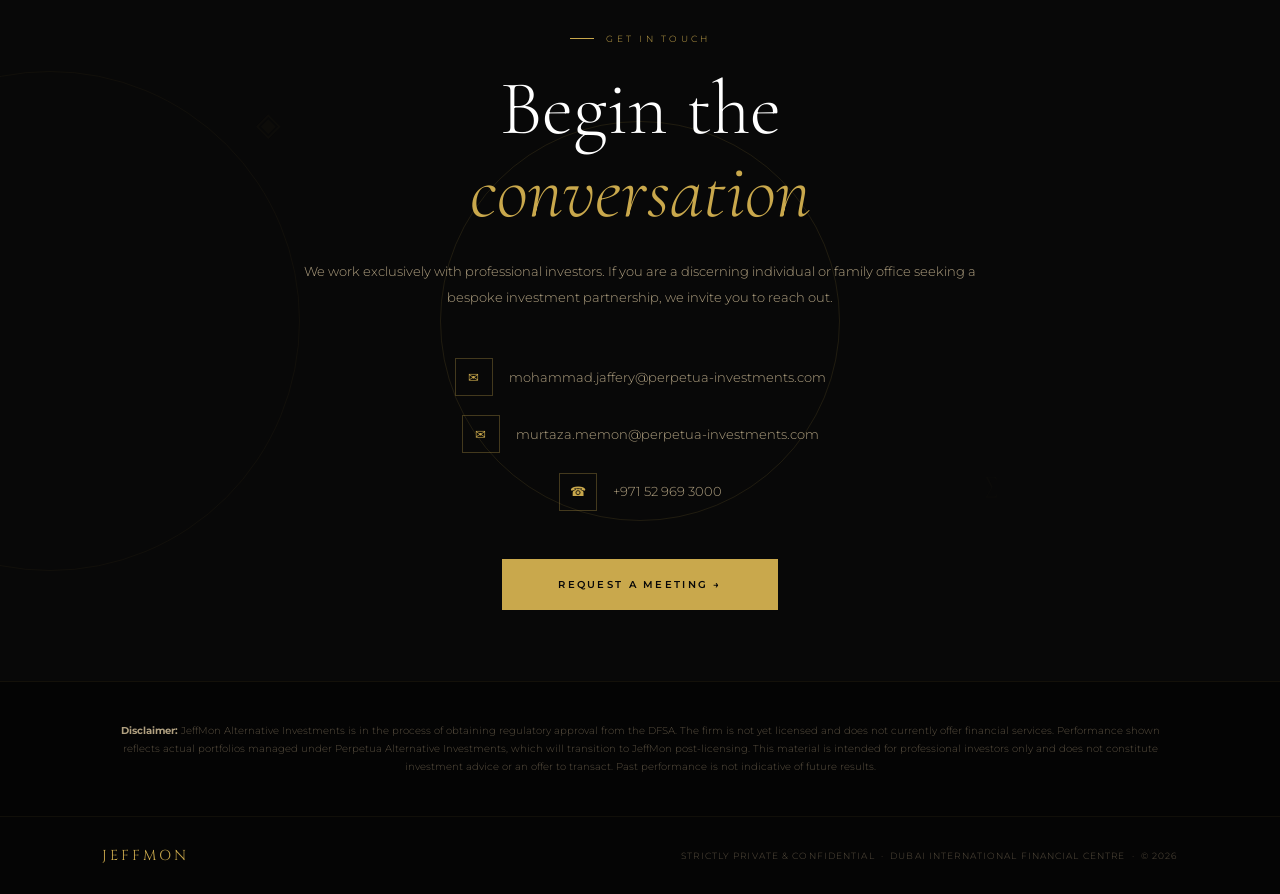
==== commit ab2e4eea: "API_Key_Added" ====
--- a/index.html
+++ b/index.html
@@ -102,7 +102,7 @@
   <div class="brief-wrap">
     <div class="reveal">
       <div class="section-tag">Daily Intelligence</div>
-      <h2 class="section-h">Market <em>Briefing</em> — 3 March 2026</h2>
+      <h2 class="section-h" id="briefing-date">Market <em>Briefing</em></h2>
     </div>
     <div class="analysis-box reveal">
       <div class="analysis-label">◈ &nbsp; JeffMon AI Analysis</div>
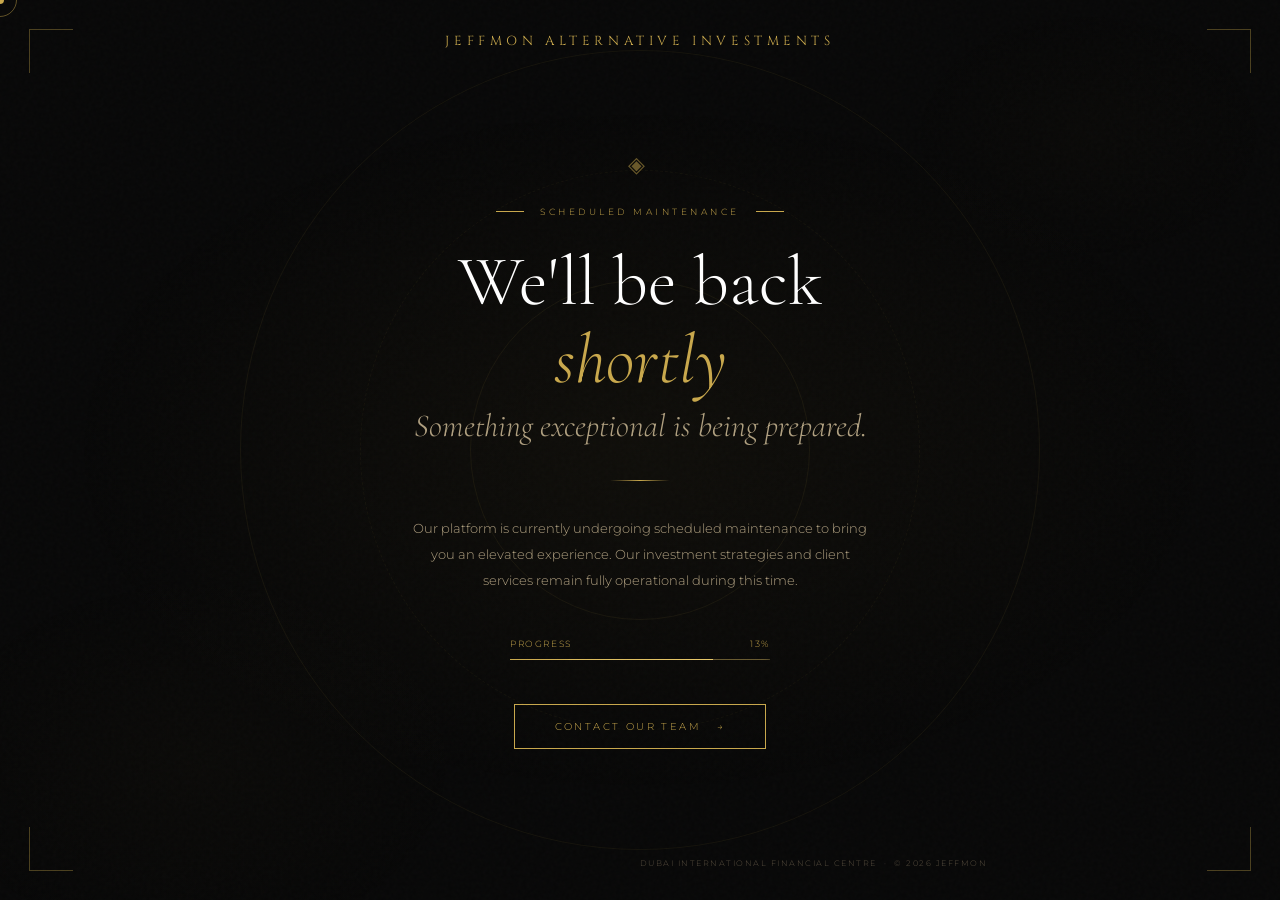
==== commit dae50282: "maintainence activated" ====
--- a/index.html
+++ b/index.html
@@ -3,460 +3,345 @@
 <head>
   <meta charset="UTF-8">
   <meta name="viewport" content="width=device-width, initial-scale=1.0">
-  <title>JeffMon Alternative Investments</title>
-
-  <link rel="icon" type="image/x-icon" href="assets/favicon.ico">
-  <link rel="icon" type="image/png" sizes="16x16" href="assets/favicon-16x16.png">
-  <link rel="icon" type="image/png" sizes="32x32" href="assets/favicon-32x32.png">
-  <link rel="icon" type="image/png" sizes="192x192" href="assets/favicon-192x192.png">
-  <link rel="icon" type="image/png" sizes="512x512" href="assets/favicon-512x512.png">
-  <link rel="apple-touch-icon" href="assets/apple-touch-icon.png">
-  
+  <title>Under Maintenance — JeffMon Alternative Investments</title>
   <link rel="preconnect" href="https://fonts.googleapis.com">
-  <link href="https://fonts.googleapis.com/css2?family=Cormorant+Garamond:ital,wght@0,200;0,300;0,400;0,600;1,200;1,300;1,400&family=Cinzel:wght@400;600&family=Montserrat:wght@200;300;400;500&display=swap" rel="stylesheet">
-  <link rel="stylesheet" href="styles.css">
+  <link href="https://fonts.googleapis.com/css2?family=Cormorant+Garamond:ital,wght@0,200;0,300;0,400;1,200;1,300;1,400&family=Cinzel:wght@400;600&family=Montserrat:wght@200;300;400;500&display=swap" rel="stylesheet">
+
+  <style>
+    /* ── RESET & ROOT ── */
+    *, *::before, *::after { box-sizing: border-box; margin: 0; padding: 0; }
+
+    :root {
+      --black:   #080808;
+      --black2:  #0f0f0f;
+      --black3:  #161616;
+      --gold:    #c9a84c;
+      --gold2:   #e8c96a;
+      --cream:   #f0e6cc;
+      --cream2:  #b0a080;
+      --muted:   #5a5040;
+      --white:   #ffffff;
+    }
+
+    html, body {
+      height: 100%;
+      background: var(--black);
+      color: var(--cream);
+      font-family: 'Montserrat', sans-serif;
+      font-weight: 300;
+      overflow: hidden;
+      cursor: none;
+    }
+
+    /* ── CUSTOM CURSOR ── */
+    #cursor {
+      position: fixed; width: 8px; height: 8px;
+      background: var(--gold); border-radius: 50%;
+      pointer-events: none; z-index: 9999;
+      transform: translate(-50%, -50%);
+      transition: transform 0.12s, width 0.3s, height 0.3s;
+    }
+    #cursor-ring {
+      position: fixed; width: 34px; height: 34px;
+      border: 1px solid rgba(201,168,76,0.45); border-radius: 50%;
+      pointer-events: none; z-index: 9998;
+      transform: translate(-50%, -50%);
+      transition: width 0.3s, height 0.3s;
+    }
+
+    /* ── NOISE GRAIN ── */
+    body::before {
+      content: '';
+      position: fixed; inset: 0;
+      background-image: url("data:image/svg+xml,%3Csvg viewBox='0 0 256 256' xmlns='http://www.w3.org/2000/svg'%3E%3Cfilter id='n'%3E%3CfeTurbulence type='fractalNoise' baseFrequency='0.9' numOctaves='4' stitchTiles='stitch'/%3E%3C/filter%3E%3Crect width='100%25' height='100%25' filter='url(%23n)' opacity='1'/%3E%3C/svg%3E");
+      opacity: 0.022; pointer-events: none; z-index: 9000;
+    }
+
+    /* ── BACKGROUND LAYERS ── */
+    .bg-radial {
+      position: fixed; inset: 0; pointer-events: none;
+      background:
+        radial-gradient(ellipse 70% 60% at 50% 50%, rgba(201,168,76,0.045) 0%, transparent 65%),
+        radial-gradient(ellipse 40% 40% at 15% 85%, rgba(201,168,76,0.02) 0%, transparent 55%),
+        radial-gradient(ellipse 30% 30% at 85% 15%, rgba(201,168,76,0.015) 0%, transparent 50%);
+    }
+
+    /* ── ROTATING RINGS ── */
+    .ring {
+      position: fixed; border-radius: 50%;
+      border: 1px solid rgba(201,168,76,0.07);
+      top: 50%; left: 50%;
+      pointer-events: none;
+    }
+    .ring-1 { width: 800px; height: 800px; margin: -400px 0 0 -400px; animation: spin 70s linear infinite; }
+    .ring-2 { width: 560px; height: 560px; margin: -280px 0 0 -280px; animation: spin 45s linear infinite reverse; border-style: dashed; border-color: rgba(201,168,76,0.05); }
+    .ring-3 { width: 340px; height: 340px; margin: -170px 0 0 -170px; animation: spin 28s linear infinite; }
+
+    /* ── CORNER BRACKETS ── */
+    .corner {
+      position: fixed; width: 44px; height: 44px;
+      opacity: 0; animation: fadeUp 1s 1.1s ease forwards;
+    }
+    .c-tl { top: 1.8rem; left: 1.8rem; border-top: 1px solid rgba(201,168,76,0.35); border-left: 1px solid rgba(201,168,76,0.35); }
+    .c-tr { top: 1.8rem; right: 1.8rem; border-top: 1px solid rgba(201,168,76,0.35); border-right: 1px solid rgba(201,168,76,0.35); }
+    .c-bl { bottom: 1.8rem; left: 1.8rem; border-bottom: 1px solid rgba(201,168,76,0.35); border-left: 1px solid rgba(201,168,76,0.35); }
+    .c-br { bottom: 1.8rem; right: 1.8rem; border-bottom: 1px solid rgba(201,168,76,0.35); border-right: 1px solid rgba(201,168,76,0.35); }
+
+    /* ── LOGO ── */
+    .logo {
+      position: fixed; top: 2rem; left: 50%; transform: translateX(-50%);
+      font-family: 'Cinzel', serif;
+      font-size: 0.82rem; letter-spacing: 0.35em; text-transform: uppercase;
+      color: var(--gold); text-decoration: none;
+      opacity: 0; animation: fadeDown 0.9s 0.2s ease forwards;
+      white-space: nowrap;
+    }
+
+    /* ── MAIN WRAPPER ── */
+    .wrapper {
+      position: relative; z-index: 10;
+      height: 100vh;
+      display: flex; flex-direction: column;
+      align-items: center; justify-content: center;
+      text-align: center;
+      padding: 2rem;
+      gap: 0;
+    }
+
+    /* ── SYMBOL ── */
+    .symbol {
+      font-family: 'Cormorant Garamond', serif;
+      font-size: 1.4rem; color: rgba(201,168,76,0.5);
+      letter-spacing: 0.3em;
+      margin-bottom: 1.8rem;
+      opacity: 0; animation: fadeUp 0.9s 0.35s ease forwards;
+    }
+
+    /* ── EYEBROW ── */
+    .eyebrow {
+      display: flex; align-items: center; justify-content: center; gap: 1rem;
+      font-size: 0.55rem; letter-spacing: 0.4em; text-transform: uppercase;
+      color: var(--gold); margin-bottom: 1.6rem;
+      opacity: 0; animation: fadeUp 0.9s 0.45s ease forwards;
+    }
+    .eyebrow::before, .eyebrow::after {
+      content: ''; display: block; width: 28px; height: 1px; background: var(--gold);
+    }
+
+    /* ── MAIN HEADING ── */
+    .heading {
+      font-family: 'Cormorant Garamond', serif;
+      font-size: clamp(2.4rem, 5.5vw, 5rem);
+      font-weight: 200; line-height: 1.1; color: var(--white);
+      margin-bottom: 0.5rem;
+      opacity: 0; animation: fadeUp 0.9s 0.55s ease forwards;
+    }
+    .heading em { font-style: italic; color: var(--gold); }
+
+    /* ── SUBHEADING ── */
+    .subheading {
+      font-family: 'Cormorant Garamond', serif;
+      font-size: clamp(1.2rem, 2.5vw, 2rem);
+      font-weight: 200; font-style: italic;
+      color: var(--cream2); margin-bottom: 2.2rem;
+      opacity: 0; animation: fadeUp 0.9s 0.62s ease forwards;
+    }
+
+    /* ── GOLD LINE ── */
+    .gold-line {
+      width: 60px; height: 1px;
+      background: linear-gradient(90deg, transparent, var(--gold), transparent);
+      margin: 0 auto 2.2rem;
+      opacity: 0; animation: fadeUp 0.9s 0.68s ease forwards;
+    }
+
+    /* ── BODY TEXT ── */
+    .body-text {
+      font-size: 0.8rem; line-height: 2; color: var(--cream2);
+      max-width: 460px; margin: 0 auto 2.8rem;
+      opacity: 0; animation: fadeUp 0.9s 0.75s ease forwards;
+    }
+
+    /* ── PROGRESS BAR ── */
+    .progress-wrap {
+      width: 260px; margin: 0 auto 2.8rem;
+      opacity: 0; animation: fadeUp 0.9s 0.82s ease forwards;
+    }
+    .progress-label {
+      display: flex; justify-content: space-between;
+      font-size: 0.55rem; letter-spacing: 0.18em; text-transform: uppercase;
+      color: var(--muted); margin-bottom: 0.6rem;
+    }
+    .progress-label span { color: var(--gold); }
+    .progress-track {
+      width: 100%; height: 1px;
+      background: rgba(201,168,76,0.15);
+      position: relative; overflow: hidden;
+    }
+    .progress-fill {
+      position: absolute; top: 0; left: 0;
+      height: 100%; width: 0;
+      background: linear-gradient(90deg, var(--gold), var(--gold2));
+      animation: fillBar 2.5s 1.2s cubic-bezier(0.4, 0, 0.2, 1) forwards;
+    }
+    .progress-glow {
+      position: absolute; top: -1px; right: 0;
+      width: 12px; height: 3px;
+      background: var(--gold2);
+      filter: blur(3px);
+      animation: fillBar 2.5s 1.2s cubic-bezier(0.4, 0, 0.2, 1) forwards;
+    }
+
+    /* ── CTA ── */
+    .cta {
+      display: inline-flex; align-items: center; gap: 1rem;
+      padding: 1rem 2.5rem;
+      border: 1px solid var(--gold);
+      color: var(--gold); text-decoration: none;
+      font-size: 0.6rem; letter-spacing: 0.25em; text-transform: uppercase;
+      transition: background 0.35s, color 0.35s;
+      opacity: 0; animation: fadeUp 0.9s 0.9s ease forwards;
+    }
+    .cta:hover { background: var(--gold); color: var(--black); }
+    .cta::after { content: '→'; transition: transform 0.3s; }
+    .cta:hover::after { transform: translateX(5px); }
+
+    /* ── FOOTER ── */
+    .foot {
+      position: fixed; bottom: 2rem; left: 50%; transform: translateX(-50%);
+      font-size: 0.52rem; letter-spacing: 0.18em; text-transform: uppercase;
+      color: var(--muted); white-space: nowrap;
+      opacity: 0; animation: fadeUp 0.9s 1.1s ease forwards;
+    }
+
+    /* ── KEYFRAMES ── */
+    @keyframes fadeUp   { from { opacity:0; transform:translateY(18px); } to { opacity:1; transform:translateY(0); } }
+    @keyframes fadeDown { from { opacity:0; transform:translateX(-50%) translateY(-14px); } to { opacity:1; transform:translateX(-50%) translateY(0); } }
+    @keyframes spin     { from { transform:rotate(0deg); } to { transform:rotate(360deg); } }
+    @keyframes fillBar  { from { width:0; } to { width: 78%; } }
+
+    /* ── RESPONSIVE ── */
+    @media (max-width: 600px) {
+      .ring-1, .ring-2, .ring-3 { display: none; }
+      html, body { overflow: auto; }
+      .wrapper { height: auto; min-height: 100vh; padding: 6rem 1.5rem 4rem; }
+    }
+  </style>
 </head>
 <body>
 
-<!-- Custom cursor -->
-<div id="cursor"></div>
-<div id="cursor-ring"></div>
-
-<!-- NAV -->
-<nav id="navbar">
-  <a href="#s0" class="nav-logo">JeffMon</a>
-  <ul class="nav-links">
-    <li><a href="#s1">Briefing</a></li>
-    <li><a href="#s2">Universe</a></li>
-    <li><a href="#s3">About</a></li>
-    <li><a href="#s4">Philosophy</a></li>
-    <li><a href="#s5">Methodology</a></li>
-    <li><a href="#s6">Performance</a></li>
-    <li><a href="#s7">Team</a></li>
-    <li><a href="#s8">Contact</a></li>
-  </ul>
-</nav>
-
-<!-- SCROLL COUNTER -->
-<div class="scroll-counter"><span id="sc-num">01</span> / 09</div>
-
-<!-- ════════════════════════════════════════
-     S0 — HERO
-════════════════════════════════════════ -->
-<section id="s0" class="panel">
-
-  <!-- Decorative background elements -->
-  <div class="deco deco-text"   style="right:-5vw;top:50%;transform:translateY(-50%)">JM</div>
-  <div class="deco deco-circle" style="width:600px;height:600px;right:-200px;top:50%;transform:translateY(-50%);animation:rotateSlow 40s linear infinite"></div>
-  <div class="deco deco-circle" style="width:350px;height:350px;right:50px;top:50%;transform:translateY(-50%);animation:rotateSlow 25s linear infinite reverse"></div>
-  <div class="deco deco-symbol" style="top:20%;left:50%;font-size:1.5rem">◈</div>
-  <div class="deco deco-symbol" style="bottom:30%;left:45%;font-size:1rem">∑</div>
-  <div class="deco deco-line"   style="height:180px;right:35%;top:10%"></div>
-  <div class="deco deco-dots"   style="bottom:15%;left:4vw">
-    <div class="deco-dot"></div><div class="deco-dot"></div><div class="deco-dot"></div>
-    <div class="deco-dot"></div><div class="deco-dot"></div><div class="deco-dot"></div>
-    <div class="deco-dot"></div><div class="deco-dot"></div><div class="deco-dot"></div>
-    <div class="deco-dot"></div><div class="deco-dot"></div><div class="deco-dot"></div>
-  </div>
-
-  <div class="hero-content">
-    <div class="hero-eyebrow">Dubai International Financial Centre</div>
-    <h1 class="hero-h1">
-      Invest in your<br>
-      <em>future</em>
-      <span class="line2">with confidence</span>
+  <!-- Cursor -->
+  <div id="cursor"></div>
+  <div id="cursor-ring"></div>
+
+  <!-- Background -->
+  <div class="bg-radial"></div>
+  <div class="ring ring-1"></div>
+  <div class="ring ring-2"></div>
+  <div class="ring ring-3"></div>
+
+  <!-- Corner brackets -->
+  <div class="corner c-tl"></div>
+  <div class="corner c-tr"></div>
+  <div class="corner c-bl"></div>
+  <div class="corner c-br"></div>
+
+  <!-- Logo -->
+  <a href="/" class="logo">JeffMon Alternative Investments</a>
+
+  <!-- Main content -->
+  <div class="wrapper">
+
+    <div class="symbol">◈</div>
+
+    <div class="eyebrow">Scheduled Maintenance</div>
+
+    <h1 class="heading">
+      We'll be back<br>
+      <em>shortly</em>
     </h1>
-    <p class="hero-sub">
-      Bespoke discretionary and advisory investment strategies across global markets —
-      built for discerning individuals and family offices.
+    <p class="subheading">Something exceptional is being prepared.</p>
+
+    <div class="gold-line"></div>
+
+    <p class="body-text">
+      Our platform is currently undergoing scheduled maintenance
+      to bring you an elevated experience. Our investment strategies
+      and client services remain fully operational during this time.
     </p>
-    <a href="#s1" class="hero-cta">Discover Our Approach</a>
-  </div>
-
-  <div class="hero-stats">
-    <div>
-      <span class="h-stat-num">20.4%</span>
-      <span class="h-stat-label">CY 2025 Return</span>
-    </div>
-    <div>
-      <span class="h-stat-num">&gt;2</span>
-      <span class="h-stat-label">Sharpe Ratio</span>
-    </div>
-    <div>
-      <span class="h-stat-num">20+</span>
-      <span class="h-stat-label">Yrs Experience</span>
-    </div>
-  </div>
-
-  <div class="scroll-cue">
-    <div class="scroll-line"></div>
-    scroll to explore
-  </div>
-</section>
-
-<!-- ════════════════════════════════════════
-     S1 — DAILY BRIEFING
-════════════════════════════════════════ -->
-<section id="s1" class="panel">
-  <div class="deco deco-text" style="right:-4vw;top:50%;transform:translateY(-50%)">01</div>
-  <div class="brief-wrap">
-    <div class="reveal">
-      <div class="section-tag">Daily Intelligence</div>
-      <h2 class="section-h" id="briefing-date">Market <em>Briefing</em></h2>
-    </div>
-    <div class="analysis-box reveal">
-      <div class="analysis-label">◈ &nbsp; JeffMon AI Analysis</div>
-      <div class="analysis-text" id="analysis-text"></div>
-    </div>
-    <div class="articles-grid reveal" id="articles-grid"></div>
-    <p style="font-size:0.6rem;color:var(--muted);margin-top:1.5rem;text-align:center;font-style:italic">
-      Market data sourced from Yahoo Finance, CNBC and Bloomberg. Refreshes at 07:00 &amp; 19:00 GST.
-    </p>
-  </div>
-</section>
-
-<!-- ════════════════════════════════════════
-     S2 — STOCKS / MAG 7
-════════════════════════════════════════ -->
-<section id="s2" class="panel">
-  <div class="deco deco-text" style="left:-4vw;top:50%;transform:translateY(-50%)">02</div>
-  <div class="stocks-wrap">
-    <div class="reveal">
-      <div class="section-tag">Stock Universe</div>
-      <h2 class="section-h">Magnificent <em>Seven</em> — Live Coverage</h2>
-      <p class="section-p" style="max-width:580px">
-        High-conviction positions in the world's most transformative technology companies.
-        Prices update every 60 seconds during market hours.
-      </p>
-    </div>
-    <div class="stocks-meta-row reveal">
-      <div class="live-badge"><div class="live-dot"></div> Live Market Data</div>
-      <span style="font-size:0.6rem;color:var(--muted)" id="stock-time">Fetching...</span>
-    </div>
-    <div style="overflow-x:auto" class="reveal">
-      <table class="s-table">
-        <thead>
-          <tr>
-            <th>Company</th>
-            <th>Ticker</th>
-            <th>Price (USD)</th>
-            <th>Day Change</th>
-            <th>Market Cap</th>
-            <th>P/E Ratio</th>
-            <th>Conviction</th>
-          </tr>
-        </thead>
-        <tbody id="stock-tbody">
-          <tr>
-            <td colspan="7" style="padding:3rem;text-align:center;color:var(--muted);font-size:0.75rem">
-              Loading live market data...
-            </td>
-          </tr>
-        </tbody>
-      </table>
-    </div>
-  </div>
-</section>
-
-<!-- ════════════════════════════════════════
-     S3 — ABOUT
-════════════════════════════════════════ -->
-<section id="s3" class="panel">
-  <div class="deco deco-circle" style="width:500px;height:500px;left:-200px;top:50%;transform:translateY(-50%);opacity:0.4"></div>
-  <div class="about-grid">
-    <div class="about-left reveal-left">
-      <span class="big-num">03</span>
-      <div class="section-tag">About Us</div>
-      <h2 class="section-h">A boutique built<br>for <em>exceptional</em> clients</h2>
-      <div class="gold-divider"></div>
-      <p class="section-p">
-        JeffMon Alternative Investments is a Dubai-based asset management firm founded by
-        Mohammad Ali Jaffery and Murtaza Memon, CFA, built to deliver bespoke discretionary
-        and advisory investment strategies across global markets.
-      </p>
-      <p class="section-p">
-        We work with discerning individuals and family offices who want more than off-the-shelf
-        solutions. Portfolios aren't slotted into risk buckets — they are built from scratch,
-        shaped by research, tailored to each client's goals.
-      </p>
-    </div>
-    <div class="about-right reveal-right">
-      <div class="pillar-list">
-        <div class="pillar">
-          <div class="pillar-t">Tailored &amp; Flexible</div>
-          <div class="pillar-d">Bespoke portfolios designed from scratch to match your objectives and risk profile — with tactical flexibility to scale exposure as markets shift.</div>
-        </div>
-        <div class="pillar">
-          <div class="pillar-t">Selective Conviction</div>
-          <div class="pillar-d">Selectivity over diversification: we focus capital on our highest-conviction opportunities across global equities, bonds, and commodities.</div>
-        </div>
-        <div class="pillar">
-          <div class="pillar-t">Aligned &amp; Informed</div>
-          <div class="pillar-d">Clients retain full custody and access to their advisor and research. No product push — just independent advice built around your goals.</div>
-        </div>
-        <div class="pillar">
-          <div class="pillar-t">Macro-Informed, Fundamentally Selective</div>
-          <div class="pillar-d">We research and identify strategic themes early — selecting the companies best positioned to win within them. Proactive, not reactive.</div>
-        </div>
+
+    <div class="progress-wrap">
+      <div class="progress-label">
+        <span>Progress</span>
+        <span id="pct">0%</span>
+      </div>
+      <div class="progress-track">
+        <div class="progress-fill"></div>
+        <div class="progress-glow"></div>
       </div>
     </div>
+
+    <a href="mailto:mohammad.jaffery@perpetua-investments.com" class="cta">
+      Contact Our Team
+    </a>
+
   </div>
-</section>
-
-<!-- ════════════════════════════════════════
-     S4 — PHILOSOPHY
-════════════════════════════════════════ -->
-<section id="s4" class="panel">
-  <div class="philosophy-wrap">
-    <div class="section-tag reveal" style="justify-content:center;margin-bottom:1.5rem">
-      Our Philosophy
-    </div>
-    <h2 class="phil-title reveal">Anticipate. <em>Balance.</em> Select.</h2>
-    <div class="phil-grid reveal">
-      <div class="phil-card">
-        <span class="phil-num">I</span>
-        <div class="phil-t">Anticipate, Don't React</div>
-        <div class="phil-d">Proactive strategies looking 2–3 years ahead allow us to stay ahead of market changes and seize opportunities before consensus catches up.</div>
-      </div>
-      <div class="phil-card">
-        <span class="phil-num">II</span>
-        <div class="phil-t">Balance is Key</div>
-        <div class="phil-d">We combine gold, high-quality equities, fixed income, and tactical cash to both protect and grow capital across all market regimes.</div>
-      </div>
-      <div class="phil-card">
-        <span class="phil-num">III</span>
-        <div class="phil-t">Macro-Informed Selection</div>
-        <div class="phil-d">We identify strategic themes early and select the companies best positioned to win within them — conviction backed by rigorous bottom-up research.</div>
-      </div>
-    </div>
+
+  <!-- Footer -->
+  <div class="foot">
+    Dubai International Financial Centre &nbsp;·&nbsp; © 2026 JeffMon
   </div>
-</section>
-
-<!-- ════════════════════════════════════════
-     S5 — METHODOLOGY
-════════════════════════════════════════ -->
-<section id="s5" class="panel">
-  <div class="deco deco-text" style="right:-4vw;bottom:-5rem;font-size:clamp(5rem,15vw,18rem)">05</div>
-  <div class="method-wrap">
-    <div class="method-header reveal">
-      <div class="section-tag">Investment Process</div>
-      <h2 class="section-h" style="max-width:600px">From macro to <em>conviction</em> — our six-step framework</h2>
-    </div>
-    <div class="method-steps">
-      <div class="m-step reveal">
-        <div class="m-step-num">01</div>
-        <div class="m-step-body">
-          <div class="m-step-t">Determine Economic Trends</div>
-          <div class="m-step-d">The investment team first meets to analyse the macro-economical situation and determine relevant market trends, positioning 2–3 years ahead of consensus.</div>
-        </div>
-      </div>
-      <div class="m-step reveal">
-        <div class="m-step-num">02</div>
-        <div class="m-step-body">
-          <div class="m-step-t">Asset Allocation Decisions</div>
-          <div class="m-step-d">Based on the macro environment, we decide asset allocation across asset classes, geographies and sectors with secular tailwinds.</div>
-        </div>
-      </div>
-      <div class="m-step reveal">
-        <div class="m-step-num">03</div>
-        <div class="m-step-body">
-          <div class="m-step-t">Screening Process</div>
-          <div class="m-step-d">Once sectors are identified, rigorous fundamental research begins to screen and select potential winners within each sector.</div>
-        </div>
-      </div>
-      <div class="m-step reveal">
-        <div class="m-step-num">04</div>
-        <div class="m-step-body">
-          <div class="m-step-t">Evaluate Company Fundamentals</div>
-          <div class="m-step-d">Our research team analyses company financials, 10-Ks, 10-Qs, and earnings calls to understand the direction of each company.</div>
-        </div>
-      </div>
-      <div class="m-step reveal">
-        <div class="m-step-num">05</div>
-        <div class="m-step-body">
-          <div class="m-step-t">Create Proprietary Model</div>
-          <div class="m-step-d">Analysts create a proprietary model for each company to forecast its performance and perform detailed valuation exercises.</div>
-        </div>
-      </div>
-      <div class="m-step reveal">
-        <div class="m-step-num">06</div>
-        <div class="m-step-body">
-          <div class="m-step-t">Final Selection &amp; Decision</div>
-          <div class="m-step-d">Final selection is presented to the investment committee where the thesis and financials undergo a rigorous vetting process before capital is deployed.</div>
-        </div>
-      </div>
-    </div>
-  </div>
-</section>
-
-<!-- ════════════════════════════════════════
-     S6 — PERFORMANCE
-════════════════════════════════════════ -->
-<section id="s6" class="panel">
-  <div class="deco deco-text" style="left:-4vw;top:50%;transform:translateY(-50%)">06</div>
-  <div class="perf-wrap">
-    <div class="reveal">
-      <div class="section-tag">Track Record</div>
-      <h2 class="section-h">Stability, resilience<br>and <em>steady growth</em></h2>
-    </div>
-    <div class="perf-hero-row reveal">
-      <div class="perf-hero-box">
-        <span class="perf-big">20.4%</span>
-        <span class="perf-lbl">CY 2025 Return (TW)</span>
-        <div class="perf-note">Conservative portfolio</div>
-      </div>
-      <div class="perf-hero-box">
-        <span class="perf-big">&gt;2</span>
-        <span class="perf-lbl">Sharpe Ratio</span>
-        <div class="perf-note">High returns, low volatility</div>
-      </div>
-      <div class="perf-hero-box">
-        <span class="perf-big">-0.69%</span>
-        <span class="perf-lbl">Max Monthly Drawdown</span>
-        <div class="perf-note">vs -5.8% S&amp;P 500 (Mar 2025)</div>
-      </div>
-    </div>
-    <div class="reveal" style="overflow-x:auto">
-      <p style="font-size:0.78rem;color:var(--cream2);margin-bottom:1.5rem;line-height:1.9;max-width:700px">
-        Our investment management team's heritage at Vitality Capital — consistently outperforming
-        major global indices, including posting <strong style="color:var(--gold)">+11%</strong>
-        when the Nasdaq fell -33% in 2022.
-      </p>
-      <table class="v-table">
-        <thead>
-          <tr>
-            <th>Year</th>
-            <th>Vitality Capital</th>
-            <th>Nasdaq</th>
-            <th>S&amp;P 500</th>
-            <th>Dow Jones</th>
-            <th>Russell 2000</th>
-            <th>MSCI World</th>
-          </tr>
-        </thead>
-        <tbody>
-          <tr><td>2019*</td><td class="v-gold">11%</td><td>16%</td><td>14%</td><td>10%</td><td>8%</td><td>12%</td></tr>
-          <tr><td>2020</td><td class="v-gold">77%</td><td class="v-green">44%</td><td class="v-green">16%</td><td class="v-green">7%</td><td class="v-green">18%</td><td class="v-green">14%</td></tr>
-          <tr><td>2021</td><td class="v-gold">18%</td><td>21%</td><td>27%</td><td>19%</td><td>14%</td><td>20%</td></tr>
-          <tr><td>2022</td><td class="v-gold">+11%</td><td class="v-red">-33%</td><td class="v-red">-19%</td><td class="v-red">-9%</td><td class="v-red">-22%</td><td class="v-red">-20%</td></tr>
-        </tbody>
-      </table>
-      <p style="font-size:0.62rem;color:var(--muted);margin-top:1.2rem;font-style:italic;text-align:center">
-        * 2019 partial year. Performance reflects actual portfolios managed under Vitality Capital New York / Perpetua Alternative Investments.
-      </p>
-    </div>
-  </div>
-</section>
-
-<!-- ════════════════════════════════════════
-     S7 — TEAM
-════════════════════════════════════════ -->
-<section id="s7" class="panel">
-  <div class="deco deco-text" style="right:-4vw;top:50%;transform:translateY(-50%)">07</div>
-  <div class="team-wrap">
-    <div class="reveal">
-      <div class="section-tag">Our People</div>
-      <h2 class="section-h">Led by <em>experienced</em><br>professionals</h2>
-    </div>
-    <div class="team-sub-label">Management Team</div>
-    <div class="team-grid-3 reveal">
-      <div class="t-card">
-        <div class="t-av">MJ</div>
-        <div class="t-name">Mohammad Ali Jaffery</div>
-        <div class="t-role">Chief Executive Officer</div>
-        <div class="t-exp">20+ years · Pakistan</div>
-        <div class="t-bio">Over 20 years of wealth management and private banking at ABN AMRO, Citibank N.A., and Royal Bank of Scotland. Co-founded Perpetua Wealth in DIFC Dubai. BSc (Hons) from the London School of Economics.</div>
-      </div>
-      <div class="t-card">
-        <div class="t-av">MM</div>
-        <div class="t-name">Murtaza Memon, CFA</div>
-        <div class="t-role">Chief Investment Officer</div>
-        <div class="t-exp">20+ years · United Kingdom</div>
-        <div class="t-bio">Founding member of Vitality Capital New York. CFA Charterholder, MBA from IBA Karachi. Director of Manba Capital Ltd (UK). Deep expertise in high-conviction global equities research.</div>
-      </div>
-      <div class="t-card">
-        <div class="t-av">AS</div>
-        <div class="t-name">Aleyeldin Shaaban</div>
-        <div class="t-role">Senior Executive Officer</div>
-        <div class="t-exp">25+ years · Egypt</div>
-        <div class="t-bio">Founder of Capricorns Consultancy UAE. 26+ years of Institutional, Corporate and Investment Banking at Mashreq Bank, ADCB, and HSBC across Egypt, UAE, Qatar and KSA.</div>
-      </div>
-    </div>
-    <div class="team-sub-label">Non-Executive Directors</div>
-    <div class="team-grid-2 reveal">
-      <div class="t-card">
-        <div class="t-av">KM</div>
-        <div class="t-name">Khaled Abdel Majeed</div>
-        <div class="t-role">Non-Executive Director</div>
-        <div class="t-exp">30+ years · MENA Markets</div>
-        <div class="t-bio">Founded MENA Capital hedge fund ($500M+ AUM). Former CIO at EFG Hermes Asset Management. Columbia MBA. Boards include Lundy Private Credit and Jordan International Insurance.</div>
-      </div>
-      <div class="t-card">
-        <div class="t-av">SB</div>
-        <div class="t-name">Siddik Bakir</div>
-        <div class="t-role">Non-Executive Director</div>
-        <div class="t-exp">20+ years · Energy Strategy</div>
-        <div class="t-bio">CEO of Majlis Energy Advisory. Former Director of Oil Strategy at Saudi Ministry of Energy and Saudi Aramco expert. Oxford graduate. Two decades at the intersection of energy economics and geopolitics.</div>
-      </div>
-    </div>
-  </div>
-</section>
-
-<!-- ════════════════════════════════════════
-     S8 — CONTACT
-════════════════════════════════════════ -->
-<section id="s8" class="panel">
-  <div class="deco deco-circle" style="width:500px;height:500px;left:-200px;top:50%;transform:translateY(-50%);opacity:0.4"></div>
-  <div class="deco deco-circle" style="width:400px;height:400px;left:50%;top:50%;transform:translate(-50%,-50%)"></div>
-  <div class="deco deco-symbol" style="top:20%;left:20%;font-size:2rem;opacity:0.2">◈</div>
-  <div class="deco deco-symbol" style="bottom:25%;right:22%;font-size:1.5rem;opacity:0.15">∑</div>
-  <div class="contact-wrap reveal">
-    <div class="section-tag" style="justify-content:center">Get In Touch</div>
-    <h2 class="contact-h">Begin the<br><em>conversation</em></h2>
-    <p class="contact-sub">
-      We work exclusively with professional investors. If you are a discerning individual
-      or family office seeking a bespoke investment partnership, we invite you to reach out.
-    </p>
-    <div class="contact-items">
-      <div class="contact-item">
-        <div class="c-icon">✉</div>
-        <a href="mailto:mohammad.jaffery@perpetua-investments.com" class="c-link">
-          mohammad.jaffery@perpetua-investments.com
-        </a>
-      </div>
-      <div class="contact-item">
-        <div class="c-icon">✉</div>
-        <a href="mailto:murtaza.memon@perpetua-investments.com" class="c-link">
-          murtaza.memon@perpetua-investments.com
-        </a>
-      </div>
-      <div class="contact-item">
-        <div class="c-icon">☎</div>
-        <span>+971 52 969 3000</span>
-      </div>
-    </div>
-    <a href="mailto:mohammad.jaffery@perpetua-investments.com" class="contact-cta">
-      Request a Meeting →
-    </a>
-  </div>
-</section>
-
-<!-- DISCLAIMER -->
-<div class="disclaimer">
-  <strong style="color:var(--cream2)">Disclaimer:</strong> JeffMon Alternative Investments is in the
-  process of obtaining regulatory approval from the DFSA. The firm is not yet licensed and does not
-  currently offer financial services. Performance shown reflects actual portfolios managed under Perpetua
-  Alternative Investments, which will transition to JeffMon post-licensing. This material is intended for
-  professional investors only and does not constitute investment advice or an offer to transact.
-  Past performance is not indicative of future results.
-</div>
-
-<!-- FOOTER -->
-<footer>
-  <div class="f-logo">JEFFMON</div>
-  <div class="f-copy">STRICTLY PRIVATE &amp; CONFIDENTIAL &nbsp;·&nbsp; DUBAI INTERNATIONAL FINANCIAL CENTRE &nbsp;·&nbsp; © 2026</div>
-</footer>
-
-<script src="main.js"></script>
+
+  <script>
+    // ── CUSTOM CURSOR ──
+    const cur  = document.getElementById('cursor');
+    const ring = document.getElementById('cursor-ring');
+    let mx = 0, my = 0, rx = 0, ry = 0;
+
+    document.addEventListener('mousemove', e => {
+      mx = e.clientX; my = e.clientY;
+      cur.style.left = mx + 'px';
+      cur.style.top  = my + 'px';
+    });
+
+    (function loop() {
+      rx += (mx - rx) * 0.1;
+      ry += (my - ry) * 0.1;
+      ring.style.left = rx + 'px';
+      ring.style.top  = ry + 'px';
+      requestAnimationFrame(loop);
+    })();
+
+    document.querySelectorAll('a').forEach(el => {
+      el.addEventListener('mouseenter', () => {
+        cur.style.transform  = 'translate(-50%,-50%) scale(2.5)';
+        ring.style.width     = '56px';
+        ring.style.height    = '56px';
+      });
+      el.addEventListener('mouseleave', () => {
+        cur.style.transform  = 'translate(-50%,-50%) scale(1)';
+        ring.style.width     = '34px';
+        ring.style.height    = '34px';
+      });
+    });
+
+    // ── PROGRESS COUNTER ──
+    const pctEl = document.getElementById('pct');
+    const target = 78;
+    let current = 0;
+    const delay = 1200; // match CSS animation delay
+    setTimeout(() => {
+      const duration = 2500;
+      const steps    = 60;
+      const interval = duration / steps;
+      const increment = target / steps;
+      const timer = setInterval(() => {
+        current = Math.min(current + increment, target);
+        pctEl.textContent = Math.round(current) + '%';
+        if (current >= target) clearInterval(timer);
+      }, interval);
+    }, delay);
+  </script>
+
 </body>
 </html>
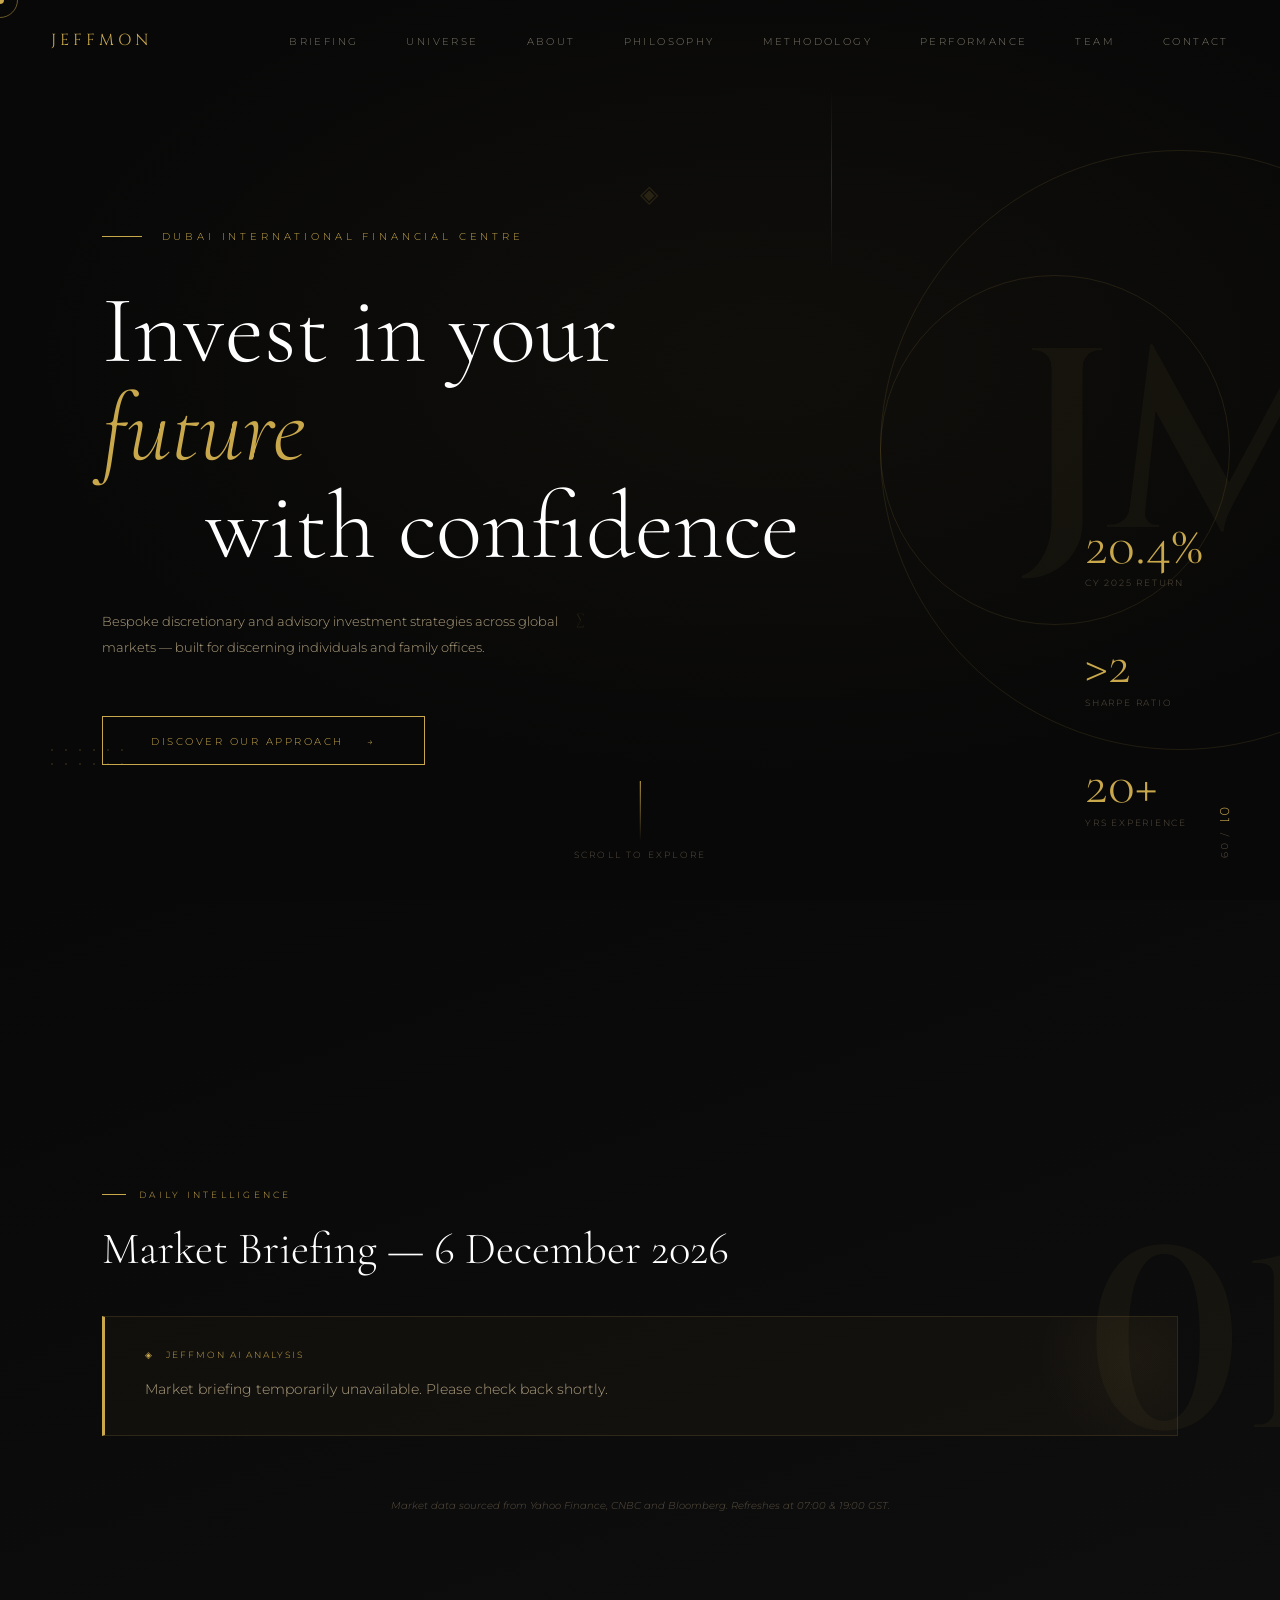
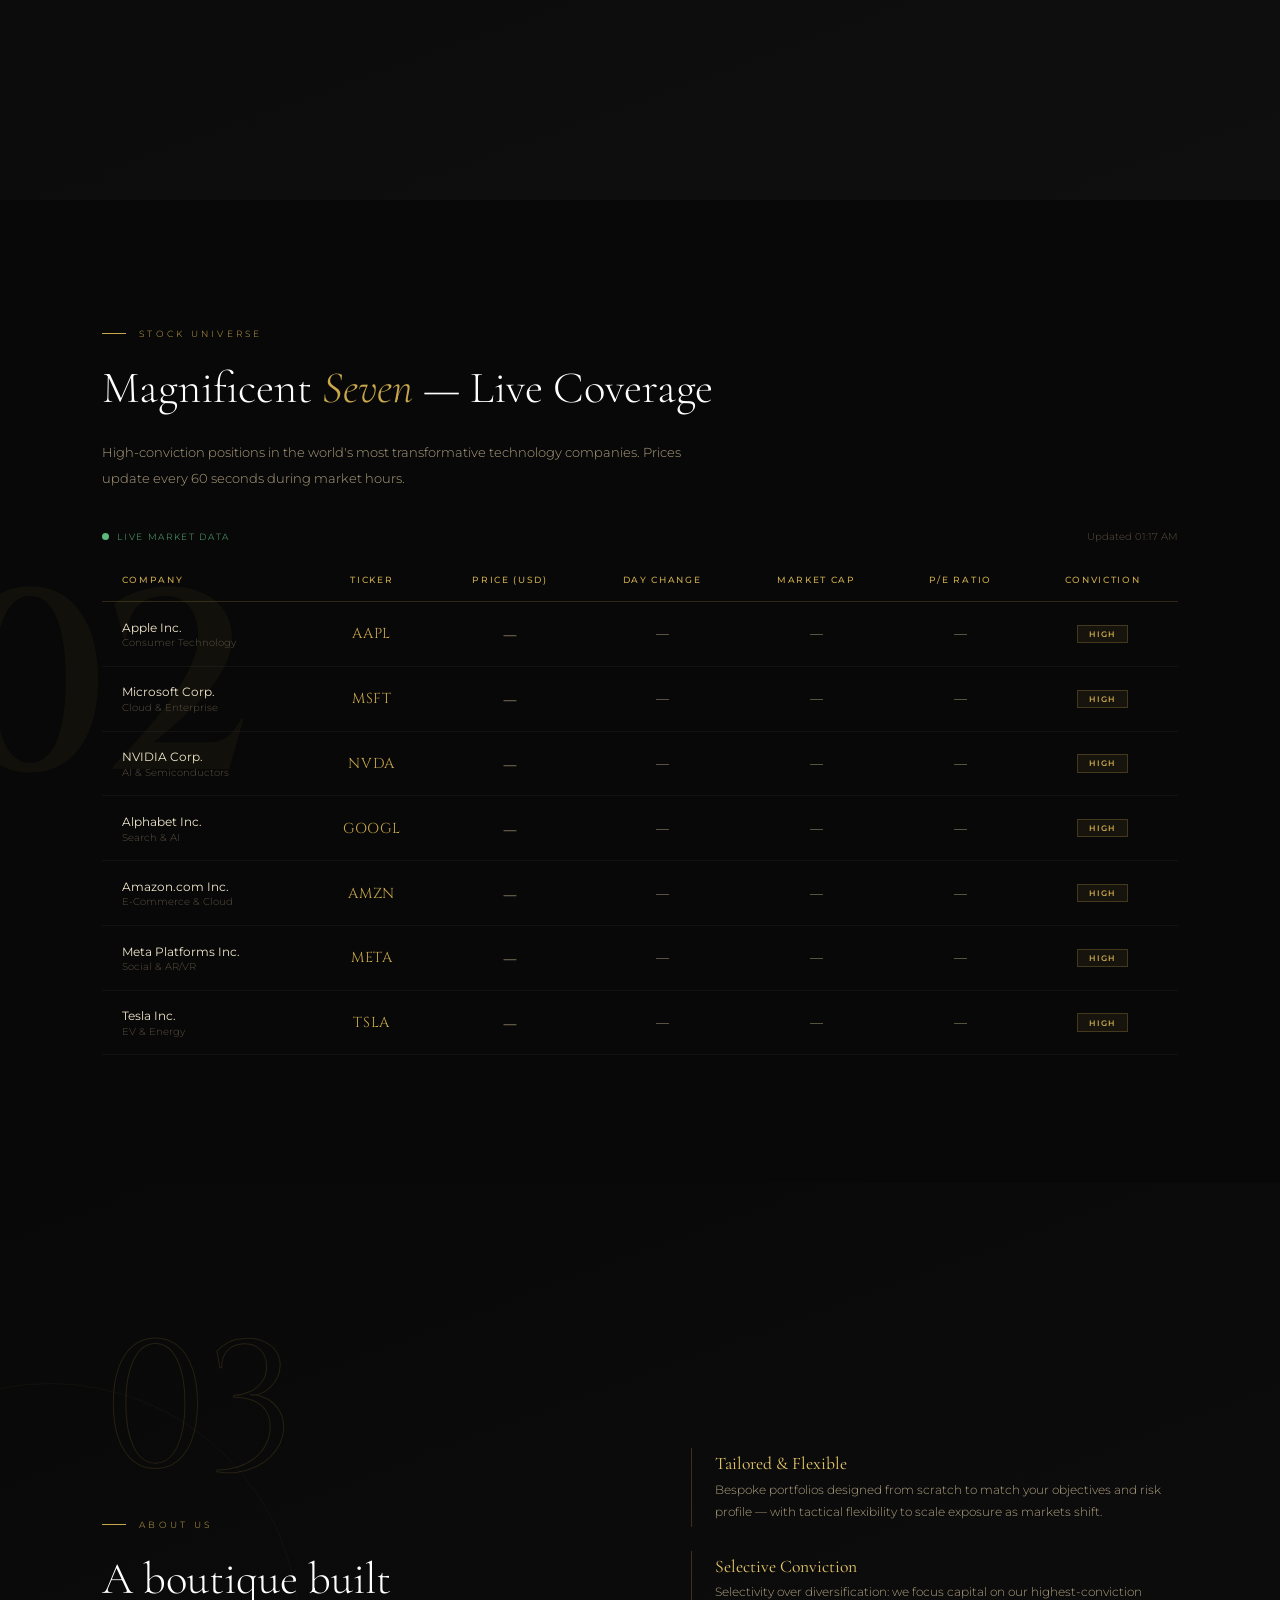
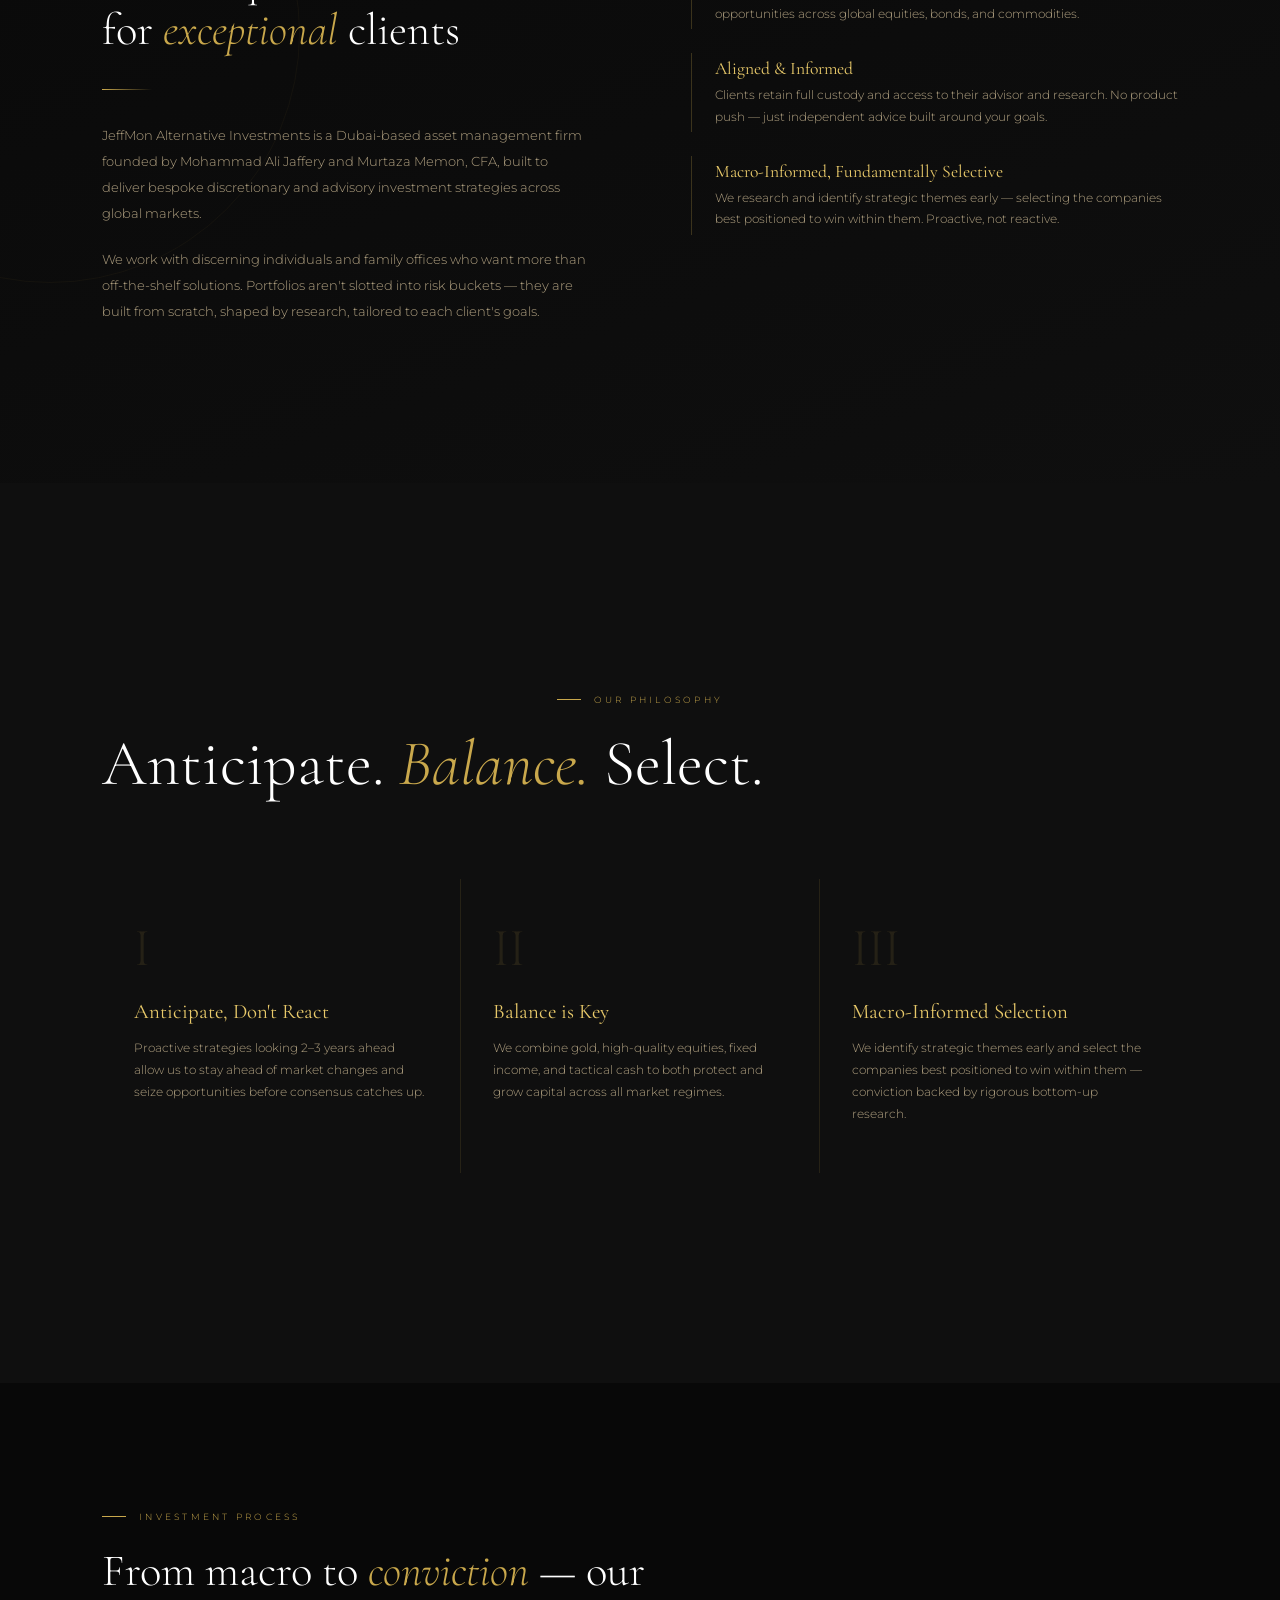
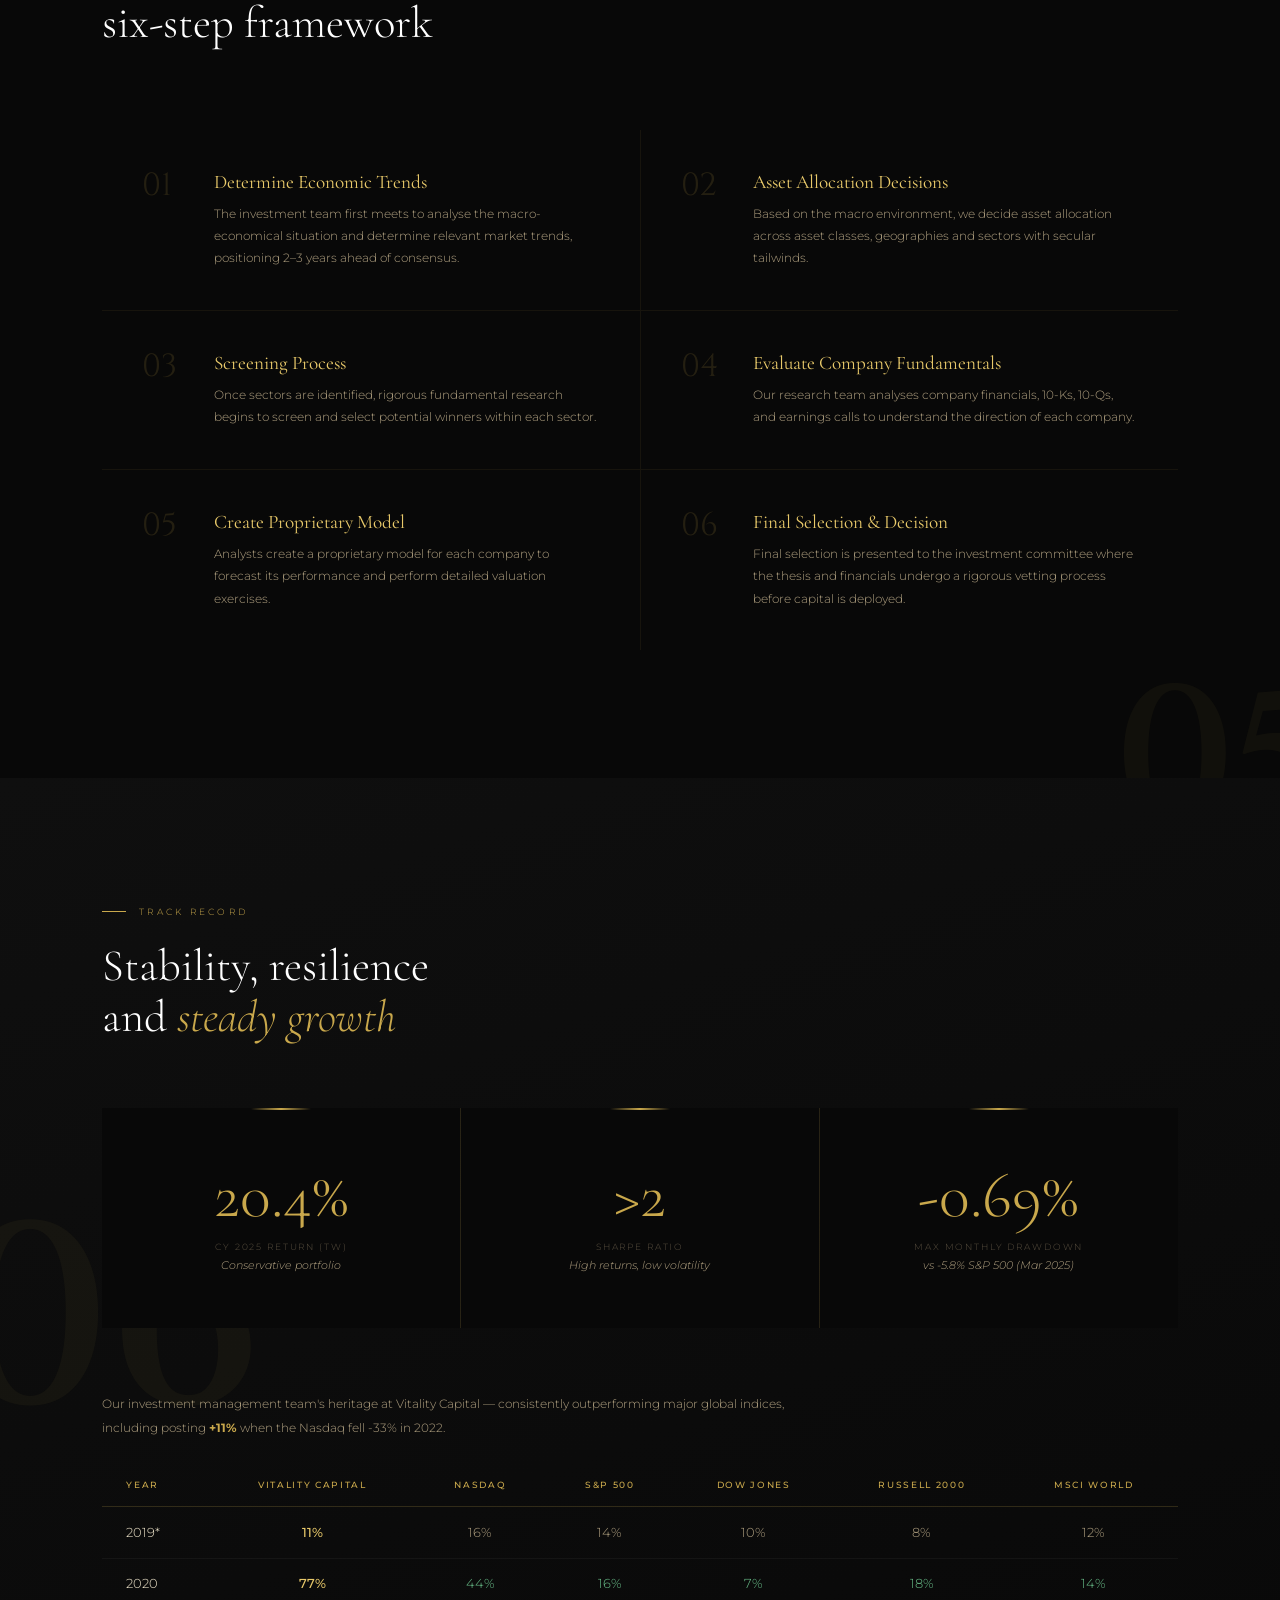
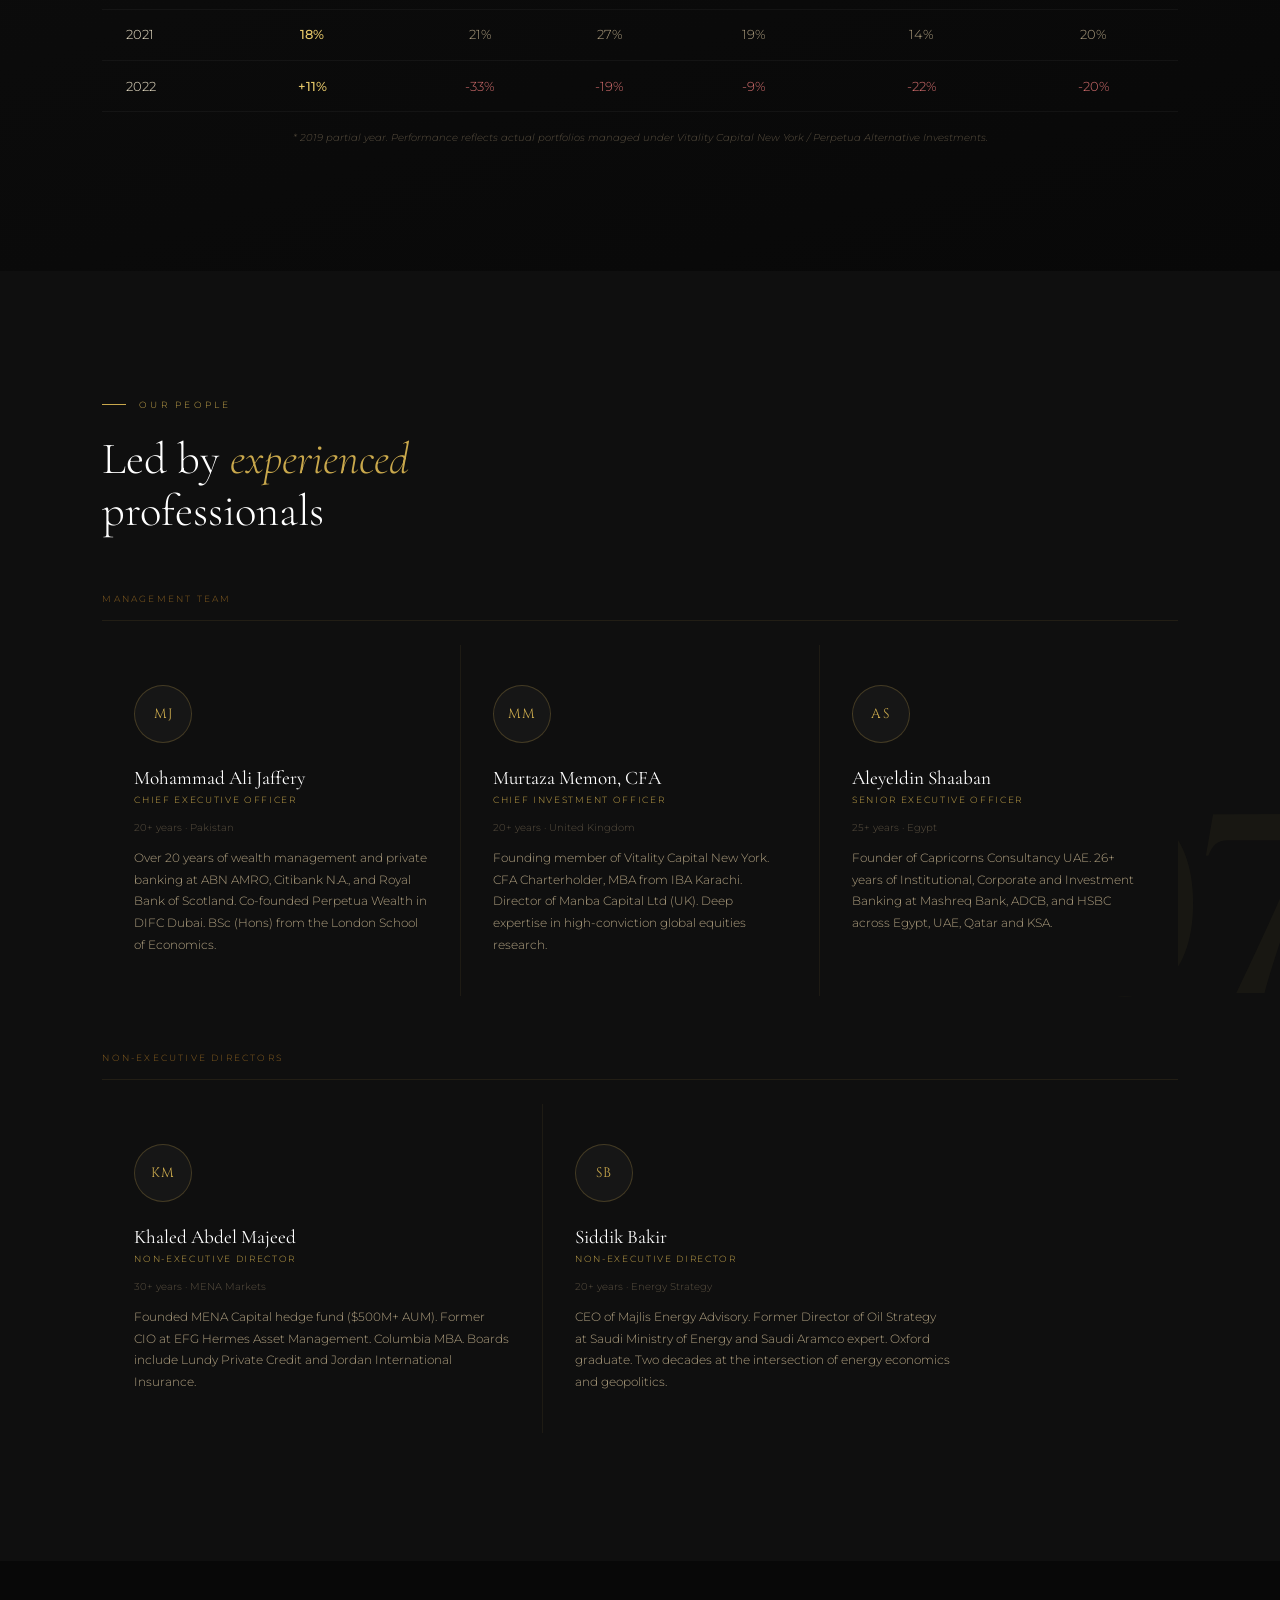
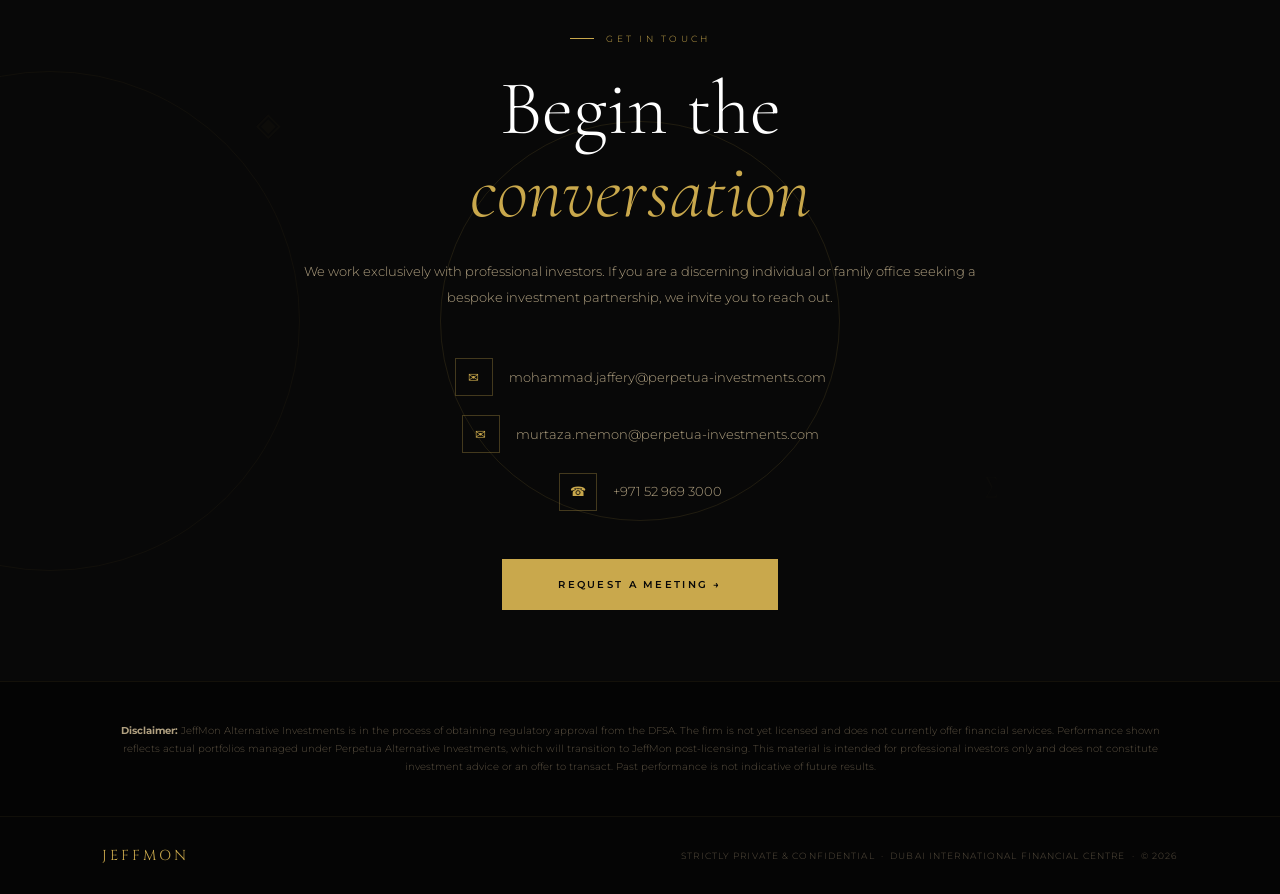
==== commit 7fbfe0b3: "main_page_activated" ====
--- a/index.html
+++ b/index.html
@@ -3,345 +3,460 @@
 <head>
   <meta charset="UTF-8">
   <meta name="viewport" content="width=device-width, initial-scale=1.0">
-  <title>Under Maintenance — JeffMon Alternative Investments</title>
+  <title>JeffMon Alternative Investments</title>
+
+  <link rel="icon" type="image/x-icon" href="assets/favicon.ico">
+  <link rel="icon" type="image/png" sizes="16x16" href="assets/favicon-16x16.png">
+  <link rel="icon" type="image/png" sizes="32x32" href="assets/favicon-32x32.png">
+  <link rel="icon" type="image/png" sizes="192x192" href="assets/favicon-192x192.png">
+  <link rel="icon" type="image/png" sizes="512x512" href="assets/favicon-512x512.png">
+  <link rel="apple-touch-icon" href="assets/apple-touch-icon.png">
+  
   <link rel="preconnect" href="https://fonts.googleapis.com">
-  <link href="https://fonts.googleapis.com/css2?family=Cormorant+Garamond:ital,wght@0,200;0,300;0,400;1,200;1,300;1,400&family=Cinzel:wght@400;600&family=Montserrat:wght@200;300;400;500&display=swap" rel="stylesheet">
-
-  <style>
-    /* ── RESET & ROOT ── */
-    *, *::before, *::after { box-sizing: border-box; margin: 0; padding: 0; }
-
-    :root {
-      --black:   #080808;
-      --black2:  #0f0f0f;
-      --black3:  #161616;
-      --gold:    #c9a84c;
-      --gold2:   #e8c96a;
-      --cream:   #f0e6cc;
-      --cream2:  #b0a080;
-      --muted:   #5a5040;
-      --white:   #ffffff;
-    }
-
-    html, body {
-      height: 100%;
-      background: var(--black);
-      color: var(--cream);
-      font-family: 'Montserrat', sans-serif;
-      font-weight: 300;
-      overflow: hidden;
-      cursor: none;
-    }
-
-    /* ── CUSTOM CURSOR ── */
-    #cursor {
-      position: fixed; width: 8px; height: 8px;
-      background: var(--gold); border-radius: 50%;
-      pointer-events: none; z-index: 9999;
-      transform: translate(-50%, -50%);
-      transition: transform 0.12s, width 0.3s, height 0.3s;
-    }
-    #cursor-ring {
-      position: fixed; width: 34px; height: 34px;
-      border: 1px solid rgba(201,168,76,0.45); border-radius: 50%;
-      pointer-events: none; z-index: 9998;
-      transform: translate(-50%, -50%);
-      transition: width 0.3s, height 0.3s;
-    }
-
-    /* ── NOISE GRAIN ── */
-    body::before {
-      content: '';
-      position: fixed; inset: 0;
-      background-image: url("data:image/svg+xml,%3Csvg viewBox='0 0 256 256' xmlns='http://www.w3.org/2000/svg'%3E%3Cfilter id='n'%3E%3CfeTurbulence type='fractalNoise' baseFrequency='0.9' numOctaves='4' stitchTiles='stitch'/%3E%3C/filter%3E%3Crect width='100%25' height='100%25' filter='url(%23n)' opacity='1'/%3E%3C/svg%3E");
-      opacity: 0.022; pointer-events: none; z-index: 9000;
-    }
-
-    /* ── BACKGROUND LAYERS ── */
-    .bg-radial {
-      position: fixed; inset: 0; pointer-events: none;
-      background:
-        radial-gradient(ellipse 70% 60% at 50% 50%, rgba(201,168,76,0.045) 0%, transparent 65%),
-        radial-gradient(ellipse 40% 40% at 15% 85%, rgba(201,168,76,0.02) 0%, transparent 55%),
-        radial-gradient(ellipse 30% 30% at 85% 15%, rgba(201,168,76,0.015) 0%, transparent 50%);
-    }
-
-    /* ── ROTATING RINGS ── */
-    .ring {
-      position: fixed; border-radius: 50%;
-      border: 1px solid rgba(201,168,76,0.07);
-      top: 50%; left: 50%;
-      pointer-events: none;
-    }
-    .ring-1 { width: 800px; height: 800px; margin: -400px 0 0 -400px; animation: spin 70s linear infinite; }
-    .ring-2 { width: 560px; height: 560px; margin: -280px 0 0 -280px; animation: spin 45s linear infinite reverse; border-style: dashed; border-color: rgba(201,168,76,0.05); }
-    .ring-3 { width: 340px; height: 340px; margin: -170px 0 0 -170px; animation: spin 28s linear infinite; }
-
-    /* ── CORNER BRACKETS ── */
-    .corner {
-      position: fixed; width: 44px; height: 44px;
-      opacity: 0; animation: fadeUp 1s 1.1s ease forwards;
-    }
-    .c-tl { top: 1.8rem; left: 1.8rem; border-top: 1px solid rgba(201,168,76,0.35); border-left: 1px solid rgba(201,168,76,0.35); }
-    .c-tr { top: 1.8rem; right: 1.8rem; border-top: 1px solid rgba(201,168,76,0.35); border-right: 1px solid rgba(201,168,76,0.35); }
-    .c-bl { bottom: 1.8rem; left: 1.8rem; border-bottom: 1px solid rgba(201,168,76,0.35); border-left: 1px solid rgba(201,168,76,0.35); }
-    .c-br { bottom: 1.8rem; right: 1.8rem; border-bottom: 1px solid rgba(201,168,76,0.35); border-right: 1px solid rgba(201,168,76,0.35); }
-
-    /* ── LOGO ── */
-    .logo {
-      position: fixed; top: 2rem; left: 50%; transform: translateX(-50%);
-      font-family: 'Cinzel', serif;
-      font-size: 0.82rem; letter-spacing: 0.35em; text-transform: uppercase;
-      color: var(--gold); text-decoration: none;
-      opacity: 0; animation: fadeDown 0.9s 0.2s ease forwards;
-      white-space: nowrap;
-    }
-
-    /* ── MAIN WRAPPER ── */
-    .wrapper {
-      position: relative; z-index: 10;
-      height: 100vh;
-      display: flex; flex-direction: column;
-      align-items: center; justify-content: center;
-      text-align: center;
-      padding: 2rem;
-      gap: 0;
-    }
-
-    /* ── SYMBOL ── */
-    .symbol {
-      font-family: 'Cormorant Garamond', serif;
-      font-size: 1.4rem; color: rgba(201,168,76,0.5);
-      letter-spacing: 0.3em;
-      margin-bottom: 1.8rem;
-      opacity: 0; animation: fadeUp 0.9s 0.35s ease forwards;
-    }
-
-    /* ── EYEBROW ── */
-    .eyebrow {
-      display: flex; align-items: center; justify-content: center; gap: 1rem;
-      font-size: 0.55rem; letter-spacing: 0.4em; text-transform: uppercase;
-      color: var(--gold); margin-bottom: 1.6rem;
-      opacity: 0; animation: fadeUp 0.9s 0.45s ease forwards;
-    }
-    .eyebrow::before, .eyebrow::after {
-      content: ''; display: block; width: 28px; height: 1px; background: var(--gold);
-    }
-
-    /* ── MAIN HEADING ── */
-    .heading {
-      font-family: 'Cormorant Garamond', serif;
-      font-size: clamp(2.4rem, 5.5vw, 5rem);
-      font-weight: 200; line-height: 1.1; color: var(--white);
-      margin-bottom: 0.5rem;
-      opacity: 0; animation: fadeUp 0.9s 0.55s ease forwards;
-    }
-    .heading em { font-style: italic; color: var(--gold); }
-
-    /* ── SUBHEADING ── */
-    .subheading {
-      font-family: 'Cormorant Garamond', serif;
-      font-size: clamp(1.2rem, 2.5vw, 2rem);
-      font-weight: 200; font-style: italic;
-      color: var(--cream2); margin-bottom: 2.2rem;
-      opacity: 0; animation: fadeUp 0.9s 0.62s ease forwards;
-    }
-
-    /* ── GOLD LINE ── */
-    .gold-line {
-      width: 60px; height: 1px;
-      background: linear-gradient(90deg, transparent, var(--gold), transparent);
-      margin: 0 auto 2.2rem;
-      opacity: 0; animation: fadeUp 0.9s 0.68s ease forwards;
-    }
-
-    /* ── BODY TEXT ── */
-    .body-text {
-      font-size: 0.8rem; line-height: 2; color: var(--cream2);
-      max-width: 460px; margin: 0 auto 2.8rem;
-      opacity: 0; animation: fadeUp 0.9s 0.75s ease forwards;
-    }
-
-    /* ── PROGRESS BAR ── */
-    .progress-wrap {
-      width: 260px; margin: 0 auto 2.8rem;
-      opacity: 0; animation: fadeUp 0.9s 0.82s ease forwards;
-    }
-    .progress-label {
-      display: flex; justify-content: space-between;
-      font-size: 0.55rem; letter-spacing: 0.18em; text-transform: uppercase;
-      color: var(--muted); margin-bottom: 0.6rem;
-    }
-    .progress-label span { color: var(--gold); }
-    .progress-track {
-      width: 100%; height: 1px;
-      background: rgba(201,168,76,0.15);
-      position: relative; overflow: hidden;
-    }
-    .progress-fill {
-      position: absolute; top: 0; left: 0;
-      height: 100%; width: 0;
-      background: linear-gradient(90deg, var(--gold), var(--gold2));
-      animation: fillBar 2.5s 1.2s cubic-bezier(0.4, 0, 0.2, 1) forwards;
-    }
-    .progress-glow {
-      position: absolute; top: -1px; right: 0;
-      width: 12px; height: 3px;
-      background: var(--gold2);
-      filter: blur(3px);
-      animation: fillBar 2.5s 1.2s cubic-bezier(0.4, 0, 0.2, 1) forwards;
-    }
-
-    /* ── CTA ── */
-    .cta {
-      display: inline-flex; align-items: center; gap: 1rem;
-      padding: 1rem 2.5rem;
-      border: 1px solid var(--gold);
-      color: var(--gold); text-decoration: none;
-      font-size: 0.6rem; letter-spacing: 0.25em; text-transform: uppercase;
-      transition: background 0.35s, color 0.35s;
-      opacity: 0; animation: fadeUp 0.9s 0.9s ease forwards;
-    }
-    .cta:hover { background: var(--gold); color: var(--black); }
-    .cta::after { content: '→'; transition: transform 0.3s; }
-    .cta:hover::after { transform: translateX(5px); }
-
-    /* ── FOOTER ── */
-    .foot {
-      position: fixed; bottom: 2rem; left: 50%; transform: translateX(-50%);
-      font-size: 0.52rem; letter-spacing: 0.18em; text-transform: uppercase;
-      color: var(--muted); white-space: nowrap;
-      opacity: 0; animation: fadeUp 0.9s 1.1s ease forwards;
-    }
-
-    /* ── KEYFRAMES ── */
-    @keyframes fadeUp   { from { opacity:0; transform:translateY(18px); } to { opacity:1; transform:translateY(0); } }
-    @keyframes fadeDown { from { opacity:0; transform:translateX(-50%) translateY(-14px); } to { opacity:1; transform:translateX(-50%) translateY(0); } }
-    @keyframes spin     { from { transform:rotate(0deg); } to { transform:rotate(360deg); } }
-    @keyframes fillBar  { from { width:0; } to { width: 78%; } }
-
-    /* ── RESPONSIVE ── */
-    @media (max-width: 600px) {
-      .ring-1, .ring-2, .ring-3 { display: none; }
-      html, body { overflow: auto; }
-      .wrapper { height: auto; min-height: 100vh; padding: 6rem 1.5rem 4rem; }
-    }
-  </style>
+  <link href="https://fonts.googleapis.com/css2?family=Cormorant+Garamond:ital,wght@0,200;0,300;0,400;0,600;1,200;1,300;1,400&family=Cinzel:wght@400;600&family=Montserrat:wght@200;300;400;500&display=swap" rel="stylesheet">
+  <link rel="stylesheet" href="styles.css">
 </head>
 <body>
 
-  <!-- Cursor -->
-  <div id="cursor"></div>
-  <div id="cursor-ring"></div>
-
-  <!-- Background -->
-  <div class="bg-radial"></div>
-  <div class="ring ring-1"></div>
-  <div class="ring ring-2"></div>
-  <div class="ring ring-3"></div>
-
-  <!-- Corner brackets -->
-  <div class="corner c-tl"></div>
-  <div class="corner c-tr"></div>
-  <div class="corner c-bl"></div>
-  <div class="corner c-br"></div>
-
-  <!-- Logo -->
-  <a href="/" class="logo">JeffMon Alternative Investments</a>
-
-  <!-- Main content -->
-  <div class="wrapper">
-
-    <div class="symbol">◈</div>
-
-    <div class="eyebrow">Scheduled Maintenance</div>
-
-    <h1 class="heading">
-      We'll be back<br>
-      <em>shortly</em>
+<!-- Custom cursor -->
+<div id="cursor"></div>
+<div id="cursor-ring"></div>
+
+<!-- NAV -->
+<nav id="navbar">
+  <a href="#s0" class="nav-logo">JeffMon</a>
+  <ul class="nav-links">
+    <li><a href="#s1">Briefing</a></li>
+    <li><a href="#s2">Universe</a></li>
+    <li><a href="#s3">About</a></li>
+    <li><a href="#s4">Philosophy</a></li>
+    <li><a href="#s5">Methodology</a></li>
+    <li><a href="#s6">Performance</a></li>
+    <li><a href="#s7">Team</a></li>
+    <li><a href="#s8">Contact</a></li>
+  </ul>
+</nav>
+
+<!-- SCROLL COUNTER -->
+<div class="scroll-counter"><span id="sc-num">01</span> / 09</div>
+
+<!-- ════════════════════════════════════════
+     S0 — HERO
+════════════════════════════════════════ -->
+<section id="s0" class="panel">
+
+  <!-- Decorative background elements -->
+  <div class="deco deco-text"   style="right:-5vw;top:50%;transform:translateY(-50%)">JM</div>
+  <div class="deco deco-circle" style="width:600px;height:600px;right:-200px;top:50%;transform:translateY(-50%);animation:rotateSlow 40s linear infinite"></div>
+  <div class="deco deco-circle" style="width:350px;height:350px;right:50px;top:50%;transform:translateY(-50%);animation:rotateSlow 25s linear infinite reverse"></div>
+  <div class="deco deco-symbol" style="top:20%;left:50%;font-size:1.5rem">◈</div>
+  <div class="deco deco-symbol" style="bottom:30%;left:45%;font-size:1rem">∑</div>
+  <div class="deco deco-line"   style="height:180px;right:35%;top:10%"></div>
+  <div class="deco deco-dots"   style="bottom:15%;left:4vw">
+    <div class="deco-dot"></div><div class="deco-dot"></div><div class="deco-dot"></div>
+    <div class="deco-dot"></div><div class="deco-dot"></div><div class="deco-dot"></div>
+    <div class="deco-dot"></div><div class="deco-dot"></div><div class="deco-dot"></div>
+    <div class="deco-dot"></div><div class="deco-dot"></div><div class="deco-dot"></div>
+  </div>
+
+  <div class="hero-content">
+    <div class="hero-eyebrow">Dubai International Financial Centre</div>
+    <h1 class="hero-h1">
+      Invest in your<br>
+      <em>future</em>
+      <span class="line2">with confidence</span>
     </h1>
-    <p class="subheading">Something exceptional is being prepared.</p>
-
-    <div class="gold-line"></div>
-
-    <p class="body-text">
-      Our platform is currently undergoing scheduled maintenance
-      to bring you an elevated experience. Our investment strategies
-      and client services remain fully operational during this time.
+    <p class="hero-sub">
+      Bespoke discretionary and advisory investment strategies across global markets —
+      built for discerning individuals and family offices.
     </p>
-
-    <div class="progress-wrap">
-      <div class="progress-label">
-        <span>Progress</span>
-        <span id="pct">0%</span>
-      </div>
-      <div class="progress-track">
-        <div class="progress-fill"></div>
-        <div class="progress-glow"></div>
-      </div>
-    </div>
-
-    <a href="mailto:mohammad.jaffery@perpetua-investments.com" class="cta">
-      Contact Our Team
+    <a href="#s1" class="hero-cta">Discover Our Approach</a>
+  </div>
+
+  <div class="hero-stats">
+    <div>
+      <span class="h-stat-num">20.4%</span>
+      <span class="h-stat-label">CY 2025 Return</span>
+    </div>
+    <div>
+      <span class="h-stat-num">&gt;2</span>
+      <span class="h-stat-label">Sharpe Ratio</span>
+    </div>
+    <div>
+      <span class="h-stat-num">20+</span>
+      <span class="h-stat-label">Yrs Experience</span>
+    </div>
+  </div>
+
+  <div class="scroll-cue">
+    <div class="scroll-line"></div>
+    scroll to explore
+  </div>
+</section>
+
+<!-- ════════════════════════════════════════
+     S1 — DAILY BRIEFING
+════════════════════════════════════════ -->
+<section id="s1" class="panel">
+  <div class="deco deco-text" style="right:-4vw;top:50%;transform:translateY(-50%)">01</div>
+  <div class="brief-wrap">
+    <div class="reveal">
+      <div class="section-tag">Daily Intelligence</div>
+      <h2 class="section-h" id="briefing-date">Market <em>Briefing</em></h2>
+    </div>
+    <div class="analysis-box reveal">
+      <div class="analysis-label">◈ &nbsp; JeffMon AI Analysis</div>
+      <div class="analysis-text" id="analysis-text"></div>
+    </div>
+    <div class="articles-grid reveal" id="articles-grid"></div>
+    <p style="font-size:0.6rem;color:var(--muted);margin-top:1.5rem;text-align:center;font-style:italic">
+      Market data sourced from Yahoo Finance, CNBC and Bloomberg. Refreshes at 07:00 &amp; 19:00 GST.
+    </p>
+  </div>
+</section>
+
+<!-- ════════════════════════════════════════
+     S2 — STOCKS / MAG 7
+════════════════════════════════════════ -->
+<section id="s2" class="panel">
+  <div class="deco deco-text" style="left:-4vw;top:50%;transform:translateY(-50%)">02</div>
+  <div class="stocks-wrap">
+    <div class="reveal">
+      <div class="section-tag">Stock Universe</div>
+      <h2 class="section-h">Magnificent <em>Seven</em> — Live Coverage</h2>
+      <p class="section-p" style="max-width:580px">
+        High-conviction positions in the world's most transformative technology companies.
+        Prices update every 60 seconds during market hours.
+      </p>
+    </div>
+    <div class="stocks-meta-row reveal">
+      <div class="live-badge"><div class="live-dot"></div> Live Market Data</div>
+      <span style="font-size:0.6rem;color:var(--muted)" id="stock-time">Fetching...</span>
+    </div>
+    <div style="overflow-x:auto" class="reveal">
+      <table class="s-table">
+        <thead>
+          <tr>
+            <th>Company</th>
+            <th>Ticker</th>
+            <th>Price (USD)</th>
+            <th>Day Change</th>
+            <th>Market Cap</th>
+            <th>P/E Ratio</th>
+            <th>Conviction</th>
+          </tr>
+        </thead>
+        <tbody id="stock-tbody">
+          <tr>
+            <td colspan="7" style="padding:3rem;text-align:center;color:var(--muted);font-size:0.75rem">
+              Loading live market data...
+            </td>
+          </tr>
+        </tbody>
+      </table>
+    </div>
+  </div>
+</section>
+
+<!-- ════════════════════════════════════════
+     S3 — ABOUT
+════════════════════════════════════════ -->
+<section id="s3" class="panel">
+  <div class="deco deco-circle" style="width:500px;height:500px;left:-200px;top:50%;transform:translateY(-50%);opacity:0.4"></div>
+  <div class="about-grid">
+    <div class="about-left reveal-left">
+      <span class="big-num">03</span>
+      <div class="section-tag">About Us</div>
+      <h2 class="section-h">A boutique built<br>for <em>exceptional</em> clients</h2>
+      <div class="gold-divider"></div>
+      <p class="section-p">
+        JeffMon Alternative Investments is a Dubai-based asset management firm founded by
+        Mohammad Ali Jaffery and Murtaza Memon, CFA, built to deliver bespoke discretionary
+        and advisory investment strategies across global markets.
+      </p>
+      <p class="section-p">
+        We work with discerning individuals and family offices who want more than off-the-shelf
+        solutions. Portfolios aren't slotted into risk buckets — they are built from scratch,
+        shaped by research, tailored to each client's goals.
+      </p>
+    </div>
+    <div class="about-right reveal-right">
+      <div class="pillar-list">
+        <div class="pillar">
+          <div class="pillar-t">Tailored &amp; Flexible</div>
+          <div class="pillar-d">Bespoke portfolios designed from scratch to match your objectives and risk profile — with tactical flexibility to scale exposure as markets shift.</div>
+        </div>
+        <div class="pillar">
+          <div class="pillar-t">Selective Conviction</div>
+          <div class="pillar-d">Selectivity over diversification: we focus capital on our highest-conviction opportunities across global equities, bonds, and commodities.</div>
+        </div>
+        <div class="pillar">
+          <div class="pillar-t">Aligned &amp; Informed</div>
+          <div class="pillar-d">Clients retain full custody and access to their advisor and research. No product push — just independent advice built around your goals.</div>
+        </div>
+        <div class="pillar">
+          <div class="pillar-t">Macro-Informed, Fundamentally Selective</div>
+          <div class="pillar-d">We research and identify strategic themes early — selecting the companies best positioned to win within them. Proactive, not reactive.</div>
+        </div>
+      </div>
+    </div>
+  </div>
+</section>
+
+<!-- ════════════════════════════════════════
+     S4 — PHILOSOPHY
+════════════════════════════════════════ -->
+<section id="s4" class="panel">
+  <div class="philosophy-wrap">
+    <div class="section-tag reveal" style="justify-content:center;margin-bottom:1.5rem">
+      Our Philosophy
+    </div>
+    <h2 class="phil-title reveal">Anticipate. <em>Balance.</em> Select.</h2>
+    <div class="phil-grid reveal">
+      <div class="phil-card">
+        <span class="phil-num">I</span>
+        <div class="phil-t">Anticipate, Don't React</div>
+        <div class="phil-d">Proactive strategies looking 2–3 years ahead allow us to stay ahead of market changes and seize opportunities before consensus catches up.</div>
+      </div>
+      <div class="phil-card">
+        <span class="phil-num">II</span>
+        <div class="phil-t">Balance is Key</div>
+        <div class="phil-d">We combine gold, high-quality equities, fixed income, and tactical cash to both protect and grow capital across all market regimes.</div>
+      </div>
+      <div class="phil-card">
+        <span class="phil-num">III</span>
+        <div class="phil-t">Macro-Informed Selection</div>
+        <div class="phil-d">We identify strategic themes early and select the companies best positioned to win within them — conviction backed by rigorous bottom-up research.</div>
+      </div>
+    </div>
+  </div>
+</section>
+
+<!-- ════════════════════════════════════════
+     S5 — METHODOLOGY
+════════════════════════════════════════ -->
+<section id="s5" class="panel">
+  <div class="deco deco-text" style="right:-4vw;bottom:-5rem;font-size:clamp(5rem,15vw,18rem)">05</div>
+  <div class="method-wrap">
+    <div class="method-header reveal">
+      <div class="section-tag">Investment Process</div>
+      <h2 class="section-h" style="max-width:600px">From macro to <em>conviction</em> — our six-step framework</h2>
+    </div>
+    <div class="method-steps">
+      <div class="m-step reveal">
+        <div class="m-step-num">01</div>
+        <div class="m-step-body">
+          <div class="m-step-t">Determine Economic Trends</div>
+          <div class="m-step-d">The investment team first meets to analyse the macro-economical situation and determine relevant market trends, positioning 2–3 years ahead of consensus.</div>
+        </div>
+      </div>
+      <div class="m-step reveal">
+        <div class="m-step-num">02</div>
+        <div class="m-step-body">
+          <div class="m-step-t">Asset Allocation Decisions</div>
+          <div class="m-step-d">Based on the macro environment, we decide asset allocation across asset classes, geographies and sectors with secular tailwinds.</div>
+        </div>
+      </div>
+      <div class="m-step reveal">
+        <div class="m-step-num">03</div>
+        <div class="m-step-body">
+          <div class="m-step-t">Screening Process</div>
+          <div class="m-step-d">Once sectors are identified, rigorous fundamental research begins to screen and select potential winners within each sector.</div>
+        </div>
+      </div>
+      <div class="m-step reveal">
+        <div class="m-step-num">04</div>
+        <div class="m-step-body">
+          <div class="m-step-t">Evaluate Company Fundamentals</div>
+          <div class="m-step-d">Our research team analyses company financials, 10-Ks, 10-Qs, and earnings calls to understand the direction of each company.</div>
+        </div>
+      </div>
+      <div class="m-step reveal">
+        <div class="m-step-num">05</div>
+        <div class="m-step-body">
+          <div class="m-step-t">Create Proprietary Model</div>
+          <div class="m-step-d">Analysts create a proprietary model for each company to forecast its performance and perform detailed valuation exercises.</div>
+        </div>
+      </div>
+      <div class="m-step reveal">
+        <div class="m-step-num">06</div>
+        <div class="m-step-body">
+          <div class="m-step-t">Final Selection &amp; Decision</div>
+          <div class="m-step-d">Final selection is presented to the investment committee where the thesis and financials undergo a rigorous vetting process before capital is deployed.</div>
+        </div>
+      </div>
+    </div>
+  </div>
+</section>
+
+<!-- ════════════════════════════════════════
+     S6 — PERFORMANCE
+════════════════════════════════════════ -->
+<section id="s6" class="panel">
+  <div class="deco deco-text" style="left:-4vw;top:50%;transform:translateY(-50%)">06</div>
+  <div class="perf-wrap">
+    <div class="reveal">
+      <div class="section-tag">Track Record</div>
+      <h2 class="section-h">Stability, resilience<br>and <em>steady growth</em></h2>
+    </div>
+    <div class="perf-hero-row reveal">
+      <div class="perf-hero-box">
+        <span class="perf-big">20.4%</span>
+        <span class="perf-lbl">CY 2025 Return (TW)</span>
+        <div class="perf-note">Conservative portfolio</div>
+      </div>
+      <div class="perf-hero-box">
+        <span class="perf-big">&gt;2</span>
+        <span class="perf-lbl">Sharpe Ratio</span>
+        <div class="perf-note">High returns, low volatility</div>
+      </div>
+      <div class="perf-hero-box">
+        <span class="perf-big">-0.69%</span>
+        <span class="perf-lbl">Max Monthly Drawdown</span>
+        <div class="perf-note">vs -5.8% S&amp;P 500 (Mar 2025)</div>
+      </div>
+    </div>
+    <div class="reveal" style="overflow-x:auto">
+      <p style="font-size:0.78rem;color:var(--cream2);margin-bottom:1.5rem;line-height:1.9;max-width:700px">
+        Our investment management team's heritage at Vitality Capital — consistently outperforming
+        major global indices, including posting <strong style="color:var(--gold)">+11%</strong>
+        when the Nasdaq fell -33% in 2022.
+      </p>
+      <table class="v-table">
+        <thead>
+          <tr>
+            <th>Year</th>
+            <th>Vitality Capital</th>
+            <th>Nasdaq</th>
+            <th>S&amp;P 500</th>
+            <th>Dow Jones</th>
+            <th>Russell 2000</th>
+            <th>MSCI World</th>
+          </tr>
+        </thead>
+        <tbody>
+          <tr><td>2019*</td><td class="v-gold">11%</td><td>16%</td><td>14%</td><td>10%</td><td>8%</td><td>12%</td></tr>
+          <tr><td>2020</td><td class="v-gold">77%</td><td class="v-green">44%</td><td class="v-green">16%</td><td class="v-green">7%</td><td class="v-green">18%</td><td class="v-green">14%</td></tr>
+          <tr><td>2021</td><td class="v-gold">18%</td><td>21%</td><td>27%</td><td>19%</td><td>14%</td><td>20%</td></tr>
+          <tr><td>2022</td><td class="v-gold">+11%</td><td class="v-red">-33%</td><td class="v-red">-19%</td><td class="v-red">-9%</td><td class="v-red">-22%</td><td class="v-red">-20%</td></tr>
+        </tbody>
+      </table>
+      <p style="font-size:0.62rem;color:var(--muted);margin-top:1.2rem;font-style:italic;text-align:center">
+        * 2019 partial year. Performance reflects actual portfolios managed under Vitality Capital New York / Perpetua Alternative Investments.
+      </p>
+    </div>
+  </div>
+</section>
+
+<!-- ════════════════════════════════════════
+     S7 — TEAM
+════════════════════════════════════════ -->
+<section id="s7" class="panel">
+  <div class="deco deco-text" style="right:-4vw;top:50%;transform:translateY(-50%)">07</div>
+  <div class="team-wrap">
+    <div class="reveal">
+      <div class="section-tag">Our People</div>
+      <h2 class="section-h">Led by <em>experienced</em><br>professionals</h2>
+    </div>
+    <div class="team-sub-label">Management Team</div>
+    <div class="team-grid-3 reveal">
+      <div class="t-card">
+        <div class="t-av">MJ</div>
+        <div class="t-name">Mohammad Ali Jaffery</div>
+        <div class="t-role">Chief Executive Officer</div>
+        <div class="t-exp">20+ years · Pakistan</div>
+        <div class="t-bio">Over 20 years of wealth management and private banking at ABN AMRO, Citibank N.A., and Royal Bank of Scotland. Co-founded Perpetua Wealth in DIFC Dubai. BSc (Hons) from the London School of Economics.</div>
+      </div>
+      <div class="t-card">
+        <div class="t-av">MM</div>
+        <div class="t-name">Murtaza Memon, CFA</div>
+        <div class="t-role">Chief Investment Officer</div>
+        <div class="t-exp">20+ years · United Kingdom</div>
+        <div class="t-bio">Founding member of Vitality Capital New York. CFA Charterholder, MBA from IBA Karachi. Director of Manba Capital Ltd (UK). Deep expertise in high-conviction global equities research.</div>
+      </div>
+      <div class="t-card">
+        <div class="t-av">AS</div>
+        <div class="t-name">Aleyeldin Shaaban</div>
+        <div class="t-role">Senior Executive Officer</div>
+        <div class="t-exp">25+ years · Egypt</div>
+        <div class="t-bio">Founder of Capricorns Consultancy UAE. 26+ years of Institutional, Corporate and Investment Banking at Mashreq Bank, ADCB, and HSBC across Egypt, UAE, Qatar and KSA.</div>
+      </div>
+    </div>
+    <div class="team-sub-label">Non-Executive Directors</div>
+    <div class="team-grid-2 reveal">
+      <div class="t-card">
+        <div class="t-av">KM</div>
+        <div class="t-name">Khaled Abdel Majeed</div>
+        <div class="t-role">Non-Executive Director</div>
+        <div class="t-exp">30+ years · MENA Markets</div>
+        <div class="t-bio">Founded MENA Capital hedge fund ($500M+ AUM). Former CIO at EFG Hermes Asset Management. Columbia MBA. Boards include Lundy Private Credit and Jordan International Insurance.</div>
+      </div>
+      <div class="t-card">
+        <div class="t-av">SB</div>
+        <div class="t-name">Siddik Bakir</div>
+        <div class="t-role">Non-Executive Director</div>
+        <div class="t-exp">20+ years · Energy Strategy</div>
+        <div class="t-bio">CEO of Majlis Energy Advisory. Former Director of Oil Strategy at Saudi Ministry of Energy and Saudi Aramco expert. Oxford graduate. Two decades at the intersection of energy economics and geopolitics.</div>
+      </div>
+    </div>
+  </div>
+</section>
+
+<!-- ════════════════════════════════════════
+     S8 — CONTACT
+════════════════════════════════════════ -->
+<section id="s8" class="panel">
+  <div class="deco deco-circle" style="width:500px;height:500px;left:-200px;top:50%;transform:translateY(-50%);opacity:0.4"></div>
+  <div class="deco deco-circle" style="width:400px;height:400px;left:50%;top:50%;transform:translate(-50%,-50%)"></div>
+  <div class="deco deco-symbol" style="top:20%;left:20%;font-size:2rem;opacity:0.2">◈</div>
+  <div class="deco deco-symbol" style="bottom:25%;right:22%;font-size:1.5rem;opacity:0.15">∑</div>
+  <div class="contact-wrap reveal">
+    <div class="section-tag" style="justify-content:center">Get In Touch</div>
+    <h2 class="contact-h">Begin the<br><em>conversation</em></h2>
+    <p class="contact-sub">
+      We work exclusively with professional investors. If you are a discerning individual
+      or family office seeking a bespoke investment partnership, we invite you to reach out.
+    </p>
+    <div class="contact-items">
+      <div class="contact-item">
+        <div class="c-icon">✉</div>
+        <a href="mailto:mohammad.jaffery@perpetua-investments.com" class="c-link">
+          mohammad.jaffery@perpetua-investments.com
+        </a>
+      </div>
+      <div class="contact-item">
+        <div class="c-icon">✉</div>
+        <a href="mailto:murtaza.memon@perpetua-investments.com" class="c-link">
+          murtaza.memon@perpetua-investments.com
+        </a>
+      </div>
+      <div class="contact-item">
+        <div class="c-icon">☎</div>
+        <span>+971 52 969 3000</span>
+      </div>
+    </div>
+    <a href="mailto:mohammad.jaffery@perpetua-investments.com" class="contact-cta">
+      Request a Meeting →
     </a>
-
-  </div>
-
-  <!-- Footer -->
-  <div class="foot">
-    Dubai International Financial Centre &nbsp;·&nbsp; © 2026 JeffMon
-  </div>
-
-  <script>
-    // ── CUSTOM CURSOR ──
-    const cur  = document.getElementById('cursor');
-    const ring = document.getElementById('cursor-ring');
-    let mx = 0, my = 0, rx = 0, ry = 0;
-
-    document.addEventListener('mousemove', e => {
-      mx = e.clientX; my = e.clientY;
-      cur.style.left = mx + 'px';
-      cur.style.top  = my + 'px';
-    });
-
-    (function loop() {
-      rx += (mx - rx) * 0.1;
-      ry += (my - ry) * 0.1;
-      ring.style.left = rx + 'px';
-      ring.style.top  = ry + 'px';
-      requestAnimationFrame(loop);
-    })();
-
-    document.querySelectorAll('a').forEach(el => {
-      el.addEventListener('mouseenter', () => {
-        cur.style.transform  = 'translate(-50%,-50%) scale(2.5)';
-        ring.style.width     = '56px';
-        ring.style.height    = '56px';
-      });
-      el.addEventListener('mouseleave', () => {
-        cur.style.transform  = 'translate(-50%,-50%) scale(1)';
-        ring.style.width     = '34px';
-        ring.style.height    = '34px';
-      });
-    });
-
-    // ── PROGRESS COUNTER ──
-    const pctEl = document.getElementById('pct');
-    const target = 78;
-    let current = 0;
-    const delay = 1200; // match CSS animation delay
-    setTimeout(() => {
-      const duration = 2500;
-      const steps    = 60;
-      const interval = duration / steps;
-      const increment = target / steps;
-      const timer = setInterval(() => {
-        current = Math.min(current + increment, target);
-        pctEl.textContent = Math.round(current) + '%';
-        if (current >= target) clearInterval(timer);
-      }, interval);
-    }, delay);
-  </script>
-
+  </div>
+</section>
+
+<!-- DISCLAIMER -->
+<div class="disclaimer">
+  <strong style="color:var(--cream2)">Disclaimer:</strong> JeffMon Alternative Investments is in the
+  process of obtaining regulatory approval from the DFSA. The firm is not yet licensed and does not
+  currently offer financial services. Performance shown reflects actual portfolios managed under Perpetua
+  Alternative Investments, which will transition to JeffMon post-licensing. This material is intended for
+  professional investors only and does not constitute investment advice or an offer to transact.
+  Past performance is not indicative of future results.
+</div>
+
+<!-- FOOTER -->
+<footer>
+  <div class="f-logo">JEFFMON</div>
+  <div class="f-copy">STRICTLY PRIVATE &amp; CONFIDENTIAL &nbsp;·&nbsp; DUBAI INTERNATIONAL FINANCIAL CENTRE &nbsp;·&nbsp; © 2026</div>
+</footer>
+
+<script src="main.js"></script>
 </body>
 </html>
--- a/styles.css
+++ b/styles.css
@@ -0,0 +1,581 @@
+*,*::before,*::after { box-sizing: border-box; margin: 0; padding: 0; }
+
+:root {
+  --black:  #080808;
+  --black2: #0f0f0f;
+  --black3: #161616;
+  --gold:   #c9a84c;
+  --gold2:  #e8c96a;
+  --gold3:  #8a6020;
+  --gold4:  rgba(201,168,76,0.08);
+  --cream:  #f0e6cc;
+  --cream2: #b0a080;
+  --muted:  #5a5040;
+  --white:  #ffffff;
+}
+
+html { scroll-behavior: smooth; overflow-x: hidden; }
+
+body {
+  background: var(--black);
+  color: var(--cream);
+  font-family: 'Montserrat', sans-serif;
+  font-weight: 300;
+  cursor: none;
+  overflow-x: hidden;
+}
+
+/* ── CUSTOM CURSOR ── */
+#cursor {
+  position: fixed; width: 8px; height: 8px;
+  background: var(--gold); border-radius: 50%;
+  pointer-events: none; z-index: 9999;
+  transform: translate(-50%,-50%);
+  transition: transform 0.1s, width 0.3s, height 0.3s, background 0.3s;
+}
+#cursor-ring {
+  position: fixed; width: 36px; height: 36px;
+  border: 1px solid rgba(201,168,76,0.5); border-radius: 50%;
+  pointer-events: none; z-index: 9998;
+  transform: translate(-50%,-50%);
+  transition: transform 0.15s ease, width 0.3s, height 0.3s, opacity 0.3s;
+}
+body:hover #cursor-ring { opacity: 1; }
+
+/* ── NAV ── */
+nav {
+  position: fixed; top: 0; left: 0; right: 0; z-index: 500;
+  display: flex; justify-content: space-between; align-items: center;
+  padding: 1.8rem 4vw;
+  transition: background 0.5s, padding 0.4s, backdrop-filter 0.5s;
+}
+nav.solid {
+  background: rgba(8,8,8,0.95);
+  backdrop-filter: blur(20px);
+  padding: 1.1rem 4vw;
+  border-bottom: 1px solid rgba(201,168,76,0.1);
+}
+.nav-logo {
+  font-family: 'Cinzel', serif;
+  font-size: 1rem; letter-spacing: 0.25em;
+  color: var(--gold); text-decoration: none;
+  text-transform: uppercase;
+}
+.nav-links { display: flex; gap: 3rem; list-style: none; }
+.nav-links a {
+  color: rgba(240,230,204,0.5); text-decoration: none;
+  font-size: 0.6rem; letter-spacing: 0.25em; text-transform: uppercase;
+  transition: color 0.3s;
+}
+.nav-links a:hover { color: var(--gold); }
+
+/* ── SCROLL COUNTER ── */
+.scroll-counter {
+  position: fixed; bottom: 2.5rem; right: 3rem;
+  font-size: 0.6rem; letter-spacing: 0.2em; color: var(--muted);
+  z-index: 400; writing-mode: vertical-rl;
+  display: flex; align-items: center; gap: 0.5rem;
+}
+.scroll-counter span { color: var(--gold); font-size: 0.8rem; }
+
+/* ── SCROLL CUE ── */
+.scroll-cue {
+  position: absolute; bottom: 2.5rem; left: 50%;
+  transform: translateX(-50%);
+  display: flex; flex-direction: column; align-items: center; gap: 0.5rem;
+  color: var(--muted); font-size: 0.55rem; letter-spacing: 0.25em; text-transform: uppercase;
+  animation: float 3s ease-in-out infinite;
+}
+.scroll-line {
+  width: 1px; height: 60px;
+  background: linear-gradient(to bottom, var(--gold), transparent);
+  animation: drawLine 2s ease infinite;
+}
+
+/* ── FULL-SCREEN PANELS ── */
+.panel {
+  position: relative;
+  min-height: 100vh;
+  display: flex; align-items: center;
+  overflow: hidden;
+  padding: 0 8vw;
+}
+
+/* ── DECORATIVE ELEMENTS ── */
+.deco { position: absolute; pointer-events: none; user-select: none; }
+.deco-circle {
+  border-radius: 50%;
+  border: 1px solid rgba(201,168,76,0.12);
+}
+.deco-text {
+  font-family: 'Cinzel', serif;
+  color: rgba(201,168,76,0.05);
+  font-size: clamp(6rem,20vw,22rem);
+  font-weight: 600; letter-spacing: -0.02em;
+  line-height: 1; white-space: nowrap;
+}
+.deco-symbol {
+  font-family: 'Cormorant Garamond', serif;
+  color: rgba(201,168,76,0.15);
+  font-size: 2rem;
+}
+.deco-line {
+  background: linear-gradient(to bottom, transparent, rgba(201,168,76,0.2), transparent);
+  width: 1px;
+}
+.deco-dots { display: grid; grid-template-columns: repeat(6,1fr); gap: 12px; }
+.deco-dot  { width: 2px; height: 2px; border-radius: 50%; background: rgba(201,168,76,0.2); }
+
+/* ── SECTION 0: HERO ── */
+#s0 {
+  background: radial-gradient(ellipse 100% 80% at 60% 40%, rgba(201,168,76,0.04) 0%, transparent 60%), var(--black);
+  justify-content: flex-start;
+}
+.hero-content { position: relative; z-index: 2; max-width: 900px; padding-top: 6rem; }
+.hero-eyebrow {
+  font-size: 0.6rem; letter-spacing: 0.4em; text-transform: uppercase;
+  color: var(--gold); margin-bottom: 2.5rem;
+  display: flex; align-items: center; gap: 1.2rem;
+  opacity: 0; animation: fadeUp 1s 0.3s ease forwards;
+}
+.hero-eyebrow::before { content: ''; width: 40px; height: 1px; background: var(--gold); }
+.hero-h1 {
+  font-family: 'Cormorant Garamond', serif;
+  font-size: clamp(3.5rem,7.5vw,8rem);
+  font-weight: 200; line-height: 1.02;
+  color: var(--white); margin-bottom: 2rem;
+  opacity: 0; animation: fadeUp 1s 0.5s ease forwards;
+}
+.hero-h1 em { font-style: italic; color: var(--gold); }
+.hero-h1 .line2 { display: block; padding-left: 8vw; }
+.hero-sub {
+  font-size: 0.82rem; line-height: 2; color: var(--cream2);
+  max-width: 480px; margin-bottom: 3.5rem;
+  opacity: 0; animation: fadeUp 1s 0.7s ease forwards;
+}
+.hero-cta {
+  display: inline-flex; align-items: center; gap: 1.5rem;
+  padding: 1.1rem 3rem;
+  border: 1px solid var(--gold);
+  color: var(--gold); text-decoration: none;
+  font-size: 0.62rem; letter-spacing: 0.25em; text-transform: uppercase;
+  transition: all 0.4s;
+  opacity: 0; animation: fadeUp 1s 0.9s ease forwards;
+}
+.hero-cta:hover { background: var(--gold); color: var(--black); }
+.hero-cta::after { content: '→'; transition: transform 0.3s; }
+.hero-cta:hover::after { transform: translateX(6px); }
+
+.hero-stats {
+  position: absolute; right: 6vw; bottom: 8vh;
+  display: flex; flex-direction: column; gap: 3rem;
+  opacity: 0; animation: fadeUp 1s 1.1s ease forwards;
+}
+.h-stat-num {
+  font-family: 'Cormorant Garamond', serif;
+  font-size: 3.5rem; font-weight: 200;
+  color: var(--gold); line-height: 1; display: block;
+}
+.h-stat-label {
+  font-size: 0.55rem; letter-spacing: 0.2em;
+  text-transform: uppercase; color: var(--muted);
+  margin-top: 0.3rem; display: block;
+}
+
+/* ── SECTION 1: BRIEFING ── */
+#s1 { background: linear-gradient(160deg, var(--black) 0%, var(--black2) 100%); }
+.brief-wrap { width: 100%; max-width: 1300px; }
+.analysis-box {
+  background: rgba(201,168,76,0.03);
+  border: 1px solid rgba(201,168,76,0.15);
+  border-left: 3px solid var(--gold);
+  padding: 2rem 2.5rem; margin: 2.5rem 0;
+  position: relative; overflow: hidden;
+}
+.analysis-box::before {
+  content: ''; position: absolute; top: -60px; right: -60px;
+  width: 200px; height: 200px;
+  background: radial-gradient(circle, rgba(201,168,76,0.05) 0%, transparent 70%);
+}
+.analysis-label {
+  font-size: 0.55rem; letter-spacing: 0.22em;
+  text-transform: uppercase; color: var(--gold);
+  margin-bottom: 1rem;
+  display: flex; align-items: center; gap: 0.6rem;
+}
+.analysis-text { font-size: 0.85rem; line-height: 2; color: var(--cream2); }
+.cursor-blink {
+  display: inline-block; width: 2px; height: 0.85em;
+  background: var(--gold); margin-left: 2px;
+  vertical-align: middle; animation: blink 0.8s infinite;
+}
+.articles-grid {
+  display: grid; grid-template-columns: repeat(3,1fr);
+  gap: 1px; background: rgba(201,168,76,0.08);
+  margin-top: 1px;
+}
+.art-card {
+  background: var(--black);
+  padding: 1.5rem;
+  text-decoration: none;
+  display: flex; flex-direction: column; gap: 0.8rem;
+  transition: background 0.2s; position: relative; overflow: hidden;
+}
+.art-card:hover { background: rgba(201,168,76,0.03); }
+.art-card::after {
+  content: ''; position: absolute;
+  bottom: 0; left: 0; width: 0; height: 1px;
+  background: var(--gold); transition: width 0.4s;
+}
+.art-card:hover::after { width: 100%; }
+.art-src-row { display: flex; align-items: center; gap: 0.6rem; }
+.art-dot {
+  width: 28px; height: 28px; border-radius: 50%;
+  display: flex; align-items: center; justify-content: center;
+  font-size: 0.48rem; font-weight: 600; flex-shrink: 0;
+}
+.dot-cnbc { background: rgba(255,100,50,0.1); color: #ff7050; border: 1px solid rgba(255,100,50,0.2); }
+.dot-yf   { background: rgba(100,180,255,0.08); color: #64b4ff; border: 1px solid rgba(100,180,255,0.15); }
+.dot-bb   { background: rgba(255,60,60,0.08); color: #ff6b6b; border: 1px solid rgba(255,60,60,0.12); }
+.art-src-name { font-size: 0.55rem; letter-spacing: 0.14em; text-transform: uppercase; color: var(--muted); }
+.art-headline { font-size: 0.75rem; color: var(--cream); line-height: 1.5; font-weight: 400; }
+.art-tag {
+  display: inline-block; padding: 0.12rem 0.5rem;
+  font-size: 0.48rem; letter-spacing: 0.12em; text-transform: uppercase;
+  align-self: flex-start;
+}
+.tag-geo     { background: rgba(201,168,76,0.08);   color: var(--gold);  border: 1px solid rgba(201,168,76,0.2); }
+.tag-markets { background: rgba(92,186,125,0.08);   color: #6abf8a;      border: 1px solid rgba(92,186,125,0.18); }
+.tag-tech    { background: rgba(100,180,255,0.08);  color: #64b4ff;      border: 1px solid rgba(100,180,255,0.15); }
+.tag-macro   { background: rgba(255,160,64,0.08);   color: #ffa040;      border: 1px solid rgba(255,160,64,0.15); }
+.art-arrow   { margin-top: auto; color: var(--muted); font-size: 0.75rem; transition: color 0.2s; }
+.art-card:hover .art-arrow { color: var(--gold); }
+
+/* ── SECTION 2: STOCKS ── */
+#s2 {
+  background: var(--black);
+  flex-direction: column; align-items: flex-start;
+  padding-top: 8rem; padding-bottom: 8rem;
+}
+.stocks-wrap { width: 100%; max-width: 1300px; }
+.stocks-meta-row {
+  display: flex; align-items: center;
+  justify-content: space-between;
+  margin: 2.5rem 0 1rem;
+}
+.live-badge {
+  display: flex; align-items: center; gap: 0.5rem;
+  font-size: 0.58rem; letter-spacing: 0.18em;
+  text-transform: uppercase; color: #5cba7d;
+}
+.live-dot {
+  width: 7px; height: 7px; border-radius: 50%;
+  background: #5cba7d; animation: pulse 2s infinite;
+}
+.s-table { width: 100%; border-collapse: collapse; font-size: 0.8rem; min-width: 700px; }
+.s-table th {
+  padding: 1rem 1.2rem; text-align: center;
+  font-size: 0.58rem; letter-spacing: 0.18em;
+  text-transform: uppercase; color: var(--gold);
+  border-bottom: 1px solid rgba(201,168,76,0.2); font-weight: 500;
+}
+.s-table th:first-child { text-align: left; }
+.s-table td {
+  padding: 1.1rem 1.2rem; text-align: center;
+  border-bottom: 1px solid rgba(255,255,255,0.04);
+  color: var(--cream2); vertical-align: middle;
+  transition: background 0.2s;
+}
+.s-table td:first-child { text-align: left; }
+.s-table tr:hover td { background: rgba(201,168,76,0.03); }
+.s-ticker { font-family: 'Cinzel', serif; font-size: 0.9rem; color: var(--gold); letter-spacing: 0.05em; }
+.s-name   { font-size: 0.78rem; color: var(--cream); font-weight: 400; }
+.s-sector { font-size: 0.62rem; color: var(--muted); margin-top: 0.1rem; }
+.conv-badge {
+  display: inline-block; padding: 0.2rem 0.7rem;
+  font-size: 0.52rem; letter-spacing: 0.15em; text-transform: uppercase; font-weight: 600;
+  background: rgba(201,168,76,0.08); color: var(--gold);
+  border: 1px solid rgba(201,168,76,0.25);
+}
+.up { color: #5cba7d; font-weight: 500; }
+.dn { color: #d97070; font-weight: 500; }
+.s-price { font-family: 'Cormorant Garamond', serif; font-size: 1.05rem; color: var(--cream); font-weight: 400; }
+
+/* ── SECTION 3: ABOUT ── */
+#s3 { background: linear-gradient(160deg, var(--black) 0%, var(--black2) 100%); }
+.about-grid {
+  display: grid; grid-template-columns: 1fr 1fr;
+  gap: 8vw; align-items: center;
+  width: 100%; max-width: 1300px;
+}
+.about-left .big-num {
+  font-family: 'Cinzel', serif;
+  font-size: clamp(5rem,14vw,14rem); font-weight: 400;
+  color: transparent;
+  -webkit-text-stroke: 1px rgba(201,168,76,0.15);
+  line-height: 1; margin-bottom: 1rem; display: block;
+}
+
+/* ── SECTION 4: PHILOSOPHY ── */
+#s4 { background: var(--black2); }
+.philosophy-wrap { width: 100%; }
+.phil-title {
+  font-family: 'Cormorant Garamond', serif;
+  font-size: clamp(2.5rem,5vw,5.5rem);
+  font-weight: 200; line-height: 1.1;
+  color: var(--white); margin-bottom: 5rem;
+}
+.phil-title em { font-style: italic; color: var(--gold); }
+.phil-grid {
+  display: grid; grid-template-columns: repeat(3,1fr);
+  gap: 1px; background: rgba(201,168,76,0.12);
+}
+.phil-card {
+  background: var(--black2);
+  padding: 3rem 2rem; text-align: left;
+  position: relative; overflow: hidden;
+  transition: background 0.3s;
+}
+.phil-card:hover { background: rgba(201,168,76,0.03); }
+.phil-card::after {
+  content: ''; position: absolute;
+  bottom: 0; left: 0; right: 0; height: 2px;
+  background: linear-gradient(90deg, transparent, var(--gold), transparent);
+  transform: scaleX(0); transition: transform 0.5s;
+}
+.phil-card:hover::after { transform: scaleX(1); }
+.phil-num {
+  font-family: 'Cinzel', serif;
+  font-size: 3rem; font-weight: 400;
+  color: rgba(201,168,76,0.12);
+  line-height: 1; margin-bottom: 1.5rem; display: block;
+}
+.phil-t { font-family: 'Cormorant Garamond', serif; font-size: 1.3rem; font-weight: 400; color: var(--gold2); margin-bottom: 0.8rem; }
+.phil-d { font-size: 0.75rem; line-height: 1.85; color: var(--cream2); }
+
+/* ── SECTION 5: METHODOLOGY ── */
+#s5 { background: var(--black); align-items: flex-start; padding-top: 8rem; padding-bottom: 8rem; }
+.method-wrap { width: 100%; max-width: 1300px; }
+.method-header { margin-bottom: 5rem; }
+.method-steps {
+  display: grid; grid-template-columns: 1fr 1fr;
+  gap: 1px; background: rgba(201,168,76,0.08);
+}
+.m-step {
+  background: var(--black);
+  padding: 2.5rem;
+  display: flex; gap: 1.5rem;
+  transition: background 0.3s;
+  position: relative; overflow: hidden;
+}
+.m-step:hover { background: rgba(201,168,76,0.025); }
+.m-step::before {
+  content: ''; position: absolute; top: 0; left: 0;
+  width: 2px; height: 0; background: var(--gold);
+  transition: height 0.4s;
+}
+.m-step:hover::before { height: 100%; }
+.m-step-num {
+  font-family: 'Cinzel', serif;
+  font-size: 2rem; font-weight: 400;
+  color: rgba(201,168,76,0.15);
+  flex-shrink: 0; line-height: 1; width: 3rem;
+}
+.m-step-t { font-family: 'Cormorant Garamond', serif; font-size: 1.2rem; font-weight: 400; color: var(--gold2); margin-bottom: 0.6rem; }
+.m-step-d { font-size: 0.75rem; line-height: 1.85; color: var(--cream2); }
+
+/* ── SECTION 6: PERFORMANCE ── */
+#s6 {
+  background: linear-gradient(160deg, var(--black2) 0%, var(--black) 100%);
+  flex-direction: column; align-items: flex-start;
+  padding-top: 8rem; padding-bottom: 8rem;
+}
+.perf-wrap { width: 100%; max-width: 1300px; }
+.perf-hero-row {
+  display: grid; grid-template-columns: 1fr 1fr 1fr;
+  gap: 1px; background: rgba(201,168,76,0.15);
+  margin: 4rem 0;
+}
+.perf-hero-box {
+  background: var(--black);
+  padding: 3.5rem 2.5rem; text-align: center;
+  position: relative; overflow: hidden;
+}
+.perf-hero-box::before {
+  content: ''; position: absolute;
+  top: 0; left: 50%; transform: translateX(-50%);
+  width: 60px; height: 2px;
+  background: linear-gradient(90deg, transparent, var(--gold), transparent);
+}
+.perf-big {
+  font-family: 'Cormorant Garamond', serif;
+  font-size: clamp(3rem,5vw,5rem);
+  font-weight: 200; color: var(--gold);
+  line-height: 1; display: block;
+}
+.perf-lbl {
+  font-size: 0.58rem; letter-spacing: 0.2em;
+  text-transform: uppercase; color: var(--muted);
+  margin-top: 0.8rem; display: block;
+}
+.perf-note { font-size: 0.68rem; color: var(--cream2); margin-top: 0.4rem; font-style: italic; }
+.v-table { width: 100%; border-collapse: collapse; font-size: 0.8rem; }
+.v-table th {
+  padding: 1rem 1.5rem; text-align: center;
+  font-size: 0.58rem; letter-spacing: 0.18em;
+  text-transform: uppercase; color: var(--gold);
+  border-bottom: 1px solid rgba(201,168,76,0.2); font-weight: 500;
+}
+.v-table th:first-child { text-align: left; }
+.v-table td {
+  padding: 1.1rem 1.5rem; text-align: center;
+  border-bottom: 1px solid rgba(255,255,255,0.04);
+  color: var(--cream2); transition: background 0.2s;
+}
+.v-table td:first-child { text-align: left; color: var(--cream); }
+.v-table tr:hover td { background: rgba(201,168,76,0.03); }
+.v-gold  { color: var(--gold2) !important; font-weight: 500 !important; }
+.v-red   { color: #d97070 !important; }
+.v-green { color: #6abf8a !important; }
+
+/* ── SECTION 7: TEAM ── */
+#s7 {
+  background: var(--black2);
+  flex-direction: column; align-items: flex-start;
+  padding-top: 8rem; padding-bottom: 8rem;
+}
+.team-wrap { width: 100%; max-width: 1300px; }
+.team-sub-label {
+  font-size: 0.55rem; letter-spacing: 0.25em;
+  text-transform: uppercase; color: var(--gold3);
+  margin: 3.5rem 0 1.5rem;
+  padding-bottom: 1rem;
+  border-bottom: 1px solid rgba(201,168,76,0.1);
+}
+.team-grid-3 { display: grid; grid-template-columns: repeat(3,1fr); gap: 1px; background: rgba(201,168,76,0.08); }
+.team-grid-2 { display: grid; grid-template-columns: repeat(2,1fr); gap: 1px; background: rgba(201,168,76,0.08); max-width: 880px; }
+.t-card {
+  background: var(--black2);
+  padding: 2.5rem 2rem;
+  position: relative; overflow: hidden;
+  transition: background 0.3s;
+}
+.t-card:hover { background: rgba(201,168,76,0.03); }
+.t-card::after {
+  content: ''; position: absolute;
+  bottom: 0; left: 0; width: 0; height: 2px;
+  background: var(--gold); transition: width 0.4s;
+}
+.t-card:hover::after { width: 100%; }
+.t-av {
+  width: 58px; height: 58px; border-radius: 50%;
+  background: var(--black3);
+  border: 1px solid rgba(201,168,76,0.25);
+  display: flex; align-items: center; justify-content: center;
+  font-family: 'Cinzel', serif; font-size: 0.85rem;
+  color: var(--gold); margin-bottom: 1.4rem;
+  letter-spacing: 0.1em;
+}
+.t-name { font-family: 'Cormorant Garamond', serif; font-size: 1.2rem; font-weight: 400; color: var(--white); margin-bottom: 0.25rem; }
+.t-role { font-size: 0.58rem; letter-spacing: 0.18em; text-transform: uppercase; color: var(--gold); margin-bottom: 1rem; }
+.t-exp  { font-size: 0.65rem; color: var(--muted); margin-bottom: 0.9rem; }
+.t-bio  { font-size: 0.73rem; line-height: 1.85; color: var(--cream2); }
+
+/* ── SECTION 8: CONTACT ── */
+#s8 {
+  background: var(--black);
+  flex-direction: column; justify-content: center;
+  text-align: center; min-height: 80vh;
+}
+.contact-wrap { max-width: 700px; margin: 0 auto; position: relative; z-index: 2; }
+.contact-h {
+  font-family: 'Cormorant Garamond', serif;
+  font-size: clamp(3rem,6vw,6rem);
+  font-weight: 200; line-height: 1.08;
+  color: var(--white); margin-bottom: 1.5rem;
+}
+.contact-h em { font-style: italic; color: var(--gold); }
+.contact-sub { font-size: 0.82rem; line-height: 2; color: var(--cream2); margin-bottom: 3rem; }
+.contact-items { display: flex; flex-direction: column; gap: 1.2rem; margin-bottom: 3rem; }
+.contact-item { display: flex; align-items: center; justify-content: center; gap: 1rem; font-size: 0.8rem; color: var(--cream2); }
+.c-icon {
+  width: 38px; height: 38px;
+  border: 1px solid rgba(201,168,76,0.3);
+  display: flex; align-items: center; justify-content: center;
+  color: var(--gold); font-size: 0.8rem; flex-shrink: 0;
+}
+.c-link { color: var(--cream2); text-decoration: none; transition: color 0.3s; }
+.c-link:hover { color: var(--gold); }
+.contact-cta {
+  display: inline-flex; align-items: center; gap: 1.2rem;
+  padding: 1.2rem 3.5rem;
+  background: var(--gold); color: var(--black);
+  text-decoration: none; font-size: 0.65rem;
+  letter-spacing: 0.22em; text-transform: uppercase; font-weight: 600;
+  transition: all 0.3s;
+}
+.contact-cta:hover { background: var(--gold2); }
+
+/* ── SHARED COMPONENTS ── */
+.section-tag {
+  font-size: 0.58rem; letter-spacing: 0.35em; text-transform: uppercase;
+  color: var(--gold); margin-bottom: 1.5rem;
+  display: flex; align-items: center; gap: 0.8rem;
+}
+.section-tag::before { content: ''; width: 24px; height: 1px; background: var(--gold); }
+.section-h {
+  font-family: 'Cormorant Garamond', serif;
+  font-size: clamp(2rem,3.5vw,3.5rem);
+  font-weight: 300; line-height: 1.15;
+  color: var(--white); margin-bottom: 1.5rem;
+}
+.section-h em { font-style: italic; color: var(--gold); }
+.section-p { font-size: 0.82rem; line-height: 2; color: var(--cream2); margin-bottom: 1.2rem; }
+.gold-divider { width: 50px; height: 1px; background: linear-gradient(90deg, var(--gold), transparent); margin: 2rem 0; }
+.pillar-list { display: flex; flex-direction: column; gap: 1.5rem; margin-top: 1rem; }
+.pillar { border-left: 1px solid rgba(201,168,76,0.25); padding: 0.3rem 0 0.3rem 1.4rem; transition: border-color 0.3s; }
+.pillar:hover { border-color: var(--gold); }
+.pillar-t { font-family: 'Cormorant Garamond', serif; font-size: 1.1rem; font-weight: 400; color: var(--gold2); margin-bottom: 0.3rem; }
+.pillar-d { font-size: 0.75rem; line-height: 1.8; color: var(--cream2); }
+
+/* ── DISCLAIMER + FOOTER ── */
+.disclaimer {
+  background: rgba(5,5,5,0.98);
+  border-top: 1px solid rgba(201,168,76,0.08);
+  padding: 2.5rem 8vw;
+  font-size: 0.62rem; line-height: 1.8;
+  color: var(--muted); text-align: center;
+}
+footer {
+  background: #050505;
+  padding: 1.8rem 8vw;
+  display: flex; justify-content: space-between; align-items: center;
+  border-top: 1px solid rgba(201,168,76,0.06);
+}
+.f-logo { font-family: 'Cinzel', serif; font-size: 0.9rem; letter-spacing: 0.2em; color: var(--gold); }
+.f-copy { font-size: 0.58rem; color: var(--muted); letter-spacing: 0.12em; }
+
+/* ── REVEAL ANIMATIONS ── */
+.reveal       { opacity: 0; transform: translateY(28px);  transition: opacity 0.8s ease, transform 0.8s ease; }
+.reveal-left  { opacity: 0; transform: translateX(-28px); transition: opacity 0.8s ease, transform 0.8s ease; }
+.reveal-right { opacity: 0; transform: translateX(28px);  transition: opacity 0.8s ease, transform 0.8s ease; }
+.reveal.visible, .reveal-left.visible, .reveal-right.visible { opacity: 1; transform: translate(0); }
+
+/* ── KEYFRAMES ── */
+@keyframes fadeUp   { from { opacity:0; transform:translateY(30px); }   to { opacity:1; transform:translateY(0); } }
+@keyframes float    { 0%,100% { transform:translateX(-50%) translateY(0); } 50% { transform:translateX(-50%) translateY(-8px); } }
+@keyframes drawLine { 0% { opacity:0; transform:scaleY(0); transform-origin:top; } 50% { opacity:1; transform:scaleY(1); } 100% { opacity:0; transform:scaleY(0); transform-origin:bottom; } }
+@keyframes pulse    { 0%,100% { opacity:1; } 50% { opacity:0.3; } }
+@keyframes blink    { 0%,100% { opacity:1; } 50% { opacity:0; } }
+@keyframes rotateSlow { from { transform:rotate(0deg); }   to { transform:rotate(360deg); } }
+@keyframes shimmer    { 0% { opacity:0.03; } 50% { opacity:0.07; } 100% { opacity:0.03; } }
+
+/* ── RESPONSIVE ── */
+@media (max-width: 900px) {
+  .about-grid, .method-steps, .phil-grid,
+  .team-grid-3, .team-grid-2, .articles-grid { grid-template-columns: 1fr; }
+  .perf-hero-row { grid-template-columns: 1fr; }
+  .hero-stats    { display: none; }
+  .nav-links     { display: none; }
+  .hero-h1       { font-size: clamp(2.8rem,10vw,5rem); }
+}
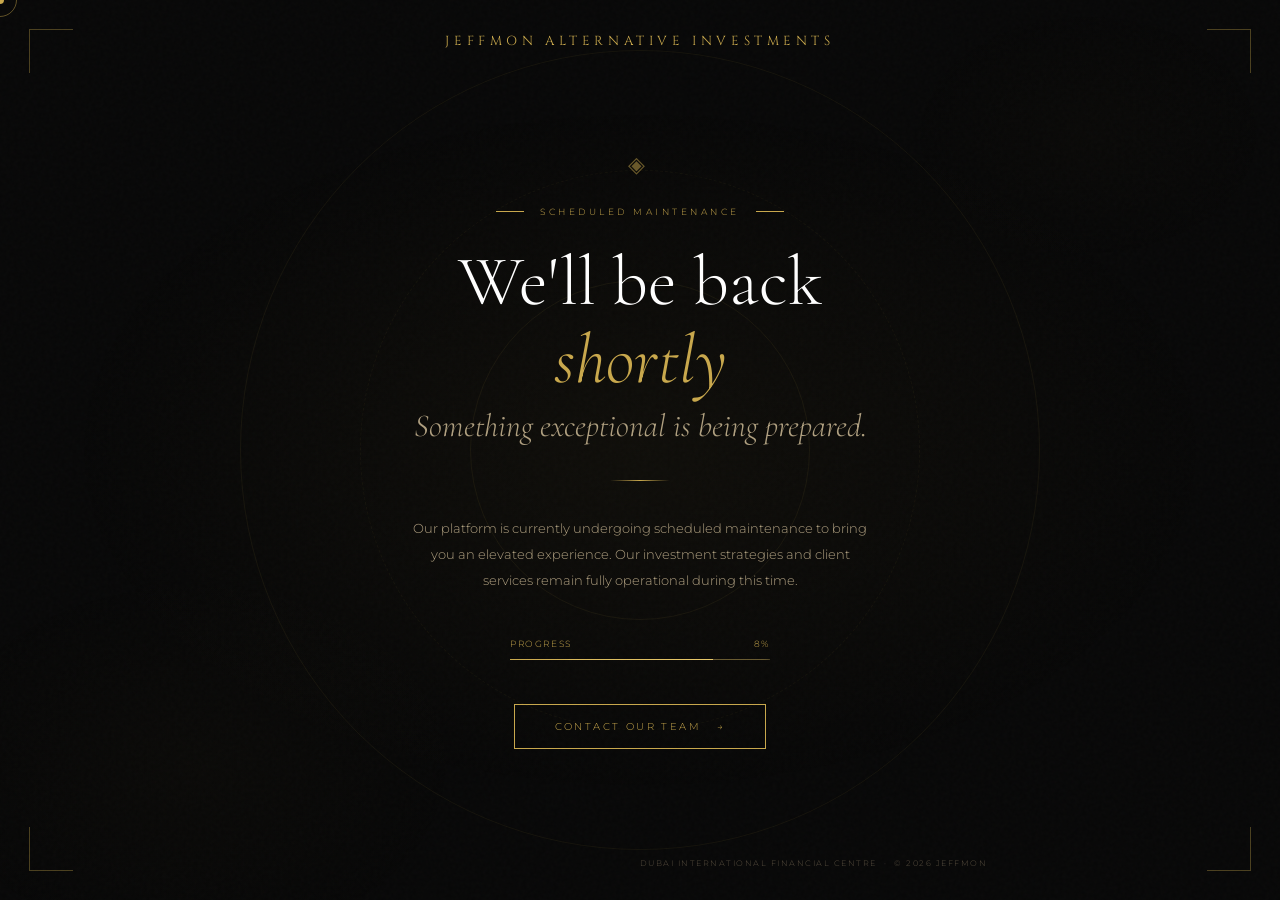
==== commit 580a1154: "maintainence activated" ====
--- a/index.html
+++ b/index.html
@@ -3,460 +3,345 @@
 <head>
   <meta charset="UTF-8">
   <meta name="viewport" content="width=device-width, initial-scale=1.0">
-  <title>JeffMon Alternative Investments</title>
-
-  <link rel="icon" type="image/x-icon" href="assets/favicon.ico">
-  <link rel="icon" type="image/png" sizes="16x16" href="assets/favicon-16x16.png">
-  <link rel="icon" type="image/png" sizes="32x32" href="assets/favicon-32x32.png">
-  <link rel="icon" type="image/png" sizes="192x192" href="assets/favicon-192x192.png">
-  <link rel="icon" type="image/png" sizes="512x512" href="assets/favicon-512x512.png">
-  <link rel="apple-touch-icon" href="assets/apple-touch-icon.png">
-  
+  <title>Under Maintenance — JeffMon Alternative Investments</title>
   <link rel="preconnect" href="https://fonts.googleapis.com">
-  <link href="https://fonts.googleapis.com/css2?family=Cormorant+Garamond:ital,wght@0,200;0,300;0,400;0,600;1,200;1,300;1,400&family=Cinzel:wght@400;600&family=Montserrat:wght@200;300;400;500&display=swap" rel="stylesheet">
-  <link rel="stylesheet" href="styles.css">
+  <link href="https://fonts.googleapis.com/css2?family=Cormorant+Garamond:ital,wght@0,200;0,300;0,400;1,200;1,300;1,400&family=Cinzel:wght@400;600&family=Montserrat:wght@200;300;400;500&display=swap" rel="stylesheet">
+
+  <style>
+    /* ── RESET & ROOT ── */
+    *, *::before, *::after { box-sizing: border-box; margin: 0; padding: 0; }
+
+    :root {
+      --black:   #080808;
+      --black2:  #0f0f0f;
+      --black3:  #161616;
+      --gold:    #c9a84c;
+      --gold2:   #e8c96a;
+      --cream:   #f0e6cc;
+      --cream2:  #b0a080;
+      --muted:   #5a5040;
+      --white:   #ffffff;
+    }
+
+    html, body {
+      height: 100%;
+      background: var(--black);
+      color: var(--cream);
+      font-family: 'Montserrat', sans-serif;
+      font-weight: 300;
+      overflow: hidden;
+      cursor: none;
+    }
+
+    /* ── CUSTOM CURSOR ── */
+    #cursor {
+      position: fixed; width: 8px; height: 8px;
+      background: var(--gold); border-radius: 50%;
+      pointer-events: none; z-index: 9999;
+      transform: translate(-50%, -50%);
+      transition: transform 0.12s, width 0.3s, height 0.3s;
+    }
+    #cursor-ring {
+      position: fixed; width: 34px; height: 34px;
+      border: 1px solid rgba(201,168,76,0.45); border-radius: 50%;
+      pointer-events: none; z-index: 9998;
+      transform: translate(-50%, -50%);
+      transition: width 0.3s, height 0.3s;
+    }
+
+    /* ── NOISE GRAIN ── */
+    body::before {
+      content: '';
+      position: fixed; inset: 0;
+      background-image: url("data:image/svg+xml,%3Csvg viewBox='0 0 256 256' xmlns='http://www.w3.org/2000/svg'%3E%3Cfilter id='n'%3E%3CfeTurbulence type='fractalNoise' baseFrequency='0.9' numOctaves='4' stitchTiles='stitch'/%3E%3C/filter%3E%3Crect width='100%25' height='100%25' filter='url(%23n)' opacity='1'/%3E%3C/svg%3E");
+      opacity: 0.022; pointer-events: none; z-index: 9000;
+    }
+
+    /* ── BACKGROUND LAYERS ── */
+    .bg-radial {
+      position: fixed; inset: 0; pointer-events: none;
+      background:
+        radial-gradient(ellipse 70% 60% at 50% 50%, rgba(201,168,76,0.045) 0%, transparent 65%),
+        radial-gradient(ellipse 40% 40% at 15% 85%, rgba(201,168,76,0.02) 0%, transparent 55%),
+        radial-gradient(ellipse 30% 30% at 85% 15%, rgba(201,168,76,0.015) 0%, transparent 50%);
+    }
+
+    /* ── ROTATING RINGS ── */
+    .ring {
+      position: fixed; border-radius: 50%;
+      border: 1px solid rgba(201,168,76,0.07);
+      top: 50%; left: 50%;
+      pointer-events: none;
+    }
+    .ring-1 { width: 800px; height: 800px; margin: -400px 0 0 -400px; animation: spin 70s linear infinite; }
+    .ring-2 { width: 560px; height: 560px; margin: -280px 0 0 -280px; animation: spin 45s linear infinite reverse; border-style: dashed; border-color: rgba(201,168,76,0.05); }
+    .ring-3 { width: 340px; height: 340px; margin: -170px 0 0 -170px; animation: spin 28s linear infinite; }
+
+    /* ── CORNER BRACKETS ── */
+    .corner {
+      position: fixed; width: 44px; height: 44px;
+      opacity: 0; animation: fadeUp 1s 1.1s ease forwards;
+    }
+    .c-tl { top: 1.8rem; left: 1.8rem; border-top: 1px solid rgba(201,168,76,0.35); border-left: 1px solid rgba(201,168,76,0.35); }
+    .c-tr { top: 1.8rem; right: 1.8rem; border-top: 1px solid rgba(201,168,76,0.35); border-right: 1px solid rgba(201,168,76,0.35); }
+    .c-bl { bottom: 1.8rem; left: 1.8rem; border-bottom: 1px solid rgba(201,168,76,0.35); border-left: 1px solid rgba(201,168,76,0.35); }
+    .c-br { bottom: 1.8rem; right: 1.8rem; border-bottom: 1px solid rgba(201,168,76,0.35); border-right: 1px solid rgba(201,168,76,0.35); }
+
+    /* ── LOGO ── */
+    .logo {
+      position: fixed; top: 2rem; left: 50%; transform: translateX(-50%);
+      font-family: 'Cinzel', serif;
+      font-size: 0.82rem; letter-spacing: 0.35em; text-transform: uppercase;
+      color: var(--gold); text-decoration: none;
+      opacity: 0; animation: fadeDown 0.9s 0.2s ease forwards;
+      white-space: nowrap;
+    }
+
+    /* ── MAIN WRAPPER ── */
+    .wrapper {
+      position: relative; z-index: 10;
+      height: 100vh;
+      display: flex; flex-direction: column;
+      align-items: center; justify-content: center;
+      text-align: center;
+      padding: 2rem;
+      gap: 0;
+    }
+
+    /* ── SYMBOL ── */
+    .symbol {
+      font-family: 'Cormorant Garamond', serif;
+      font-size: 1.4rem; color: rgba(201,168,76,0.5);
+      letter-spacing: 0.3em;
+      margin-bottom: 1.8rem;
+      opacity: 0; animation: fadeUp 0.9s 0.35s ease forwards;
+    }
+
+    /* ── EYEBROW ── */
+    .eyebrow {
+      display: flex; align-items: center; justify-content: center; gap: 1rem;
+      font-size: 0.55rem; letter-spacing: 0.4em; text-transform: uppercase;
+      color: var(--gold); margin-bottom: 1.6rem;
+      opacity: 0; animation: fadeUp 0.9s 0.45s ease forwards;
+    }
+    .eyebrow::before, .eyebrow::after {
+      content: ''; display: block; width: 28px; height: 1px; background: var(--gold);
+    }
+
+    /* ── MAIN HEADING ── */
+    .heading {
+      font-family: 'Cormorant Garamond', serif;
+      font-size: clamp(2.4rem, 5.5vw, 5rem);
+      font-weight: 200; line-height: 1.1; color: var(--white);
+      margin-bottom: 0.5rem;
+      opacity: 0; animation: fadeUp 0.9s 0.55s ease forwards;
+    }
+    .heading em { font-style: italic; color: var(--gold); }
+
+    /* ── SUBHEADING ── */
+    .subheading {
+      font-family: 'Cormorant Garamond', serif;
+      font-size: clamp(1.2rem, 2.5vw, 2rem);
+      font-weight: 200; font-style: italic;
+      color: var(--cream2); margin-bottom: 2.2rem;
+      opacity: 0; animation: fadeUp 0.9s 0.62s ease forwards;
+    }
+
+    /* ── GOLD LINE ── */
+    .gold-line {
+      width: 60px; height: 1px;
+      background: linear-gradient(90deg, transparent, var(--gold), transparent);
+      margin: 0 auto 2.2rem;
+      opacity: 0; animation: fadeUp 0.9s 0.68s ease forwards;
+    }
+
+    /* ── BODY TEXT ── */
+    .body-text {
+      font-size: 0.8rem; line-height: 2; color: var(--cream2);
+      max-width: 460px; margin: 0 auto 2.8rem;
+      opacity: 0; animation: fadeUp 0.9s 0.75s ease forwards;
+    }
+
+    /* ── PROGRESS BAR ── */
+    .progress-wrap {
+      width: 260px; margin: 0 auto 2.8rem;
+      opacity: 0; animation: fadeUp 0.9s 0.82s ease forwards;
+    }
+    .progress-label {
+      display: flex; justify-content: space-between;
+      font-size: 0.55rem; letter-spacing: 0.18em; text-transform: uppercase;
+      color: var(--muted); margin-bottom: 0.6rem;
+    }
+    .progress-label span { color: var(--gold); }
+    .progress-track {
+      width: 100%; height: 1px;
+      background: rgba(201,168,76,0.15);
+      position: relative; overflow: hidden;
+    }
+    .progress-fill {
+      position: absolute; top: 0; left: 0;
+      height: 100%; width: 0;
+      background: linear-gradient(90deg, var(--gold), var(--gold2));
+      animation: fillBar 2.5s 1.2s cubic-bezier(0.4, 0, 0.2, 1) forwards;
+    }
+    .progress-glow {
+      position: absolute; top: -1px; right: 0;
+      width: 12px; height: 3px;
+      background: var(--gold2);
+      filter: blur(3px);
+      animation: fillBar 2.5s 1.2s cubic-bezier(0.4, 0, 0.2, 1) forwards;
+    }
+
+    /* ── CTA ── */
+    .cta {
+      display: inline-flex; align-items: center; gap: 1rem;
+      padding: 1rem 2.5rem;
+      border: 1px solid var(--gold);
+      color: var(--gold); text-decoration: none;
+      font-size: 0.6rem; letter-spacing: 0.25em; text-transform: uppercase;
+      transition: background 0.35s, color 0.35s;
+      opacity: 0; animation: fadeUp 0.9s 0.9s ease forwards;
+    }
+    .cta:hover { background: var(--gold); color: var(--black); }
+    .cta::after { content: '→'; transition: transform 0.3s; }
+    .cta:hover::after { transform: translateX(5px); }
+
+    /* ── FOOTER ── */
+    .foot {
+      position: fixed; bottom: 2rem; left: 50%; transform: translateX(-50%);
+      font-size: 0.52rem; letter-spacing: 0.18em; text-transform: uppercase;
+      color: var(--muted); white-space: nowrap;
+      opacity: 0; animation: fadeUp 0.9s 1.1s ease forwards;
+    }
+
+    /* ── KEYFRAMES ── */
+    @keyframes fadeUp   { from { opacity:0; transform:translateY(18px); } to { opacity:1; transform:translateY(0); } }
+    @keyframes fadeDown { from { opacity:0; transform:translateX(-50%) translateY(-14px); } to { opacity:1; transform:translateX(-50%) translateY(0); } }
+    @keyframes spin     { from { transform:rotate(0deg); } to { transform:rotate(360deg); } }
+    @keyframes fillBar  { from { width:0; } to { width: 78%; } }
+
+    /* ── RESPONSIVE ── */
+    @media (max-width: 600px) {
+      .ring-1, .ring-2, .ring-3 { display: none; }
+      html, body { overflow: auto; }
+      .wrapper { height: auto; min-height: 100vh; padding: 6rem 1.5rem 4rem; }
+    }
+  </style>
 </head>
 <body>
 
-<!-- Custom cursor -->
-<div id="cursor"></div>
-<div id="cursor-ring"></div>
-
-<!-- NAV -->
-<nav id="navbar">
-  <a href="#s0" class="nav-logo">JeffMon</a>
-  <ul class="nav-links">
-    <li><a href="#s1">Briefing</a></li>
-    <li><a href="#s2">Universe</a></li>
-    <li><a href="#s3">About</a></li>
-    <li><a href="#s4">Philosophy</a></li>
-    <li><a href="#s5">Methodology</a></li>
-    <li><a href="#s6">Performance</a></li>
-    <li><a href="#s7">Team</a></li>
-    <li><a href="#s8">Contact</a></li>
-  </ul>
-</nav>
-
-<!-- SCROLL COUNTER -->
-<div class="scroll-counter"><span id="sc-num">01</span> / 09</div>
-
-<!-- ════════════════════════════════════════
-     S0 — HERO
-════════════════════════════════════════ -->
-<section id="s0" class="panel">
-
-  <!-- Decorative background elements -->
-  <div class="deco deco-text"   style="right:-5vw;top:50%;transform:translateY(-50%)">JM</div>
-  <div class="deco deco-circle" style="width:600px;height:600px;right:-200px;top:50%;transform:translateY(-50%);animation:rotateSlow 40s linear infinite"></div>
-  <div class="deco deco-circle" style="width:350px;height:350px;right:50px;top:50%;transform:translateY(-50%);animation:rotateSlow 25s linear infinite reverse"></div>
-  <div class="deco deco-symbol" style="top:20%;left:50%;font-size:1.5rem">◈</div>
-  <div class="deco deco-symbol" style="bottom:30%;left:45%;font-size:1rem">∑</div>
-  <div class="deco deco-line"   style="height:180px;right:35%;top:10%"></div>
-  <div class="deco deco-dots"   style="bottom:15%;left:4vw">
-    <div class="deco-dot"></div><div class="deco-dot"></div><div class="deco-dot"></div>
-    <div class="deco-dot"></div><div class="deco-dot"></div><div class="deco-dot"></div>
-    <div class="deco-dot"></div><div class="deco-dot"></div><div class="deco-dot"></div>
-    <div class="deco-dot"></div><div class="deco-dot"></div><div class="deco-dot"></div>
-  </div>
-
-  <div class="hero-content">
-    <div class="hero-eyebrow">Dubai International Financial Centre</div>
-    <h1 class="hero-h1">
-      Invest in your<br>
-      <em>future</em>
-      <span class="line2">with confidence</span>
+  <!-- Cursor -->
+  <div id="cursor"></div>
+  <div id="cursor-ring"></div>
+
+  <!-- Background -->
+  <div class="bg-radial"></div>
+  <div class="ring ring-1"></div>
+  <div class="ring ring-2"></div>
+  <div class="ring ring-3"></div>
+
+  <!-- Corner brackets -->
+  <div class="corner c-tl"></div>
+  <div class="corner c-tr"></div>
+  <div class="corner c-bl"></div>
+  <div class="corner c-br"></div>
+
+  <!-- Logo -->
+  <a href="/" class="logo">JeffMon Alternative Investments</a>
+
+  <!-- Main content -->
+  <div class="wrapper">
+
+    <div class="symbol">◈</div>
+
+    <div class="eyebrow">Scheduled Maintenance</div>
+
+    <h1 class="heading">
+      We'll be back<br>
+      <em>shortly</em>
     </h1>
-    <p class="hero-sub">
-      Bespoke discretionary and advisory investment strategies across global markets —
-      built for discerning individuals and family offices.
+    <p class="subheading">Something exceptional is being prepared.</p>
+
+    <div class="gold-line"></div>
+
+    <p class="body-text">
+      Our platform is currently undergoing scheduled maintenance
+      to bring you an elevated experience. Our investment strategies
+      and client services remain fully operational during this time.
     </p>
-    <a href="#s1" class="hero-cta">Discover Our Approach</a>
-  </div>
-
-  <div class="hero-stats">
-    <div>
-      <span class="h-stat-num">20.4%</span>
-      <span class="h-stat-label">CY 2025 Return</span>
-    </div>
-    <div>
-      <span class="h-stat-num">&gt;2</span>
-      <span class="h-stat-label">Sharpe Ratio</span>
-    </div>
-    <div>
-      <span class="h-stat-num">20+</span>
-      <span class="h-stat-label">Yrs Experience</span>
-    </div>
-  </div>
-
-  <div class="scroll-cue">
-    <div class="scroll-line"></div>
-    scroll to explore
-  </div>
-</section>
-
-<!-- ════════════════════════════════════════
-     S1 — DAILY BRIEFING
-════════════════════════════════════════ -->
-<section id="s1" class="panel">
-  <div class="deco deco-text" style="right:-4vw;top:50%;transform:translateY(-50%)">01</div>
-  <div class="brief-wrap">
-    <div class="reveal">
-      <div class="section-tag">Daily Intelligence</div>
-      <h2 class="section-h" id="briefing-date">Market <em>Briefing</em></h2>
-    </div>
-    <div class="analysis-box reveal">
-      <div class="analysis-label">◈ &nbsp; JeffMon AI Analysis</div>
-      <div class="analysis-text" id="analysis-text"></div>
-    </div>
-    <div class="articles-grid reveal" id="articles-grid"></div>
-    <p style="font-size:0.6rem;color:var(--muted);margin-top:1.5rem;text-align:center;font-style:italic">
-      Market data sourced from Yahoo Finance, CNBC and Bloomberg. Refreshes at 07:00 &amp; 19:00 GST.
-    </p>
-  </div>
-</section>
-
-<!-- ════════════════════════════════════════
-     S2 — STOCKS / MAG 7
-════════════════════════════════════════ -->
-<section id="s2" class="panel">
-  <div class="deco deco-text" style="left:-4vw;top:50%;transform:translateY(-50%)">02</div>
-  <div class="stocks-wrap">
-    <div class="reveal">
-      <div class="section-tag">Stock Universe</div>
-      <h2 class="section-h">Magnificent <em>Seven</em> — Live Coverage</h2>
-      <p class="section-p" style="max-width:580px">
-        High-conviction positions in the world's most transformative technology companies.
-        Prices update every 60 seconds during market hours.
-      </p>
-    </div>
-    <div class="stocks-meta-row reveal">
-      <div class="live-badge"><div class="live-dot"></div> Live Market Data</div>
-      <span style="font-size:0.6rem;color:var(--muted)" id="stock-time">Fetching...</span>
-    </div>
-    <div style="overflow-x:auto" class="reveal">
-      <table class="s-table">
-        <thead>
-          <tr>
-            <th>Company</th>
-            <th>Ticker</th>
-            <th>Price (USD)</th>
-            <th>Day Change</th>
-            <th>Market Cap</th>
-            <th>P/E Ratio</th>
-            <th>Conviction</th>
-          </tr>
-        </thead>
-        <tbody id="stock-tbody">
-          <tr>
-            <td colspan="7" style="padding:3rem;text-align:center;color:var(--muted);font-size:0.75rem">
-              Loading live market data...
-            </td>
-          </tr>
-        </tbody>
-      </table>
-    </div>
-  </div>
-</section>
-
-<!-- ════════════════════════════════════════
-     S3 — ABOUT
-════════════════════════════════════════ -->
-<section id="s3" class="panel">
-  <div class="deco deco-circle" style="width:500px;height:500px;left:-200px;top:50%;transform:translateY(-50%);opacity:0.4"></div>
-  <div class="about-grid">
-    <div class="about-left reveal-left">
-      <span class="big-num">03</span>
-      <div class="section-tag">About Us</div>
-      <h2 class="section-h">A boutique built<br>for <em>exceptional</em> clients</h2>
-      <div class="gold-divider"></div>
-      <p class="section-p">
-        JeffMon Alternative Investments is a Dubai-based asset management firm founded by
-        Mohammad Ali Jaffery and Murtaza Memon, CFA, built to deliver bespoke discretionary
-        and advisory investment strategies across global markets.
-      </p>
-      <p class="section-p">
-        We work with discerning individuals and family offices who want more than off-the-shelf
-        solutions. Portfolios aren't slotted into risk buckets — they are built from scratch,
-        shaped by research, tailored to each client's goals.
-      </p>
-    </div>
-    <div class="about-right reveal-right">
-      <div class="pillar-list">
-        <div class="pillar">
-          <div class="pillar-t">Tailored &amp; Flexible</div>
-          <div class="pillar-d">Bespoke portfolios designed from scratch to match your objectives and risk profile — with tactical flexibility to scale exposure as markets shift.</div>
-        </div>
-        <div class="pillar">
-          <div class="pillar-t">Selective Conviction</div>
-          <div class="pillar-d">Selectivity over diversification: we focus capital on our highest-conviction opportunities across global equities, bonds, and commodities.</div>
-        </div>
-        <div class="pillar">
-          <div class="pillar-t">Aligned &amp; Informed</div>
-          <div class="pillar-d">Clients retain full custody and access to their advisor and research. No product push — just independent advice built around your goals.</div>
-        </div>
-        <div class="pillar">
-          <div class="pillar-t">Macro-Informed, Fundamentally Selective</div>
-          <div class="pillar-d">We research and identify strategic themes early — selecting the companies best positioned to win within them. Proactive, not reactive.</div>
-        </div>
+
+    <div class="progress-wrap">
+      <div class="progress-label">
+        <span>Progress</span>
+        <span id="pct">0%</span>
+      </div>
+      <div class="progress-track">
+        <div class="progress-fill"></div>
+        <div class="progress-glow"></div>
       </div>
     </div>
+
+    <a href="mailto:mohammad.jaffery@perpetua-investments.com" class="cta">
+      Contact Our Team
+    </a>
+
   </div>
-</section>
-
-<!-- ════════════════════════════════════════
-     S4 — PHILOSOPHY
-════════════════════════════════════════ -->
-<section id="s4" class="panel">
-  <div class="philosophy-wrap">
-    <div class="section-tag reveal" style="justify-content:center;margin-bottom:1.5rem">
-      Our Philosophy
-    </div>
-    <h2 class="phil-title reveal">Anticipate. <em>Balance.</em> Select.</h2>
-    <div class="phil-grid reveal">
-      <div class="phil-card">
-        <span class="phil-num">I</span>
-        <div class="phil-t">Anticipate, Don't React</div>
-        <div class="phil-d">Proactive strategies looking 2–3 years ahead allow us to stay ahead of market changes and seize opportunities before consensus catches up.</div>
-      </div>
-      <div class="phil-card">
-        <span class="phil-num">II</span>
-        <div class="phil-t">Balance is Key</div>
-        <div class="phil-d">We combine gold, high-quality equities, fixed income, and tactical cash to both protect and grow capital across all market regimes.</div>
-      </div>
-      <div class="phil-card">
-        <span class="phil-num">III</span>
-        <div class="phil-t">Macro-Informed Selection</div>
-        <div class="phil-d">We identify strategic themes early and select the companies best positioned to win within them — conviction backed by rigorous bottom-up research.</div>
-      </div>
-    </div>
+
+  <!-- Footer -->
+  <div class="foot">
+    Dubai International Financial Centre &nbsp;·&nbsp; © 2026 JeffMon
   </div>
-</section>
-
-<!-- ════════════════════════════════════════
-     S5 — METHODOLOGY
-════════════════════════════════════════ -->
-<section id="s5" class="panel">
-  <div class="deco deco-text" style="right:-4vw;bottom:-5rem;font-size:clamp(5rem,15vw,18rem)">05</div>
-  <div class="method-wrap">
-    <div class="method-header reveal">
-      <div class="section-tag">Investment Process</div>
-      <h2 class="section-h" style="max-width:600px">From macro to <em>conviction</em> — our six-step framework</h2>
-    </div>
-    <div class="method-steps">
-      <div class="m-step reveal">
-        <div class="m-step-num">01</div>
-        <div class="m-step-body">
-          <div class="m-step-t">Determine Economic Trends</div>
-          <div class="m-step-d">The investment team first meets to analyse the macro-economical situation and determine relevant market trends, positioning 2–3 years ahead of consensus.</div>
-        </div>
-      </div>
-      <div class="m-step reveal">
-        <div class="m-step-num">02</div>
-        <div class="m-step-body">
-          <div class="m-step-t">Asset Allocation Decisions</div>
-          <div class="m-step-d">Based on the macro environment, we decide asset allocation across asset classes, geographies and sectors with secular tailwinds.</div>
-        </div>
-      </div>
-      <div class="m-step reveal">
-        <div class="m-step-num">03</div>
-        <div class="m-step-body">
-          <div class="m-step-t">Screening Process</div>
-          <div class="m-step-d">Once sectors are identified, rigorous fundamental research begins to screen and select potential winners within each sector.</div>
-        </div>
-      </div>
-      <div class="m-step reveal">
-        <div class="m-step-num">04</div>
-        <div class="m-step-body">
-          <div class="m-step-t">Evaluate Company Fundamentals</div>
-          <div class="m-step-d">Our research team analyses company financials, 10-Ks, 10-Qs, and earnings calls to understand the direction of each company.</div>
-        </div>
-      </div>
-      <div class="m-step reveal">
-        <div class="m-step-num">05</div>
-        <div class="m-step-body">
-          <div class="m-step-t">Create Proprietary Model</div>
-          <div class="m-step-d">Analysts create a proprietary model for each company to forecast its performance and perform detailed valuation exercises.</div>
-        </div>
-      </div>
-      <div class="m-step reveal">
-        <div class="m-step-num">06</div>
-        <div class="m-step-body">
-          <div class="m-step-t">Final Selection &amp; Decision</div>
-          <div class="m-step-d">Final selection is presented to the investment committee where the thesis and financials undergo a rigorous vetting process before capital is deployed.</div>
-        </div>
-      </div>
-    </div>
-  </div>
-</section>
-
-<!-- ════════════════════════════════════════
-     S6 — PERFORMANCE
-════════════════════════════════════════ -->
-<section id="s6" class="panel">
-  <div class="deco deco-text" style="left:-4vw;top:50%;transform:translateY(-50%)">06</div>
-  <div class="perf-wrap">
-    <div class="reveal">
-      <div class="section-tag">Track Record</div>
-      <h2 class="section-h">Stability, resilience<br>and <em>steady growth</em></h2>
-    </div>
-    <div class="perf-hero-row reveal">
-      <div class="perf-hero-box">
-        <span class="perf-big">20.4%</span>
-        <span class="perf-lbl">CY 2025 Return (TW)</span>
-        <div class="perf-note">Conservative portfolio</div>
-      </div>
-      <div class="perf-hero-box">
-        <span class="perf-big">&gt;2</span>
-        <span class="perf-lbl">Sharpe Ratio</span>
-        <div class="perf-note">High returns, low volatility</div>
-      </div>
-      <div class="perf-hero-box">
-        <span class="perf-big">-0.69%</span>
-        <span class="perf-lbl">Max Monthly Drawdown</span>
-        <div class="perf-note">vs -5.8% S&amp;P 500 (Mar 2025)</div>
-      </div>
-    </div>
-    <div class="reveal" style="overflow-x:auto">
-      <p style="font-size:0.78rem;color:var(--cream2);margin-bottom:1.5rem;line-height:1.9;max-width:700px">
-        Our investment management team's heritage at Vitality Capital — consistently outperforming
-        major global indices, including posting <strong style="color:var(--gold)">+11%</strong>
-        when the Nasdaq fell -33% in 2022.
-      </p>
-      <table class="v-table">
-        <thead>
-          <tr>
-            <th>Year</th>
-            <th>Vitality Capital</th>
-            <th>Nasdaq</th>
-            <th>S&amp;P 500</th>
-            <th>Dow Jones</th>
-            <th>Russell 2000</th>
-            <th>MSCI World</th>
-          </tr>
-        </thead>
-        <tbody>
-          <tr><td>2019*</td><td class="v-gold">11%</td><td>16%</td><td>14%</td><td>10%</td><td>8%</td><td>12%</td></tr>
-          <tr><td>2020</td><td class="v-gold">77%</td><td class="v-green">44%</td><td class="v-green">16%</td><td class="v-green">7%</td><td class="v-green">18%</td><td class="v-green">14%</td></tr>
-          <tr><td>2021</td><td class="v-gold">18%</td><td>21%</td><td>27%</td><td>19%</td><td>14%</td><td>20%</td></tr>
-          <tr><td>2022</td><td class="v-gold">+11%</td><td class="v-red">-33%</td><td class="v-red">-19%</td><td class="v-red">-9%</td><td class="v-red">-22%</td><td class="v-red">-20%</td></tr>
-        </tbody>
-      </table>
-      <p style="font-size:0.62rem;color:var(--muted);margin-top:1.2rem;font-style:italic;text-align:center">
-        * 2019 partial year. Performance reflects actual portfolios managed under Vitality Capital New York / Perpetua Alternative Investments.
-      </p>
-    </div>
-  </div>
-</section>
-
-<!-- ════════════════════════════════════════
-     S7 — TEAM
-════════════════════════════════════════ -->
-<section id="s7" class="panel">
-  <div class="deco deco-text" style="right:-4vw;top:50%;transform:translateY(-50%)">07</div>
-  <div class="team-wrap">
-    <div class="reveal">
-      <div class="section-tag">Our People</div>
-      <h2 class="section-h">Led by <em>experienced</em><br>professionals</h2>
-    </div>
-    <div class="team-sub-label">Management Team</div>
-    <div class="team-grid-3 reveal">
-      <div class="t-card">
-        <div class="t-av">MJ</div>
-        <div class="t-name">Mohammad Ali Jaffery</div>
-        <div class="t-role">Chief Executive Officer</div>
-        <div class="t-exp">20+ years · Pakistan</div>
-        <div class="t-bio">Over 20 years of wealth management and private banking at ABN AMRO, Citibank N.A., and Royal Bank of Scotland. Co-founded Perpetua Wealth in DIFC Dubai. BSc (Hons) from the London School of Economics.</div>
-      </div>
-      <div class="t-card">
-        <div class="t-av">MM</div>
-        <div class="t-name">Murtaza Memon, CFA</div>
-        <div class="t-role">Chief Investment Officer</div>
-        <div class="t-exp">20+ years · United Kingdom</div>
-        <div class="t-bio">Founding member of Vitality Capital New York. CFA Charterholder, MBA from IBA Karachi. Director of Manba Capital Ltd (UK). Deep expertise in high-conviction global equities research.</div>
-      </div>
-      <div class="t-card">
-        <div class="t-av">AS</div>
-        <div class="t-name">Aleyeldin Shaaban</div>
-        <div class="t-role">Senior Executive Officer</div>
-        <div class="t-exp">25+ years · Egypt</div>
-        <div class="t-bio">Founder of Capricorns Consultancy UAE. 26+ years of Institutional, Corporate and Investment Banking at Mashreq Bank, ADCB, and HSBC across Egypt, UAE, Qatar and KSA.</div>
-      </div>
-    </div>
-    <div class="team-sub-label">Non-Executive Directors</div>
-    <div class="team-grid-2 reveal">
-      <div class="t-card">
-        <div class="t-av">KM</div>
-        <div class="t-name">Khaled Abdel Majeed</div>
-        <div class="t-role">Non-Executive Director</div>
-        <div class="t-exp">30+ years · MENA Markets</div>
-        <div class="t-bio">Founded MENA Capital hedge fund ($500M+ AUM). Former CIO at EFG Hermes Asset Management. Columbia MBA. Boards include Lundy Private Credit and Jordan International Insurance.</div>
-      </div>
-      <div class="t-card">
-        <div class="t-av">SB</div>
-        <div class="t-name">Siddik Bakir</div>
-        <div class="t-role">Non-Executive Director</div>
-        <div class="t-exp">20+ years · Energy Strategy</div>
-        <div class="t-bio">CEO of Majlis Energy Advisory. Former Director of Oil Strategy at Saudi Ministry of Energy and Saudi Aramco expert. Oxford graduate. Two decades at the intersection of energy economics and geopolitics.</div>
-      </div>
-    </div>
-  </div>
-</section>
-
-<!-- ════════════════════════════════════════
-     S8 — CONTACT
-════════════════════════════════════════ -->
-<section id="s8" class="panel">
-  <div class="deco deco-circle" style="width:500px;height:500px;left:-200px;top:50%;transform:translateY(-50%);opacity:0.4"></div>
-  <div class="deco deco-circle" style="width:400px;height:400px;left:50%;top:50%;transform:translate(-50%,-50%)"></div>
-  <div class="deco deco-symbol" style="top:20%;left:20%;font-size:2rem;opacity:0.2">◈</div>
-  <div class="deco deco-symbol" style="bottom:25%;right:22%;font-size:1.5rem;opacity:0.15">∑</div>
-  <div class="contact-wrap reveal">
-    <div class="section-tag" style="justify-content:center">Get In Touch</div>
-    <h2 class="contact-h">Begin the<br><em>conversation</em></h2>
-    <p class="contact-sub">
-      We work exclusively with professional investors. If you are a discerning individual
-      or family office seeking a bespoke investment partnership, we invite you to reach out.
-    </p>
-    <div class="contact-items">
-      <div class="contact-item">
-        <div class="c-icon">✉</div>
-        <a href="mailto:mohammad.jaffery@perpetua-investments.com" class="c-link">
-          mohammad.jaffery@perpetua-investments.com
-        </a>
-      </div>
-      <div class="contact-item">
-        <div class="c-icon">✉</div>
-        <a href="mailto:murtaza.memon@perpetua-investments.com" class="c-link">
-          murtaza.memon@perpetua-investments.com
-        </a>
-      </div>
-      <div class="contact-item">
-        <div class="c-icon">☎</div>
-        <span>+971 52 969 3000</span>
-      </div>
-    </div>
-    <a href="mailto:mohammad.jaffery@perpetua-investments.com" class="contact-cta">
-      Request a Meeting →
-    </a>
-  </div>
-</section>
-
-<!-- DISCLAIMER -->
-<div class="disclaimer">
-  <strong style="color:var(--cream2)">Disclaimer:</strong> JeffMon Alternative Investments is in the
-  process of obtaining regulatory approval from the DFSA. The firm is not yet licensed and does not
-  currently offer financial services. Performance shown reflects actual portfolios managed under Perpetua
-  Alternative Investments, which will transition to JeffMon post-licensing. This material is intended for
-  professional investors only and does not constitute investment advice or an offer to transact.
-  Past performance is not indicative of future results.
-</div>
-
-<!-- FOOTER -->
-<footer>
-  <div class="f-logo">JEFFMON</div>
-  <div class="f-copy">STRICTLY PRIVATE &amp; CONFIDENTIAL &nbsp;·&nbsp; DUBAI INTERNATIONAL FINANCIAL CENTRE &nbsp;·&nbsp; © 2026</div>
-</footer>
-
-<script src="main.js"></script>
+
+  <script>
+    // ── CUSTOM CURSOR ──
+    const cur  = document.getElementById('cursor');
+    const ring = document.getElementById('cursor-ring');
+    let mx = 0, my = 0, rx = 0, ry = 0;
+
+    document.addEventListener('mousemove', e => {
+      mx = e.clientX; my = e.clientY;
+      cur.style.left = mx + 'px';
+      cur.style.top  = my + 'px';
+    });
+
+    (function loop() {
+      rx += (mx - rx) * 0.1;
+      ry += (my - ry) * 0.1;
+      ring.style.left = rx + 'px';
+      ring.style.top  = ry + 'px';
+      requestAnimationFrame(loop);
+    })();
+
+    document.querySelectorAll('a').forEach(el => {
+      el.addEventListener('mouseenter', () => {
+        cur.style.transform  = 'translate(-50%,-50%) scale(2.5)';
+        ring.style.width     = '56px';
+        ring.style.height    = '56px';
+      });
+      el.addEventListener('mouseleave', () => {
+        cur.style.transform  = 'translate(-50%,-50%) scale(1)';
+        ring.style.width     = '34px';
+        ring.style.height    = '34px';
+      });
+    });
+
+    // ── PROGRESS COUNTER ──
+    const pctEl = document.getElementById('pct');
+    const target = 78;
+    let current = 0;
+    const delay = 1200; // match CSS animation delay
+    setTimeout(() => {
+      const duration = 2500;
+      const steps    = 60;
+      const interval = duration / steps;
+      const increment = target / steps;
+      const timer = setInterval(() => {
+        current = Math.min(current + increment, target);
+        pctEl.textContent = Math.round(current) + '%';
+        if (current >= target) clearInterval(timer);
+      }, interval);
+    }, delay);
+  </script>
+
 </body>
 </html>
